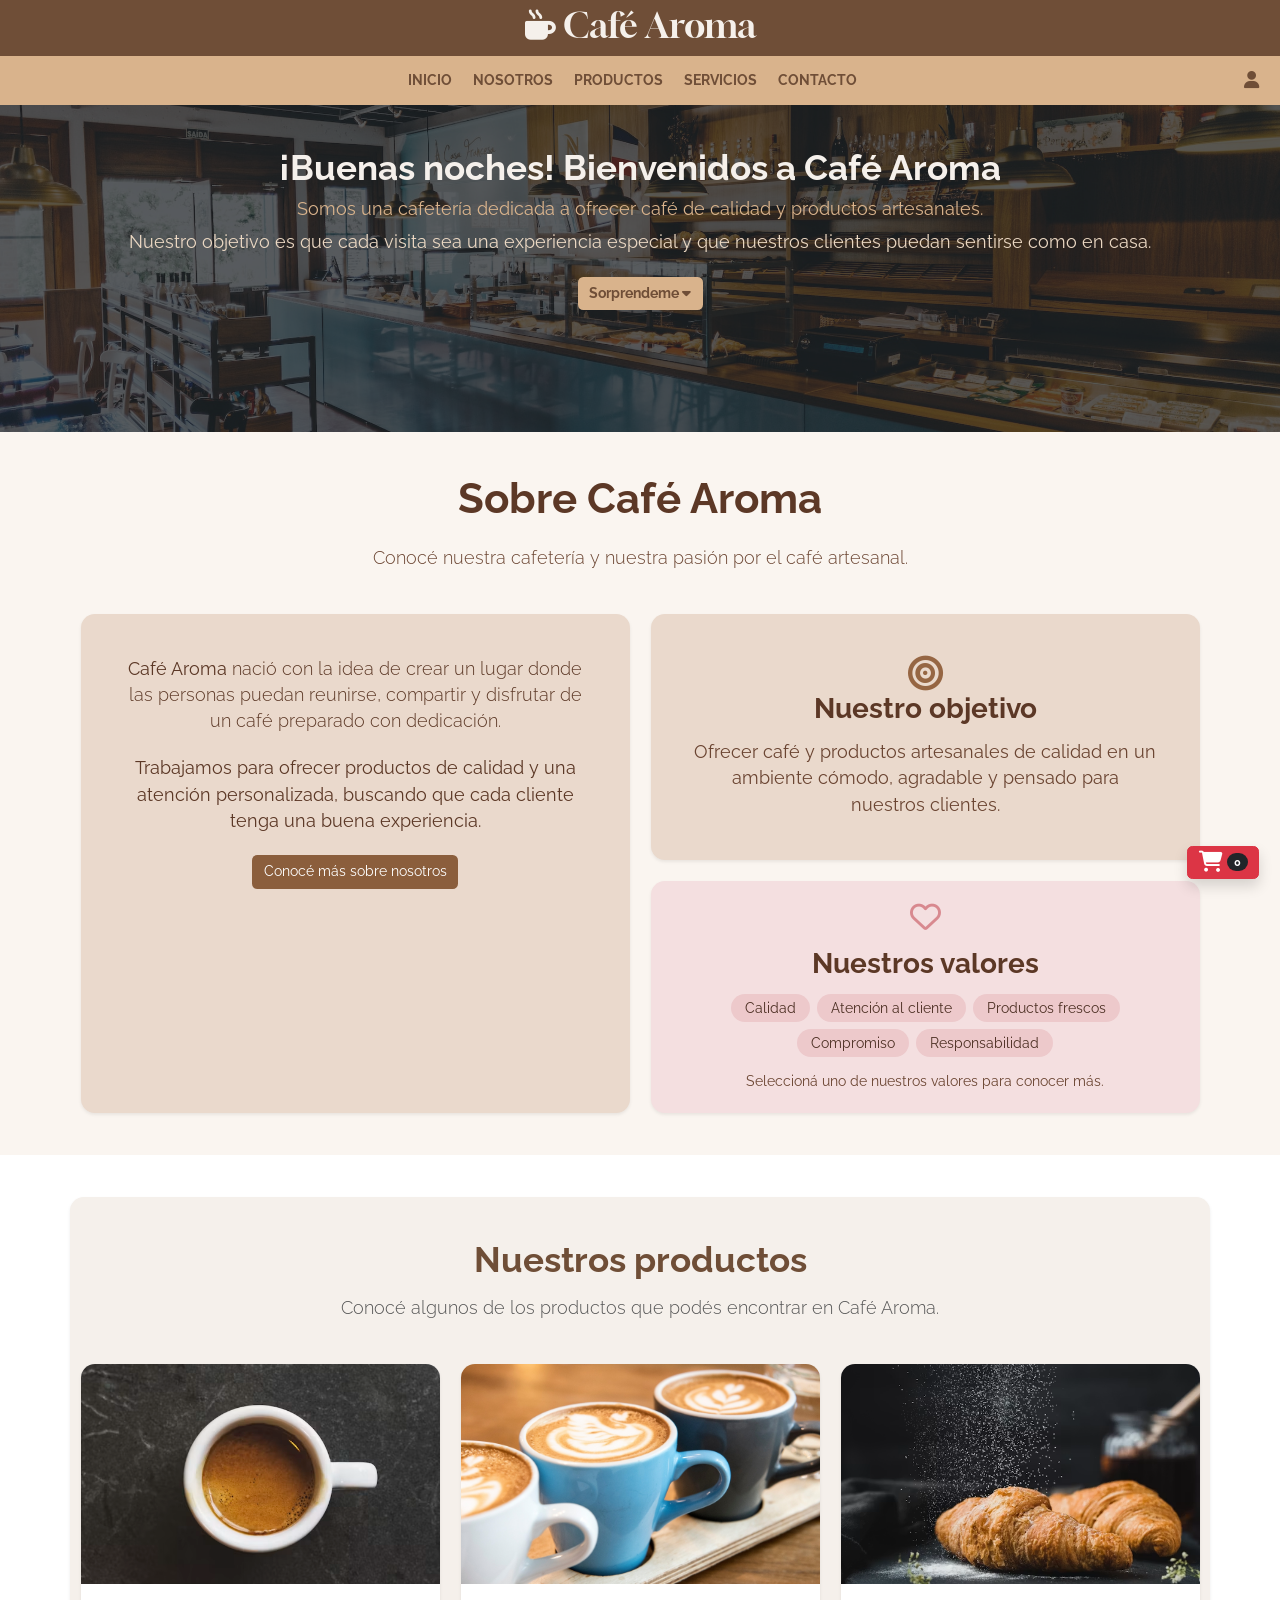
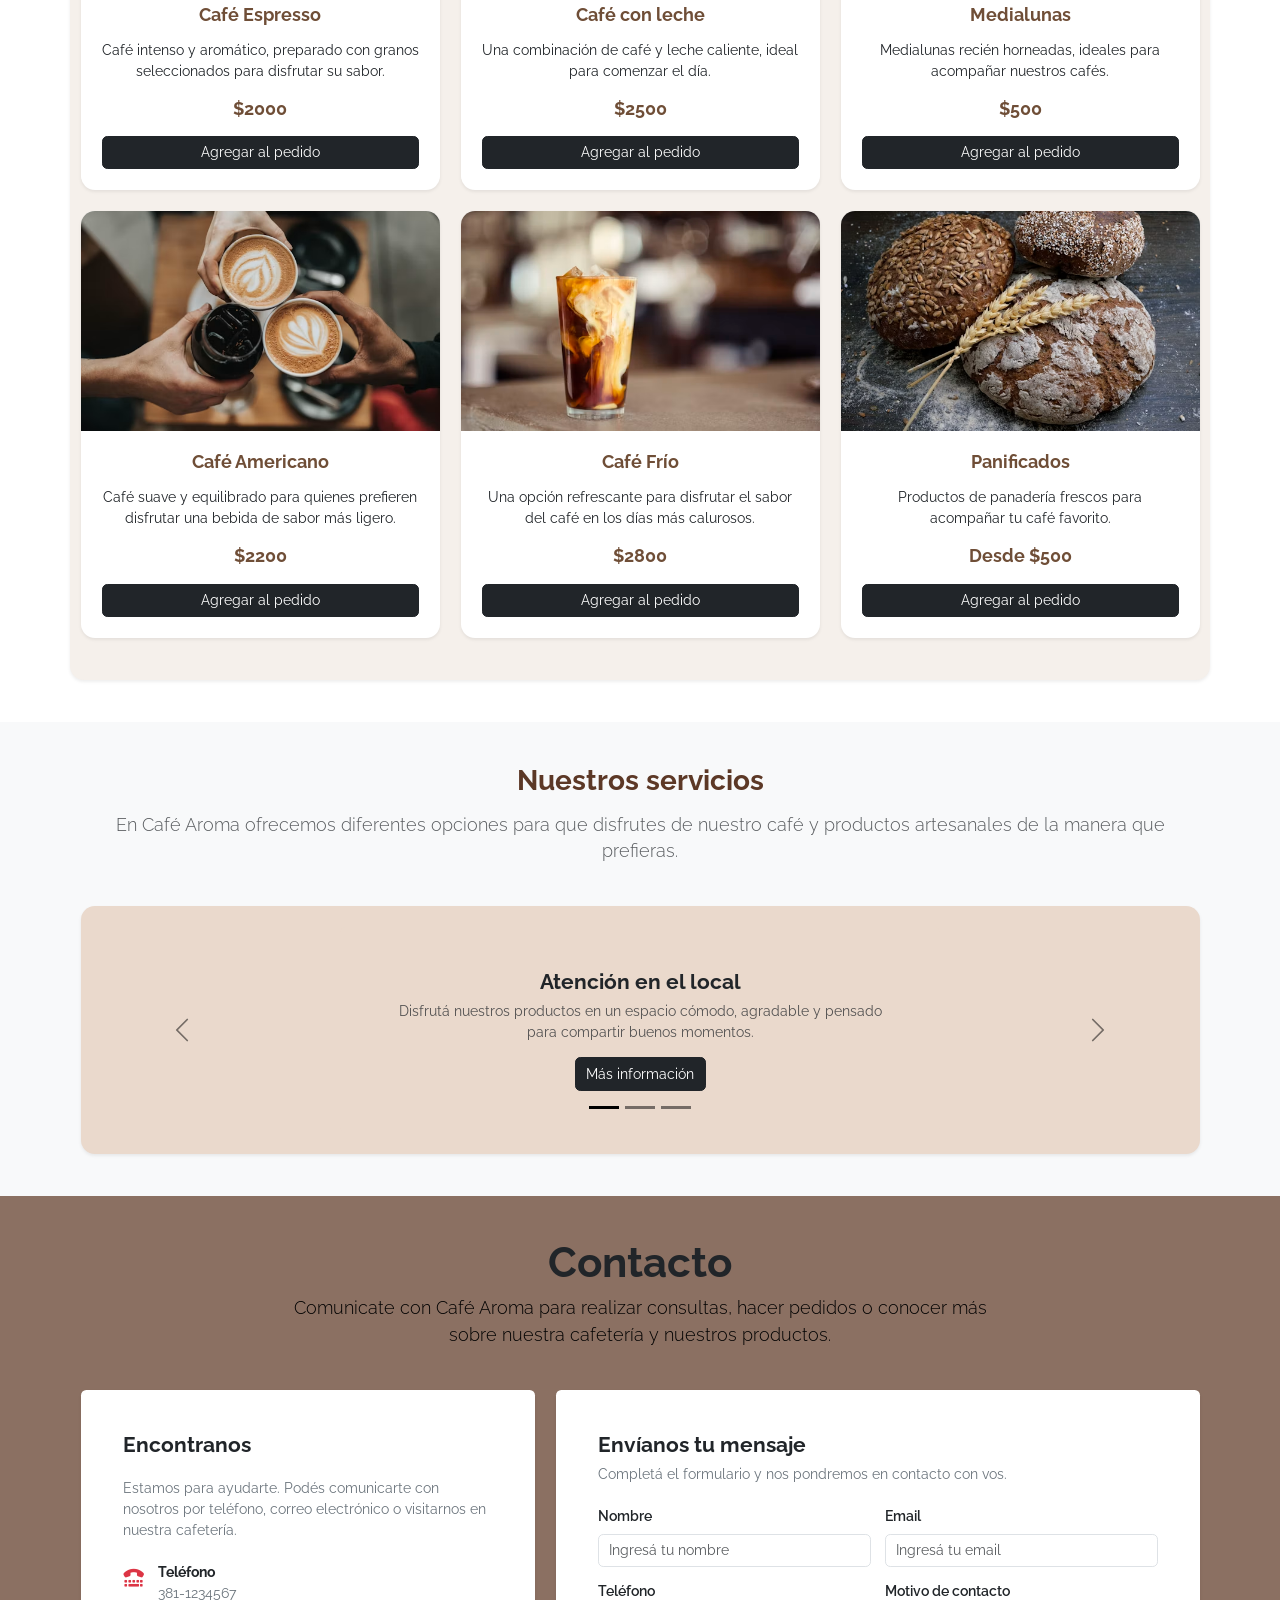
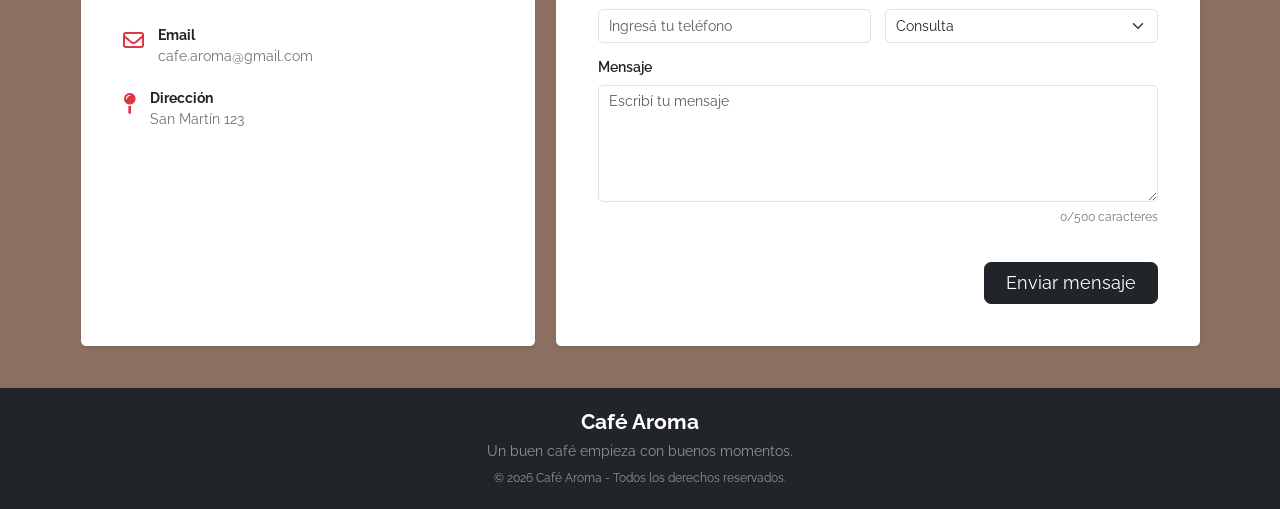
==== index.html @ c04cfd81 "agregue JS a seccion servicios, cambie colores de fondo y letra" ====
<!DOCTYPE html>
<html lang="es">

<head>
    <meta charset="UTF-8">
    <meta name="viewport" content="width=device-width, initial-scale=1.0">
    <title>Café Aroma | Cafetería y productos artesanales</title>
    <meta name="description"
        content="Café Aroma es una cafetería dedicada a ofrecer café de calidad, productos artesanales y un espacio agradable para disfrutar.">
    <meta name="keywords"
        content="Café Aroma, cafetería, café, café artesanal, espresso, café con leche, medialunas, cafetería Tucumán">
    <meta name="author" content="Café Aroma">
    <link href="https://fonts.googleapis.com/css2?family=Gloock&display=swap" rel="stylesheet">
    <link href="https://fonts.googleapis.com/css2?family=Raleway:ital,wght@0,100..900;1,100..900&display=swap"
        rel="stylesheet">
    <link rel="stylesheet" href="https://cdnjs.cloudflare.com/ajax/libs/font-awesome/6.4.2/css/all.min.css">
    <link href="https://cdn.jsdelivr.net/npm/bootstrap@5.3.8/dist/css/bootstrap.min.css" rel="stylesheet"
        integrity="sha384-sRIl4kxILFvY47J16cr9ZwB07vP4J8+LH7qKQnuqkuIAvNWLzeN8tE5YBujZqJLB" crossorigin="anonymous">
    <script src="funcionalidades.js"></script>
    <link rel="stylesheet" href="style.css">
</head>

<body style="font-family: 'Raleway', sans-serif;">
    <header class="p-1" style="background-color: #6f4e37;">
        <div class="container text-center">
            <h1 class="display-6" style="color: #f5f0eb; font-family: 'Gloock', cursive;"><i
                    class="fa-solid fa-mug-hot fa-sm"></i> Café Aroma </h1>
        </div>
    </header>

    <nav class="sticky-top d-flex py-3 px-4" style="background-color: #d9b38c;">

        <div class="d-flex justify-content-center flex-wrap flex-grow-1 gap-2 gap-md-4">
            <a href="#inicio" class="nav-link fw-bold text-uppercase" style="color: #6f4e37;">Inicio</a>
            <a href="#nosotros" class="nav-link fw-bold text-uppercase" style="color: #6f4e37;">Nosotros</a>
            <a href="#productos" class="nav-link fw-bold text-uppercase" style="color: #6f4e37;">Productos</a>
            <a href="#servicios" class="nav-link fw-bold text-uppercase" style="color: #6f4e37;">Servicios</a>
            <a href="#contacto" class="nav-link fw-bold text-uppercase" style="color: #6f4e37;">Contacto</a>
        </div>

        <button type="button" class="nav-link fw-bold" style="color: #6f4e37;" data-bs-toggle="modal"
            data-bs-target="#Login">
            <i class="fa-solid fa-user fa-lg"></i>
        </button>
    </nav>

    <div class="modal fade" id="Login" tabindex="-1" aria-hidden="true">
        <div class="modal-dialog">
            <div class="modal-content" style="background-color: #f5f0eb;">
                <div class="modal-header">
                    <h5 class="modal-title fw-bold" style="color: #6f4e37;">Iniciar Sesión</h5>
                    <button type="button" class="btn-close" data-bs-dismiss="modal" aria-label="Close"></button>
                </div>
                <div class="modal-body">
                    <form>
                        <input type="email" class="form-control mb-3" placeholder="Correo electrónico">
                        <input type="password" class="form-control mb-3" placeholder="Contraseña">
                        <button type="button" class="btn fw-bold text-white" style="background-color: #6f4e37;"
                            data-bs-dismiss="modal">Entrar</button>
                    </form>
                </div>
            </div>
        </div>
    </div>

    <main>
        <section id="inicio" class="text-center p-0"
            style="background-image: url('imagenes/blog-2.jpg'); background-size: cover; background-position: center; background-repeat: no-repeat;">
            <div class="bg-dark bg-opacity-75 w-100 px-3 py-5">
                <h2 id="mensaje-bienvenida" class="display-6 fw-bold mb-2" style="color: #f5f0eb;">Bienvenidos a Café
                    Aroma
                </h2>

                <p class="fs-5 mb-2" style="color: #d9b38c;"> Somos una cafetería dedicada a ofrecer café de
                    calidad y productos artesanales.</p>

                <div class="row justify-content-center">
                    <div class="col-md-10">
                        <p class="fs-5 mb-0" style="color: #ebd8c3;"> Nuestro objetivo es que cada visita sea una
                            experiencia especial y que nuestros clientes puedan sentirse como en casa.</p>
                    </div>
                </div>

                <div class="mt-4">
                    <button id="btn-recomendacion" class="btn fw-bold"
                        style="background-color: #d9b38c; color: #6f4e37;">
                        Sorprendeme <i class="fa-solid fa-caret-down"></i>
                    </button>
                    <div class="d-flex align-items-center justify-content-center mt-6" style="min-height: 80px;">
                        <p id="texto-recomendacion" class="fs-5 fw-bold mb-0" style="color: #d9b38c;"></p>
                    </div>
                </div>
            </div>
        </section>

        <section id="nosotros" class="py-5" style="background-color: #faf5f0;" aria-labelledby="titulo-nosotros">

            <div class="container">
                <div class="text-center mb-5">
                    <h2 id="titulo-nosotros" class="display-5 fw-bold mb-3" style="color: #5c3826;">
                        Sobre Café Aroma
                    </h2>
                    <p class="lead mt-4 mx-auto" style="max-width: 850px; color: #6b4532;">
                        Conocé nuestra cafetería y nuestra pasión por el café artesanal.
                    </p>
                </div>

                <div class="row g-4 align-items-stretch">

                    <div class="col-12 col-lg-6">
                        <article class="text-center rounded-4 shadow-sm p-4 p-md-5 h-100"
                            style="background-color: #ead9cc; color: #5c3826;">

                            <p class="lead mb-4">
                                <strong>Café Aroma</strong> nació con la idea de crear un lugar
                                donde las personas puedan reunirse, compartir y disfrutar de un
                                café preparado con dedicación.
                            </p>
                            <p class="mb-0 fs-5">
                                Trabajamos para ofrecer productos de calidad y una atención personalizada,
                                buscando que cada cliente tenga una buena experiencia.
                            </p>
                            <p id="texto-extra-nosotros" class="fs-5 mt-4 d-none">
                                En Café Aroma buscamos combinar la tradición del café artesanal
                                con un espacio moderno y cálido, donde cada visita sea una experiencia
                                especial para nuestros clientes.
                            </p>
                            <button id="btn-nosotros" type="button" class="btn mt-4"
                                style="background-color: #8b5e3c; color: white;">
                                Conocé más sobre nosotros
                            </button>
                        </article>
                    </div>

                    <div class="col-12 col-lg-6 d-flex flex-column gap-4">
                        <article class="card flex-fill border-0 shadow-sm rounded-4 text-center"
                            style="background-color: #ead9cc;">
                            <div class="card-body p-4 p-lg-5">
                                <i class="fa-solid fa-bullseye" style="color: #966643; font-size: 2.5rem;"></i>
                                <h3 class="h2 fw-bold mb-3" style="color: #5c3826;">
                                    Nuestro objetivo
                                </h3>
                                <p class="fs-5 mb-0" style="color: #6b4532;">
                                    Ofrecer café y productos artesanales de calidad
                                    en un ambiente cómodo, agradable y pensado
                                    para nuestros clientes.
                                </p>
                            </div>
                        </article>

                        <article class="card flex-fill border-0 shadow-sm rounded-4 text-center"
                            style="background-color: #f4dfe0;">

                            <div class="card-body p-3 p-lg-4">
                                <i class="fa-regular fa-heart mb-3" style="color: #d8898f; font-size: 2.2rem;"></i>
                                <h3 class="h2 fw-bold mb-2" style="color: #5c3826;">
                                    Nuestros valores
                                </h3>
                                <div class="d-flex flex-wrap justify-content-center gap-2 mt-3">
                                    <span class="badge rounded-pill px-3 py-2 fs-6 fw-normal valor-nosotros"
                                        data-descripcion="Seleccionamos productos de calidad para ofrecer una mejor experiencia."
                                        style="background-color: #edc9cb; color: #4d3024; cursor: pointer;">
                                        Calidad
                                    </span>
                                    <span class="badge rounded-pill px-3 py-2 fs-6 fw-normal valor-nosotros"
                                        data-descripcion="Buscamos brindar una atención amable y personalizada a cada cliente."
                                        style="background-color: #edc9cb; color: #4d3024; cursor: pointer;">
                                        Atención al cliente
                                    </span>
                                    <span class="badge rounded-pill px-3 py-2 fs-6 fw-normal valor-nosotros"
                                        data-descripcion="Trabajamos con productos frescos para mantener la calidad de nuestras preparaciones."
                                        style="background-color: #edc9cb; color: #4d3024; cursor: pointer;">
                                        Productos frescos
                                    </span>
                                    <span class="badge rounded-pill px-3 py-2 fs-6 fw-normal valor-nosotros"
                                        data-descripcion="Estamos comprometidos con ofrecer una buena experiencia en cada visita."
                                        style="background-color: #edc9cb; color: #4d3024; cursor: pointer;">
                                        Compromiso
                                    </span>
                                    <span class="badge rounded-pill px-3 py-2 fs-6 fw-normal valor-nosotros"
                                        data-descripcion="Trabajamos de manera responsable para mantener la confianza de nuestros clientes."
                                        style="background-color: #edc9cb; color: #4d3024; cursor: pointer;">
                                        Responsabilidad
                                    </span>
                                </div>
                                <p id="descripcion-valor" class="mt-3 mb-0 fs-6" style="color: #6b4532;">
                                    Seleccioná uno de nuestros valores para conocer más.
                                </p>
                            </div>
                        </article>
                    </div>
                </div>
            </div>
        </section>

        <section id="productos" class="container py-5 my-5 rounded-4 shadow-sm" style="background-color: #f5f0eb;">

            <div class="text-center mb-5">
                <h2 class="display-6 fw-bold mb-3" style="color: #6f4e37;">
                    Nuestros productos
                </h2>

                <p class="lead mx-auto mb-0" style="max-width: 650px; color: #555;">
                    Conocé algunos de los productos que podés encontrar
                    en Café Aroma.
                </p>
            </div>

            <div class="row g-4">
                <div class="col-12 col-md-6 col-lg-4">
                    <article class="card h-100 shadow-sm border-0 rounded-4 overflow-hidden">
                        <img src="imagenes/img1.jpg" class="card-img-top object-fit-cover"
                            alt="Café espresso artesanal servido en una taza" style="height: 220px;">
                        <div class="card-body d-flex flex-column text-center p-4">
                            <h3 class="card-title h5 fw-bold mb-3" style="color: #6f4e37;">
                                Café Espresso
                            </h3>
                            <p class="card-text flex-grow-1">
                                Café intenso y aromático, preparado con granos
                                seleccionados para disfrutar su sabor.
                            </p>
                            <p class="fw-bold fs-5 mb-0" style="color: #6f4e37;">
                                $2000
                            </p>
                        </div>
                    </article>
                </div>

                <div class="col-12 col-md-6 col-lg-4">
                    <article class="card h-100 shadow-sm border-0 rounded-4 overflow-hidden">
                        <img src="imagenes/img9.jpg" class="card-img-top object-fit-cover"
                            alt="Café con leche caliente servido en una taza" style="height: 220px;">

                        <div class="card-body d-flex flex-column text-center p-4">
                            <h3 class="card-title h5 fw-bold mb-3" style="color: #6f4e37;">
                                Café con leche
                            </h3>
                            <p class="card-text flex-grow-1">
                                Una combinación de café y leche caliente,
                                ideal para comenzar el día.
                            </p>
                            <p class="fw-bold fs-5 mb-0" style="color: #6f4e37;">
                                $2500
                            </p>
                        </div>
                    </article>
                </div>

                <div class="col-12 col-md-6 col-lg-4">
                    <article class="card h-100 shadow-sm border-0 rounded-4 overflow-hidden">
                        <img src="imagenes/img3.jpg" class="card-img-top object-fit-cover"
                            alt="Medialunas recién horneadas de Café Aroma" style="height: 220px;">

                        <div class="card-body d-flex flex-column text-center p-4">
                            <h3 class="card-title h5 fw-bold mb-3" style="color: #6f4e37;">
                                Medialunas
                            </h3>
                            <p class="card-text flex-grow-1">
                                Medialunas recién horneadas, ideales para
                                acompañar nuestros cafés.
                            </p>
                            <p class="fw-bold fs-5 mb-0" style="color: #6f4e37;">
                                $500
                            </p>
                        </div>
                    </article>
                </div>

                <div class="col-12 col-md-6 col-lg-4">
                    <article class="card h-100 shadow-sm border-0 rounded-4 overflow-hidden">
                        <img src="imagenes/img4.jpg" class="card-img-top object-fit-cover"
                            alt="Taza de café americano artesanal de Café Aroma" style="height: 220px;">

                        <div class="card-body d-flex flex-column text-center p-4">
                            <h3 class="card-title h5 fw-bold mb-3" style="color: #6f4e37;">
                                Café Americano
                            </h3>
                            <p class="card-text flex-grow-1">
                                Café suave y equilibrado para quienes prefieren
                                disfrutar una bebida de sabor más ligero.
                            </p>
                            <p class="fw-bold fs-5 mb-0" style="color: #6f4e37;">
                                $2200
                            </p>
                        </div>
                    </article>
                </div>

                <div class="col-12 col-md-6 col-lg-4">
                    <article class="card h-100 shadow-sm border-0 rounded-4 overflow-hidden">
                        <img src="imagenes/img5.jpg" class="card-img-top object-fit-cover"
                            alt="Café frío artesanal preparado por Café Aroma" style="height: 220px;">

                        <div class="card-body d-flex flex-column text-center p-4">
                            <h3 class="card-title h5 fw-bold mb-3" style="color: #6f4e37;">
                                Café Frío
                            </h3>
                            <p class="card-text flex-grow-1">
                                Una opción refrescante para disfrutar el sabor
                                del café en los días más calurosos.
                            </p>
                            <p class="fw-bold fs-5 mb-0" style="color: #6f4e37;">
                                $2800
                            </p>
                        </div>
                    </article>
                </div>
                <div class="col-12 col-md-6 col-lg-4">
                    <article class="card h-100 shadow-sm border-0 rounded-4 overflow-hidden">
                        <img src="imagenes/img6.jpg" class="card-img-top object-fit-cover"
                            alt="Productos de panadería artesanal frescos de Café Aroma" style="height: 220px;">

                        <div class="card-body d-flex flex-column text-center p-4">
                            <h3 class="card-title h5 fw-bold mb-3" style="color: #6f4e37;">
                                Panificados
                            </h3>
                            <p class="card-text flex-grow-1">
                                Productos de panadería frescos para acompañar
                                tu café favorito.
                            </p>
                            <p class="fw-bold fs-5 mb-0" style="color: #6f4e37;">
                                Desde $500
                            </p>
                        </div>
                    </article>
                </div>
            </div>
        </section>

        <button id="btn-abrir-carrito" type="button" class="btn btn-danger position-fixed bottom-0 end-0 m-4 shadow z-3"
            data-bs-toggle="modal" data-bs-target="#modalCarrito" aria-label="Abrir carrito de compras">
            <i class="fa-solid fa-cart-shopping fa-xl"></i>

            <span id="cantidad-carrito" class="badge rounded-pill bg-dark">
                0
            </span>
        </button>

        <div class="modal fade" id="modalCarrito" tabindex="-1" aria-labelledby="tituloModalCarrito" aria-hidden="true">
            <div class="modal-dialog modal-dialog-centered modal-lg">
                <div class="modal-content">
                    <div class="modal-header text-black" style="background-color: #d9b38c;">
                        <h2 class="modal-title fs-4" id="tituloModalCarrito">
                            Pedido para llevar
                        </h2>
                        <button type="button" class="btn-close btn-close-white" data-bs-dismiss="modal"
                            aria-label="Cerrar"></button>
                    </div>

                    <div class="modal-body">
                        <p id="carrito-vacio" class="text-secondary">
                            Todavía no agregaste productos.
                        </p>
                        <div id="lista-carrito" class="list-group mb-3" aria-live="polite"></div>
                        <div class="d-flex justify-content-between align-items-center border-top pt-3">
                            <strong class="fs-5">
                                Total
                            </strong>
                            <strong id="total-carrito" class="fs-4 text-dark">
                                $0
                            </strong>
                        </div>
                    </div>
                    <div class="modal-footer">
                        <button id="vaciar-carrito" type="button" class="btn btn-outline-danger">
                            Vaciar carrito
                        </button>
                        <button id="finalizar-carrito" type="button" class="btn btn-dark">
                            Continuar pedido
                        </button>
                    </div>
                </div>
            </div>
        </div>

        <section id="servicios" class="py-5 bg-light">
            <div class="container">
                <div class="text-center mb-5">
                    <h2 class="fw-bold mb-3" style="color: #5c3826;">
                        Nuestros servicios
                    </h2>
                    <p class="lead text-muted">
                        En Café Aroma ofrecemos diferentes opciones para que disfrutes
                        de nuestro café y productos artesanales de la manera que prefieras.
                    </p>
                </div>

                <div class="card border-0 shadow-sm rounded-4 p-4" style="background-color: #ead9cc;">
                    <div id="carouselServicios" class="carousel slide">
                        <div class="carousel-indicators">
                            <button type="button" data-bs-target="#carouselServicios" data-bs-slide-to="0"
                                class="active" aria-current="true" aria-label="Servicio 1"
                                style="background-color: #000000;">
                            </button>
                            <button type="button" data-bs-target="#carouselServicios" data-bs-slide-to="1"
                                aria-label="Servicio 2" style="background-color: #000000;">
                            </button>
                            <button type="button" data-bs-target="#carouselServicios" data-bs-slide-to="2"
                                aria-label="Servicio 3" style="background-color: #000000;">
                            </button>
                        </div>

                        <div class="carousel-inner">
                            <div class="carousel-item active">
                                <article class="card border-0 mx-auto"
                                    style="max-width: 600px; background-color: #ead9cc;">
                                    <div class="card-body text-center p-5">
                                        <h3 class="card-title h4 fw-bold">
                                            Atención en el local
                                        </h3>
                                        <p class="card-text text-muted">
                                            Disfrutá nuestros productos en un espacio cómodo,
                                            agradable y pensado para compartir buenos momentos.
                                        </p>
                                        <button type="button" class="btn btn-dark" onclick="mostrarInfo(1)">
                                            Más información
                                        </button>
                                        <div id="info1" style="display: none;" class="mt-3">
                                            <p class="mb-1"><strong>Horarios:</strong></p>
                                            <p class="mb-1">Lunes a viernes: 08:00 a 20:00 hs.</p>
                                            <p class="mb-0">Sábados y domingos: 09:00 a 21:00 hs.</p>
                                        </div>
                                    </div>
                                </article>
                            </div>

                            <div class="carousel-item">
                                <article class="card border-0 mx-auto"
                                    style="max-width: 600px; background-color: #ead9cc;">
                                    <div class="card-body text-center p-5">
                                        <h3 class="card-title h4 fw-bold">
                                            Pedidos para llevar
                                        </h3>
                                        <p class="card-text text-muted">
                                            Podés pedir tus productos favoritos para llevar
                                            y disfrutar del sabor de Café Aroma donde quieras.
                                        </p>
                                        <button type="button" class="btn btn-dark" onclick="mostrarInfo(2)">
                                            Más información
                                        </button>
                                        <div id="info2" style="display: none;" class="mt-3">
                                            <p class="mb-1"><strong>Pedidos:</strong></p>
                                            <p class="mb-1">Podés realizar tu pedido durante nuestro horario de
                                                atención.</p>
                                            <p class="mb-0">Tiempo estimado: 15 a 20 minutos.</p>
                                        </div>
                                    </div>
                                </article>
                            </div>

                            <div class="carousel-item">
                                <article class="card border-0 mx-auto"
                                    style="max-width: 600px; background-color: #ead9cc;">
                                    <div class="card-body text-center p-5">
                                        <h3 class="card-title h4 fw-bold">
                                            Pedidos para reuniones
                                        </h3>
                                        <p class="card-text text-muted">
                                            Preparamos opciones de café y productos artesanales
                                            para reuniones, eventos y ocasiones especiales.
                                        </p>
                                        <button type="button" class="btn btn-dark" onclick="mostrarInfo(3)">
                                            Más información
                                        </button>
                                        <div id="info3" style="display: none;" class="mt-3">
                                            <p class="mb-1"><strong>Reuniones y eventos:</strong></p>
                                            <p class="mb-1">Realizamos pedidos para grupos de 10 personas o más.</p>
                                            <p class="mb-0">Solicitar con al menos 48 horas de anticipación.</p>
                                        </div>
                                    </div>
                                </article>
                            </div>
                        </div>

                        <button class="carousel-control-prev" type="button" data-bs-target="#carouselServicios"
                            data-bs-slide="prev">
                            <span class="carousel-control-prev-icon" aria-hidden="true" style="filter: invert(1);">
                            </span>
                            <span class="visually-hidden">
                                Anterior
                            </span>
                        </button>
                        <button class="carousel-control-next" type="button" data-bs-target="#carouselServicios"
                            data-bs-slide="next">
                            <span class="carousel-control-next-icon" aria-hidden="true" style="filter: invert(1);">
                            </span>
                            <span class="visually-hidden">
                                Siguiente
                            </span>
                        </button>
                    </div>
                </div>
        </section>

        <section id="contacto" class="py-5" aria-labelledby="titulo-contacto" style="background-color: #8b7062;">

            <div class="container">

                <div class="text-center mb-5">
                    <h2 id="titulo-contacto" class="display-5 fw-bold text-dark">
                        Contacto
                    </h2>

                    <p class="lead text-black mx-auto" style="max-width: 700px;">
                        Comunicate con Café Aroma para realizar consultas, hacer pedidos
                        o conocer más sobre nuestra cafetería y nuestros productos.
                    </p>
                </div>
                <div class="row g-4">
                    <div class="col-12 col-lg-5">
                        <article class="card h-100 border-0 shadow-sm">
                            <div class="card-body p-4 p-md-5">
                                <h3 class="card-title h4 fw-bold mb-4">
                                    Encontranos
                                </h3>
                                <p class="text-secondary mb-4">
                                    Estamos para ayudarte. Podés comunicarte con nosotros
                                    por teléfono, correo electrónico o visitarnos en nuestra
                                    cafetería.
                                </p>
                                <address class="mb-0">
                                    <div class="d-flex align-items-start mb-4">
                                        <div class="me-3 fs-4 text-danger" aria-hidden="true">
                                            <i class="fa-solid fa-tty"></i>
                                        </div>

                                        <div>
                                            <strong class="d-block">Teléfono</strong>

                                            <a href="tel:+543811234567" class="text-decoration-none text-secondary">
                                                381-1234567
                                            </a>
                                        </div>
                                    </div>

                                    <div class="d-flex align-items-start mb-4">
                                        <div class="me-3 fs-4 text-danger" aria-hidden="true">
                                            <i class="fa-regular fa-envelope"></i>
                                        </div>

                                        <div>
                                            <strong class="d-block">Email</strong>

                                            <a href="mailto:cafe.aroma@gmail.com"
                                                class="text-decoration-none text-secondary">
                                                cafe.aroma@gmail.com
                                            </a>
                                        </div>
                                    </div>


                                    <div class="d-flex align-items-start">
                                        <div class="me-3 fs-4 text-danger" aria-hidden="true">
                                            <i class="fa-solid fa-map-pin"></i>
                                        </div>

                                        <div>
                                            <strong class="d-block">Dirección</strong>

                                            <span class="text-secondary">
                                                San Martín 123
                                            </span>
                                        </div>
                                    </div>
                                </address>

                            </div>
                        </article>
                    </div>
                    <div class="col-12 col-lg-7">
                        <article class="card border-0 shadow-sm">
                            <div class="card-body p-4 p-md-5">
                                <h3 class="h4 fw-bold mb-2">
                                    Envíanos tu mensaje
                                </h3>
                                <p class="text-secondary mb-4">
                                    Completá el formulario y nos pondremos en contacto
                                    con vos.
                                </p>

                                <form id="form-contacto" action="#" method="post" novalidate>

                                    <div class="row g-3">
                                        <div class="col-12 col-md-6">
                                            <label for="nombre" class="form-label fw-semibold">
                                                Nombre
                                            </label>
                                            <input type="text" class="form-control" id="nombre" name="nombre"
                                                placeholder="Ingresá tu nombre" autocomplete="name" required>
                                        </div>

                                        <div class="col-12 col-md-6">
                                            <label for="email" class="form-label fw-semibold">
                                                Email
                                            </label>
                                            <input type="email" class="form-control" id="email" name="email"
                                                placeholder="Ingresá tu email" autocomplete="email" required>
                                        </div>

                                        <div class="col-12 col-md-6">
                                            <label for="telefono" class="form-label fw-semibold">
                                                Teléfono
                                            </label>
                                            <input type="tel" class="form-control" id="telefono" name="telefono"
                                                placeholder="Ingresá tu teléfono" autocomplete="tel">
                                        </div>

                                        <div class="col-12 col-md-6">
                                            <label for="motivo" class="form-label fw-semibold">
                                                Motivo de contacto
                                            </label>

                                            <select class="form-select" id="motivo" name="motivo">
                                                <option value="consulta">
                                                    Consulta
                                                </option>
                                                <option value="pedido">
                                                    Pedido
                                                </option>
                                                <option value="evento">
                                                    Evento o reunión
                                                </option>
                                                <option value="otro">
                                                    Otro
                                                </option>
                                            </select>
                                        </div>
                                        <div class="col-12">
                                            <label for="mensaje" class="form-label fw-semibold">
                                                Mensaje
                                            </label>

                                            <textarea class="form-control" id="mensaje" name="mensaje" rows="5"
                                                maxlength="500" placeholder="Escribí tu mensaje" required></textarea>

                                            <div class="text-end mt-1">
                                                <small id="contador-mensaje" class="text-secondary">
                                                    0/500 caracteres
                                                </small>
                                            </div>
                                        </div>
                                        <div class="col-12">

                                            <div id="mensaje-formulario" class="mt-2" role="alert" aria-live="polite">
                                            </div>
                                        </div>
                                        <div class="col-12 text-md-end">

                                            <button type="submit" class="btn btn-dark btn-lg px-4">
                                                Enviar mensaje
                                            </button>
                                        </div>
                                    </div>
                                </form>
                            </div>
                        </article>
                    </div>
                </div>
            </div>
        </section>

        <footer class="bg-dark text-white py-4">

            <div class="container text-center">

                <h2 class="h4 fw-bold mb-2">
                    Café Aroma
                </h2>

                <p class="text-white-50 mb-2">
                    Un buen café empieza con buenos momentos.
                </p>

                <p class="small text-white-50 mb-0">
                    &copy; 2026 Café Aroma - Todos los derechos reservados.
                </p>
            </div>
        </footer>
        <script src="https://cdn.jsdelivr.net/npm/bootstrap@5.3.8/dist/js/bootstrap.bundle.min.js">
        </script>
---- style.css ----
/*
:root {
    --color-principal: #6f4e37;
    --color-secundario: #d9b38c;
    --color-fondo: #f5f0eb;
    --color-blanco: white;
    --color-texto: #333;
    --espacio: 20px;
}

#productos { 
    display: grid; 
    grid-template-columns: repeat(3, 1fr); 
    gap: 30px; 
    text-align: center; 
} 
 
#productos>h2 { 
    grid-column: 1 / -1; 
    color: var(--color-principal); 
    margin-bottom: 5px; 
} 
 
#productos p { 
    margin-bottom: 15px; 
    line-height: 1.6; 
} 
 
#productos > p { 
    grid-column: 1 / -1; 
    max-width: 650px; 
    margin: 0 auto 20px; 
    text-align: center; 
} 
 
#productos article { 
    padding: 20px; 
    border-radius: 8px; 
    background-color: white; 
} 
 
#productos img { 
    width: 100%; 
    max-width: 250px; 
    height: auto; 
    border-radius: 8px; 
} 
 
#productos h3 { 
    color: var(--color-principal); 
    margin-top: 10px; 
    margin-bottom: 10px; 
} 

#productos {
    text-align: center;
}

#productos h2 {
    color: var(--color-principal);
}

#productos > p {
    max-width: 650px;
    margin-left: auto;
    margin-right: auto;
    line-height: 1.6;
}

#productos .card {
    height: 100%;
    border-radius: 10px;
    overflow: hidden;
    transition: transform 0.3s ease, box-shadow 0.3s ease;
}

#productos .card:hover {
    transform: translateY(-5px);
    box-shadow: 0 8px 18px rgba(0, 0, 0, 0.15);
}

#productos .card-img-top {
    width: 100%;
    height: 220px;
    object-fit: cover;
}

#productos .card-body {
    display: flex;
    flex-direction: column;
    justify-content: center;
}

#productos .card-title {
    color: var(--color-principal);
    font-weight: bold;
}

#productos .card-text {
    line-height: 1.6;
}
 
#servicios { 
    text-align: center; 
} 
 
#servicios h2 { 
    color: var(--color-principal); 
    margin-bottom: var(--espacio); 
} 
 
#servicios>p { 
    margin-bottom: 20px; 
    line-height: 1.6; 
} 
 
#servicios article { 
    background-color: var(--color-secundario); 
    padding: 20px; 
    margin-bottom: 20px; 
    border-radius: 8px; 
} 
 
#servicios h3 { 
    color: var(--color-principal); 
    margin-bottom: 10px; 
} 
 
#servicios article p { 
    line-height: 1.6; 
} 
 
#contacto { 
    text-align: center; 
} 
 
#contacto h2 { 
    color: var(--color-principal); 
    margin-bottom: var(--espacio); 
} 
 
#contacto p { 
    margin-bottom: 15px; 
    line-height: 1.6; 
} 
 
#contacto address { 
    background-color: var(--color-secundario); 
    padding: 20px; 
    margin: 20px 0; 
    border-radius: 8px; 
    font-style: normal; 
} 
 
#contacto address strong { 
    color: var(--color-principal); 
} 
 
#contacto h3 { 
    color: var(--color-principal); 
    margin: 25px 0 15px; 
} 
 
#contacto form { 
    text-align: left; 
} 
 
#contacto label { 
    display: block; 
    color: var(--color-principal); 
    font-weight: bold; 
    margin-bottom: 5px; 
} 
 
#contacto input, 
#contacto select, 
#contacto textarea { 
    width: 100%; 
    padding: 10px; 
    border: 1px solid #ccc; 
    border-radius: 5px; 
    font-family: inherit; 
} 
 
#contacto textarea { 
    resize: vertical; 
} 
 
#contacto button { 
    background-color: var(--color-principal); 
    color: var(--color-blanco); 
    border: none; 
    padding: 12px 20px; 
    border-radius: 5px; 
    font-family: inherit; 
    font-weight: bold; 
    cursor: pointer; 
} 
 
#contacto button:hover { 
    background-color: var(--color-secundario); 
    color: var(--color-texto); 
} 
 
footer { 
    text-align: center; 
} 

@media (max-width: 500px) { 

    nav { 
        flex-direction: column; 
        align-items: center; 
    } 

    #productos { 
        grid-template-columns: 1fr; 
    } 
    

    section { 
        width: 95%; 
        padding: 20px; 
    } 

    header h1 { 
        font-size: 2em; 
    } 
}
*/
html {
    font-size: 14px;
}
#productos .card {
    transition: transform 0.3s ease, box-shadow 0.3s ease;
}

#productos .card:hover {
    transform: translateY(-6px);
    box-shadow: 0 12px 25px rgba(0, 0, 0, 0.22) !important;
}

#productos .card-img-top {
    transition: transform 0.35s ease;
    cursor: pointer;
}

#productos .card:hover .card-img-top {
    transform: scale(1.08);
}
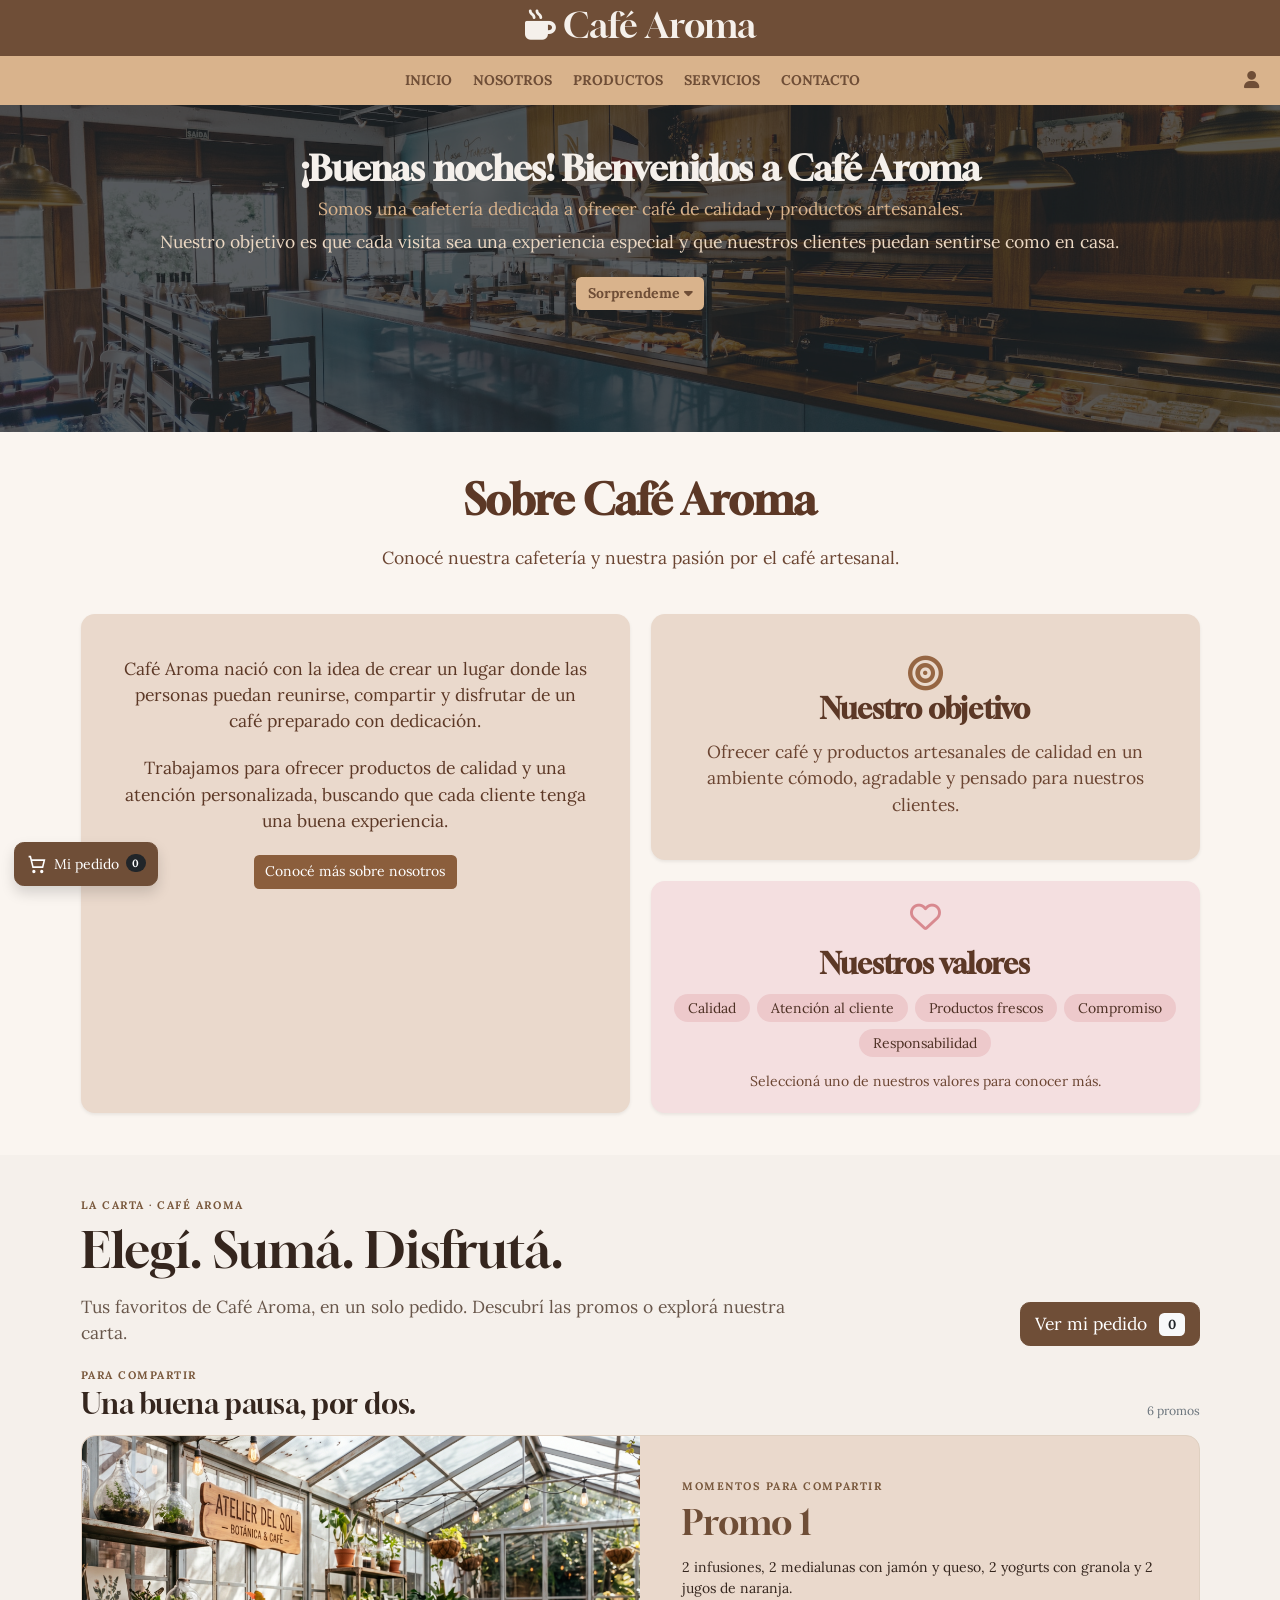
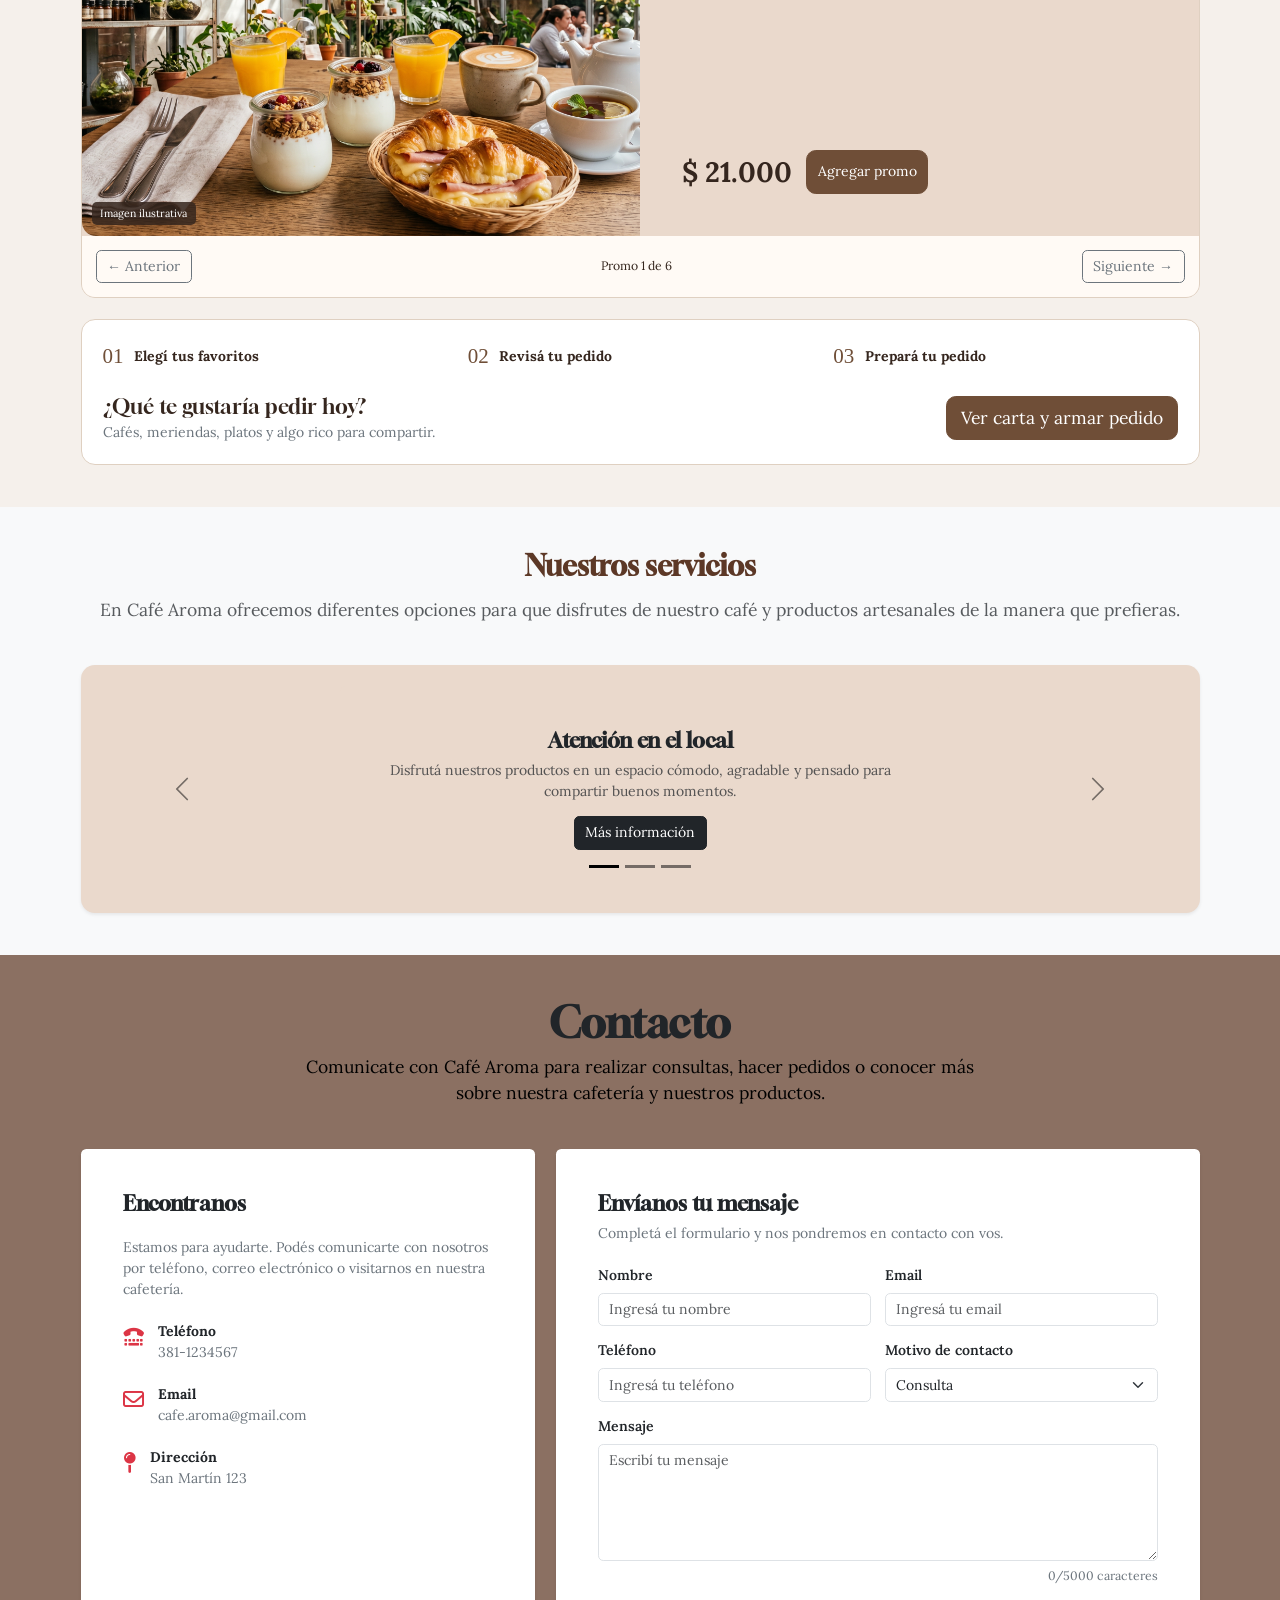
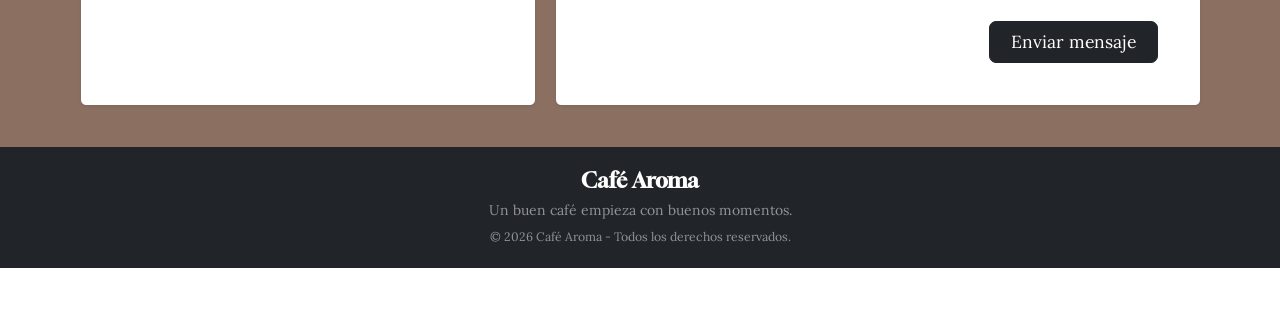
==== commit c82b4b55: "refactorice toda el area de productos, adregue una carta mas amplia, cambie imagenes, hice modificac" ====
--- a/index.html
+++ b/index.html
@@ -1,680 +1,3065 @@
 <!DOCTYPE html>
 <html lang="es">
-
-<head>
-    <meta charset="UTF-8">
-    <meta name="viewport" content="width=device-width, initial-scale=1.0">
-    <title>Café Aroma | Cafetería y productos artesanales</title>
-    <meta name="description"
-        content="Café Aroma es una cafetería dedicada a ofrecer café de calidad, productos artesanales y un espacio agradable para disfrutar.">
-    <meta name="keywords"
-        content="Café Aroma, cafetería, café, café artesanal, espresso, café con leche, medialunas, cafetería Tucumán">
-    <meta name="author" content="Café Aroma">
-    <link href="https://fonts.googleapis.com/css2?family=Gloock&display=swap" rel="stylesheet">
-    <link href="https://fonts.googleapis.com/css2?family=Raleway:ital,wght@0,100..900;1,100..900&display=swap"
-        rel="stylesheet">
-    <link rel="stylesheet" href="https://cdnjs.cloudflare.com/ajax/libs/font-awesome/6.4.2/css/all.min.css">
-    <link href="https://cdn.jsdelivr.net/npm/bootstrap@5.3.8/dist/css/bootstrap.min.css" rel="stylesheet"
-        integrity="sha384-sRIl4kxILFvY47J16cr9ZwB07vP4J8+LH7qKQnuqkuIAvNWLzeN8tE5YBujZqJLB" crossorigin="anonymous">
-    <script src="funcionalidades.js"></script>
-    <link rel="stylesheet" href="style.css">
-</head>
-
-<body style="font-family: 'Raleway', sans-serif;">
-    <header class="p-1" style="background-color: #6f4e37;">
-        <div class="container text-center">
-            <h1 class="display-6" style="color: #f5f0eb; font-family: 'Gloock', cursive;"><i
-                    class="fa-solid fa-mug-hot fa-sm"></i> Café Aroma </h1>
-        </div>
-    </header>
-
-    <nav class="sticky-top d-flex py-3 px-4" style="background-color: #d9b38c;">
-
-        <div class="d-flex justify-content-center flex-wrap flex-grow-1 gap-2 gap-md-4">
-            <a href="#inicio" class="nav-link fw-bold text-uppercase" style="color: #6f4e37;">Inicio</a>
-            <a href="#nosotros" class="nav-link fw-bold text-uppercase" style="color: #6f4e37;">Nosotros</a>
-            <a href="#productos" class="nav-link fw-bold text-uppercase" style="color: #6f4e37;">Productos</a>
-            <a href="#servicios" class="nav-link fw-bold text-uppercase" style="color: #6f4e37;">Servicios</a>
-            <a href="#contacto" class="nav-link fw-bold text-uppercase" style="color: #6f4e37;">Contacto</a>
-        </div>
-
-        <button type="button" class="nav-link fw-bold" style="color: #6f4e37;" data-bs-toggle="modal"
-            data-bs-target="#Login">
-            <i class="fa-solid fa-user fa-lg"></i>
-        </button>
-    </nav>
-
-    <div class="modal fade" id="Login" tabindex="-1" aria-hidden="true">
-        <div class="modal-dialog">
-            <div class="modal-content" style="background-color: #f5f0eb;">
-                <div class="modal-header">
-                    <h5 class="modal-title fw-bold" style="color: #6f4e37;">Iniciar Sesión</h5>
-                    <button type="button" class="btn-close" data-bs-dismiss="modal" aria-label="Close"></button>
-                </div>
-                <div class="modal-body">
-                    <form>
-                        <input type="email" class="form-control mb-3" placeholder="Correo electrónico">
-                        <input type="password" class="form-control mb-3" placeholder="Contraseña">
-                        <button type="button" class="btn fw-bold text-white" style="background-color: #6f4e37;"
-                            data-bs-dismiss="modal">Entrar</button>
-                    </form>
-                </div>
-            </div>
-        </div>
+ <head>
+  <meta charset="utf-8"/>
+  <meta content="width=device-width, initial-scale=1.0" name="viewport"/>
+  <title>
+   Café Aroma | Cafetería y productos artesanales
+  </title>
+  <meta content="Café Aroma es una cafetería dedicada a ofrecer café de calidad, productos artesanales y un espacio agradable para disfrutar." name="description"/>
+  <meta content="Café Aroma, cafetería, café, café artesanal, espresso, café con leche, medialunas, cafetería Tucumán" name="keywords"/>
+  <meta content="Café Aroma" name="author"/>
+  <link href="https://fonts.googleapis.com/css2?family=Gloock&amp;display=swap" rel="stylesheet"/>
+  <link href="https://fonts.googleapis.com/css2?family=Lora:wght@400;500;600;700&amp;display=swap" rel="stylesheet"/>
+  <link href="https://cdnjs.cloudflare.com/ajax/libs/font-awesome/6.4.2/css/all.min.css" rel="stylesheet"/>
+  <link href="https://cdn.jsdelivr.net/npm/bootstrap@5.3.8/dist/css/bootstrap.min.css" rel="stylesheet"/>
+  <script defer="" src="funcionalidades.js">
+  </script>
+  <link href="style.css" rel="stylesheet"/>
+  <script defer="" src="productos.js">
+  </script>
+ </head>
+ <body>
+  <header class="p-1" style="background-color: #6f4e37;">
+   <div class="container text-center">
+    <h1 class="display-6" style="color: #f5f0eb; ">
+     <i class="fa-solid fa-mug-hot fa-sm">
+     </i>
+     Café Aroma
+    </h1>
+   </div>
+  </header>
+  <nav class="sticky-top d-flex py-3 px-4" style="background-color: #d9b38c;">
+   <div class="d-flex justify-content-center flex-wrap flex-grow-1 gap-2 gap-md-4">
+    <a class="nav-link fw-bold text-uppercase" href="#inicio" style="color: #6f4e37;">
+     Inicio
+    </a>
+    <a class="nav-link fw-bold text-uppercase" href="#nosotros" style="color: #6f4e37;">
+     Nosotros
+    </a>
+    <a class="nav-link fw-bold text-uppercase" href="#productos" style="color: #6f4e37;">
+     Productos
+    </a>
+    <a class="nav-link fw-bold text-uppercase" href="#servicios" style="color: #6f4e37;">
+     Servicios
+    </a>
+    <a class="nav-link fw-bold text-uppercase" href="#contacto" style="color: #6f4e37;">
+     Contacto
+    </a>
+   </div>
+   <button class="nav-link fw-bold" data-bs-target="#Login" data-bs-toggle="modal" style="color: #6f4e37;" type="button">
+    <i class="fa-solid fa-user fa-lg">
+    </i>
+   </button>
+  </nav>
+  <div aria-hidden="true" class="modal fade" id="Login" tabindex="-1">
+   <div class="modal-dialog">
+    <div class="modal-content" style="background-color: #f5f0eb;">
+     <div class="modal-header">
+      <h5 class="modal-title fw-bold" style="color: #6f4e37;">
+       Iniciar Sesión
+      </h5>
+      <button aria-label="Close" class="btn-close" data-bs-dismiss="modal" type="button">
+      </button>
+     </div>
+     <div class="modal-body">
+      <form>
+       <input class="form-control mb-3" placeholder="Correo electrónico" type="email"/>
+       <input class="form-control mb-3" placeholder="Contraseña" type="password"/>
+       <button class="btn fw-bold text-white" data-bs-dismiss="modal" style="background-color: #6f4e37;" type="button">
+        Entrar
+       </button>
+      </form>
+     </div>
     </div>
-
-    <main>
-        <section id="inicio" class="text-center p-0"
-            style="background-image: url('imagenes/blog-2.jpg'); background-size: cover; background-position: center; background-repeat: no-repeat;">
-            <div class="bg-dark bg-opacity-75 w-100 px-3 py-5">
-                <h2 id="mensaje-bienvenida" class="display-6 fw-bold mb-2" style="color: #f5f0eb;">Bienvenidos a Café
+   </div>
+  </div>
+  <main>
+   <section class="text-center p-0" id="inicio" style="background-image: url('imagenes/blog-2.jpg'); background-size: cover; background-position: center; background-repeat: no-repeat;">
+    <div class="bg-dark bg-opacity-75 w-100 px-3 py-5">
+     <h2 class="display-6 fw-bold mb-2" id="mensaje-bienvenida" style="color: #f5f0eb;">
+      Bienvenidos a Café
                     Aroma
-                </h2>
-
-                <p class="fs-5 mb-2" style="color: #d9b38c;"> Somos una cafetería dedicada a ofrecer café de
-                    calidad y productos artesanales.</p>
-
-                <div class="row justify-content-center">
-                    <div class="col-md-10">
-                        <p class="fs-5 mb-0" style="color: #ebd8c3;"> Nuestro objetivo es que cada visita sea una
-                            experiencia especial y que nuestros clientes puedan sentirse como en casa.</p>
-                    </div>
-                </div>
-
-                <div class="mt-4">
-                    <button id="btn-recomendacion" class="btn fw-bold"
-                        style="background-color: #d9b38c; color: #6f4e37;">
-                        Sorprendeme <i class="fa-solid fa-caret-down"></i>
-                    </button>
-                    <div class="d-flex align-items-center justify-content-center mt-6" style="min-height: 80px;">
-                        <p id="texto-recomendacion" class="fs-5 fw-bold mb-0" style="color: #d9b38c;"></p>
-                    </div>
-                </div>
-            </div>
-        </section>
-
-        <section id="nosotros" class="py-5" style="background-color: #faf5f0;" aria-labelledby="titulo-nosotros">
-
-            <div class="container">
-                <div class="text-center mb-5">
-                    <h2 id="titulo-nosotros" class="display-5 fw-bold mb-3" style="color: #5c3826;">
-                        Sobre Café Aroma
-                    </h2>
-                    <p class="lead mt-4 mx-auto" style="max-width: 850px; color: #6b4532;">
-                        Conocé nuestra cafetería y nuestra pasión por el café artesanal.
-                    </p>
-                </div>
-
-                <div class="row g-4 align-items-stretch">
-
-                    <div class="col-12 col-lg-6">
-                        <article class="text-center rounded-4 shadow-sm p-4 p-md-5 h-100"
-                            style="background-color: #ead9cc; color: #5c3826;">
-
-                            <p class="lead mb-4">
-                                <strong>Café Aroma</strong> nació con la idea de crear un lugar
+     </h2>
+     <p class="fs-5 mb-2" style="color: #d9b38c;">
+      Somos una cafetería dedicada a ofrecer café de
+                    calidad y productos artesanales.
+     </p>
+     <div class="row justify-content-center">
+      <div class="col-md-10">
+       <p class="fs-5 mb-0" style="color: #ebd8c3;">
+        Nuestro objetivo es que cada visita sea una
+                            experiencia especial y que nuestros clientes puedan sentirse como en casa.
+       </p>
+      </div>
+     </div>
+     <div class="mt-4">
+      <button class="btn fw-bold" id="btn-recomendacion" style="background-color: #d9b38c; color: #6f4e37;">
+       Sorprendeme
+       <i class="fa-solid fa-caret-down">
+       </i>
+      </button>
+      <div class="d-flex align-items-center justify-content-center mt-6" style="min-height: 80px;">
+       <p class="fs-5 fw-bold mb-0" id="texto-recomendacion" style="color: #d9b38c;">
+       </p>
+      </div>
+     </div>
+    </div>
+   </section>
+   <section aria-labelledby="titulo-nosotros" class="py-5" id="nosotros" style="background-color: #faf5f0;">
+    <div class="container">
+     <div class="text-center mb-5">
+      <h2 class="display-5 fw-bold mb-3" id="titulo-nosotros" style="color: #5c3826;">
+       Sobre Café Aroma
+      </h2>
+      <p class="lead mt-4 mx-auto" style="max-width: 850px; color: #6b4532;">
+       Conocé nuestra cafetería y nuestra pasión por el café artesanal.
+      </p>
+     </div>
+     <div class="row g-4 align-items-stretch">
+      <div class="col-12 col-lg-6">
+       <article class="text-center rounded-4 shadow-sm p-4 p-md-5 h-100" style="background-color: #ead9cc; color: #5c3826;">
+        <p class="lead mb-4">
+         <strong>
+          Café Aroma
+         </strong>
+         nació con la idea de crear un lugar
                                 donde las personas puedan reunirse, compartir y disfrutar de un
                                 café preparado con dedicación.
-                            </p>
-                            <p class="mb-0 fs-5">
-                                Trabajamos para ofrecer productos de calidad y una atención personalizada,
+        </p>
+        <p class="mb-0 fs-5">
+         Trabajamos para ofrecer productos de calidad y una atención personalizada,
                                 buscando que cada cliente tenga una buena experiencia.
-                            </p>
-                            <p id="texto-extra-nosotros" class="fs-5 mt-4 d-none">
-                                En Café Aroma buscamos combinar la tradición del café artesanal
+        </p>
+        <p class="fs-5 mt-4 d-none" id="texto-extra-nosotros">
+         En Café Aroma buscamos combinar la tradición del café artesanal
                                 con un espacio moderno y cálido, donde cada visita sea una experiencia
                                 especial para nuestros clientes.
-                            </p>
-                            <button id="btn-nosotros" type="button" class="btn mt-4"
-                                style="background-color: #8b5e3c; color: white;">
-                                Conocé más sobre nosotros
-                            </button>
-                        </article>
-                    </div>
-
-                    <div class="col-12 col-lg-6 d-flex flex-column gap-4">
-                        <article class="card flex-fill border-0 shadow-sm rounded-4 text-center"
-                            style="background-color: #ead9cc;">
-                            <div class="card-body p-4 p-lg-5">
-                                <i class="fa-solid fa-bullseye" style="color: #966643; font-size: 2.5rem;"></i>
-                                <h3 class="h2 fw-bold mb-3" style="color: #5c3826;">
-                                    Nuestro objetivo
-                                </h3>
-                                <p class="fs-5 mb-0" style="color: #6b4532;">
-                                    Ofrecer café y productos artesanales de calidad
+        </p>
+        <button class="btn mt-4" id="btn-nosotros" style="background-color: #8b5e3c; color: white;" type="button">
+         Conocé más sobre nosotros
+        </button>
+       </article>
+      </div>
+      <div class="col-12 col-lg-6 d-flex flex-column gap-4">
+       <article class="card flex-fill border-0 shadow-sm rounded-4 text-center" style="background-color: #ead9cc;">
+        <div class="card-body p-4 p-lg-5">
+         <i class="fa-solid fa-bullseye" style="color: #966643; font-size: 2.5rem;">
+         </i>
+         <h3 class="h2 fw-bold mb-3" style="color: #5c3826;">
+          Nuestro objetivo
+         </h3>
+         <p class="fs-5 mb-0" style="color: #6b4532;">
+          Ofrecer café y productos artesanales de calidad
                                     en un ambiente cómodo, agradable y pensado
                                     para nuestros clientes.
-                                </p>
-                            </div>
-                        </article>
-
-                        <article class="card flex-fill border-0 shadow-sm rounded-4 text-center"
-                            style="background-color: #f4dfe0;">
-
-                            <div class="card-body p-3 p-lg-4">
-                                <i class="fa-regular fa-heart mb-3" style="color: #d8898f; font-size: 2.2rem;"></i>
-                                <h3 class="h2 fw-bold mb-2" style="color: #5c3826;">
-                                    Nuestros valores
-                                </h3>
-                                <div class="d-flex flex-wrap justify-content-center gap-2 mt-3">
-                                    <span class="badge rounded-pill px-3 py-2 fs-6 fw-normal valor-nosotros"
-                                        data-descripcion="Seleccionamos productos de calidad para ofrecer una mejor experiencia."
-                                        style="background-color: #edc9cb; color: #4d3024; cursor: pointer;">
-                                        Calidad
-                                    </span>
-                                    <span class="badge rounded-pill px-3 py-2 fs-6 fw-normal valor-nosotros"
-                                        data-descripcion="Buscamos brindar una atención amable y personalizada a cada cliente."
-                                        style="background-color: #edc9cb; color: #4d3024; cursor: pointer;">
-                                        Atención al cliente
-                                    </span>
-                                    <span class="badge rounded-pill px-3 py-2 fs-6 fw-normal valor-nosotros"
-                                        data-descripcion="Trabajamos con productos frescos para mantener la calidad de nuestras preparaciones."
-                                        style="background-color: #edc9cb; color: #4d3024; cursor: pointer;">
-                                        Productos frescos
-                                    </span>
-                                    <span class="badge rounded-pill px-3 py-2 fs-6 fw-normal valor-nosotros"
-                                        data-descripcion="Estamos comprometidos con ofrecer una buena experiencia en cada visita."
-                                        style="background-color: #edc9cb; color: #4d3024; cursor: pointer;">
-                                        Compromiso
-                                    </span>
-                                    <span class="badge rounded-pill px-3 py-2 fs-6 fw-normal valor-nosotros"
-                                        data-descripcion="Trabajamos de manera responsable para mantener la confianza de nuestros clientes."
-                                        style="background-color: #edc9cb; color: #4d3024; cursor: pointer;">
-                                        Responsabilidad
-                                    </span>
-                                </div>
-                                <p id="descripcion-valor" class="mt-3 mb-0 fs-6" style="color: #6b4532;">
-                                    Seleccioná uno de nuestros valores para conocer más.
-                                </p>
-                            </div>
-                        </article>
-                    </div>
-                </div>
+         </p>
+        </div>
+       </article>
+       <article class="card flex-fill border-0 shadow-sm rounded-4 text-center" style="background-color: #f4dfe0;">
+        <div class="card-body p-3 p-lg-4">
+         <i class="fa-regular fa-heart mb-3" style="color: #d8898f; font-size: 2.2rem;">
+         </i>
+         <h3 class="h2 fw-bold mb-2" style="color: #5c3826;">
+          Nuestros valores
+         </h3>
+         <div class="d-flex flex-wrap justify-content-center gap-2 mt-3">
+          <span class="badge rounded-pill px-3 py-2 fs-6 fw-normal valor-nosotros" data-descripcion="Seleccionamos productos de calidad para ofrecer una mejor experiencia." style="background-color: #edc9cb; color: #4d3024; cursor: pointer;">
+           Calidad
+          </span>
+          <span class="badge rounded-pill px-3 py-2 fs-6 fw-normal valor-nosotros" data-descripcion="Buscamos brindar una atención amable y personalizada a cada cliente." style="background-color: #edc9cb; color: #4d3024; cursor: pointer;">
+           Atención al cliente
+          </span>
+          <span class="badge rounded-pill px-3 py-2 fs-6 fw-normal valor-nosotros" data-descripcion="Trabajamos con productos frescos para mantener la calidad de nuestras preparaciones." style="background-color: #edc9cb; color: #4d3024; cursor: pointer;">
+           Productos frescos
+          </span>
+          <span class="badge rounded-pill px-3 py-2 fs-6 fw-normal valor-nosotros" data-descripcion="Estamos comprometidos con ofrecer una buena experiencia en cada visita." style="background-color: #edc9cb; color: #4d3024; cursor: pointer;">
+           Compromiso
+          </span>
+          <span class="badge rounded-pill px-3 py-2 fs-6 fw-normal valor-nosotros" data-descripcion="Trabajamos de manera responsable para mantener la confianza de nuestros clientes." style="background-color: #edc9cb; color: #4d3024; cursor: pointer;">
+           Responsabilidad
+          </span>
+         </div>
+         <p class="mt-3 mb-0 fs-6" id="descripcion-valor" style="color: #6b4532;">
+          Seleccioná uno de nuestros valores para conocer más.
+         </p>
+        </div>
+       </article>
+      </div>
+     </div>
+    </div>
+   </section>
+   <section aria-labelledby="titulo-productos" class="py-5" id="productos">
+    <div class="container">
+     <div class="row align-items-end g-4 mb-4">
+      <div class="col-lg-8">
+       <p class="aroma-eyebrow mb-2">
+        LA CARTA · CAFÉ AROMA
+       </p>
+       <h2 class="display-4 mb-3" id="titulo-productos">
+        Elegí. Sumá. Disfrutá.
+       </h2>
+       <p class="lead mb-0">
+        Tus favoritos de Café Aroma, en un solo pedido. Descubrí las promos o explorá nuestra carta.
+       </p>
+      </div>
+      <div class="col-lg-4 text-lg-end">
+       <button class="btn btn-aroma btn-lg" data-bs-target="#modalCarrito" data-bs-toggle="modal" type="button">
+        Ver mi pedido
+        <span class="badge bg-light text-dark ms-2" id="cantidad-productos">
+         0
+        </span>
+       </button>
+      </div>
+     </div>
+     <div class="d-none alert aroma-alerta-en-curso" id="aviso-pedido-en-curso">
+      <div class="d-flex flex-wrap justify-content-between align-items-center gap-3">
+       <span id="texto-pedido-en-curso">
+       </span>
+       <button class="btn btn-aroma" data-bs-target="#modalCarrito" data-bs-toggle="modal" type="button">
+        Ver estado del pedido
+       </button>
+      </div>
+     </div>
+     <div aria-labelledby="titulo-promos" class="mb-4">
+      <div class="d-flex justify-content-between align-items-end gap-3 mb-3">
+       <div>
+        <p class="aroma-eyebrow mb-1">
+         PARA COMPARTIR
+        </p>
+        <h3 class="h2 mb-0" id="titulo-promos">
+         Una buena pausa, por dos.
+        </h3>
+       </div>
+       <span class="small text-secondary">
+        6 promos
+       </span>
+      </div>
+      <div aria-label="Promociones de Café Aroma" aria-roledescription="carrusel" class="carousel slide aroma-promos" data-bs-interval="false" id="promos-productos" role="region">
+       <div class="carousel-inner rounded-4">
+        <div aria-label="1 de 6" aria-roledescription="diapositiva" class="carousel-item active" role="group">
+         <article class="row g-0">
+          <div class="col-md-6 aroma-promo-foto">
+           <img alt="Foto ilustrativa de cafetería para Promo 1" class="w-100 h-100 object-fit-cover" height="600" loading="eager" src="imagenes/promo-1.jpg" width="800"/>
+           <span class="aroma-foto-nota">
+            Imagen ilustrativa
+           </span>
+          </div>
+          <div class="col-md-6 p-4 p-lg-5 d-flex flex-column justify-content-center aroma-promo-cuerpo">
+           <p class="aroma-eyebrow mb-2">
+            MOMENTOS PARA COMPARTIR
+           </p>
+           <h4 class="display-6 mb-3">
+            Promo 1
+           </h4>
+           <p class="mb-4">
+            2 infusiones, 2 medialunas con jamón y queso, 2 yogurts con granola y 2 jugos de naranja.
+           </p>
+           <div class="d-flex flex-wrap align-items-center gap-3 mt-auto">
+            <strong class="fs-2" data-precio-promo="promo-1">
+             $21.000
+            </strong>
+            <button aria-label="Agregar Promo 1 al pedido" class="btn btn-aroma" data-agregar="promo-1" type="button">
+             Agregar promo
+            </button>
+           </div>
+          </div>
+         </article>
+        </div>
+        <div aria-label="2 de 6" aria-roledescription="diapositiva" class="carousel-item" role="group">
+         <article class="row g-0">
+          <div class="col-md-6 aroma-promo-foto">
+           <img alt="Foto ilustrativa de cafetería para Promo 2" class="w-100 h-100 object-fit-cover" height="600" loading="lazy" src="imagenes/promo-2.jpg" width="800"/>
+           <span class="aroma-foto-nota">
+            Imagen ilustrativa
+           </span>
+          </div>
+          <div class="col-md-6 p-4 p-lg-5 d-flex flex-column justify-content-center aroma-promo-cuerpo">
+           <p class="aroma-eyebrow mb-2">
+            MOMENTOS PARA COMPARTIR
+           </p>
+           <h4 class="display-6 mb-3">
+            Promo 2
+           </h4>
+           <p class="mb-4">
+            2 infusiones, 2 tostadas, huevos revueltos, jamón y queso y 2 jugos de naranja.
+           </p>
+           <div class="d-flex flex-wrap align-items-center gap-3 mt-auto">
+            <strong class="fs-2" data-precio-promo="promo-2">
+             $22.000
+            </strong>
+            <button aria-label="Agregar Promo 2 al pedido" class="btn btn-aroma" data-agregar="promo-2" type="button">
+             Agregar promo
+            </button>
+           </div>
+          </div>
+         </article>
+        </div>
+        <div aria-label="3 de 6" aria-roledescription="diapositiva" class="carousel-item" role="group">
+         <article class="row g-0">
+          <div class="col-md-6 aroma-promo-foto">
+           <img alt="Foto ilustrativa de cafetería para Promo 3" class="w-100 h-100 object-fit-cover" height="600" loading="lazy" src="imagenes/promo-3.jpg" width="800"/>
+           <span class="aroma-foto-nota">
+            Imagen ilustrativa
+           </span>
+          </div>
+          <div class="col-md-6 p-4 p-lg-5 d-flex flex-column justify-content-center aroma-promo-cuerpo">
+           <p class="aroma-eyebrow mb-2">
+            MOMENTOS PARA COMPARTIR
+           </p>
+           <h4 class="display-6 mb-3">
+            Promo 3
+           </h4>
+           <p class="mb-4">
+            2 infusiones, 2 cuadrados dulces, tostado de jamón y queso y 2 ensaladas de frutas.
+           </p>
+           <div class="d-flex flex-wrap align-items-center gap-3 mt-auto">
+            <strong class="fs-2" data-precio-promo="promo-3">
+             $23.000
+            </strong>
+            <button aria-label="Agregar Promo 3 al pedido" class="btn btn-aroma" data-agregar="promo-3" type="button">
+             Agregar promo
+            </button>
+           </div>
+          </div>
+         </article>
+        </div>
+        <div aria-label="4 de 6" aria-roledescription="diapositiva" class="carousel-item" role="group">
+         <article class="row g-0">
+          <div class="col-md-6 aroma-promo-foto">
+           <img alt="Foto ilustrativa de cafetería para Promo 4" class="w-100 h-100 object-fit-cover" height="600" loading="lazy" src="imagenes/promo-4.jpg" width="800"/>
+           <span class="aroma-foto-nota">
+            Imagen ilustrativa
+           </span>
+          </div>
+          <div class="col-md-6 p-4 p-lg-5 d-flex flex-column justify-content-center aroma-promo-cuerpo">
+           <p class="aroma-eyebrow mb-2">
+            MOMENTOS PARA COMPARTIR
+           </p>
+           <h4 class="display-6 mb-3">
+            Promo 4
+           </h4>
+           <p class="mb-4">
+            2 infusiones, 4 pancakes de avena, banana y miel y 2 yogurts con granola.
+           </p>
+           <div class="d-flex flex-wrap align-items-center gap-3 mt-auto">
+            <strong class="fs-2" data-precio-promo="promo-4">
+             $24.000
+            </strong>
+            <button aria-label="Agregar Promo 4 al pedido" class="btn btn-aroma" data-agregar="promo-4" type="button">
+             Agregar promo
+            </button>
+           </div>
+          </div>
+         </article>
+        </div>
+        <div aria-label="5 de 6" aria-roledescription="diapositiva" class="carousel-item" role="group">
+         <article class="row g-0">
+          <div class="col-md-6 aroma-promo-foto">
+           <img alt="Foto ilustrativa de cafetería para Promo 5" class="w-100 h-100 object-fit-cover" height="600" loading="lazy" src="imagenes/promo-5.jpg" width="800"/>
+           <span class="aroma-foto-nota">
+            Imagen ilustrativa
+           </span>
+          </div>
+          <div class="col-md-6 p-4 p-lg-5 d-flex flex-column justify-content-center aroma-promo-cuerpo">
+           <p class="aroma-eyebrow mb-2">
+            MOMENTOS PARA COMPARTIR
+           </p>
+           <h4 class="display-6 mb-3">
+            Promo 5
+           </h4>
+           <p class="mb-4">
+            2 licuados o smoothies y tostado de jamón y queso.
+           </p>
+           <div class="d-flex flex-wrap align-items-center gap-3 mt-auto">
+            <strong class="fs-2" data-precio-promo="promo-5">
+             $18.000
+            </strong>
+            <button aria-label="Agregar Promo 5 al pedido" class="btn btn-aroma" data-agregar="promo-5" type="button">
+             Agregar promo
+            </button>
+           </div>
+          </div>
+         </article>
+        </div>
+        <div aria-label="6 de 6" aria-roledescription="diapositiva" class="carousel-item" role="group">
+         <article class="row g-0">
+          <div class="col-md-6 aroma-promo-foto">
+           <img alt="Foto ilustrativa de cafetería para Promo Keto" class="w-100 h-100 object-fit-cover" height="600" loading="lazy" src="imagenes/promo-6.jpg" width="800"/>
+           <span class="aroma-foto-nota">
+            Imagen ilustrativa
+           </span>
+          </div>
+          <div class="col-md-6 p-4 p-lg-5 d-flex flex-column justify-content-center aroma-promo-cuerpo">
+           <p class="aroma-eyebrow mb-2">
+            MOMENTOS PARA COMPARTIR
+           </p>
+           <h4 class="display-6 mb-3">
+            Promo Keto
+           </h4>
+           <p class="mb-4">
+            2 infusiones, huevo revuelto, palta, panceta, cherries, queso en cubos y tostadas.
+           </p>
+           <div class="d-flex flex-wrap align-items-center gap-3 mt-auto">
+            <strong class="fs-2" data-precio-promo="promo-keto">
+             $26.000
+            </strong>
+            <button aria-label="Agregar Promo Keto al pedido" class="btn btn-aroma" data-agregar="promo-keto" type="button">
+             Agregar promo
+            </button>
+           </div>
+          </div>
+         </article>
+        </div>
+       </div>
+       <div class="d-flex justify-content-between align-items-center gap-3 p-3 aroma-carousel-controles">
+        <button aria-label="Promoción anterior" class="btn btn-outline-secondary" data-bs-slide="prev" data-bs-target="#promos-productos" type="button">
+         ← Anterior
+        </button>
+        <span class="small" id="estado-promos" role="status">
+         Promo 1 de 6
+        </span>
+        <button aria-label="Promoción siguiente" class="btn btn-outline-secondary" data-bs-slide="next" data-bs-target="#promos-productos" type="button">
+         Siguiente →
+        </button>
+       </div>
+      </div>
+     </div>
+     <div class="aroma-pedido-intro p-4 rounded-4">
+      <ol aria-label="Cómo preparar tu pedido" class="pedido-pasos list-unstyled mb-4">
+       <li>
+        <span>
+         01
+        </span>
+        <strong>
+         Elegí tus favoritos
+        </strong>
+       </li>
+       <li>
+        <span>
+         02
+        </span>
+        <strong>
+         Revisá tu pedido
+        </strong>
+       </li>
+       <li>
+        <span>
+         03
+        </span>
+        <strong>
+         Prepará tu pedido
+        </strong>
+       </li>
+      </ol>
+      <div class="d-flex flex-wrap justify-content-between align-items-center gap-3">
+       <div>
+        <h3 class="h4 mb-1">
+         ¿Qué te gustaría pedir hoy?
+        </h3>
+        <p class="mb-0 text-secondary">
+         Cafés, meriendas, platos y algo rico para compartir.
+        </p>
+       </div>
+       <button aria-controls="carta-productos" aria-expanded="false" class="btn btn-aroma btn-lg" data-bs-target="#carta-productos" data-bs-toggle="collapse" id="btn-ver-carta" type="button">
+        Ver carta y armar pedido
+       </button>
+      </div>
+     </div>
+     <div aria-labelledby="titulo-carta" class="collapse" id="carta-productos">
+      <div class="d-flex flex-wrap justify-content-between align-items-center gap-3 mb-4 pt-4">
+       <div>
+        <p class="aroma-eyebrow mb-1">
+         ARMÁ TU PEDIDO
+        </p>
+        <h3 class="h2 mb-0" id="titulo-carta">
+         Nuestra carta
+        </h3>
+       </div>
+       <button class="btn btn-aroma" data-bs-target="#modalCarrito" data-bs-toggle="modal" type="button">
+        Revisar pedido ·
+        <span id="total-resumen">
+         $0
+        </span>
+       </button>
+      </div>
+      <div class="aroma-toolbar p-3 p-md-4 mb-4">
+       <div class="row g-3 mb-3">
+        <div class="col-md-8">
+         <label class="form-label fw-semibold" for="buscar-producto">
+          ¿Qué te gustaría disfrutar?
+         </label>
+         <input aria-controls="catalogo-productos" class="form-control" id="buscar-producto" placeholder="Buscá café, Nutella, pizzas…" type="search"/>
+        </div>
+        <div class="col-md-4">
+         <label class="form-label fw-semibold" for="orden-productos">
+          Ordenar por
+         </label>
+         <select aria-controls="catalogo-productos" class="form-select" id="orden-productos">
+          <option value="original">
+           Orden de la carta
+          </option>
+          <option value="menor">
+           Menor precio
+          </option>
+          <option value="mayor">
+           Mayor precio
+          </option>
+          <option value="nombre">
+           Nombre: A–Z
+          </option>
+         </select>
+        </div>
+       </div>
+       <div aria-label="Filtrar por categoría" class="d-flex flex-wrap gap-2" id="filtros-productos" role="group">
+        <button aria-pressed="true" class="btn btn-filtro active" data-categoria="todos" type="button">
+         Todos
+        </button>
+        <button aria-pressed="false" class="btn btn-filtro" data-categoria="calientes" type="button">
+         Cafetería
+        </button>
+        <button aria-pressed="false" class="btn btn-filtro" data-categoria="frios" type="button">
+         Cafés fríos
+        </button>
+        <button aria-pressed="false" class="btn btn-filtro" data-categoria="panaderia" type="button">
+         Panadería
+        </button>
+        <button aria-pressed="false" class="btn btn-filtro" data-categoria="desayunos" type="button">
+         Desayunos y meriendas
+        </button>
+        <button aria-pressed="false" class="btn btn-filtro" data-categoria="promos" type="button">
+         Promos y cumpleaños
+        </button>
+        <button aria-pressed="false" class="btn btn-filtro" data-categoria="pasteleria" type="button">
+         Pastelería
+        </button>
+        <button aria-pressed="false" class="btn btn-filtro" data-categoria="refrescantes" type="button">
+         Refrescantes
+        </button>
+        <button aria-pressed="false" class="btn btn-filtro" data-categoria="smoothies" type="button">
+         Smoothies
+        </button>
+        <button aria-pressed="false" class="btn btn-filtro" data-categoria="principales" type="button">
+         Platos principales
+        </button>
+        <button aria-pressed="false" class="btn btn-filtro" data-categoria="pizzas" type="button">
+         Pizzas
+        </button>
+        <button aria-pressed="false" class="btn btn-filtro" data-categoria="sandwiches" type="button">
+         Sándwiches
+        </button>
+        <button aria-pressed="false" class="btn btn-filtro" data-categoria="guarniciones" type="button">
+         Ensaladas y guarniciones
+        </button>
+        <button aria-pressed="false" class="btn btn-filtro" data-categoria="bebidas" type="button">
+         Bebidas
+        </button>
+       </div>
+      </div>
+      <p class="small text-secondary" id="resultado-productos" role="status">
+       94 productos y opciones en la carta
+      </p>
+      <div class="row g-4" id="catalogo-productos">
+       <div class="col-12 col-lg-6" data-categoria="calientes" data-desde="false" data-nombre="Café Espresso" data-precio="3500" data-producto="espresso">
+        <article class="card h-100 border-0 aroma-card">
+         <div class="card-body d-flex flex-column p-4">
+          <p class="aroma-eyebrow small mb-2">
+           CAFÉ CALIENTE
+          </p>
+          <h3 class="card-title h5 mb-2">
+           Café Espresso
+          </h3>
+          <p class="card-text flex-grow-1">
+           Café intenso y aromático, preparado con granos
+                                seleccionados para disfrutar su sabor.
+          </p>
+          <p class="aroma-precio fs-4 fw-bold mb-3">
+           $3.500
+          </p>
+          <button aria-label="Agregar Café Espresso al pedido" class="btn btn-aroma w-100 mt-auto" data-agregar="espresso" type="button">
+           + Agregar al pedido
+          </button>
+         </div>
+        </article>
+       </div>
+       <div class="col-12 col-lg-6" data-categoria="calientes" data-desde="false" data-nombre="Café con leche" data-precio="4500" data-producto="con-leche">
+        <article class="card h-100 border-0 aroma-card">
+         <div class="card-body d-flex flex-column p-4">
+          <p class="aroma-eyebrow small mb-2">
+           CAFÉ CALIENTE
+          </p>
+          <h3 class="card-title h5 mb-2">
+           Café con leche
+          </h3>
+          <p class="card-text flex-grow-1">
+           Una combinación de café y leche caliente,
+                                ideal para comenzar el día.
+          </p>
+          <p class="aroma-precio fs-4 fw-bold mb-3">
+           $4.500
+          </p>
+          <button aria-label="Agregar Café con leche al pedido" class="btn btn-aroma w-100 mt-auto" data-agregar="con-leche" type="button">
+           + Agregar al pedido
+          </button>
+         </div>
+        </article>
+       </div>
+       <div class="col-12 col-lg-6" data-categoria="panaderia" data-desde="false" data-nombre="Medialunas" data-precio="1500" data-producto="medialunas">
+        <article class="card h-100 border-0 aroma-card">
+         <div class="card-body d-flex flex-column p-4">
+          <p class="aroma-eyebrow small mb-2">
+           PANADERÍA
+          </p>
+          <h3 class="card-title h5 mb-2">
+           Medialunas
+          </h3>
+          <p class="card-text flex-grow-1">
+           Medialunas recién horneadas, ideales para
+                                acompañar nuestros cafés.
+          </p>
+          <p class="aroma-precio fs-4 fw-bold mb-3">
+           $1.500
+          </p>
+          <button aria-label="Agregar Medialunas al pedido" class="btn btn-aroma w-100 mt-auto" data-agregar="medialunas" type="button">
+           + Agregar al pedido
+          </button>
+         </div>
+        </article>
+       </div>
+       <div class="col-12 col-lg-6" data-categoria="calientes" data-desde="false" data-nombre="Café Americano" data-precio="3800" data-producto="americano">
+        <article class="card h-100 border-0 aroma-card">
+         <div class="card-body d-flex flex-column p-4">
+          <p class="aroma-eyebrow small mb-2">
+           CAFÉ CALIENTE
+          </p>
+          <h3 class="card-title h5 mb-2">
+           Café Americano
+          </h3>
+          <p class="card-text flex-grow-1">
+           Café suave y equilibrado para quienes prefieren
+                                disfrutar una bebida de sabor más ligero.
+          </p>
+          <p class="aroma-precio fs-4 fw-bold mb-3">
+           $3.800
+          </p>
+          <button aria-label="Agregar Café Americano al pedido" class="btn btn-aroma w-100 mt-auto" data-agregar="americano" type="button">
+           + Agregar al pedido
+          </button>
+         </div>
+        </article>
+       </div>
+       <div class="col-12 col-lg-6" data-categoria="frios" data-desde="false" data-nombre="Café Frío" data-precio="5000" data-producto="frio">
+        <article class="card h-100 border-0 aroma-card">
+         <div class="card-body d-flex flex-column p-4">
+          <p class="aroma-eyebrow small mb-2">
+           CAFÉ FRÍO
+          </p>
+          <h3 class="card-title h5 mb-2">
+           Café Frío
+          </h3>
+          <p class="card-text flex-grow-1">
+           Una opción refrescante para disfrutar el sabor
+                                del café en los días más calurosos.
+          </p>
+          <p class="aroma-precio fs-4 fw-bold mb-3">
+           $5.000
+          </p>
+          <button aria-label="Agregar Café Frío al pedido" class="btn btn-aroma w-100 mt-auto" data-agregar="frio" type="button">
+           + Agregar al pedido
+          </button>
+         </div>
+        </article>
+       </div>
+       <div class="col-12 col-lg-6" data-categoria="panaderia" data-desde="false" data-nombre="Panificados" data-precio="1500" data-producto="panificados">
+        <article class="card h-100 border-0 aroma-card">
+         <div class="card-body d-flex flex-column p-4">
+          <p class="aroma-eyebrow small mb-2">
+           PANADERÍA
+          </p>
+          <h3 class="card-title h5 mb-2">
+           Panificados
+          </h3>
+          <p class="card-text flex-grow-1">
+           Unidad de panificado simple. Consultá las variedades disponibles.
+          </p>
+          <p class="aroma-precio fs-4 fw-bold mb-3">
+           $1.500
+          </p>
+          <button aria-label="Agregar Panificados al pedido" class="btn btn-aroma w-100 mt-auto" data-agregar="panificados" type="button">
+           + Agregar al pedido
+          </button>
+         </div>
+        </article>
+       </div>
+       <div class="col-12 col-lg-6" data-categoria="calientes" data-desde="false" data-nombre="Jarrita" data-precio="3800" data-producto="jarrita">
+        <article class="card h-100 border-0 aroma-card">
+         <div class="card-body d-flex flex-column p-4">
+          <p class="aroma-eyebrow small mb-2">
+           CAFETERÍA
+          </p>
+          <h3 class="card-title h5 mb-2">
+           Jarrita
+          </h3>
+          <p class="card-text flex-grow-1">
+           Consultá disponibilidad al preparar tu pedido.
+          </p>
+          <p class="aroma-precio fs-5 fw-bold mb-3">
+           $3.800
+          </p>
+          <button aria-label="Agregar Jarrita al pedido" class="btn btn-aroma w-100 mt-auto" data-agregar="jarrita" type="button">
+           + Agregar al pedido
+          </button>
+         </div>
+        </article>
+       </div>
+       <div class="col-12 col-lg-6" data-categoria="calientes" data-desde="false" data-nombre="Submarino" data-precio="4800" data-producto="submarino">
+        <article class="card h-100 border-0 aroma-card">
+         <div class="card-body d-flex flex-column p-4">
+          <p class="aroma-eyebrow small mb-2">
+           CAFETERÍA
+          </p>
+          <h3 class="card-title h5 mb-2">
+           Submarino
+          </h3>
+          <p class="card-text flex-grow-1">
+           Consultá disponibilidad al preparar tu pedido.
+          </p>
+          <p class="aroma-precio fs-5 fw-bold mb-3">
+           $4.800
+          </p>
+          <button aria-label="Agregar Submarino al pedido" class="btn btn-aroma w-100 mt-auto" data-agregar="submarino" type="button">
+           + Agregar al pedido
+          </button>
+         </div>
+        </article>
+       </div>
+       <div class="col-12 col-lg-6" data-categoria="calientes" data-desde="false" data-nombre="Capuccino" data-precio="5000" data-producto="capuccino">
+        <article class="card h-100 border-0 aroma-card">
+         <div class="card-body d-flex flex-column p-4">
+          <p class="aroma-eyebrow small mb-2">
+           CAFETERÍA
+          </p>
+          <h3 class="card-title h5 mb-2">
+           Capuccino
+          </h3>
+          <p class="card-text flex-grow-1">
+           Consultá disponibilidad al preparar tu pedido.
+          </p>
+          <p class="aroma-precio fs-5 fw-bold mb-3">
+           $5.000
+          </p>
+          <button aria-label="Agregar Capuccino al pedido" class="btn btn-aroma w-100 mt-auto" data-agregar="capuccino" type="button">
+           + Agregar al pedido
+          </button>
+         </div>
+        </article>
+       </div>
+       <div class="col-12 col-lg-6" data-categoria="calientes" data-desde="false" data-nombre="Café doble" data-precio="4200" data-producto="cafe-doble">
+        <article class="card h-100 border-0 aroma-card">
+         <div class="card-body d-flex flex-column p-4">
+          <p class="aroma-eyebrow small mb-2">
+           CAFETERÍA
+          </p>
+          <h3 class="card-title h5 mb-2">
+           Café doble
+          </h3>
+          <p class="card-text flex-grow-1">
+           Consultá disponibilidad al preparar tu pedido.
+          </p>
+          <p class="aroma-precio fs-5 fw-bold mb-3">
+           $4.200
+          </p>
+          <button aria-label="Agregar Café doble al pedido" class="btn btn-aroma w-100 mt-auto" data-agregar="cafe-doble" type="button">
+           + Agregar al pedido
+          </button>
+         </div>
+        </article>
+       </div>
+       <div class="col-12 col-lg-6" data-categoria="calientes" data-desde="false" data-nombre="Chocolatada" data-precio="4500" data-producto="chocolatada">
+        <article class="card h-100 border-0 aroma-card">
+         <div class="card-body d-flex flex-column p-4">
+          <p class="aroma-eyebrow small mb-2">
+           CAFETERÍA
+          </p>
+          <h3 class="card-title h5 mb-2">
+           Chocolatada
+          </h3>
+          <p class="card-text flex-grow-1">
+           Consultá disponibilidad al preparar tu pedido.
+          </p>
+          <p class="aroma-precio fs-5 fw-bold mb-3">
+           $4.500
+          </p>
+          <button aria-label="Agregar Chocolatada al pedido" class="btn btn-aroma w-100 mt-auto" data-agregar="chocolatada" type="button">
+           + Agregar al pedido
+          </button>
+         </div>
+        </article>
+       </div>
+       <div class="col-12 col-lg-6" data-categoria="calientes" data-desde="false" data-nombre="Té / mate" data-precio="3200" data-producto="te-mate">
+        <article class="card h-100 border-0 aroma-card">
+         <div class="card-body d-flex flex-column p-4">
+          <p class="aroma-eyebrow small mb-2">
+           CAFETERÍA
+          </p>
+          <h3 class="card-title h5 mb-2">
+           Té / mate
+          </h3>
+          <p class="card-text flex-grow-1">
+           Consultá disponibilidad al preparar tu pedido.
+          </p>
+          <p class="aroma-precio fs-5 fw-bold mb-3">
+           $3.200
+          </p>
+          <button aria-label="Agregar Té / mate al pedido" class="btn btn-aroma w-100 mt-auto" data-agregar="te-mate" type="button">
+           + Agregar al pedido
+          </button>
+         </div>
+        </article>
+       </div>
+       <div class="col-12 col-lg-6" data-categoria="calientes" data-desde="false" data-nombre="Latte vainilla" data-precio="5500" data-producto="latte-vainilla">
+        <article class="card h-100 border-0 aroma-card">
+         <div class="card-body d-flex flex-column p-4">
+          <p class="aroma-eyebrow small mb-2">
+           CAFETERÍA
+          </p>
+          <h3 class="card-title h5 mb-2">
+           Latte vainilla
+          </h3>
+          <p class="card-text flex-grow-1">
+           Consultá disponibilidad al preparar tu pedido.
+          </p>
+          <p class="aroma-precio fs-5 fw-bold mb-3">
+           $5.500
+          </p>
+          <button aria-label="Agregar Latte vainilla al pedido" class="btn btn-aroma w-100 mt-auto" data-agregar="latte-vainilla" type="button">
+           + Agregar al pedido
+          </button>
+         </div>
+        </article>
+       </div>
+       <div class="col-12 col-lg-6" data-categoria="calientes" data-desde="false" data-nombre="Latte caramel" data-precio="5500" data-producto="latte-caramel">
+        <article class="card h-100 border-0 aroma-card">
+         <div class="card-body d-flex flex-column p-4">
+          <p class="aroma-eyebrow small mb-2">
+           CAFETERÍA
+          </p>
+          <h3 class="card-title h5 mb-2">
+           Latte caramel
+          </h3>
+          <p class="card-text flex-grow-1">
+           Consultá disponibilidad al preparar tu pedido.
+          </p>
+          <p class="aroma-precio fs-5 fw-bold mb-3">
+           $5.500
+          </p>
+          <button aria-label="Agregar Latte caramel al pedido" class="btn btn-aroma w-100 mt-auto" data-agregar="latte-caramel" type="button">
+           + Agregar al pedido
+          </button>
+         </div>
+        </article>
+       </div>
+       <div class="col-12 col-lg-6" data-categoria="calientes" data-desde="false" data-nombre="Latte caramel macchiato" data-precio="6000" data-producto="latte-caramel-macchiato">
+        <article class="card h-100 border-0 aroma-card">
+         <div class="card-body d-flex flex-column p-4">
+          <p class="aroma-eyebrow small mb-2">
+           CAFETERÍA
+          </p>
+          <h3 class="card-title h5 mb-2">
+           Latte caramel macchiato
+          </h3>
+          <p class="card-text flex-grow-1">
+           Consultá disponibilidad al preparar tu pedido.
+          </p>
+          <p class="aroma-precio fs-5 fw-bold mb-3">
+           $6.000
+          </p>
+          <button aria-label="Agregar Latte caramel macchiato al pedido" class="btn btn-aroma w-100 mt-auto" data-agregar="latte-caramel-macchiato" type="button">
+           + Agregar al pedido
+          </button>
+         </div>
+        </article>
+       </div>
+       <div class="col-12 col-lg-6" data-categoria="calientes" data-desde="false" data-nombre="Latte Nutella" data-precio="6500" data-producto="latte-nutella">
+        <article class="card h-100 border-0 aroma-card">
+         <div class="card-body d-flex flex-column p-4">
+          <p class="aroma-eyebrow small mb-2">
+           CAFETERÍA
+          </p>
+          <h3 class="card-title h5 mb-2">
+           Latte Nutella
+          </h3>
+          <p class="card-text flex-grow-1">
+           Consultá disponibilidad al preparar tu pedido.
+          </p>
+          <p class="aroma-precio fs-5 fw-bold mb-3">
+           $6.500
+          </p>
+          <button aria-label="Agregar Latte Nutella al pedido" class="btn btn-aroma w-100 mt-auto" data-agregar="latte-nutella" type="button">
+           + Agregar al pedido
+          </button>
+         </div>
+        </article>
+       </div>
+       <div class="col-12 col-lg-6" data-categoria="frios" data-desde="false" data-nombre="Iced coffee" data-precio="4500" data-producto="iced-coffee">
+        <article class="card h-100 border-0 aroma-card">
+         <div class="card-body d-flex flex-column p-4">
+          <p class="aroma-eyebrow small mb-2">
+           CAFÉS FRÍOS
+          </p>
+          <h3 class="card-title h5 mb-2">
+           Iced coffee
+          </h3>
+          <p class="card-text flex-grow-1">
+           Consultá disponibilidad al preparar tu pedido.
+          </p>
+          <p class="aroma-precio fs-5 fw-bold mb-3">
+           $4.500
+          </p>
+          <button aria-label="Agregar Iced coffee al pedido" class="btn btn-aroma w-100 mt-auto" data-agregar="iced-coffee" type="button">
+           + Agregar al pedido
+          </button>
+         </div>
+        </article>
+       </div>
+       <div class="col-12 col-lg-6" data-categoria="frios" data-desde="false" data-nombre="Iced latte" data-precio="5500" data-producto="iced-latte">
+        <article class="card h-100 border-0 aroma-card">
+         <div class="card-body d-flex flex-column p-4">
+          <p class="aroma-eyebrow small mb-2">
+           CAFÉS FRÍOS
+          </p>
+          <h3 class="card-title h5 mb-2">
+           Iced latte
+          </h3>
+          <p class="card-text flex-grow-1">
+           Consultá disponibilidad al preparar tu pedido.
+          </p>
+          <p class="aroma-precio fs-5 fw-bold mb-3">
+           $5.500
+          </p>
+          <button aria-label="Agregar Iced latte al pedido" class="btn btn-aroma w-100 mt-auto" data-agregar="iced-latte" type="button">
+           + Agregar al pedido
+          </button>
+         </div>
+        </article>
+       </div>
+       <div class="col-12 col-lg-6" data-categoria="frios" data-desde="false" data-nombre="Frapuccino" data-precio="6500" data-producto="frapuccino">
+        <article class="card h-100 border-0 aroma-card">
+         <div class="card-body d-flex flex-column p-4">
+          <p class="aroma-eyebrow small mb-2">
+           CAFÉS FRÍOS
+          </p>
+          <h3 class="card-title h5 mb-2">
+           Frapuccino
+          </h3>
+          <p class="card-text flex-grow-1">
+           Consultá disponibilidad al preparar tu pedido.
+          </p>
+          <p class="aroma-precio fs-5 fw-bold mb-3">
+           $6.500
+          </p>
+          <button aria-label="Agregar Frapuccino al pedido" class="btn btn-aroma w-100 mt-auto" data-agregar="frapuccino" type="button">
+           + Agregar al pedido
+          </button>
+         </div>
+        </article>
+       </div>
+       <div class="col-12 col-lg-6" data-categoria="desayunos" data-desde="false" data-nombre="Avocado" data-precio="10500" data-producto="avocado">
+        <article class="card h-100 border-0 aroma-card">
+         <div class="card-body d-flex flex-column p-4">
+          <p class="aroma-eyebrow small mb-2">
+           DESAYUNOS Y MERIENDAS
+          </p>
+          <h3 class="card-title h5 mb-2">
+           Avocado
+          </h3>
+          <p class="card-text flex-grow-1">
+           Tostón, huevo revuelto, palta y queso crema. Incluye una infusión y jugo de naranja. Consultar leche vegetal (adicional) y opciones de pan.
+          </p>
+          <p class="aroma-precio fs-5 fw-bold mb-3">
+           $10.500
+          </p>
+          <button aria-label="Agregar Avocado al pedido" class="btn btn-aroma w-100 mt-auto" data-agregar="avocado" type="button">
+           + Agregar al pedido
+          </button>
+         </div>
+        </article>
+       </div>
+       <div class="col-12 col-lg-6" data-categoria="desayunos" data-desde="false" data-nombre="Tradicional" data-precio="6500" data-producto="tradicional">
+        <article class="card h-100 border-0 aroma-card">
+         <div class="card-body d-flex flex-column p-4">
+          <p class="aroma-eyebrow small mb-2">
+           DESAYUNOS Y MERIENDAS
+          </p>
+          <h3 class="card-title h5 mb-2">
+           Tradicional
+          </h3>
+          <p class="card-text flex-grow-1">
+           Medialunas o tortillas. Incluye una infusión y jugo de naranja. Consultar leche vegetal (adicional) y opciones de pan.
+          </p>
+          <p class="aroma-precio fs-5 fw-bold mb-3">
+           $6.500
+          </p>
+          <button aria-label="Agregar Tradicional al pedido" class="btn btn-aroma w-100 mt-auto" data-agregar="tradicional" type="button">
+           + Agregar al pedido
+          </button>
+         </div>
+        </article>
+       </div>
+       <div class="col-12 col-lg-6" data-categoria="desayunos" data-desde="false" data-nombre="Light" data-precio="7500" data-producto="light">
+        <article class="card h-100 border-0 aroma-card">
+         <div class="card-body d-flex flex-column p-4">
+          <p class="aroma-eyebrow small mb-2">
+           DESAYUNOS Y MERIENDAS
+          </p>
+          <h3 class="card-title h5 mb-2">
+           Light
+          </h3>
+          <p class="card-text flex-grow-1">
+           Pan tostado, queso crema y mermelada. Incluye una infusión y jugo de naranja. Consultar leche vegetal (adicional) y opciones de pan.
+          </p>
+          <p class="aroma-precio fs-5 fw-bold mb-3">
+           $7.500
+          </p>
+          <button aria-label="Agregar Light al pedido" class="btn btn-aroma w-100 mt-auto" data-agregar="light" type="button">
+           + Agregar al pedido
+          </button>
+         </div>
+        </article>
+       </div>
+       <div class="col-12 col-lg-6" data-categoria="desayunos" data-desde="false" data-nombre="Mafalda" data-precio="8500" data-producto="mafalda">
+        <article class="card h-100 border-0 aroma-card">
+         <div class="card-body d-flex flex-column p-4">
+          <p class="aroma-eyebrow small mb-2">
+           DESAYUNOS Y MERIENDAS
+          </p>
+          <h3 class="card-title h5 mb-2">
+           Mafalda
+          </h3>
+          <p class="card-text flex-grow-1">
+           Dos medialunas con jamón y queso. Incluye una infusión y jugo de naranja. Consultar leche vegetal (adicional) y opciones de pan.
+          </p>
+          <p class="aroma-precio fs-5 fw-bold mb-3">
+           $8.500
+          </p>
+          <button aria-label="Agregar Mafalda al pedido" class="btn btn-aroma w-100 mt-auto" data-agregar="mafalda" type="button">
+           + Agregar al pedido
+          </button>
+         </div>
+        </article>
+       </div>
+       <div class="col-12 col-lg-6" data-categoria="desayunos" data-desde="false" data-nombre="De campo" data-precio="7500" data-producto="de-campo">
+        <article class="card h-100 border-0 aroma-card">
+         <div class="card-body d-flex flex-column p-4">
+          <p class="aroma-eyebrow small mb-2">
+           DESAYUNOS Y MERIENDAS
+          </p>
+          <h3 class="card-title h5 mb-2">
+           De campo
+          </h3>
+          <p class="card-text flex-grow-1">
+           Tostón, dulce de leche y manteca. Incluye una infusión y jugo de naranja. Consultar leche vegetal (adicional) y opciones de pan.
+          </p>
+          <p class="aroma-precio fs-5 fw-bold mb-3">
+           $7.500
+          </p>
+          <button aria-label="Agregar De campo al pedido" class="btn btn-aroma w-100 mt-auto" data-agregar="de-campo" type="button">
+           + Agregar al pedido
+          </button>
+         </div>
+        </article>
+       </div>
+       <div class="col-12 col-lg-6" data-categoria="desayunos" data-desde="false" data-nombre="Desayuno americano" data-precio="11500" data-producto="desayuno-americano">
+        <article class="card h-100 border-0 aroma-card">
+         <div class="card-body d-flex flex-column p-4">
+          <p class="aroma-eyebrow small mb-2">
+           DESAYUNOS Y MERIENDAS
+          </p>
+          <h3 class="card-title h5 mb-2">
+           Desayuno americano
+          </h3>
+          <p class="card-text flex-grow-1">
+           Tostón, huevo revuelto, panceta ahumada y queso crema. Incluye una infusión y jugo de naranja. Consultar leche vegetal (adicional) y opciones de pan.
+          </p>
+          <p class="aroma-precio fs-5 fw-bold mb-3">
+           $11.500
+          </p>
+          <button aria-label="Agregar Desayuno americano al pedido" class="btn btn-aroma w-100 mt-auto" data-agregar="desayuno-americano" type="button">
+           + Agregar al pedido
+          </button>
+         </div>
+        </article>
+       </div>
+       <div class="col-12 col-lg-6" data-categoria="desayunos" data-desde="false" data-nombre="Proteico" data-precio="10500" data-producto="proteico">
+        <article class="card h-100 border-0 aroma-card">
+         <div class="card-body d-flex flex-column p-4">
+          <p class="aroma-eyebrow small mb-2">
+           DESAYUNOS Y MERIENDAS
+          </p>
+          <h3 class="card-title h5 mb-2">
+           Proteico
+          </h3>
+          <p class="card-text flex-grow-1">
+           Tostón, huevo revuelto, jamón y queso. Incluye una infusión y jugo de naranja. Consultar leche vegetal (adicional) y opciones de pan.
+          </p>
+          <p class="aroma-precio fs-5 fw-bold mb-3">
+           $10.500
+          </p>
+          <button aria-label="Agregar Proteico al pedido" class="btn btn-aroma w-100 mt-auto" data-agregar="proteico" type="button">
+           + Agregar al pedido
+          </button>
+         </div>
+        </article>
+       </div>
+       <div class="col-12 col-lg-6" data-categoria="desayunos" data-desde="false" data-nombre="Fit" data-precio="11000" data-producto="fit">
+        <article class="card h-100 border-0 aroma-card">
+         <div class="card-body d-flex flex-column p-4">
+          <p class="aroma-eyebrow small mb-2">
+           DESAYUNOS Y MERIENDAS
+          </p>
+          <h3 class="card-title h5 mb-2">
+           Fit
+          </h3>
+          <p class="card-text flex-grow-1">
+           Pancake de avena, banana, durazno y miel, con ensalada de frutas. Incluye una infusión y jugo de naranja. Consultar leche vegetal (adicional) y opciones de pan.
+          </p>
+          <p class="aroma-precio fs-5 fw-bold mb-3">
+           $11.000
+          </p>
+          <button aria-label="Agregar Fit al pedido" class="btn btn-aroma w-100 mt-auto" data-agregar="fit" type="button">
+           + Agregar al pedido
+          </button>
+         </div>
+        </article>
+       </div>
+       <div class="col-12 col-lg-6" data-categoria="desayunos" data-desde="false" data-nombre="Saludable" data-precio="9000" data-producto="saludable">
+        <article class="card h-100 border-0 aroma-card">
+         <div class="card-body d-flex flex-column p-4">
+          <p class="aroma-eyebrow small mb-2">
+           DESAYUNOS Y MERIENDAS
+          </p>
+          <h3 class="card-title h5 mb-2">
+           Saludable
+          </h3>
+          <p class="card-text flex-grow-1">
+           Yogurt con granola y miel. Incluye una infusión y jugo de naranja. Consultar leche vegetal (adicional) y opciones de pan.
+          </p>
+          <p class="aroma-precio fs-5 fw-bold mb-3">
+           $9.000
+          </p>
+          <button aria-label="Agregar Saludable al pedido" class="btn btn-aroma w-100 mt-auto" data-agregar="saludable" type="button">
+           + Agregar al pedido
+          </button>
+         </div>
+        </article>
+       </div>
+       <div class="col-12 col-lg-6" data-categoria="desayunos" data-desde="false" data-nombre="Keto Bowl" data-precio="12000" data-producto="keto-bowl">
+        <article class="card h-100 border-0 aroma-card">
+         <div class="card-body d-flex flex-column p-4">
+          <p class="aroma-eyebrow small mb-2">
+           DESAYUNOS Y MERIENDAS
+          </p>
+          <h3 class="card-title h5 mb-2">
+           Keto Bowl
+          </h3>
+          <p class="card-text flex-grow-1">
+           Huevo revuelto, palta, cherries salteados, queso y panceta en cubos. Pan opcional. Incluye una infusión y jugo de naranja. Consultar leche vegetal (adicional) y opciones de pan.
+          </p>
+          <p class="aroma-precio fs-5 fw-bold mb-3">
+           $12.000
+          </p>
+          <button aria-label="Agregar Keto Bowl al pedido" class="btn btn-aroma w-100 mt-auto" data-agregar="keto-bowl" type="button">
+           + Agregar al pedido
+          </button>
+         </div>
+        </article>
+       </div>
+       <div class="col-12 col-lg-6" data-categoria="desayunos" data-desde="false" data-nombre="Dolce" data-precio="8500" data-producto="dolce">
+        <article class="card h-100 border-0 aroma-card">
+         <div class="card-body d-flex flex-column p-4">
+          <p class="aroma-eyebrow small mb-2">
+           DESAYUNOS Y MERIENDAS
+          </p>
+          <h3 class="card-title h5 mb-2">
+           Dolce
+          </h3>
+          <p class="card-text flex-grow-1">
+           Cuadrado dulce: brownie, pastafrola, budín o crumble de manzana. Incluye una infusión y jugo de naranja. Consultar leche vegetal (adicional) y opciones de pan.
+          </p>
+          <p class="aroma-precio fs-5 fw-bold mb-3">
+           $8.500
+          </p>
+          <button aria-label="Agregar Dolce al pedido" class="btn btn-aroma w-100 mt-auto" data-agregar="dolce" type="button">
+           + Agregar al pedido
+          </button>
+         </div>
+        </article>
+       </div>
+       <div class="col-12 col-lg-6" data-categoria="desayunos" data-desde="false" data-nombre="French toast" data-precio="10500" data-producto="french-toast">
+        <article class="card h-100 border-0 aroma-card">
+         <div class="card-body d-flex flex-column p-4">
+          <p class="aroma-eyebrow small mb-2">
+           DESAYUNOS Y MERIENDAS
+          </p>
+          <h3 class="card-title h5 mb-2">
+           French toast
+          </h3>
+          <p class="card-text flex-grow-1">
+           Tostón cocinado en leche, huevo y miel, con frutas de estación. Incluye una infusión y jugo de naranja. Consultar leche vegetal (adicional) y opciones de pan.
+          </p>
+          <p class="aroma-precio fs-5 fw-bold mb-3">
+           $10.500
+          </p>
+          <button aria-label="Agregar French toast al pedido" class="btn btn-aroma w-100 mt-auto" data-agregar="french-toast" type="button">
+           + Agregar al pedido
+          </button>
+         </div>
+        </article>
+       </div>
+       <div class="col-12 col-lg-6" data-categoria="promos" data-desde="false" data-nombre="Promo 1" data-precio="21000" data-producto="promo-1">
+        <article class="card h-100 border-0 aroma-card">
+         <div class="card-body d-flex flex-column p-4">
+          <p class="aroma-eyebrow small mb-2">
+           PROMOS Y CUMPLEAÑOS
+          </p>
+          <h3 class="card-title h5 mb-2">
+           Promo 1
+          </h3>
+          <p class="card-text flex-grow-1">
+           2 infusiones, 2 medialunas con jamón y queso, 2 yogurts con granola y 2 jugos de naranja.
+          </p>
+          <p class="aroma-precio fs-5 fw-bold mb-3">
+           $21.000
+          </p>
+          <button aria-label="Agregar Promo 1 al pedido" class="btn btn-aroma w-100 mt-auto" data-agregar="promo-1" type="button">
+           + Agregar al pedido
+          </button>
+         </div>
+        </article>
+       </div>
+       <div class="col-12 col-lg-6" data-categoria="promos" data-desde="false" data-nombre="Promo 2" data-precio="22000" data-producto="promo-2">
+        <article class="card h-100 border-0 aroma-card">
+         <div class="card-body d-flex flex-column p-4">
+          <p class="aroma-eyebrow small mb-2">
+           PROMOS Y CUMPLEAÑOS
+          </p>
+          <h3 class="card-title h5 mb-2">
+           Promo 2
+          </h3>
+          <p class="card-text flex-grow-1">
+           2 infusiones, 2 tostadas, huevos revueltos, jamón y queso y 2 jugos de naranja.
+          </p>
+          <p class="aroma-precio fs-5 fw-bold mb-3">
+           $22.000
+          </p>
+          <button aria-label="Agregar Promo 2 al pedido" class="btn btn-aroma w-100 mt-auto" data-agregar="promo-2" type="button">
+           + Agregar al pedido
+          </button>
+         </div>
+        </article>
+       </div>
+       <div class="col-12 col-lg-6" data-categoria="promos" data-desde="false" data-nombre="Promo 3" data-precio="23000" data-producto="promo-3">
+        <article class="card h-100 border-0 aroma-card">
+         <div class="card-body d-flex flex-column p-4">
+          <p class="aroma-eyebrow small mb-2">
+           PROMOS Y CUMPLEAÑOS
+          </p>
+          <h3 class="card-title h5 mb-2">
+           Promo 3
+          </h3>
+          <p class="card-text flex-grow-1">
+           2 infusiones, 2 cuadrados dulces, tostado de jamón y queso y 2 ensaladas de frutas.
+          </p>
+          <p class="aroma-precio fs-5 fw-bold mb-3">
+           $23.000
+          </p>
+          <button aria-label="Agregar Promo 3 al pedido" class="btn btn-aroma w-100 mt-auto" data-agregar="promo-3" type="button">
+           + Agregar al pedido
+          </button>
+         </div>
+        </article>
+       </div>
+       <div class="col-12 col-lg-6" data-categoria="promos" data-desde="false" data-nombre="Promo 4" data-precio="24000" data-producto="promo-4">
+        <article class="card h-100 border-0 aroma-card">
+         <div class="card-body d-flex flex-column p-4">
+          <p class="aroma-eyebrow small mb-2">
+           PROMOS Y CUMPLEAÑOS
+          </p>
+          <h3 class="card-title h5 mb-2">
+           Promo 4
+          </h3>
+          <p class="card-text flex-grow-1">
+           2 infusiones, 4 pancakes de avena, banana y miel y 2 yogurts con granola.
+          </p>
+          <p class="aroma-precio fs-5 fw-bold mb-3">
+           $24.000
+          </p>
+          <button aria-label="Agregar Promo 4 al pedido" class="btn btn-aroma w-100 mt-auto" data-agregar="promo-4" type="button">
+           + Agregar al pedido
+          </button>
+         </div>
+        </article>
+       </div>
+       <div class="col-12 col-lg-6" data-categoria="promos" data-desde="false" data-nombre="Promo 5" data-precio="18000" data-producto="promo-5">
+        <article class="card h-100 border-0 aroma-card">
+         <div class="card-body d-flex flex-column p-4">
+          <p class="aroma-eyebrow small mb-2">
+           PROMOS Y CUMPLEAÑOS
+          </p>
+          <h3 class="card-title h5 mb-2">
+           Promo 5
+          </h3>
+          <p class="card-text flex-grow-1">
+           2 licuados o smoothies y tostado de jamón y queso.
+          </p>
+          <p class="aroma-precio fs-5 fw-bold mb-3">
+           $18.000
+          </p>
+          <button aria-label="Agregar Promo 5 al pedido" class="btn btn-aroma w-100 mt-auto" data-agregar="promo-5" type="button">
+           + Agregar al pedido
+          </button>
+         </div>
+        </article>
+       </div>
+       <div class="col-12 col-lg-6" data-categoria="promos" data-desde="false" data-nombre="Promo Keto" data-precio="26000" data-producto="promo-keto">
+        <article class="card h-100 border-0 aroma-card">
+         <div class="card-body d-flex flex-column p-4">
+          <p class="aroma-eyebrow small mb-2">
+           PROMOS Y CUMPLEAÑOS
+          </p>
+          <h3 class="card-title h5 mb-2">
+           Promo Keto
+          </h3>
+          <p class="card-text flex-grow-1">
+           2 infusiones, huevo revuelto, palta, panceta, cherries, queso en cubos y tostadas.
+          </p>
+          <p class="aroma-precio fs-5 fw-bold mb-3">
+           $26.000
+          </p>
+          <button aria-label="Agregar Promo Keto al pedido" class="btn btn-aroma w-100 mt-auto" data-agregar="promo-keto" type="button">
+           + Agregar al pedido
+          </button>
+         </div>
+        </article>
+       </div>
+       <div class="col-12 col-lg-6" data-categoria="promos" data-desde="false" data-nombre="Cumpleaños para 5" data-precio="55000" data-producto="cumpleanos-para-5">
+        <article class="card h-100 border-0 aroma-card">
+         <div class="card-body d-flex flex-column p-4">
+          <p class="aroma-eyebrow small mb-2">
+           PROMOS Y CUMPLEAÑOS
+          </p>
+          <h3 class="card-title h5 mb-2">
+           Cumpleaños para 5
+          </h3>
+          <p class="card-text flex-grow-1">
+           5 infusiones, 5 medialunas, 5 sándwiches de jamón y queso, 5 porciones de brownie y 5 vasitos de jugo.
+          </p>
+          <p class="aroma-precio fs-5 fw-bold mb-3">
+           $55.000
+          </p>
+          <button aria-label="Agregar Cumpleaños para 5 al pedido" class="btn btn-aroma w-100 mt-auto" data-agregar="cumpleanos-para-5" type="button">
+           + Agregar al pedido
+          </button>
+         </div>
+        </article>
+       </div>
+       <div class="col-12 col-lg-6" data-categoria="promos" data-desde="false" data-nombre="Cumpleaños para 10" data-precio="85000" data-producto="cumpleanos-para-10">
+        <article class="card h-100 border-0 aroma-card">
+         <div class="card-body d-flex flex-column p-4">
+          <p class="aroma-eyebrow small mb-2">
+           PROMOS Y CUMPLEAÑOS
+          </p>
+          <h3 class="card-title h5 mb-2">
+           Cumpleaños para 10
+          </h3>
+          <p class="card-text flex-grow-1">
+           10 medialunas o tortillas, 10 sándwiches de jamón y queso, 5 porciones de pastafrola, 5 de brownie y 1 jarra de limonada o jugo de naranja.
+          </p>
+          <p class="aroma-precio fs-5 fw-bold mb-3">
+           $85.000
+          </p>
+          <button aria-label="Agregar Cumpleaños para 10 al pedido" class="btn btn-aroma w-100 mt-auto" data-agregar="cumpleanos-para-10" type="button">
+           + Agregar al pedido
+          </button>
+         </div>
+        </article>
+       </div>
+       <div class="col-12 col-lg-6" data-categoria="pasteleria" data-desde="false" data-nombre="Croissant con Nutella" data-precio="6500" data-producto="croissant-con-nutella">
+        <article class="card h-100 border-0 aroma-card">
+         <div class="card-body d-flex flex-column p-4">
+          <p class="aroma-eyebrow small mb-2">
+           PASTELERÍA
+          </p>
+          <h3 class="card-title h5 mb-2">
+           Croissant con Nutella
+          </h3>
+          <p class="card-text flex-grow-1">
+           Precio por unidad o porción individual.
+          </p>
+          <p class="aroma-precio fs-5 fw-bold mb-3">
+           $6.500
+          </p>
+          <button aria-label="Agregar Croissant con Nutella al pedido" class="btn btn-aroma w-100 mt-auto" data-agregar="croissant-con-nutella" type="button">
+           + Agregar al pedido
+          </button>
+         </div>
+        </article>
+       </div>
+       <div class="col-12 col-lg-6" data-categoria="pasteleria" data-desde="false" data-nombre="Croissant con dulce de leche" data-precio="5500" data-producto="croissant-con-dulce-de-leche">
+        <article class="card h-100 border-0 aroma-card">
+         <div class="card-body d-flex flex-column p-4">
+          <p class="aroma-eyebrow small mb-2">
+           PASTELERÍA
+          </p>
+          <h3 class="card-title h5 mb-2">
+           Croissant con dulce de leche
+          </h3>
+          <p class="card-text flex-grow-1">
+           Precio por unidad o porción individual.
+          </p>
+          <p class="aroma-precio fs-5 fw-bold mb-3">
+           $5.500
+          </p>
+          <button aria-label="Agregar Croissant con dulce de leche al pedido" class="btn btn-aroma w-100 mt-auto" data-agregar="croissant-con-dulce-de-leche" type="button">
+           + Agregar al pedido
+          </button>
+         </div>
+        </article>
+       </div>
+       <div class="col-12 col-lg-6" data-categoria="pasteleria" data-desde="false" data-nombre="Croissant con crema pastelera" data-precio="5500" data-producto="croissant-con-crema-pastelera">
+        <article class="card h-100 border-0 aroma-card">
+         <div class="card-body d-flex flex-column p-4">
+          <p class="aroma-eyebrow small mb-2">
+           PASTELERÍA
+          </p>
+          <h3 class="card-title h5 mb-2">
+           Croissant con crema pastelera
+          </h3>
+          <p class="card-text flex-grow-1">
+           Precio por unidad o porción individual.
+          </p>
+          <p class="aroma-precio fs-5 fw-bold mb-3">
+           $5.500
+          </p>
+          <button aria-label="Agregar Croissant con crema pastelera al pedido" class="btn btn-aroma w-100 mt-auto" data-agregar="croissant-con-crema-pastelera" type="button">
+           + Agregar al pedido
+          </button>
+         </div>
+        </article>
+       </div>
+       <div class="col-12 col-lg-6" data-categoria="pasteleria" data-desde="false" data-nombre="Croissant con jamón y queso" data-precio="6500" data-producto="croissant-con-jamon-y-queso">
+        <article class="card h-100 border-0 aroma-card">
+         <div class="card-body d-flex flex-column p-4">
+          <p class="aroma-eyebrow small mb-2">
+           PASTELERÍA
+          </p>
+          <h3 class="card-title h5 mb-2">
+           Croissant con jamón y queso
+          </h3>
+          <p class="card-text flex-grow-1">
+           Precio por unidad o porción individual.
+          </p>
+          <p class="aroma-precio fs-5 fw-bold mb-3">
+           $6.500
+          </p>
+          <button aria-label="Agregar Croissant con jamón y queso al pedido" class="btn btn-aroma w-100 mt-auto" data-agregar="croissant-con-jamon-y-queso" type="button">
+           + Agregar al pedido
+          </button>
+         </div>
+        </article>
+       </div>
+       <div class="col-12 col-lg-6" data-categoria="pasteleria" data-desde="false" data-nombre="Budín de limón glaseado" data-precio="4000" data-producto="budin-de-limon-glaseado">
+        <article class="card h-100 border-0 aroma-card">
+         <div class="card-body d-flex flex-column p-4">
+          <p class="aroma-eyebrow small mb-2">
+           PASTELERÍA
+          </p>
+          <h3 class="card-title h5 mb-2">
+           Budín de limón glaseado
+          </h3>
+          <p class="card-text flex-grow-1">
+           Precio por unidad o porción individual.
+          </p>
+          <p class="aroma-precio fs-5 fw-bold mb-3">
+           $4.000
+          </p>
+          <button aria-label="Agregar Budín de limón glaseado al pedido" class="btn btn-aroma w-100 mt-auto" data-agregar="budin-de-limon-glaseado" type="button">
+           + Agregar al pedido
+          </button>
+         </div>
+        </article>
+       </div>
+       <div class="col-12 col-lg-6" data-categoria="pasteleria" data-desde="false" data-nombre="Brownie" data-precio="4500" data-producto="brownie">
+        <article class="card h-100 border-0 aroma-card">
+         <div class="card-body d-flex flex-column p-4">
+          <p class="aroma-eyebrow small mb-2">
+           PASTELERÍA
+          </p>
+          <h3 class="card-title h5 mb-2">
+           Brownie
+          </h3>
+          <p class="card-text flex-grow-1">
+           Precio por unidad o porción individual.
+          </p>
+          <p class="aroma-precio fs-5 fw-bold mb-3">
+           $4.500
+          </p>
+          <button aria-label="Agregar Brownie al pedido" class="btn btn-aroma w-100 mt-auto" data-agregar="brownie" type="button">
+           + Agregar al pedido
+          </button>
+         </div>
+        </article>
+       </div>
+       <div class="col-12 col-lg-6" data-categoria="pasteleria" data-desde="false" data-nombre="Brownie con Nutella" data-precio="6000" data-producto="brownie-con-nutella">
+        <article class="card h-100 border-0 aroma-card">
+         <div class="card-body d-flex flex-column p-4">
+          <p class="aroma-eyebrow small mb-2">
+           PASTELERÍA
+          </p>
+          <h3 class="card-title h5 mb-2">
+           Brownie con Nutella
+          </h3>
+          <p class="card-text flex-grow-1">
+           Precio por unidad o porción individual.
+          </p>
+          <p class="aroma-precio fs-5 fw-bold mb-3">
+           $6.000
+          </p>
+          <button aria-label="Agregar Brownie con Nutella al pedido" class="btn btn-aroma w-100 mt-auto" data-agregar="brownie-con-nutella" type="button">
+           + Agregar al pedido
+          </button>
+         </div>
+        </article>
+       </div>
+       <div class="col-12 col-lg-6" data-categoria="pasteleria" data-desde="false" data-nombre="Pastafrola" data-precio="4000" data-producto="pastafrola">
+        <article class="card h-100 border-0 aroma-card">
+         <div class="card-body d-flex flex-column p-4">
+          <p class="aroma-eyebrow small mb-2">
+           PASTELERÍA
+          </p>
+          <h3 class="card-title h5 mb-2">
+           Pastafrola
+          </h3>
+          <p class="card-text flex-grow-1">
+           Precio por unidad o porción individual.
+          </p>
+          <p class="aroma-precio fs-5 fw-bold mb-3">
+           $4.000
+          </p>
+          <button aria-label="Agregar Pastafrola al pedido" class="btn btn-aroma w-100 mt-auto" data-agregar="pastafrola" type="button">
+           + Agregar al pedido
+          </button>
+         </div>
+        </article>
+       </div>
+       <div class="col-12 col-lg-6" data-categoria="pasteleria" data-desde="false" data-nombre="Crumble de manzana" data-precio="5000" data-producto="crumble-de-manzana">
+        <article class="card h-100 border-0 aroma-card">
+         <div class="card-body d-flex flex-column p-4">
+          <p class="aroma-eyebrow small mb-2">
+           PASTELERÍA
+          </p>
+          <h3 class="card-title h5 mb-2">
+           Crumble de manzana
+          </h3>
+          <p class="card-text flex-grow-1">
+           Precio por unidad o porción individual.
+          </p>
+          <p class="aroma-precio fs-5 fw-bold mb-3">
+           $5.000
+          </p>
+          <button aria-label="Agregar Crumble de manzana al pedido" class="btn btn-aroma w-100 mt-auto" data-agregar="crumble-de-manzana" type="button">
+           + Agregar al pedido
+          </button>
+         </div>
+        </article>
+       </div>
+       <div class="col-12 col-lg-6" data-categoria="pasteleria" data-desde="false" data-nombre="Panqueque con Nutella" data-precio="6000" data-producto="panqueque-con-nutella">
+        <article class="card h-100 border-0 aroma-card">
+         <div class="card-body d-flex flex-column p-4">
+          <p class="aroma-eyebrow small mb-2">
+           PASTELERÍA
+          </p>
+          <h3 class="card-title h5 mb-2">
+           Panqueque con Nutella
+          </h3>
+          <p class="card-text flex-grow-1">
+           Precio por unidad o porción individual.
+          </p>
+          <p class="aroma-precio fs-5 fw-bold mb-3">
+           $6.000
+          </p>
+          <button aria-label="Agregar Panqueque con Nutella al pedido" class="btn btn-aroma w-100 mt-auto" data-agregar="panqueque-con-nutella" type="button">
+           + Agregar al pedido
+          </button>
+         </div>
+        </article>
+       </div>
+       <div class="col-12 col-lg-6" data-categoria="refrescantes" data-desde="false" data-nombre="Limonada clásica" data-precio="5000" data-producto="limonada-clasica">
+        <article class="card h-100 border-0 aroma-card">
+         <div class="card-body d-flex flex-column p-4">
+          <p class="aroma-eyebrow small mb-2">
+           REFRESCANTES
+          </p>
+          <h3 class="card-title h5 mb-2">
+           Limonada clásica
+          </h3>
+          <p class="card-text flex-grow-1">
+           Precio por vaso. Para jarra, indicar en observaciones.
+          </p>
+          <p class="aroma-precio fs-5 fw-bold mb-3">
+           $5.000
+          </p>
+          <button aria-label="Agregar Limonada clásica al pedido" class="btn btn-aroma w-100 mt-auto" data-agregar="limonada-clasica" type="button">
+           + Agregar al pedido
+          </button>
+         </div>
+        </article>
+       </div>
+       <div class="col-12 col-lg-6" data-categoria="refrescantes" data-desde="false" data-nombre="Limonada de menta y jengibre" data-precio="5500" data-producto="limonada-de-menta-y-jengibre">
+        <article class="card h-100 border-0 aroma-card">
+         <div class="card-body d-flex flex-column p-4">
+          <p class="aroma-eyebrow small mb-2">
+           REFRESCANTES
+          </p>
+          <h3 class="card-title h5 mb-2">
+           Limonada de menta y jengibre
+          </h3>
+          <p class="card-text flex-grow-1">
+           Precio por vaso. Para jarra, indicar en observaciones.
+          </p>
+          <p class="aroma-precio fs-5 fw-bold mb-3">
+           $5.500
+          </p>
+          <button aria-label="Agregar Limonada de menta y jengibre al pedido" class="btn btn-aroma w-100 mt-auto" data-agregar="limonada-de-menta-y-jengibre" type="button">
+           + Agregar al pedido
+          </button>
+         </div>
+        </article>
+       </div>
+       <div class="col-12 col-lg-6" data-categoria="refrescantes" data-desde="false" data-nombre="Limonada de frutos rojos" data-precio="6000" data-producto="limonada-de-frutos-rojos">
+        <article class="card h-100 border-0 aroma-card">
+         <div class="card-body d-flex flex-column p-4">
+          <p class="aroma-eyebrow small mb-2">
+           REFRESCANTES
+          </p>
+          <h3 class="card-title h5 mb-2">
+           Limonada de frutos rojos
+          </h3>
+          <p class="card-text flex-grow-1">
+           Precio por vaso. Para jarra, indicar en observaciones.
+          </p>
+          <p class="aroma-precio fs-5 fw-bold mb-3">
+           $6.000
+          </p>
+          <button aria-label="Agregar Limonada de frutos rojos al pedido" class="btn btn-aroma w-100 mt-auto" data-agregar="limonada-de-frutos-rojos" type="button">
+           + Agregar al pedido
+          </button>
+         </div>
+        </article>
+       </div>
+       <div class="col-12 col-lg-6" data-categoria="refrescantes" data-desde="false" data-nombre="Jugo de naranja" data-precio="5500" data-producto="jugo-de-naranja">
+        <article class="card h-100 border-0 aroma-card">
+         <div class="card-body d-flex flex-column p-4">
+          <p class="aroma-eyebrow small mb-2">
+           REFRESCANTES
+          </p>
+          <h3 class="card-title h5 mb-2">
+           Jugo de naranja
+          </h3>
+          <p class="card-text flex-grow-1">
+           Precio por vaso. Para jarra, indicar en observaciones.
+          </p>
+          <p class="aroma-precio fs-5 fw-bold mb-3">
+           $5.500
+          </p>
+          <button aria-label="Agregar Jugo de naranja al pedido" class="btn btn-aroma w-100 mt-auto" data-agregar="jugo-de-naranja" type="button">
+           + Agregar al pedido
+          </button>
+         </div>
+        </article>
+       </div>
+       <div class="col-12 col-lg-6" data-categoria="smoothies" data-desde="false" data-nombre="Smoothie Oreo" data-precio="6500" data-producto="smoothie-oreo">
+        <article class="card h-100 border-0 aroma-card">
+         <div class="card-body d-flex flex-column p-4">
+          <p class="aroma-eyebrow small mb-2">
+           SMOOTHIES
+          </p>
+          <h3 class="card-title h5 mb-2">
+           Smoothie Oreo
+          </h3>
+          <p class="card-text flex-grow-1">
+           Consultá disponibilidad al preparar tu pedido.
+          </p>
+          <p class="aroma-precio fs-5 fw-bold mb-3">
+           $6.500
+          </p>
+          <button aria-label="Agregar Smoothie Oreo al pedido" class="btn btn-aroma w-100 mt-auto" data-agregar="smoothie-oreo" type="button">
+           + Agregar al pedido
+          </button>
+         </div>
+        </article>
+       </div>
+       <div class="col-12 col-lg-6" data-categoria="smoothies" data-desde="false" data-nombre="Smoothie durazno" data-precio="6000" data-producto="smoothie-durazno">
+        <article class="card h-100 border-0 aroma-card">
+         <div class="card-body d-flex flex-column p-4">
+          <p class="aroma-eyebrow small mb-2">
+           SMOOTHIES
+          </p>
+          <h3 class="card-title h5 mb-2">
+           Smoothie durazno
+          </h3>
+          <p class="card-text flex-grow-1">
+           Consultá disponibilidad al preparar tu pedido.
+          </p>
+          <p class="aroma-precio fs-5 fw-bold mb-3">
+           $6.000
+          </p>
+          <button aria-label="Agregar Smoothie durazno al pedido" class="btn btn-aroma w-100 mt-auto" data-agregar="smoothie-durazno" type="button">
+           + Agregar al pedido
+          </button>
+         </div>
+        </article>
+       </div>
+       <div class="col-12 col-lg-6" data-categoria="smoothies" data-desde="false" data-nombre="Smoothie Nutella" data-precio="7000" data-producto="smoothie-nutella">
+        <article class="card h-100 border-0 aroma-card">
+         <div class="card-body d-flex flex-column p-4">
+          <p class="aroma-eyebrow small mb-2">
+           SMOOTHIES
+          </p>
+          <h3 class="card-title h5 mb-2">
+           Smoothie Nutella
+          </h3>
+          <p class="card-text flex-grow-1">
+           Consultá disponibilidad al preparar tu pedido.
+          </p>
+          <p class="aroma-precio fs-5 fw-bold mb-3">
+           $7.000
+          </p>
+          <button aria-label="Agregar Smoothie Nutella al pedido" class="btn btn-aroma w-100 mt-auto" data-agregar="smoothie-nutella" type="button">
+           + Agregar al pedido
+          </button>
+         </div>
+        </article>
+       </div>
+       <div class="col-12 col-lg-6" data-categoria="smoothies" data-desde="false" data-nombre="Smoothie banana split con galleta oblea" data-precio="6500" data-producto="smoothie-banana-split-con-galleta-oblea">
+        <article class="card h-100 border-0 aroma-card">
+         <div class="card-body d-flex flex-column p-4">
+          <p class="aroma-eyebrow small mb-2">
+           SMOOTHIES
+          </p>
+          <h3 class="card-title h5 mb-2">
+           Smoothie banana split con galleta oblea
+          </h3>
+          <p class="card-text flex-grow-1">
+           Consultá disponibilidad al preparar tu pedido.
+          </p>
+          <p class="aroma-precio fs-5 fw-bold mb-3">
+           $6.500
+          </p>
+          <button aria-label="Agregar Smoothie banana split con galleta oblea al pedido" class="btn btn-aroma w-100 mt-auto" data-agregar="smoothie-banana-split-con-galleta-oblea" type="button">
+           + Agregar al pedido
+          </button>
+         </div>
+        </article>
+       </div>
+       <div class="col-12 col-lg-6" data-categoria="smoothies" data-desde="false" data-nombre="Smoothie frutos rojos" data-precio="6500" data-producto="smoothie-frutos-rojos">
+        <article class="card h-100 border-0 aroma-card">
+         <div class="card-body d-flex flex-column p-4">
+          <p class="aroma-eyebrow small mb-2">
+           SMOOTHIES
+          </p>
+          <h3 class="card-title h5 mb-2">
+           Smoothie frutos rojos
+          </h3>
+          <p class="card-text flex-grow-1">
+           Consultá disponibilidad al preparar tu pedido.
+          </p>
+          <p class="aroma-precio fs-5 fw-bold mb-3">
+           $6.500
+          </p>
+          <button aria-label="Agregar Smoothie frutos rojos al pedido" class="btn btn-aroma w-100 mt-auto" data-agregar="smoothie-frutos-rojos" type="button">
+           + Agregar al pedido
+          </button>
+         </div>
+        </article>
+       </div>
+       <div class="col-12 col-lg-6" data-categoria="principales" data-desde="false" data-nombre="Milanesa clásica" data-precio="14500" data-producto="milanesa-clasica">
+        <article class="card h-100 border-0 aroma-card">
+         <div class="card-body d-flex flex-column p-4">
+          <p class="aroma-eyebrow small mb-2">
+           PLATOS PRINCIPALES
+          </p>
+          <h3 class="card-title h5 mb-2">
+           Milanesa clásica
+          </h3>
+          <p class="card-text flex-grow-1">
+           Consultá disponibilidad al preparar tu pedido.
+          Precio por unidad para empanadas y bombitas; por plato para las demás opciones. Guarnición aparte.
+          </p>
+          <p class="aroma-precio fs-5 fw-bold mb-3">
+           $14.500
+          </p>
+          <button aria-label="Agregar Milanesa clásica al pedido" class="btn btn-aroma w-100 mt-auto" data-agregar="milanesa-clasica" type="button">
+           + Agregar al pedido
+          </button>
+         </div>
+        </article>
+       </div>
+       <div class="col-12 col-lg-6" data-categoria="principales" data-desde="false" data-nombre="Milanesa napolitana" data-precio="17000" data-producto="milanesa-napolitana">
+        <article class="card h-100 border-0 aroma-card">
+         <div class="card-body d-flex flex-column p-4">
+          <p class="aroma-eyebrow small mb-2">
+           PLATOS PRINCIPALES
+          </p>
+          <h3 class="card-title h5 mb-2">
+           Milanesa napolitana
+          </h3>
+          <p class="card-text flex-grow-1">
+           Consultá disponibilidad al preparar tu pedido.
+          Precio por unidad para empanadas y bombitas; por plato para las demás opciones. Guarnición aparte.
+          </p>
+          <p class="aroma-precio fs-5 fw-bold mb-3">
+           $17.000
+          </p>
+          <button aria-label="Agregar Milanesa napolitana al pedido" class="btn btn-aroma w-100 mt-auto" data-agregar="milanesa-napolitana" type="button">
+           + Agregar al pedido
+          </button>
+         </div>
+        </article>
+       </div>
+       <div class="col-12 col-lg-6" data-categoria="principales" data-desde="false" data-nombre="Suprema clásica" data-precio="14000" data-producto="suprema-clasica">
+        <article class="card h-100 border-0 aroma-card">
+         <div class="card-body d-flex flex-column p-4">
+          <p class="aroma-eyebrow small mb-2">
+           PLATOS PRINCIPALES
+          </p>
+          <h3 class="card-title h5 mb-2">
+           Suprema clásica
+          </h3>
+          <p class="card-text flex-grow-1">
+           Consultá disponibilidad al preparar tu pedido.
+          Precio por unidad para empanadas y bombitas; por plato para las demás opciones. Guarnición aparte.
+          </p>
+          <p class="aroma-precio fs-5 fw-bold mb-3">
+           $14.000
+          </p>
+          <button aria-label="Agregar Suprema clásica al pedido" class="btn btn-aroma w-100 mt-auto" data-agregar="suprema-clasica" type="button">
+           + Agregar al pedido
+          </button>
+         </div>
+        </article>
+       </div>
+       <div class="col-12 col-lg-6" data-categoria="principales" data-desde="false" data-nombre="Suprema napolitana" data-precio="16500" data-producto="suprema-napolitana">
+        <article class="card h-100 border-0 aroma-card">
+         <div class="card-body d-flex flex-column p-4">
+          <p class="aroma-eyebrow small mb-2">
+           PLATOS PRINCIPALES
+          </p>
+          <h3 class="card-title h5 mb-2">
+           Suprema napolitana
+          </h3>
+          <p class="card-text flex-grow-1">
+           Consultá disponibilidad al preparar tu pedido.
+          Precio por unidad para empanadas y bombitas; por plato para las demás opciones. Guarnición aparte.
+          </p>
+          <p class="aroma-precio fs-5 fw-bold mb-3">
+           $16.500
+          </p>
+          <button aria-label="Agregar Suprema napolitana al pedido" class="btn btn-aroma w-100 mt-auto" data-agregar="suprema-napolitana" type="button">
+           + Agregar al pedido
+          </button>
+         </div>
+        </article>
+       </div>
+       <div class="col-12 col-lg-6" data-categoria="principales" data-desde="false" data-nombre="Mexicano" data-precio="14000" data-producto="mexicano">
+        <article class="card h-100 border-0 aroma-card">
+         <div class="card-body d-flex flex-column p-4">
+          <p class="aroma-eyebrow small mb-2">
+           PLATOS PRINCIPALES
+          </p>
+          <h3 class="card-title h5 mb-2">
+           Mexicano
+          </h3>
+          <p class="card-text flex-grow-1">
+           Consultar preparación.
+          Precio por unidad para empanadas y bombitas; por plato para las demás opciones. Guarnición aparte.
+          </p>
+          <p class="aroma-precio fs-5 fw-bold mb-3">
+           $14.000
+          </p>
+          <button aria-label="Agregar Mexicano al pedido" class="btn btn-aroma w-100 mt-auto" data-agregar="mexicano" type="button">
+           + Agregar al pedido
+          </button>
+         </div>
+        </article>
+       </div>
+       <div class="col-12 col-lg-6" data-categoria="principales" data-desde="false" data-nombre="Empanadas" data-precio="1800" data-producto="empanadas">
+        <article class="card h-100 border-0 aroma-card">
+         <div class="card-body d-flex flex-column p-4">
+          <p class="aroma-eyebrow small mb-2">
+           PLATOS PRINCIPALES
+          </p>
+          <h3 class="card-title h5 mb-2">
+           Empanadas
+          </h3>
+          <p class="card-text flex-grow-1">
+           De carne o pollo; variedad a confirmar.
+          Precio por unidad para empanadas y bombitas; por plato para las demás opciones. Guarnición aparte.
+          </p>
+          <p class="aroma-precio fs-5 fw-bold mb-3">
+           $1.800
+          </p>
+          <button aria-label="Agregar Empanadas al pedido" class="btn btn-aroma w-100 mt-auto" data-agregar="empanadas" type="button">
+           + Agregar al pedido
+          </button>
+         </div>
+        </article>
+       </div>
+       <div class="col-12 col-lg-6" data-categoria="principales" data-desde="false" data-nombre="Pollo con crema y mostaza" data-precio="16500" data-producto="pollo-con-crema-y-mostaza">
+        <article class="card h-100 border-0 aroma-card">
+         <div class="card-body d-flex flex-column p-4">
+          <p class="aroma-eyebrow small mb-2">
+           PLATOS PRINCIPALES
+          </p>
+          <h3 class="card-title h5 mb-2">
+           Pollo con crema y mostaza
+          </h3>
+          <p class="card-text flex-grow-1">
+           Consultá disponibilidad al preparar tu pedido.
+          Precio por unidad para empanadas y bombitas; por plato para las demás opciones. Guarnición aparte.
+          </p>
+          <p class="aroma-precio fs-5 fw-bold mb-3">
+           $16.500
+          </p>
+          <button aria-label="Agregar Pollo con crema y mostaza al pedido" class="btn btn-aroma w-100 mt-auto" data-agregar="pollo-con-crema-y-mostaza" type="button">
+           + Agregar al pedido
+          </button>
+         </div>
+        </article>
+       </div>
+       <div class="col-12 col-lg-6" data-categoria="principales" data-desde="false" data-nombre="Pollo al limón" data-precio="16000" data-producto="pollo-al-limon">
+        <article class="card h-100 border-0 aroma-card">
+         <div class="card-body d-flex flex-column p-4">
+          <p class="aroma-eyebrow small mb-2">
+           PLATOS PRINCIPALES
+          </p>
+          <h3 class="card-title h5 mb-2">
+           Pollo al limón
+          </h3>
+          <p class="card-text flex-grow-1">
+           Consultá disponibilidad al preparar tu pedido.
+          Precio por unidad para empanadas y bombitas; por plato para las demás opciones. Guarnición aparte.
+          </p>
+          <p class="aroma-precio fs-5 fw-bold mb-3">
+           $16.000
+          </p>
+          <button aria-label="Agregar Pollo al limón al pedido" class="btn btn-aroma w-100 mt-auto" data-agregar="pollo-al-limon" type="button">
+           + Agregar al pedido
+          </button>
+         </div>
+        </article>
+       </div>
+       <div class="col-12 col-lg-6" data-categoria="principales" data-desde="false" data-nombre="Lomitos rellenos" data-precio="19000" data-producto="lomitos-rellenos">
+        <article class="card h-100 border-0 aroma-card">
+         <div class="card-body d-flex flex-column p-4">
+          <p class="aroma-eyebrow small mb-2">
+           PLATOS PRINCIPALES
+          </p>
+          <h3 class="card-title h5 mb-2">
+           Lomitos rellenos
+          </h3>
+          <p class="card-text flex-grow-1">
+           Jamón, queso y morrones.
+          Precio por unidad para empanadas y bombitas; por plato para las demás opciones. Guarnición aparte.
+          </p>
+          <p class="aroma-precio fs-5 fw-bold mb-3">
+           $19.000
+          </p>
+          <button aria-label="Agregar Lomitos rellenos al pedido" class="btn btn-aroma w-100 mt-auto" data-agregar="lomitos-rellenos" type="button">
+           + Agregar al pedido
+          </button>
+         </div>
+        </article>
+       </div>
+       <div class="col-12 col-lg-6" data-categoria="principales" data-desde="false" data-nombre="Bombitas" data-precio="2500" data-producto="bombitas">
+        <article class="card h-100 border-0 aroma-card">
+         <div class="card-body d-flex flex-column p-4">
+          <p class="aroma-eyebrow small mb-2">
+           PLATOS PRINCIPALES
+          </p>
+          <h3 class="card-title h5 mb-2">
+           Bombitas
+          </h3>
+          <p class="card-text flex-grow-1">
+           De carne o queso; variedad a confirmar.
+          Precio por unidad para empanadas y bombitas; por plato para las demás opciones. Guarnición aparte.
+          </p>
+          <p class="aroma-precio fs-5 fw-bold mb-3">
+           $2.500
+          </p>
+          <button aria-label="Agregar Bombitas al pedido" class="btn btn-aroma w-100 mt-auto" data-agregar="bombitas" type="button">
+           + Agregar al pedido
+          </button>
+         </div>
+        </article>
+       </div>
+       <div class="col-12 col-lg-6" data-categoria="principales" data-desde="false" data-nombre="Sorrentinos" data-precio="14000" data-producto="sorrentinos">
+        <article class="card h-100 border-0 aroma-card">
+         <div class="card-body d-flex flex-column p-4">
+          <p class="aroma-eyebrow small mb-2">
+           PLATOS PRINCIPALES
+          </p>
+          <h3 class="card-title h5 mb-2">
+           Sorrentinos
+          </h3>
+          <p class="card-text flex-grow-1">
+           De jamón y queso, con salsa rosa.
+          Precio por unidad para empanadas y bombitas; por plato para las demás opciones. Guarnición aparte.
+          </p>
+          <p class="aroma-precio fs-5 fw-bold mb-3">
+           $14.000
+          </p>
+          <button aria-label="Agregar Sorrentinos al pedido" class="btn btn-aroma w-100 mt-auto" data-agregar="sorrentinos" type="button">
+           + Agregar al pedido
+          </button>
+         </div>
+        </article>
+       </div>
+       <div class="col-12 col-lg-6" data-categoria="principales" data-desde="false" data-nombre="Tallarines" data-precio="12000" data-producto="tallarines">
+        <article class="card h-100 border-0 aroma-card">
+         <div class="card-body d-flex flex-column p-4">
+          <p class="aroma-eyebrow small mb-2">
+           PLATOS PRINCIPALES
+          </p>
+          <h3 class="card-title h5 mb-2">
+           Tallarines
+          </h3>
+          <p class="card-text flex-grow-1">
+           Consultar salsa disponible.
+          Precio por unidad para empanadas y bombitas; por plato para las demás opciones. Guarnición aparte.
+          </p>
+          <p class="aroma-precio fs-5 fw-bold mb-3">
+           $12.000
+          </p>
+          <button aria-label="Agregar Tallarines al pedido" class="btn btn-aroma w-100 mt-auto" data-agregar="tallarines" type="button">
+           + Agregar al pedido
+          </button>
+         </div>
+        </article>
+       </div>
+       <div class="col-12 col-lg-6" data-categoria="pizzas" data-desde="false" data-nombre="Pizza muzzarella" data-precio="15000" data-producto="pizza-muzzarella">
+        <article class="card h-100 border-0 aroma-card">
+         <div class="card-body d-flex flex-column p-4">
+          <p class="aroma-eyebrow small mb-2">
+           PIZZAS
+          </p>
+          <h3 class="card-title h5 mb-2">
+           Pizza muzzarella
+          </h3>
+          <p class="card-text flex-grow-1">
+           Precio por pizza entera de 8 porciones, presentación propuesta para esta carta.
+          </p>
+          <p class="aroma-precio fs-5 fw-bold mb-3">
+           $15.000
+          </p>
+          <button aria-label="Agregar Pizza muzzarella al pedido" class="btn btn-aroma w-100 mt-auto" data-agregar="pizza-muzzarella" type="button">
+           + Agregar al pedido
+          </button>
+         </div>
+        </article>
+       </div>
+       <div class="col-12 col-lg-6" data-categoria="pizzas" data-desde="false" data-nombre="Pizza napolitana" data-precio="17000" data-producto="pizza-napolitana">
+        <article class="card h-100 border-0 aroma-card">
+         <div class="card-body d-flex flex-column p-4">
+          <p class="aroma-eyebrow small mb-2">
+           PIZZAS
+          </p>
+          <h3 class="card-title h5 mb-2">
+           Pizza napolitana
+          </h3>
+          <p class="card-text flex-grow-1">
+           Precio por pizza entera de 8 porciones, presentación propuesta para esta carta.
+          </p>
+          <p class="aroma-precio fs-5 fw-bold mb-3">
+           $17.000
+          </p>
+          <button aria-label="Agregar Pizza napolitana al pedido" class="btn btn-aroma w-100 mt-auto" data-agregar="pizza-napolitana" type="button">
+           + Agregar al pedido
+          </button>
+         </div>
+        </article>
+       </div>
+       <div class="col-12 col-lg-6" data-categoria="pizzas" data-desde="false" data-nombre="Pizza especial" data-precio="18000" data-producto="pizza-especial">
+        <article class="card h-100 border-0 aroma-card">
+         <div class="card-body d-flex flex-column p-4">
+          <p class="aroma-eyebrow small mb-2">
+           PIZZAS
+          </p>
+          <h3 class="card-title h5 mb-2">
+           Pizza especial
+          </h3>
+          <p class="card-text flex-grow-1">
+           Precio por pizza entera de 8 porciones, presentación propuesta para esta carta.
+          </p>
+          <p class="aroma-precio fs-5 fw-bold mb-3">
+           $18.000
+          </p>
+          <button aria-label="Agregar Pizza especial al pedido" class="btn btn-aroma w-100 mt-auto" data-agregar="pizza-especial" type="button">
+           + Agregar al pedido
+          </button>
+         </div>
+        </article>
+       </div>
+       <div class="col-12 col-lg-6" data-categoria="pizzas" data-desde="false" data-nombre="Pizza de ternera" data-precio="21000" data-producto="pizza-de-ternera">
+        <article class="card h-100 border-0 aroma-card">
+         <div class="card-body d-flex flex-column p-4">
+          <p class="aroma-eyebrow small mb-2">
+           PIZZAS
+          </p>
+          <h3 class="card-title h5 mb-2">
+           Pizza de ternera
+          </h3>
+          <p class="card-text flex-grow-1">
+           Precio por pizza entera de 8 porciones, presentación propuesta para esta carta.
+          </p>
+          <p class="aroma-precio fs-5 fw-bold mb-3">
+           $21.000
+          </p>
+          <button aria-label="Agregar Pizza de ternera al pedido" class="btn btn-aroma w-100 mt-auto" data-agregar="pizza-de-ternera" type="button">
+           + Agregar al pedido
+          </button>
+         </div>
+        </article>
+       </div>
+       <div class="col-12 col-lg-6" data-categoria="sandwiches" data-desde="false" data-nombre="Baguette americano" data-precio="12500" data-producto="baguette-americano">
+        <article class="card h-100 border-0 aroma-card">
+         <div class="card-body d-flex flex-column p-4">
+          <p class="aroma-eyebrow small mb-2">
+           SÁNDWICHES
+          </p>
+          <h3 class="card-title h5 mb-2">
+           Baguette americano
+          </h3>
+          <p class="card-text flex-grow-1">
+           Ternera, queso tybo, morrones, huevo y BBQ.
+          </p>
+          <p class="aroma-precio fs-5 fw-bold mb-3">
+           $12.500
+          </p>
+          <button aria-label="Agregar Baguette americano al pedido" class="btn btn-aroma w-100 mt-auto" data-agregar="baguette-americano" type="button">
+           + Agregar al pedido
+          </button>
+         </div>
+        </article>
+       </div>
+       <div class="col-12 col-lg-6" data-categoria="sandwiches" data-desde="false" data-nombre="Baguette especial de ternera" data-precio="12000" data-producto="baguette-especial-de-ternera">
+        <article class="card h-100 border-0 aroma-card">
+         <div class="card-body d-flex flex-column p-4">
+          <p class="aroma-eyebrow small mb-2">
+           SÁNDWICHES
+          </p>
+          <h3 class="card-title h5 mb-2">
+           Baguette especial de ternera
+          </h3>
+          <p class="card-text flex-grow-1">
+           Ternera, queso tybo, lechuga, tomate y mayonesa.
+          </p>
+          <p class="aroma-precio fs-5 fw-bold mb-3">
+           $12.000
+          </p>
+          <button aria-label="Agregar Baguette especial de ternera al pedido" class="btn btn-aroma w-100 mt-auto" data-agregar="baguette-especial-de-ternera" type="button">
+           + Agregar al pedido
+          </button>
+         </div>
+        </article>
+       </div>
+       <div class="col-12 col-lg-6" data-categoria="sandwiches" data-desde="false" data-nombre="Baguette Aroma" data-precio="11500" data-producto="baguette-aroma">
+        <article class="card h-100 border-0 aroma-card">
+         <div class="card-body d-flex flex-column p-4">
+          <p class="aroma-eyebrow small mb-2">
+           SÁNDWICHES
+          </p>
+          <h3 class="card-title h5 mb-2">
+           Baguette Aroma
+          </h3>
+          <p class="card-text flex-grow-1">
+           Queso blanco, jamón cocido, queso tybo y palta.
+          </p>
+          <p class="aroma-precio fs-5 fw-bold mb-3">
+           $11.500
+          </p>
+          <button aria-label="Agregar Baguette Aroma al pedido" class="btn btn-aroma w-100 mt-auto" data-agregar="baguette-aroma" type="button">
+           + Agregar al pedido
+          </button>
+         </div>
+        </article>
+       </div>
+       <div class="col-12 col-lg-6" data-categoria="sandwiches" data-desde="false" data-nombre="Miga de jamón y queso" data-precio="6500" data-producto="miga-de-jamon-y-queso">
+        <article class="card h-100 border-0 aroma-card">
+         <div class="card-body d-flex flex-column p-4">
+          <p class="aroma-eyebrow small mb-2">
+           SÁNDWICHES
+          </p>
+          <h3 class="card-title h5 mb-2">
+           Miga de jamón y queso
+          </h3>
+          <p class="card-text flex-grow-1">
+           Precio por porción de 3 triángulos, presentación propuesta para esta carta.
+          </p>
+          <p class="aroma-precio fs-5 fw-bold mb-3">
+           $6.500
+          </p>
+          <button aria-label="Agregar Miga de jamón y queso al pedido" class="btn btn-aroma w-100 mt-auto" data-agregar="miga-de-jamon-y-queso" type="button">
+           + Agregar al pedido
+          </button>
+         </div>
+        </article>
+       </div>
+       <div class="col-12 col-lg-6" data-categoria="sandwiches" data-desde="false" data-nombre="Miga de ternera y queso" data-precio="7500" data-producto="miga-de-ternera-y-queso">
+        <article class="card h-100 border-0 aroma-card">
+         <div class="card-body d-flex flex-column p-4">
+          <p class="aroma-eyebrow small mb-2">
+           SÁNDWICHES
+          </p>
+          <h3 class="card-title h5 mb-2">
+           Miga de ternera y queso
+          </h3>
+          <p class="card-text flex-grow-1">
+           Precio por porción de 3 triángulos, presentación propuesta para esta carta.
+          </p>
+          <p class="aroma-precio fs-5 fw-bold mb-3">
+           $7.500
+          </p>
+          <button aria-label="Agregar Miga de ternera y queso al pedido" class="btn btn-aroma w-100 mt-auto" data-agregar="miga-de-ternera-y-queso" type="button">
+           + Agregar al pedido
+          </button>
+         </div>
+        </article>
+       </div>
+       <div class="col-12 col-lg-6" data-categoria="sandwiches" data-desde="false" data-nombre="Miga de lechuga y tomate" data-precio="6000" data-producto="miga-de-lechuga-y-tomate">
+        <article class="card h-100 border-0 aroma-card">
+         <div class="card-body d-flex flex-column p-4">
+          <p class="aroma-eyebrow small mb-2">
+           SÁNDWICHES
+          </p>
+          <h3 class="card-title h5 mb-2">
+           Miga de lechuga y tomate
+          </h3>
+          <p class="card-text flex-grow-1">
+           Precio por porción de 3 triángulos, presentación propuesta para esta carta.
+          </p>
+          <p class="aroma-precio fs-5 fw-bold mb-3">
+           $6.000
+          </p>
+          <button aria-label="Agregar Miga de lechuga y tomate al pedido" class="btn btn-aroma w-100 mt-auto" data-agregar="miga-de-lechuga-y-tomate" type="button">
+           + Agregar al pedido
+          </button>
+         </div>
+        </article>
+       </div>
+       <div class="col-12 col-lg-6" data-categoria="guarniciones" data-desde="false" data-nombre="Ensalada Aroma" data-precio="10500" data-producto="ensalada-aroma">
+        <article class="card h-100 border-0 aroma-card">
+         <div class="card-body d-flex flex-column p-4">
+          <p class="aroma-eyebrow small mb-2">
+           ENSALADAS Y GUARNICIONES
+          </p>
+          <h3 class="card-title h5 mb-2">
+           Ensalada Aroma
+          </h3>
+          <p class="card-text flex-grow-1">
+           Mix de hojas verdes, palta, huevo, queso tybo y cherries.
+          </p>
+          <p class="aroma-precio fs-5 fw-bold mb-3">
+           $10.500
+          </p>
+          <button aria-label="Agregar Ensalada Aroma al pedido" class="btn btn-aroma w-100 mt-auto" data-agregar="ensalada-aroma" type="button">
+           + Agregar al pedido
+          </button>
+         </div>
+        </article>
+       </div>
+       <div class="col-12 col-lg-6" data-categoria="guarniciones" data-desde="false" data-nombre="Papas fritas" data-precio="6000" data-producto="papas-fritas">
+        <article class="card h-100 border-0 aroma-card">
+         <div class="card-body d-flex flex-column p-4">
+          <p class="aroma-eyebrow small mb-2">
+           ENSALADAS Y GUARNICIONES
+          </p>
+          <h3 class="card-title h5 mb-2">
+           Papas fritas
+          </h3>
+          <p class="card-text flex-grow-1">
+           Consultá disponibilidad al preparar tu pedido.
+          </p>
+          <p class="aroma-precio fs-5 fw-bold mb-3">
+           $6.000
+          </p>
+          <button aria-label="Agregar Papas fritas al pedido" class="btn btn-aroma w-100 mt-auto" data-agregar="papas-fritas" type="button">
+           + Agregar al pedido
+          </button>
+         </div>
+        </article>
+       </div>
+       <div class="col-12 col-lg-6" data-categoria="guarniciones" data-desde="false" data-nombre="Papas rústicas con provenzal" data-precio="6500" data-producto="papas-rusticas-con-provenzal">
+        <article class="card h-100 border-0 aroma-card">
+         <div class="card-body d-flex flex-column p-4">
+          <p class="aroma-eyebrow small mb-2">
+           ENSALADAS Y GUARNICIONES
+          </p>
+          <h3 class="card-title h5 mb-2">
+           Papas rústicas con provenzal
+          </h3>
+          <p class="card-text flex-grow-1">
+           Consultá disponibilidad al preparar tu pedido.
+          </p>
+          <p class="aroma-precio fs-5 fw-bold mb-3">
+           $6.500
+          </p>
+          <button aria-label="Agregar Papas rústicas con provenzal al pedido" class="btn btn-aroma w-100 mt-auto" data-agregar="papas-rusticas-con-provenzal" type="button">
+           + Agregar al pedido
+          </button>
+         </div>
+        </article>
+       </div>
+       <div class="col-12 col-lg-6" data-categoria="guarniciones" data-desde="false" data-nombre="Puré clásico o mixto" data-precio="5000" data-producto="pure-clasico-o-mixto">
+        <article class="card h-100 border-0 aroma-card">
+         <div class="card-body d-flex flex-column p-4">
+          <p class="aroma-eyebrow small mb-2">
+           ENSALADAS Y GUARNICIONES
+          </p>
+          <h3 class="card-title h5 mb-2">
+           Puré clásico o mixto
+          </h3>
+          <p class="card-text flex-grow-1">
+           Variedad a confirmar.
+          </p>
+          <p class="aroma-precio fs-5 fw-bold mb-3">
+           $5.000
+          </p>
+          <button aria-label="Agregar Puré clásico o mixto al pedido" class="btn btn-aroma w-100 mt-auto" data-agregar="pure-clasico-o-mixto" type="button">
+           + Agregar al pedido
+          </button>
+         </div>
+        </article>
+       </div>
+       <div class="col-12 col-lg-6" data-categoria="guarniciones" data-desde="false" data-nombre="Ensalada mixta" data-precio="5000" data-producto="ensalada-mixta">
+        <article class="card h-100 border-0 aroma-card">
+         <div class="card-body d-flex flex-column p-4">
+          <p class="aroma-eyebrow small mb-2">
+           ENSALADAS Y GUARNICIONES
+          </p>
+          <h3 class="card-title h5 mb-2">
+           Ensalada mixta
+          </h3>
+          <p class="card-text flex-grow-1">
+           Consultá disponibilidad al preparar tu pedido.
+          </p>
+          <p class="aroma-precio fs-5 fw-bold mb-3">
+           $5.000
+          </p>
+          <button aria-label="Agregar Ensalada mixta al pedido" class="btn btn-aroma w-100 mt-auto" data-agregar="ensalada-mixta" type="button">
+           + Agregar al pedido
+          </button>
+         </div>
+        </article>
+       </div>
+       <div class="col-12 col-lg-6" data-categoria="bebidas" data-desde="false" data-nombre="Agua" data-precio="2500" data-producto="agua">
+        <article class="card h-100 border-0 aroma-card">
+         <div class="card-body d-flex flex-column p-4">
+          <p class="aroma-eyebrow small mb-2">
+           BEBIDAS
+          </p>
+          <h3 class="card-title h5 mb-2">
+           Agua
+          </h3>
+          <p class="card-text flex-grow-1">
+           Consultá disponibilidad al preparar tu pedido.
+          </p>
+          <p class="aroma-precio fs-5 fw-bold mb-3">
+           $2.500
+          </p>
+          <button aria-label="Agregar Agua al pedido" class="btn btn-aroma w-100 mt-auto" data-agregar="agua" type="button">
+           + Agregar al pedido
+          </button>
+         </div>
+        </article>
+       </div>
+       <div class="col-12 col-lg-6" data-categoria="bebidas" data-desde="false" data-nombre="Agua con gas" data-precio="2500" data-producto="agua-con-gas">
+        <article class="card h-100 border-0 aroma-card">
+         <div class="card-body d-flex flex-column p-4">
+          <p class="aroma-eyebrow small mb-2">
+           BEBIDAS
+          </p>
+          <h3 class="card-title h5 mb-2">
+           Agua con gas
+          </h3>
+          <p class="card-text flex-grow-1">
+           Consultá disponibilidad al preparar tu pedido.
+          </p>
+          <p class="aroma-precio fs-5 fw-bold mb-3">
+           $2.500
+          </p>
+          <button aria-label="Agregar Agua con gas al pedido" class="btn btn-aroma w-100 mt-auto" data-agregar="agua-con-gas" type="button">
+           + Agregar al pedido
+          </button>
+         </div>
+        </article>
+       </div>
+       <div class="col-12 col-lg-6" data-categoria="bebidas" data-desde="false" data-nombre="Pepsi / Seven lata" data-precio="3000" data-producto="pepsi-seven-lata">
+        <article class="card h-100 border-0 aroma-card">
+         <div class="card-body d-flex flex-column p-4">
+          <p class="aroma-eyebrow small mb-2">
+           BEBIDAS
+          </p>
+          <h3 class="card-title h5 mb-2">
+           Pepsi / Seven lata
+          </h3>
+          <p class="card-text flex-grow-1">
+           Consultá disponibilidad al preparar tu pedido.
+          </p>
+          <p class="aroma-precio fs-5 fw-bold mb-3">
+           $3.000
+          </p>
+          <button aria-label="Agregar Pepsi / Seven lata al pedido" class="btn btn-aroma w-100 mt-auto" data-agregar="pepsi-seven-lata" type="button">
+           + Agregar al pedido
+          </button>
+         </div>
+        </article>
+       </div>
+       <div class="col-12 col-lg-6" data-categoria="bebidas" data-desde="false" data-nombre="Pepsi / Seven / Mirinda 1,5 L" data-precio="6000" data-producto="pepsi-seven-mirinda-1-5-l">
+        <article class="card h-100 border-0 aroma-card">
+         <div class="card-body d-flex flex-column p-4">
+          <p class="aroma-eyebrow small mb-2">
+           BEBIDAS
+          </p>
+          <h3 class="card-title h5 mb-2">
+           Pepsi / Seven / Mirinda 1,5 L
+          </h3>
+          <p class="card-text flex-grow-1">
+           Consultá disponibilidad al preparar tu pedido.
+          </p>
+          <p class="aroma-precio fs-5 fw-bold mb-3">
+           $6.000
+          </p>
+          <button aria-label="Agregar Pepsi / Seven / Mirinda 1,5 L al pedido" class="btn btn-aroma w-100 mt-auto" data-agregar="pepsi-seven-mirinda-1-5-l" type="button">
+           + Agregar al pedido
+          </button>
+         </div>
+        </article>
+       </div>
+       <div class="col-12 col-lg-6" data-categoria="bebidas" data-desde="false" data-nombre="Agua saborizada 330 ml" data-precio="2500" data-producto="agua-saborizada-330-ml">
+        <article class="card h-100 border-0 aroma-card">
+         <div class="card-body d-flex flex-column p-4">
+          <p class="aroma-eyebrow small mb-2">
+           BEBIDAS
+          </p>
+          <h3 class="card-title h5 mb-2">
+           Agua saborizada 330 ml
+          </h3>
+          <p class="card-text flex-grow-1">
+           Consultá disponibilidad al preparar tu pedido.
+          </p>
+          <p class="aroma-precio fs-5 fw-bold mb-3">
+           $2.500
+          </p>
+          <button aria-label="Agregar Agua saborizada 330 ml al pedido" class="btn btn-aroma w-100 mt-auto" data-agregar="agua-saborizada-330-ml" type="button">
+           + Agregar al pedido
+          </button>
+         </div>
+        </article>
+       </div>
+       <div class="col-12 col-lg-6" data-categoria="bebidas" data-desde="false" data-nombre="Quilmes lata" data-precio="4000" data-producto="quilmes-lata">
+        <article class="card h-100 border-0 aroma-card">
+         <div class="card-body d-flex flex-column p-4">
+          <p class="aroma-eyebrow small mb-2">
+           BEBIDAS
+          </p>
+          <h3 class="card-title h5 mb-2">
+           Quilmes lata
+          </h3>
+          <p class="card-text flex-grow-1">
+           Consultá disponibilidad al preparar tu pedido.
+          </p>
+          <p class="aroma-precio fs-5 fw-bold mb-3">
+           $4.000
+          </p>
+          <button aria-label="Agregar Quilmes lata al pedido" class="btn btn-aroma w-100 mt-auto" data-agregar="quilmes-lata" type="button">
+           + Agregar al pedido
+          </button>
+         </div>
+        </article>
+       </div>
+       <div class="col-12 col-lg-6" data-categoria="bebidas" data-desde="false" data-nombre="Quilmes botella" data-precio="6500" data-producto="quilmes-botella">
+        <article class="card h-100 border-0 aroma-card">
+         <div class="card-body d-flex flex-column p-4">
+          <p class="aroma-eyebrow small mb-2">
+           BEBIDAS
+          </p>
+          <h3 class="card-title h5 mb-2">
+           Quilmes botella
+          </h3>
+          <p class="card-text flex-grow-1">
+           Consultá disponibilidad al preparar tu pedido.
+          </p>
+          <p class="aroma-precio fs-5 fw-bold mb-3">
+           $6.500
+          </p>
+          <button aria-label="Agregar Quilmes botella al pedido" class="btn btn-aroma w-100 mt-auto" data-agregar="quilmes-botella" type="button">
+           + Agregar al pedido
+          </button>
+         </div>
+        </article>
+       </div>
+       <div class="col-12 col-lg-6" data-categoria="bebidas" data-desde="false" data-nombre="Stella Artois lata" data-precio="5000" data-producto="stella-artois-lata">
+        <article class="card h-100 border-0 aroma-card">
+         <div class="card-body d-flex flex-column p-4">
+          <p class="aroma-eyebrow small mb-2">
+           BEBIDAS
+          </p>
+          <h3 class="card-title h5 mb-2">
+           Stella Artois lata
+          </h3>
+          <p class="card-text flex-grow-1">
+           Consultá disponibilidad al preparar tu pedido.
+          </p>
+          <p class="aroma-precio fs-5 fw-bold mb-3">
+           $5.000
+          </p>
+          <button aria-label="Agregar Stella Artois lata al pedido" class="btn btn-aroma w-100 mt-auto" data-agregar="stella-artois-lata" type="button">
+           + Agregar al pedido
+          </button>
+         </div>
+        </article>
+       </div>
+       <div class="col-12 col-lg-6" data-categoria="bebidas" data-desde="false" data-nombre="Stella Artois 1 L" data-precio="8000" data-producto="stella-artois-1-l">
+        <article class="card h-100 border-0 aroma-card">
+         <div class="card-body d-flex flex-column p-4">
+          <p class="aroma-eyebrow small mb-2">
+           BEBIDAS
+          </p>
+          <h3 class="card-title h5 mb-2">
+           Stella Artois 1 L
+          </h3>
+          <p class="card-text flex-grow-1">
+           Consultá disponibilidad al preparar tu pedido.
+          </p>
+          <p class="aroma-precio fs-5 fw-bold mb-3">
+           $8.000
+          </p>
+          <button aria-label="Agregar Stella Artois 1 L al pedido" class="btn btn-aroma w-100 mt-auto" data-agregar="stella-artois-1-l" type="button">
+           + Agregar al pedido
+          </button>
+         </div>
+        </article>
+       </div>
+      </div>
+      <div aria-label="Páginas de productos" class="d-flex justify-content-center align-items-center flex-wrap gap-3 mt-4" id="paginacion-productos">
+       <button class="btn btn-outline-secondary" id="pagina-anterior" type="button">
+        Anterior
+       </button>
+       <span id="pagina-actual" role="status">
+       </span>
+       <button class="btn btn-outline-secondary" id="pagina-siguiente" type="button">
+        Siguiente
+       </button>
+      </div>
+      <div class="text-center p-5 border rounded-4 d-none" id="sin-productos">
+       <h3 class="h4">
+        No encontramos esa combinación
+       </h3>
+       <p>
+        Probá otra búsqueda o volvé a ver toda la carta.
+       </p>
+       <button class="btn btn-aroma" id="limpiar-filtros" type="button">
+        Ver todos los productos
+       </button>
+      </div>
+      <p class="small text-secondary mt-4 mb-0">
+       Precios en pesos argentinos. Panificados: precio desde $500; variedad y precio final a confirmar.
+      </p>
+     </div>
+     <p aria-live="polite" class="aroma-aviso" id="aviso-productos" role="status">
+     </p>
+     <noscript>
+      <style>
+       #carta-productos.collapse { display: block; } #btn-ver-carta { display: none; }
+      </style>
+      <p class="alert alert-info mt-3">
+       Podés consultar la carta. Activá JavaScript para usar las promos y preparar tu pedido.
+      </p>
+     </noscript>
+    </div>
+   </section>
+   <button aria-label="Abrir carrito de compras" class="btn btn-aroma position-fixed bottom-0 start-0 m-3 shadow z-3" data-bs-target="#modalCarrito" data-bs-toggle="modal" id="btn-abrir-carrito" type="button">
+    <svg aria-hidden="true" fill="none" height="21" stroke="currentColor" stroke-width="1.8" viewbox="0 0 24 24" width="21" xmlns="http://www.w3.org/2000/svg">
+     <path d="M3 3h2l3 12h11l2-8H6">
+     </path>
+     <circle cx="9" cy="20" r="1">
+     </circle>
+     <circle cx="18" cy="20" r="1">
+     </circle>
+    </svg>
+    <span id="texto-carrito">
+     Mi pedido
+    </span>
+    <span class="badge rounded-pill bg-dark" id="cantidad-carrito">
+     0
+    </span>
+   </button>
+   <div aria-hidden="true" aria-labelledby="tituloModalCarrito" class="modal fade" id="modalCarrito" tabindex="-1">
+    <div class="modal-dialog modal-dialog-centered modal-dialog-scrollable modal-lg">
+     <div class="modal-content">
+      <div class="modal-header text-black" style="background-color: #d9b38c;">
+       <h2 class="modal-title fs-4" id="tituloModalCarrito">
+        Tu pedido
+       </h2>
+       <button aria-label="Cerrar" class="btn-close" data-bs-dismiss="modal" type="button">
+       </button>
+      </div>
+      <div class="modal-body">
+       <div id="edicion-pedido">
+        <p class="text-secondary mb-3">
+         Revisá tus favoritos y elegí cómo querés disfrutar tu pedido.
+        </p>
+        <p class="text-secondary" id="carrito-vacio">
+         Todavía no agregaste productos.
+        </p>
+        <div class="list-group mb-3" id="lista-carrito">
+        </div>
+        <div class="d-flex justify-content-between align-items-center border-top pt-3 mb-4">
+         <strong>
+          Total estimado
+         </strong>
+         <strong class="fs-4" id="total-carrito">
+          $0
+         </strong>
+        </div>
+        <form id="datos-pedido" novalidate="">
+         <div class="aroma-datos-mesa rounded-3 p-3 p-sm-4">
+          <fieldset>
+           <legend class="form-label fw-bold fs-6">
+            ¿Dónde vas a disfrutar tu pedido?
+           </legend>
+           <div class="row g-2">
+            <div class="col-12 col-sm-6">
+             <input aria-controls="grupo-mesa" checked="" class="btn-check" id="modalidad-local" name="modalidad" required="" type="radio" value="local"/>
+             <label class="btn btn-modalidad w-100 py-3" for="modalidad-local">
+              Consumir en el local
+             </label>
             </div>
-        </section>
-
-        <section id="productos" class="container py-5 my-5 rounded-4 shadow-sm" style="background-color: #f5f0eb;">
-
-            <div class="text-center mb-5">
-                <h2 class="display-6 fw-bold mb-3" style="color: #6f4e37;">
-                    Nuestros productos
-                </h2>
-
-                <p class="lead mx-auto mb-0" style="max-width: 650px; color: #555;">
-                    Conocé algunos de los productos que podés encontrar
-                    en Café Aroma.
-                </p>
+            <div class="col-12 col-sm-6">
+             <input aria-controls="grupo-mesa" class="btn-check" id="modalidad-llevar" name="modalidad" required="" type="radio" value="llevar"/>
+             <label class="btn btn-modalidad w-100 py-3" for="modalidad-llevar">
+              Para llevar
+             </label>
             </div>
-
-            <div class="row g-4">
-                <div class="col-12 col-md-6 col-lg-4">
-                    <article class="card h-100 shadow-sm border-0 rounded-4 overflow-hidden">
-                        <img src="imagenes/img1.jpg" class="card-img-top object-fit-cover"
-                            alt="Café espresso artesanal servido en una taza" style="height: 220px;">
-                        <div class="card-body d-flex flex-column text-center p-4">
-                            <h3 class="card-title h5 fw-bold mb-3" style="color: #6f4e37;">
-                                Café Espresso
-                            </h3>
-                            <p class="card-text flex-grow-1">
-                                Café intenso y aromático, preparado con granos
-                                seleccionados para disfrutar su sabor.
-                            </p>
-                            <p class="fw-bold fs-5 mb-0" style="color: #6f4e37;">
-                                $2000
-                            </p>
-                        </div>
-                    </article>
-                </div>
-
-                <div class="col-12 col-md-6 col-lg-4">
-                    <article class="card h-100 shadow-sm border-0 rounded-4 overflow-hidden">
-                        <img src="imagenes/img9.jpg" class="card-img-top object-fit-cover"
-                            alt="Café con leche caliente servido en una taza" style="height: 220px;">
-
-                        <div class="card-body d-flex flex-column text-center p-4">
-                            <h3 class="card-title h5 fw-bold mb-3" style="color: #6f4e37;">
-                                Café con leche
-                            </h3>
-                            <p class="card-text flex-grow-1">
-                                Una combinación de café y leche caliente,
-                                ideal para comenzar el día.
-                            </p>
-                            <p class="fw-bold fs-5 mb-0" style="color: #6f4e37;">
-                                $2500
-                            </p>
-                        </div>
-                    </article>
-                </div>
-
-                <div class="col-12 col-md-6 col-lg-4">
-                    <article class="card h-100 shadow-sm border-0 rounded-4 overflow-hidden">
-                        <img src="imagenes/img3.jpg" class="card-img-top object-fit-cover"
-                            alt="Medialunas recién horneadas de Café Aroma" style="height: 220px;">
-
-                        <div class="card-body d-flex flex-column text-center p-4">
-                            <h3 class="card-title h5 fw-bold mb-3" style="color: #6f4e37;">
-                                Medialunas
-                            </h3>
-                            <p class="card-text flex-grow-1">
-                                Medialunas recién horneadas, ideales para
-                                acompañar nuestros cafés.
-                            </p>
-                            <p class="fw-bold fs-5 mb-0" style="color: #6f4e37;">
-                                $500
-                            </p>
-                        </div>
-                    </article>
-                </div>
-
-                <div class="col-12 col-md-6 col-lg-4">
-                    <article class="card h-100 shadow-sm border-0 rounded-4 overflow-hidden">
-                        <img src="imagenes/img4.jpg" class="card-img-top object-fit-cover"
-                            alt="Taza de café americano artesanal de Café Aroma" style="height: 220px;">
-
-                        <div class="card-body d-flex flex-column text-center p-4">
-                            <h3 class="card-title h5 fw-bold mb-3" style="color: #6f4e37;">
-                                Café Americano
-                            </h3>
-                            <p class="card-text flex-grow-1">
-                                Café suave y equilibrado para quienes prefieren
-                                disfrutar una bebida de sabor más ligero.
-                            </p>
-                            <p class="fw-bold fs-5 mb-0" style="color: #6f4e37;">
-                                $2200
-                            </p>
-                        </div>
-                    </article>
-                </div>
-
-                <div class="col-12 col-md-6 col-lg-4">
-                    <article class="card h-100 shadow-sm border-0 rounded-4 overflow-hidden">
-                        <img src="imagenes/img5.jpg" class="card-img-top object-fit-cover"
-                            alt="Café frío artesanal preparado por Café Aroma" style="height: 220px;">
-
-                        <div class="card-body d-flex flex-column text-center p-4">
-                            <h3 class="card-title h5 fw-bold mb-3" style="color: #6f4e37;">
-                                Café Frío
-                            </h3>
-                            <p class="card-text flex-grow-1">
-                                Una opción refrescante para disfrutar el sabor
-                                del café en los días más calurosos.
-                            </p>
-                            <p class="fw-bold fs-5 mb-0" style="color: #6f4e37;">
-                                $2800
-                            </p>
-                        </div>
-                    </article>
-                </div>
-                <div class="col-12 col-md-6 col-lg-4">
-                    <article class="card h-100 shadow-sm border-0 rounded-4 overflow-hidden">
-                        <img src="imagenes/img6.jpg" class="card-img-top object-fit-cover"
-                            alt="Productos de panadería artesanal frescos de Café Aroma" style="height: 220px;">
-
-                        <div class="card-body d-flex flex-column text-center p-4">
-                            <h3 class="card-title h5 fw-bold mb-3" style="color: #6f4e37;">
-                                Panificados
-                            </h3>
-                            <p class="card-text flex-grow-1">
-                                Productos de panadería frescos para acompañar
-                                tu café favorito.
-                            </p>
-                            <p class="fw-bold fs-5 mb-0" style="color: #6f4e37;">
-                                Desde $500
-                            </p>
-                        </div>
-                    </article>
-                </div>
-            </div>
-        </section>
-
-        <button id="btn-abrir-carrito" type="button" class="btn btn-danger position-fixed bottom-0 end-0 m-4 shadow z-3"
-            data-bs-toggle="modal" data-bs-target="#modalCarrito" aria-label="Abrir carrito de compras">
-            <i class="fa-solid fa-cart-shopping fa-xl"></i>
-
-            <span id="cantidad-carrito" class="badge rounded-pill bg-dark">
-                0
-            </span>
+           </div>
+          </fieldset>
+          <div class="mt-3" id="grupo-mesa">
+           <label class="form-label fw-bold" for="numero-mesa">
+            ¿En qué mesa estás?
+           </label>
+           <input aria-describedby="ayuda-mesa error-mesa" class="form-control" id="numero-mesa" inputmode="numeric" max="99" min="1" name="mesa" placeholder="Por ejemplo: 7" required="" step="1" type="number"/>
+           <div class="form-text" id="ayuda-mesa">
+            Ingresá un número de mesa del 1 al 99.
+           </div>
+           <div class="invalid-feedback" id="error-mesa">
+            Ingresá un número entero de mesa, entre 1 y 99.
+           </div>
+          </div>
+          <label class="form-label mt-3 fw-semibold" for="notas-pedido">
+           Observaciones
+           <span class="fw-normal">
+            (opcional)
+           </span>
+          </label>
+          <textarea aria-describedby="ayuda-notas" class="form-control" id="notas-pedido" maxlength="250" name="observaciones" placeholder="Por ejemplo: café sin azúcar." rows="2"></textarea>
+          <div class="form-text" id="ayuda-notas">
+           Hasta 250 caracteres. Los adicionales no se calculan automáticamente.
+          </div>
+         </div>
+        </form>
+        <p class="small text-secondary mt-3 mb-0">
+         Revisá los productos y la modalidad antes de preparar tu pedido.
+        </p>
+       </div>
+       <div class="d-none" id="pedido-preparacion">
+        <div class="alert aroma-alerta mb-4" id="alerta-pedido" role="alert">
+        </div>
+        <div class="text-center">
+         <div aria-hidden="true" class="aroma-taza">
+          <div class="aroma-vapor">
+           <span>
+           </span>
+           <span>
+           </span>
+           <span>
+           </span>
+          </div>
+          <svg fill="none" height="90" viewbox="0 0 110 90" width="110">
+           <path d="M20 25h58v26a23 23 0 0 1-23 23H43a23 23 0 0 1-23-23V25Z" fill="currentColor">
+           </path>
+           <path d="M80 31h8a12 12 0 0 1 0 24H78" stroke="currentColor" stroke-width="6">
+           </path>
+           <path d="M15 81h70" stroke="currentColor" stroke-linecap="round" stroke-width="5">
+           </path>
+          </svg>
+         </div>
+         <h3 class="h2 mb-2" id="titulo-preparacion" tabindex="-1">
+          Tu pedido se está preparando
+         </h3>
+         <p class="text-secondary">
+          Una buena pausa empieza con un buen café.
+         </p>
+         <p class="aroma-estado d-inline-flex align-items-center gap-2">
+          <span aria-hidden="true" class="spinner-border spinner-border-sm">
+          </span>
+          En preparación ·
+          <strong id="mesa-preparacion">
+          </strong>
+         </p>
+         <p class="small text-secondary mb-4" id="numero-pedido">
+         </p>
+        </div>
+        <div class="aroma-resumen rounded-3 p-3 p-sm-4">
+         <h4 class="h5 mb-3">
+          El resumen de tu pedido
+         </h4>
+         <p class="small mb-3">
+          Modalidad:
+          <strong id="destino-resumen">
+          </strong>
+         </p>
+         <ul class="list-unstyled mb-3" id="resumen-preparacion">
+         </ul>
+         <p class="small text-secondary text-break d-none" id="notas-preparacion">
+         </p>
+         <p class="d-flex justify-content-between border-top pt-3 mb-0">
+          <strong>
+           Total estimado
+          </strong>
+          <strong id="total-preparacion">
+          </strong>
+         </p>
+        </div>
+        <p class="small text-secondary mt-3 mb-0">
+         Podés cerrar esta ventana y volver a consultar el estado desde el carrito.
+        </p>
+       </div>
+       <p class="small mt-3 mb-0" id="aviso-carrito" role="status">
+       </p>
+      </div>
+      <div class="modal-footer">
+       <div class="d-flex flex-wrap gap-2 w-100 justify-content-end" id="acciones-carrito">
+        <button class="btn btn-outline-secondary" id="vaciar-carrito" type="button">
+         Vaciar carrito
         </button>
-
-        <div class="modal fade" id="modalCarrito" tabindex="-1" aria-labelledby="tituloModalCarrito" aria-hidden="true">
-            <div class="modal-dialog modal-dialog-centered modal-lg">
-                <div class="modal-content">
-                    <div class="modal-header text-black" style="background-color: #d9b38c;">
-                        <h2 class="modal-title fs-4" id="tituloModalCarrito">
-                            Pedido para llevar
-                        </h2>
-                        <button type="button" class="btn-close btn-close-white" data-bs-dismiss="modal"
-                            aria-label="Cerrar"></button>
-                    </div>
-
-                    <div class="modal-body">
-                        <p id="carrito-vacio" class="text-secondary">
-                            Todavía no agregaste productos.
-                        </p>
-                        <div id="lista-carrito" class="list-group mb-3" aria-live="polite"></div>
-                        <div class="d-flex justify-content-between align-items-center border-top pt-3">
-                            <strong class="fs-5">
-                                Total
-                            </strong>
-                            <strong id="total-carrito" class="fs-4 text-dark">
-                                $0
-                            </strong>
-                        </div>
-                    </div>
-                    <div class="modal-footer">
-                        <button id="vaciar-carrito" type="button" class="btn btn-outline-danger">
-                            Vaciar carrito
-                        </button>
-                        <button id="finalizar-carrito" type="button" class="btn btn-dark">
-                            Continuar pedido
-                        </button>
-                    </div>
-                </div>
-            </div>
+        <button class="btn btn-aroma" form="datos-pedido" id="finalizar-carrito" type="submit">
+         Preparar pedido
+        </button>
+       </div>
+       <div class="d-none d-flex flex-wrap gap-2 w-100 justify-content-end" id="acciones-preparacion">
+        <button class="btn btn-outline-secondary" data-bs-dismiss="modal" type="button">
+         Cerrar
+        </button>
+        <button class="btn btn-aroma" id="nuevo-pedido" type="button">
+         Iniciar otro pedido
+        </button>
+       </div>
+      </div>
+     </div>
+    </div>
+   </div>
+   <section class="py-5 bg-light" id="servicios">
+    <div class="container">
+     <div class="text-center mb-5">
+      <h2 class="fw-bold mb-3" style="color: #5c3826;">
+       Nuestros servicios
+      </h2>
+      <p class="lead text-muted">
+       En Café Aroma ofrecemos diferentes opciones para que disfrutes
+                        de nuestro café y productos artesanales de la manera que prefieras.
+      </p>
+     </div>
+     <div class="card border-0 shadow-sm rounded-4 p-4" style="background-color: #ead9cc;">
+      <div class="carousel slide" id="carouselServicios">
+       <div class="carousel-indicators">
+        <button aria-current="true" aria-label="Servicio 1" class="active" data-bs-slide-to="0" data-bs-target="#carouselServicios" style="background-color: #000000;" type="button">
+        </button>
+        <button aria-label="Servicio 2" data-bs-slide-to="1" data-bs-target="#carouselServicios" style="background-color: #000000;" type="button">
+        </button>
+        <button aria-label="Servicio 3" data-bs-slide-to="2" data-bs-target="#carouselServicios" style="background-color: #000000;" type="button">
+        </button>
+       </div>
+       <div class="carousel-inner">
+        <div class="carousel-item active">
+         <article class="card border-0 mx-auto" style="max-width: 600px; background-color: #ead9cc;">
+          <div class="card-body text-center p-5">
+           <h3 class="card-title h4 fw-bold">
+            Atención en el local
+           </h3>
+           <p class="card-text text-muted">
+            Disfrutá nuestros productos en un espacio cómodo,
+                                            agradable y pensado para compartir buenos momentos.
+           </p>
+           <button class="btn btn-dark" onclick="mostrarInfo(1)" type="button">
+            Más información
+           </button>
+           <div class="mt-3" id="info1" style="display: none;">
+            <p class="mb-1">
+             <strong>
+              Horarios:
+             </strong>
+            </p>
+            <p class="mb-1">
+             Lunes a viernes: 08:00 a 20:00 hs.
+            </p>
+            <p class="mb-0">
+             Sábados y domingos: 09:00 a 21:00 hs.
+            </p>
+           </div>
+          </div>
+         </article>
         </div>
-
-        <section id="servicios" class="py-5 bg-light">
-            <div class="container">
-                <div class="text-center mb-5">
-                    <h2 class="fw-bold mb-3" style="color: #5c3826;">
-                        Nuestros servicios
-                    </h2>
-                    <p class="lead text-muted">
-                        En Café Aroma ofrecemos diferentes opciones para que disfrutes
-                        de nuestro café y productos artesanales de la manera que prefieras.
-                    </p>
-                </div>
-
-                <div class="card border-0 shadow-sm rounded-4 p-4" style="background-color: #ead9cc;">
-                    <div id="carouselServicios" class="carousel slide">
-                        <div class="carousel-indicators">
-                            <button type="button" data-bs-target="#carouselServicios" data-bs-slide-to="0"
-                                class="active" aria-current="true" aria-label="Servicio 1"
-                                style="background-color: #000000;">
-                            </button>
-                            <button type="button" data-bs-target="#carouselServicios" data-bs-slide-to="1"
-                                aria-label="Servicio 2" style="background-color: #000000;">
-                            </button>
-                            <button type="button" data-bs-target="#carouselServicios" data-bs-slide-to="2"
-                                aria-label="Servicio 3" style="background-color: #000000;">
-                            </button>
-                        </div>
-
-                        <div class="carousel-inner">
-                            <div class="carousel-item active">
-                                <article class="card border-0 mx-auto"
-                                    style="max-width: 600px; background-color: #ead9cc;">
-                                    <div class="card-body text-center p-5">
-                                        <h3 class="card-title h4 fw-bold">
-                                            Atención en el local
-                                        </h3>
-                                        <p class="card-text text-muted">
-                                            Disfrutá nuestros productos en un espacio cómodo,
-                                            agradable y pensado para compartir buenos momentos.
-                                        </p>
-                                        <button type="button" class="btn btn-dark" onclick="mostrarInfo(1)">
-                                            Más información
-                                        </button>
-                                        <div id="info1" style="display: none;" class="mt-3">
-                                            <p class="mb-1"><strong>Horarios:</strong></p>
-                                            <p class="mb-1">Lunes a viernes: 08:00 a 20:00 hs.</p>
-                                            <p class="mb-0">Sábados y domingos: 09:00 a 21:00 hs.</p>
-                                        </div>
-                                    </div>
-                                </article>
-                            </div>
-
-                            <div class="carousel-item">
-                                <article class="card border-0 mx-auto"
-                                    style="max-width: 600px; background-color: #ead9cc;">
-                                    <div class="card-body text-center p-5">
-                                        <h3 class="card-title h4 fw-bold">
-                                            Pedidos para llevar
-                                        </h3>
-                                        <p class="card-text text-muted">
-                                            Podés pedir tus productos favoritos para llevar
+        <div class="carousel-item">
+         <article class="card border-0 mx-auto" style="max-width: 600px; background-color: #ead9cc;">
+          <div class="card-body text-center p-5">
+           <h3 class="card-title h4 fw-bold">
+            Pedidos para llevar
+           </h3>
+           <p class="card-text text-muted">
+            Podés pedir tus productos favoritos para llevar
                                             y disfrutar del sabor de Café Aroma donde quieras.
-                                        </p>
-                                        <button type="button" class="btn btn-dark" onclick="mostrarInfo(2)">
-                                            Más información
-                                        </button>
-                                        <div id="info2" style="display: none;" class="mt-3">
-                                            <p class="mb-1"><strong>Pedidos:</strong></p>
-                                            <p class="mb-1">Podés realizar tu pedido durante nuestro horario de
-                                                atención.</p>
-                                            <p class="mb-0">Tiempo estimado: 15 a 20 minutos.</p>
-                                        </div>
-                                    </div>
-                                </article>
-                            </div>
-
-                            <div class="carousel-item">
-                                <article class="card border-0 mx-auto"
-                                    style="max-width: 600px; background-color: #ead9cc;">
-                                    <div class="card-body text-center p-5">
-                                        <h3 class="card-title h4 fw-bold">
-                                            Pedidos para reuniones
-                                        </h3>
-                                        <p class="card-text text-muted">
-                                            Preparamos opciones de café y productos artesanales
+           </p>
+           <button class="btn btn-dark" onclick="mostrarInfo(2)" type="button">
+            Más información
+           </button>
+           <div class="mt-3" id="info2" style="display: none;">
+            <p class="mb-1">
+             <strong>
+              Pedidos:
+             </strong>
+            </p>
+            <p class="mb-1">
+             Podés realizar tu pedido durante nuestro horario de
+                                                atención.
+            </p>
+            <p class="mb-0">
+             Tiempo estimado: 15 a 20 minutos.
+            </p>
+           </div>
+          </div>
+         </article>
+        </div>
+        <div class="carousel-item">
+         <article class="card border-0 mx-auto" style="max-width: 600px; background-color: #ead9cc;">
+          <div class="card-body text-center p-5">
+           <h3 class="card-title h4 fw-bold">
+            Pedidos para reuniones
+           </h3>
+           <p class="card-text text-muted">
+            Preparamos opciones de café y productos artesanales
                                             para reuniones, eventos y ocasiones especiales.
-                                        </p>
-                                        <button type="button" class="btn btn-dark" onclick="mostrarInfo(3)">
-                                            Más información
-                                        </button>
-                                        <div id="info3" style="display: none;" class="mt-3">
-                                            <p class="mb-1"><strong>Reuniones y eventos:</strong></p>
-                                            <p class="mb-1">Realizamos pedidos para grupos de 10 personas o más.</p>
-                                            <p class="mb-0">Solicitar con al menos 48 horas de anticipación.</p>
-                                        </div>
-                                    </div>
-                                </article>
-                            </div>
-                        </div>
-
-                        <button class="carousel-control-prev" type="button" data-bs-target="#carouselServicios"
-                            data-bs-slide="prev">
-                            <span class="carousel-control-prev-icon" aria-hidden="true" style="filter: invert(1);">
-                            </span>
-                            <span class="visually-hidden">
-                                Anterior
-                            </span>
-                        </button>
-                        <button class="carousel-control-next" type="button" data-bs-target="#carouselServicios"
-                            data-bs-slide="next">
-                            <span class="carousel-control-next-icon" aria-hidden="true" style="filter: invert(1);">
-                            </span>
-                            <span class="visually-hidden">
-                                Siguiente
-                            </span>
-                        </button>
-                    </div>
-                </div>
-        </section>
-
-        <section id="contacto" class="py-5" aria-labelledby="titulo-contacto" style="background-color: #8b7062;">
-
-            <div class="container">
-
-                <div class="text-center mb-5">
-                    <h2 id="titulo-contacto" class="display-5 fw-bold text-dark">
-                        Contacto
-                    </h2>
-
-                    <p class="lead text-black mx-auto" style="max-width: 700px;">
-                        Comunicate con Café Aroma para realizar consultas, hacer pedidos
+           </p>
+           <button class="btn btn-dark" onclick="mostrarInfo(3)" type="button">
+            Más información
+           </button>
+           <div class="mt-3" id="info3" style="display: none;">
+            <p class="mb-1">
+             <strong>
+              Reuniones y eventos:
+             </strong>
+            </p>
+            <p class="mb-1">
+             Realizamos pedidos para grupos de 10 personas o más.
+            </p>
+            <p class="mb-0">
+             Solicitar con al menos 48 horas de anticipación.
+            </p>
+           </div>
+          </div>
+         </article>
+        </div>
+       </div>
+       <button class="carousel-control-prev" data-bs-slide="prev" data-bs-target="#carouselServicios" type="button">
+        <span aria-hidden="true" class="carousel-control-prev-icon" style="filter: invert(1);">
+        </span>
+        <span class="visually-hidden">
+         Anterior
+        </span>
+       </button>
+       <button class="carousel-control-next" data-bs-slide="next" data-bs-target="#carouselServicios" type="button">
+        <span aria-hidden="true" class="carousel-control-next-icon" style="filter: invert(1);">
+        </span>
+        <span class="visually-hidden">
+         Siguiente
+        </span>
+       </button>
+      </div>
+     </div>
+    </div>
+   </section>
+   <section aria-labelledby="titulo-contacto" class="py-5" id="contacto" style="background-color: #8b7062;">
+    <div class="container">
+     <div class="text-center mb-5">
+      <h2 class="display-5 fw-bold text-dark" id="titulo-contacto">
+       Contacto
+      </h2>
+      <p class="lead text-black mx-auto" style="max-width: 700px;">
+       Comunicate con Café Aroma para realizar consultas, hacer pedidos
                         o conocer más sobre nuestra cafetería y nuestros productos.
-                    </p>
-                </div>
-                <div class="row g-4">
-                    <div class="col-12 col-lg-5">
-                        <article class="card h-100 border-0 shadow-sm">
-                            <div class="card-body p-4 p-md-5">
-                                <h3 class="card-title h4 fw-bold mb-4">
-                                    Encontranos
-                                </h3>
-                                <p class="text-secondary mb-4">
-                                    Estamos para ayudarte. Podés comunicarte con nosotros
+      </p>
+     </div>
+     <div class="row g-4">
+      <div class="col-12 col-lg-5">
+       <article class="card h-100 border-0 shadow-sm">
+        <div class="card-body p-4 p-md-5">
+         <h3 class="card-title h4 fw-bold mb-4">
+          Encontranos
+         </h3>
+         <p class="text-secondary mb-4">
+          Estamos para ayudarte. Podés comunicarte con nosotros
                                     por teléfono, correo electrónico o visitarnos en nuestra
                                     cafetería.
-                                </p>
-                                <address class="mb-0">
-                                    <div class="d-flex align-items-start mb-4">
-                                        <div class="me-3 fs-4 text-danger" aria-hidden="true">
-                                            <i class="fa-solid fa-tty"></i>
-                                        </div>
-
-                                        <div>
-                                            <strong class="d-block">Teléfono</strong>
-
-                                            <a href="tel:+543811234567" class="text-decoration-none text-secondary">
-                                                381-1234567
-                                            </a>
-                                        </div>
-                                    </div>
-
-                                    <div class="d-flex align-items-start mb-4">
-                                        <div class="me-3 fs-4 text-danger" aria-hidden="true">
-                                            <i class="fa-regular fa-envelope"></i>
-                                        </div>
-
-                                        <div>
-                                            <strong class="d-block">Email</strong>
-
-                                            <a href="mailto:cafe.aroma@gmail.com"
-                                                class="text-decoration-none text-secondary">
-                                                cafe.aroma@gmail.com
-                                            </a>
-                                        </div>
-                                    </div>
-
-
-                                    <div class="d-flex align-items-start">
-                                        <div class="me-3 fs-4 text-danger" aria-hidden="true">
-                                            <i class="fa-solid fa-map-pin"></i>
-                                        </div>
-
-                                        <div>
-                                            <strong class="d-block">Dirección</strong>
-
-                                            <span class="text-secondary">
-                                                San Martín 123
-                                            </span>
-                                        </div>
-                                    </div>
-                                </address>
-
-                            </div>
-                        </article>
-                    </div>
-                    <div class="col-12 col-lg-7">
-                        <article class="card border-0 shadow-sm">
-                            <div class="card-body p-4 p-md-5">
-                                <h3 class="h4 fw-bold mb-2">
-                                    Envíanos tu mensaje
-                                </h3>
-                                <p class="text-secondary mb-4">
-                                    Completá el formulario y nos pondremos en contacto
+         </p>
+         <address class="mb-0">
+          <div class="d-flex align-items-start mb-4">
+           <div aria-hidden="true" class="me-3 fs-4 text-danger">
+            <i class="fa-solid fa-tty">
+            </i>
+           </div>
+           <div>
+            <strong class="d-block">
+             Teléfono
+            </strong>
+            <a class="text-decoration-none text-secondary" href="tel:+543811234567">
+             381-1234567
+            </a>
+           </div>
+          </div>
+          <div class="d-flex align-items-start mb-4">
+           <div aria-hidden="true" class="me-3 fs-4 text-danger">
+            <i class="fa-regular fa-envelope">
+            </i>
+           </div>
+           <div>
+            <strong class="d-block">
+             Email
+            </strong>
+            <a class="text-decoration-none text-secondary" href="mailto:cafe.aroma@gmail.com">
+             cafe.aroma@gmail.com
+            </a>
+           </div>
+          </div>
+          <div class="d-flex align-items-start">
+           <div aria-hidden="true" class="me-3 fs-4 text-danger">
+            <i class="fa-solid fa-map-pin">
+            </i>
+           </div>
+           <div>
+            <strong class="d-block">
+             Dirección
+            </strong>
+            <span class="text-secondary">
+             San Martín 123
+            </span>
+           </div>
+          </div>
+         </address>
+        </div>
+       </article>
+      </div>
+      <div class="col-12 col-lg-7">
+       <article class="card border-0 shadow-sm">
+        <div class="card-body p-4 p-md-5">
+         <h3 class="h4 fw-bold mb-2">
+          Envíanos tu mensaje
+         </h3>
+         <p class="text-secondary mb-4">
+          Completá el formulario y nos pondremos en contacto
                                     con vos.
-                                </p>
-
-                                <form id="form-contacto" action="#" method="post" novalidate>
-
-                                    <div class="row g-3">
-                                        <div class="col-12 col-md-6">
-                                            <label for="nombre" class="form-label fw-semibold">
-                                                Nombre
-                                            </label>
-                                            <input type="text" class="form-control" id="nombre" name="nombre"
-                                                placeholder="Ingresá tu nombre" autocomplete="name" required>
-                                        </div>
-
-                                        <div class="col-12 col-md-6">
-                                            <label for="email" class="form-label fw-semibold">
-                                                Email
-                                            </label>
-                                            <input type="email" class="form-control" id="email" name="email"
-                                                placeholder="Ingresá tu email" autocomplete="email" required>
-                                        </div>
-
-                                        <div class="col-12 col-md-6">
-                                            <label for="telefono" class="form-label fw-semibold">
-                                                Teléfono
-                                            </label>
-                                            <input type="tel" class="form-control" id="telefono" name="telefono"
-                                                placeholder="Ingresá tu teléfono" autocomplete="tel">
-                                        </div>
-
-                                        <div class="col-12 col-md-6">
-                                            <label for="motivo" class="form-label fw-semibold">
-                                                Motivo de contacto
-                                            </label>
-
-                                            <select class="form-select" id="motivo" name="motivo">
-                                                <option value="consulta">
-                                                    Consulta
-                                                </option>
-                                                <option value="pedido">
-                                                    Pedido
-                                                </option>
-                                                <option value="evento">
-                                                    Evento o reunión
-                                                </option>
-                                                <option value="otro">
-                                                    Otro
-                                                </option>
-                                            </select>
-                                        </div>
-                                        <div class="col-12">
-                                            <label for="mensaje" class="form-label fw-semibold">
-                                                Mensaje
-                                            </label>
-
-                                            <textarea class="form-control" id="mensaje" name="mensaje" rows="5"
-                                                maxlength="500" placeholder="Escribí tu mensaje" required></textarea>
-
-                                            <div class="text-end mt-1">
-                                                <small id="contador-mensaje" class="text-secondary">
-                                                    0/500 caracteres
-                                                </small>
-                                            </div>
-                                        </div>
-                                        <div class="col-12">
-
-                                            <div id="mensaje-formulario" class="mt-2" role="alert" aria-live="polite">
-                                            </div>
-                                        </div>
-                                        <div class="col-12 text-md-end">
-
-                                            <button type="submit" class="btn btn-dark btn-lg px-4">
-                                                Enviar mensaje
-                                            </button>
-                                        </div>
-                                    </div>
-                                </form>
-                            </div>
-                        </article>
-                    </div>
-                </div>
+         </p>
+         <form action="#" id="form-contacto" method="post" novalidate="">
+          <div class="row g-3">
+           <div class="col-12 col-md-6">
+            <label class="form-label fw-semibold" for="nombre">
+             Nombre
+            </label>
+            <input autocomplete="name" class="form-control" id="nombre" name="nombre" placeholder="Ingresá tu nombre" required="" type="text"/>
+           </div>
+           <div class="col-12 col-md-6">
+            <label class="form-label fw-semibold" for="email">
+             Email
+            </label>
+            <input autocomplete="email" class="form-control" id="email" name="email" placeholder="Ingresá tu email" required="" type="email"/>
+           </div>
+           <div class="col-12 col-md-6">
+            <label class="form-label fw-semibold" for="telefono">
+             Teléfono
+            </label>
+            <input autocomplete="tel" class="form-control" id="telefono" name="telefono" placeholder="Ingresá tu teléfono" type="tel"/>
+           </div>
+           <div class="col-12 col-md-6">
+            <label class="form-label fw-semibold" for="motivo">
+             Motivo de contacto
+            </label>
+            <select class="form-select" id="motivo" name="motivo">
+             <option value="consulta">
+              Consulta
+             </option>
+             <option value="pedido">
+              Pedido
+             </option>
+             <option value="evento">
+              Evento o reunión
+             </option>
+             <option value="otro">
+              Otro
+             </option>
+            </select>
+           </div>
+           <div class="col-12">
+            <label class="form-label fw-semibold" for="mensaje">
+             Mensaje
+            </label>
+            <textarea class="form-control" id="mensaje" maxlength="5000" name="mensaje" placeholder="Escribí tu mensaje" required="" rows="5"></textarea>
+            <div class="text-end mt-1">
+             <small class="text-secondary" id="contador-mensaje">
+              0/5000 caracteres
+             </small>
             </div>
-        </section>
-
-        <footer class="bg-dark text-white py-4">
-
-            <div class="container text-center">
-
-                <h2 class="h4 fw-bold mb-2">
-                    Café Aroma
-                </h2>
-
-                <p class="text-white-50 mb-2">
-                    Un buen café empieza con buenos momentos.
-                </p>
-
-                <p class="small text-white-50 mb-0">
-                    &copy; 2026 Café Aroma - Todos los derechos reservados.
-                </p>
+           </div>
+           <div class="col-12">
+            <div aria-live="polite" class="mt-2" id="mensaje-formulario" role="alert">
             </div>
-        </footer>
-        <script src="https://cdn.jsdelivr.net/npm/bootstrap@5.3.8/dist/js/bootstrap.bundle.min.js">
-        </script>+           </div>
+           <div class="col-12 text-md-end">
+            <button class="btn btn-dark btn-lg px-4" type="submit">
+             Enviar mensaje
+            </button>
+           </div>
+          </div>
+         </form>
+        </div>
+       </article>
+      </div>
+     </div>
+    </div>
+   </section>
+   <script src="https://cdn.jsdelivr.net/npm/bootstrap@5.3.8/dist/js/bootstrap.bundle.min.js">
+   </script>
+  </main>
+  <footer class="bg-dark text-white py-4">
+   <div class="container text-center">
+    <h2 class="h4 fw-bold mb-2">
+     Café Aroma
+    </h2>
+    <p class="text-white-50 mb-2">
+     Un buen café empieza con buenos momentos.
+    </p>
+    <p class="small text-white-50 mb-0">
+     © 2026 Café Aroma - Todos los derechos reservados.
+    </p>
+   </div>
+  </footer>
+ </body>
+</html>
--- a/style.css
+++ b/style.css
@@ -1,3 +1,4 @@
+/* TP2 ORIGINAL — CONSERVADO COMENTADO PARA LA REFACTORIZACIÓN TP3. */
 /*
 :root {
     --color-principal: #6f4e37;
@@ -8,243 +9,409 @@
     --espacio: 20px;
 }
 
-#productos { 
-    display: grid; 
-    grid-template-columns: repeat(3, 1fr); 
-    gap: 30px; 
-    text-align: center; 
-} 
- 
-#productos>h2 { 
-    grid-column: 1 / -1; 
-    color: var(--color-principal); 
-    margin-bottom: 5px; 
-} 
- 
-#productos p { 
-    margin-bottom: 15px; 
-    line-height: 1.6; 
-} 
- 
-#productos > p { 
-    grid-column: 1 / -1; 
-    max-width: 650px; 
-    margin: 0 auto 20px; 
-    text-align: center; 
-} 
- 
-#productos article { 
-    padding: 20px; 
-    border-radius: 8px; 
-    background-color: white; 
-} 
- 
-#productos img { 
-    width: 100%; 
-    max-width: 250px; 
-    height: auto; 
-    border-radius: 8px; 
-} 
- 
-#productos h3 { 
-    color: var(--color-principal); 
-    margin-top: 10px; 
-    margin-bottom: 10px; 
-} 
+* {
+    box-sizing: border-box;
+    margin: 0;
+    padding: 0;
+}
+
+body {
+    font-family: Merriweather, serif;
+    background-color: var(--color-fondo);
+    color: var(--color-texto);
+}
+
+header {
+    background-color: var(--color-principal);
+    color: var(--color-blanco);
+    text-align: center;
+    padding: 40px 20px;
+}
+
+nav {
+    background-color: var(--color-secundario);
+    display: flex;
+    justify-content: center;
+    padding: 15px;
+    gap: 20px;
+}
+
+nav a {
+    color: var(--color-texto);
+    text-decoration: none;
+    font-weight: bold;
+}
+
+section {
+    width: 90%;
+    max-width: 1000px;
+    margin: 30px auto;
+    padding: 30px;
+    background-color: var(--color-blanco);
+    border: 1px solid #ddd;
+    border-radius: 10px;
+}
+
+#nosotros {
+    text-align: center;
+    background-color: var(--color-secundario);
+}
+
+#nosotros h2 {
+    color: var(--color-principal);
+    margin-bottom: var(--espacio);
+}
+
+#nosotros h3 {
+    color: var(--color-principal);
+    margin-top: 25px;
+    margin-bottom: 10px;
+}
+
+#nosotros p {
+    margin-bottom: 15px;
+    line-height: 1;
+}
+
+#nosotros ul {
+    list-style: none;
+    margin-top: 15px;
+}
+
+#nosotros li {
+    margin-bottom: 8px;
+}
+
+
+*/
+/* SECCIÓN PRODUCTOS *//*
 
 #productos {
-    text-align: center;
-}
-
-#productos h2 {
-    color: var(--color-principal);
+    display: grid;
+    grid-template-columns: repeat(3, 1fr);
+    gap: 30px;
+    text-align: center;
+}
+
+#productos>h2 {
+    grid-column: 1 / -1;
+    color: var(--color-principal);
+    margin-bottom: 5px;
+}
+
+#productos p {
+    margin-bottom: 15px;
+    line-height: 1;
 }
 
 #productos > p {
+    grid-column: 1 / -1;
     max-width: 650px;
-    margin-left: auto;
-    margin-right: auto;
+    margin: 0 auto 10px;
+    text-align: center;
+}
+
+#productos article {
+    padding: 20px;
+    border-radius: 8px;
+    background-color: white;
+}
+
+
+*/
+/* Aqui se muestran las Imágenes *//*
+
+#productos img {
+    width: 100%;
+    max-width: 250px;
+    height: auto;
+    border-radius: 8px;
+}
+
+
+*/
+/* En esta parte se muestra el texto debajo de las imagenes con sus margenes y color *//*
+
+#productos h3 {
+    color: var(--color-principal);
+    margin-top: 10px;
+    margin-bottom: 10px;
+}
+
+
+*/
+/* SECCIÓN SERVICIOS *//*
+
+#servicios {
+    text-align: center;
+}
+
+#servicios h2 {
+    color: var(--color-principal);
+    margin-bottom: var(--espacio);
+}
+
+#servicios>p {
+    margin-bottom: 20px;
     line-height: 1.6;
 }
 
-#productos .card {
-    height: 100%;
-    border-radius: 10px;
-    overflow: hidden;
-    transition: transform 0.3s ease, box-shadow 0.3s ease;
-}
-
-#productos .card:hover {
-    transform: translateY(-5px);
-    box-shadow: 0 8px 18px rgba(0, 0, 0, 0.15);
-}
-
-#productos .card-img-top {
+#servicios article {
+    background-color: var(--color-secundario);
+    padding: 20px;
+    margin-bottom: 20px;
+    border-radius: 8px;
+}
+
+#servicios h3 {
+    color: var(--color-principal);
+    margin-bottom: 10px;
+}
+
+#servicios article p {
+    line-height: 1.6;
+}
+
+
+*/
+/* SECCIÓN CONTACTO *//*
+
+#contacto {
+    text-align: center;
+}
+
+#contacto h2 {
+    color: var(--color-principal);
+    margin-bottom: var(--espacio);
+}
+
+#contacto p {
+    margin-bottom: 15px;
+    line-height: 1.6;
+}
+
+#contacto address {
+    background-color: var(--color-secundario);
+    padding: 20px;
+    margin: 20px 0;
+    border-radius: 8px;
+    font-style: normal;
+}
+
+#contacto address strong {
+    color: var(--color-principal);
+}
+
+#contacto h3 {
+    color: var(--color-principal);
+    margin: 25px 0 15px;
+}
+
+#contacto form {
+    text-align: left;
+}
+
+#contacto label {
+    display: block;
+    color: var(--color-principal);
+    font-weight: bold;
+    margin-bottom: 5px;
+}
+
+#contacto input,
+#contacto select,
+#contacto textarea {
     width: 100%;
-    height: 220px;
-    object-fit: cover;
-}
-
-#productos .card-body {
-    display: flex;
-    flex-direction: column;
-    justify-content: center;
-}
-
-#productos .card-title {
-    color: var(--color-principal);
+    padding: 10px;
+    border: 1px solid #ccc;
+    border-radius: 5px;
+    font-family: inherit;
+}
+
+#contacto textarea {
+    resize: vertical;
+}
+
+#contacto button {
+    background-color: var(--color-principal);
+    color: var(--color-blanco);
+    border: none;
+    padding: 12px 20px;
+    border-radius: 5px;
+    font-family: inherit;
     font-weight: bold;
-}
-
-#productos .card-text {
-    line-height: 1.6;
-}
- 
-#servicios { 
-    text-align: center; 
-} 
- 
-#servicios h2 { 
-    color: var(--color-principal); 
-    margin-bottom: var(--espacio); 
-} 
- 
-#servicios>p { 
-    margin-bottom: 20px; 
-    line-height: 1.6; 
-} 
- 
-#servicios article { 
-    background-color: var(--color-secundario); 
-    padding: 20px; 
-    margin-bottom: 20px; 
-    border-radius: 8px; 
-} 
- 
-#servicios h3 { 
-    color: var(--color-principal); 
-    margin-bottom: 10px; 
-} 
- 
-#servicios article p { 
-    line-height: 1.6; 
-} 
- 
-#contacto { 
-    text-align: center; 
-} 
- 
-#contacto h2 { 
-    color: var(--color-principal); 
-    margin-bottom: var(--espacio); 
-} 
- 
-#contacto p { 
-    margin-bottom: 15px; 
-    line-height: 1.6; 
-} 
- 
-#contacto address { 
-    background-color: var(--color-secundario); 
-    padding: 20px; 
-    margin: 20px 0; 
-    border-radius: 8px; 
-    font-style: normal; 
-} 
- 
-#contacto address strong { 
-    color: var(--color-principal); 
-} 
- 
-#contacto h3 { 
-    color: var(--color-principal); 
-    margin: 25px 0 15px; 
-} 
- 
-#contacto form { 
-    text-align: left; 
-} 
- 
-#contacto label { 
-    display: block; 
-    color: var(--color-principal); 
-    font-weight: bold; 
-    margin-bottom: 5px; 
-} 
- 
-#contacto input, 
-#contacto select, 
-#contacto textarea { 
-    width: 100%; 
-    padding: 10px; 
-    border: 1px solid #ccc; 
-    border-radius: 5px; 
-    font-family: inherit; 
-} 
- 
-#contacto textarea { 
-    resize: vertical; 
-} 
- 
-#contacto button { 
-    background-color: var(--color-principal); 
-    color: var(--color-blanco); 
-    border: none; 
-    padding: 12px 20px; 
-    border-radius: 5px; 
-    font-family: inherit; 
-    font-weight: bold; 
-    cursor: pointer; 
-} 
- 
-#contacto button:hover { 
-    background-color: var(--color-secundario); 
-    color: var(--color-texto); 
-} 
- 
-footer { 
-    text-align: center; 
-} 
-
-@media (max-width: 500px) { 
-
-    nav { 
-        flex-direction: column; 
-        align-items: center; 
-    } 
-
-    #productos { 
-        grid-template-columns: 1fr; 
-    } 
-    
-
-    section { 
-        width: 95%; 
-        padding: 20px; 
-    } 
-
-    header h1 { 
-        font-size: 2em; 
-    } 
-}
-*/
-html {
-    font-size: 14px;
-}
-#productos .card {
-    transition: transform 0.3s ease, box-shadow 0.3s ease;
-}
-
-#productos .card:hover {
-    transform: translateY(-6px);
-    box-shadow: 0 12px 25px rgba(0, 0, 0, 0.22) !important;
-}
-
-#productos .card-img-top {
-    transition: transform 0.35s ease;
     cursor: pointer;
 }
 
-#productos .card:hover .card-img-top {
-    transform: scale(1.08);
-}+#contacto button:hover {
+    background-color: var(--color-secundario);
+    color: var(--color-texto);
+}
+
+footer {
+    text-align: center;
+}
+
+@media (max-width: 500px) {
+    nav {
+        flex-direction: column;
+        align-items: center;
+    }
+    #productos {
+        grid-template-columns: 1fr;
+    }
+    section {
+        width: 95%;
+        padding: 20px;
+    }
+    header h1 {
+        font-size: 2em;
+    }
+}
+
+*/
+
+/* EFECTOS PREVIOS COMPARTIDOS — CONSERVADOS, INACTIVOS.
+html { font-size: 14px; }
+#productos .card { transition: transform 0.3s ease, box-shadow 0.3s ease; }
+#productos .card:hover { transform: translateY(-6px); box-shadow: 0 12px 25px rgba(0, 0, 0, 0.22) !important; }
+#productos .card-img-top { transition: transform 0.35s ease; cursor: pointer; }
+#productos .card:hover .card-img-top { transform: scale(1.08); }
+*/
+
+/* ESTILOS ACTIVOS — BOOTSTRAP + PERSONALIZACIÓN TP3/TP4 */
+:root {
+    --color-principal: #6f4e37;
+    --color-secundario: #d9b38c;
+    --color-fondo: #f5f0eb;
+    --color-blanco: #fff;
+    --color-texto: #35261e;
+    --espacio: 1.5rem;
+}
+html { font-size: 14px; }
+body { padding-bottom: 4.5rem; }
+* { box-sizing: border-box; }
+/* Bootstrap resuelve grilla, formularios y modal. Este archivo aporta identidad. */
+#productos {
+    --aroma-cafe: var(--color-principal);
+    --aroma-tinta: var(--color-texto);
+    color: var(--aroma-tinta);
+    background: var(--color-fondo);
+    scroll-margin-top: 100px;
+}
+#productos h2, #productos h3 { font-family: 'Gloock', Georgia, serif; }
+#productos .lead { color: #68564a; }
+#productos .aroma-eyebrow { color: #79583c; font-weight: 700; letter-spacing: .14em; font-size: .78rem; }
+#productos .aroma-toolbar { background: #fffaf5; border: 1px solid #dfd0c1; border-radius: 1rem; }
+#productos .form-control, #productos .form-select { min-height: 46px; border-color: #c2ad9a; }
+#productos .btn-filtro { border: 1px solid #ad8c70; color: #62442e; border-radius: 2rem; padding: .55rem 1.1rem; }
+#productos .btn-filtro.active, #productos .btn-filtro:hover { background: #6f4e37; color: white; }
+.btn-aroma {
+    --bs-btn-color: #fff;
+    --bs-btn-bg: #6f4e37;
+    --bs-btn-border-color: #6f4e37;
+    --bs-btn-hover-color: #fff;
+    --bs-btn-hover-bg: #503521;
+    --bs-btn-hover-border-color: #503521;
+    --bs-btn-active-color: #fff;
+    --bs-btn-active-bg: #503521;
+    --bs-btn-active-border-color: #503521;
+    --bs-btn-disabled-bg: #6f4e37;
+    --bs-btn-disabled-border-color: #6f4e37;
+    --bs-btn-disabled-color: #fff;
+    border-radius: .7rem;
+    min-height: 44px;
+}
+#productos .aroma-card { box-shadow: 0 4px 20px #35261e0a; transition: transform .25s ease, box-shadow .25s ease; }
+#productos .aroma-foto { height: 220px; overflow: hidden; background: #ead9cc; }
+#productos .card-img-top { width: 100%; height: 100%; object-fit: cover; transition: transform .35s ease; }
+#productos .card-text { color: #68564a; line-height: 1.7; }
+#productos .aroma-precio { color: #6f4e37; }
+#productos :focus-visible, #modalCarrito :focus-visible { outline: 3px solid #98600f; outline-offset: 3px; }
+#productos .aroma-aviso { position: fixed; bottom: 85px; left: 1rem; z-index: 1040; max-width: min(350px, calc(100vw - 2rem)); background: #35261e; color: #fff; padding: 1rem 1.3rem; border-radius: .8rem; opacity: 0; pointer-events: none; transition: opacity .2s; }
+#productos .aroma-aviso.visible { opacity: 1; }
+#modalCarrito .modal-content { border: 0; border-radius: 1rem; overflow: hidden; }
+#modalCarrito .modal-header { background: #d9b38c; }
+#modalCarrito .btn-sm { min-width: 36px; min-height: 36px; }
+@media (hover: hover) {
+    #productos .aroma-card:hover { transform: translateY(-5px); box-shadow: 0 12px 28px #35261e18; }
+    #productos .aroma-card:hover .card-img-top { transform: scale(1.04); }
+}
+@media (prefers-reduced-motion: reduce) {
+    #productos .aroma-card, #productos .card-img-top, #productos .aroma-aviso { transition: none; transform: none !important; }
+}
+
+/* Productos como flujo de pedido: Grid en pasos; Flexbox en Navbar y controles. */
+#productos .pedido-pasos {
+    display: grid;
+    grid-template-columns: repeat(3, minmax(0, 1fr));
+    gap: var(--espacio);
+}
+#productos .pedido-pasos li { display: flex; align-items: center; gap: .75rem; }
+#productos .pedido-pasos span { color: var(--color-principal); font-size: 1.5rem; font-family: Georgia, serif; }
+#productos .aroma-pedido-intro { background: var(--color-blanco); border: 1px solid #dfd0c1; }
+#productos .aroma-promos { background: #ead9cc; border: 1px solid #dfd0c1; border-radius: 1rem; overflow: hidden; }
+#productos .aroma-promo-foto { position: relative; min-height: min(48vh, 400px); }
+#productos .aroma-promo-foto img { position: absolute; inset: 0; }
+#productos .aroma-promo-cuerpo { min-height: 360px; }
+#productos .aroma-promo-cuerpo h4 { font-family: 'Gloock', Georgia, serif; color: var(--color-principal); }
+#productos .aroma-foto-nota { position: absolute; bottom: .75rem; left: .75rem; padding: .25rem .6rem; border-radius: .35rem; background: #35261ed9; color: white; font-size: .75rem; }
+#productos .aroma-carousel-controles { background: #fffaf5; }
+#productos .aroma-card { border-radius: .8rem; }
+#productos .aroma-card:hover { transform: none; box-shadow: 0 4px 20px #35261e0a; }
+#productos .aroma-card .card-text { font-size: .95rem; }
+#productos .aroma-card .aroma-precio { font-size: 1.35rem !important; }
+#productos .aroma-card [data-agregar] { width: auto !important; align-self: flex-start; }
+#btn-abrir-carrito { display: inline-flex; align-items: center; gap: .5rem; }
+#carta-productos { scroll-margin-top: 100px; }
+@media (max-width: 767.98px) {
+    #productos .pedido-pasos { grid-template-columns: 1fr; gap: .65rem; }
+    #productos .aroma-promo-foto { min-height: 220px; }
+    #productos .aroma-promo-cuerpo { min-height: 300px; }
+    #productos .display-4 { font-size: clamp(2.2rem, 8vw, 3.2rem); }
+    #productos #btn-ver-carta { width: 100%; }
+}
+
+/* Tipografía de cafetería y estado del pedido (solo HTML + CSS). */
+:root {
+    --fuente-titulos: 'Gloock', Georgia, serif;
+    --fuente-texto: 'Lora', Georgia, serif;
+    --bs-body-font-family: var(--fuente-texto);
+}
+body, button, input, select, textarea, .btn, .form-control, .form-select {
+    font-family: var(--fuente-texto);
+}
+h1, h2, h3, h4, #productos h2, #productos h3,
+#productos .aroma-promo-cuerpo h4, #modalCarrito .modal-title {
+    font-family: var(--fuente-titulos);
+}
+#modalCarrito { color: var(--color-texto); }
+#modalCarrito .modal-body { background: #fffdf9; }
+#modalCarrito .aroma-datos-mesa, #modalCarrito .aroma-resumen { background: var(--color-fondo); }
+#modalCarrito #numero-mesa { max-width: 190px; font-size: 1.2rem; }
+#modalCarrito .aroma-alerta { color: #274633; background: #e8efe5; border: 1px solid #a8bda5; }
+#modalCarrito .aroma-estado { padding: .65rem 1rem; border-radius: 2rem; color: var(--color-principal); background: #ead9cc; }
+#modalCarrito .aroma-taza { position: relative; width: 120px; padding-top: 40px; margin: .5rem auto 1rem; color: var(--color-principal); }
+#modalCarrito .aroma-vapor { position: absolute; top: 3px; left: 30px; display: flex; gap: 10px; }
+#modalCarrito .aroma-vapor span { display: block; width: 7px; height: 37px; border-radius: 50%; background: #aa8060; animation: aroma-vapor 2.2s ease-in-out infinite; }
+#modalCarrito .aroma-vapor span:nth-child(2) { animation-delay: .35s; }
+#modalCarrito .aroma-vapor span:nth-child(3) { animation-delay: .7s; }
+#modalCarrito #resumen-preparacion li { display: flex; justify-content: space-between; gap: 1rem; margin-bottom: .65rem; }
+#modalCarrito #resumen-preparacion li span { min-width: 0; overflow-wrap: anywhere; }
+#modalCarrito #resumen-preparacion li strong { white-space: nowrap; }
+@keyframes aroma-vapor {
+    0% { transform: translateY(10px) scaleX(.7); opacity: 0; }
+    40% { opacity: .6; }
+    100% { transform: translateY(-16px) scaleX(1.15); opacity: 0; }
+}
+@media (prefers-reduced-motion: reduce) {
+    #modalCarrito .aroma-vapor span, #modalCarrito .spinner-border { animation: none; }
+    #modalCarrito .aroma-vapor span { opacity: .45; }
+}
+#productos .aroma-alerta-en-curso { color: var(--color-texto); background: #ead9cc; border: 1px solid #cbb198; }
+
+/* Modalidad del pedido: radios nativos con estilo Bootstrap. */
+#modalCarrito .btn-modalidad { color: var(--color-principal); border: 1px solid #ad8c70; background: #fffdf9; }
+#modalCarrito .btn-check:checked + .btn-modalidad { color: #fff; background: var(--color-principal); border-color: var(--color-principal); }
+#modalCarrito .btn-check:focus-visible + .btn-modalidad { outline: 3px solid #98600f; outline-offset: 3px; }
+#modalCarrito .aroma-estado { flex-wrap: wrap; justify-content: center; }
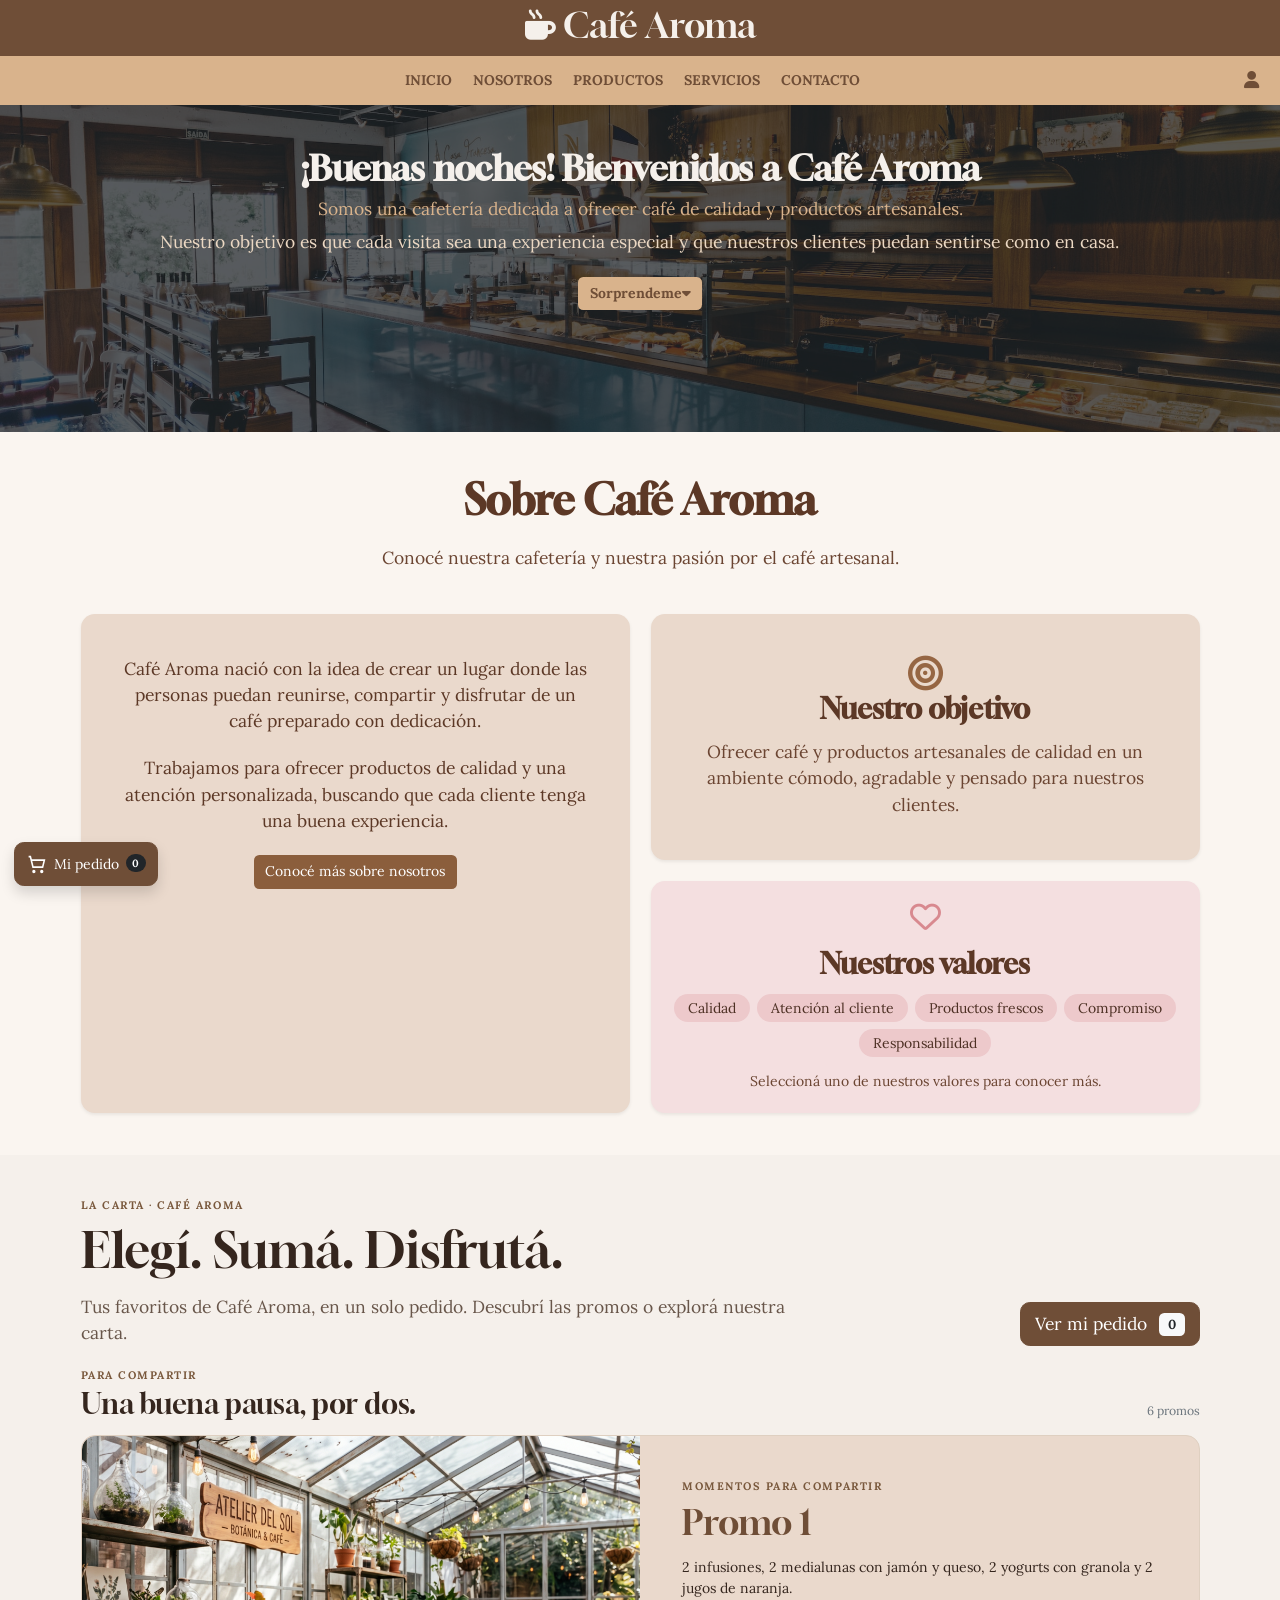
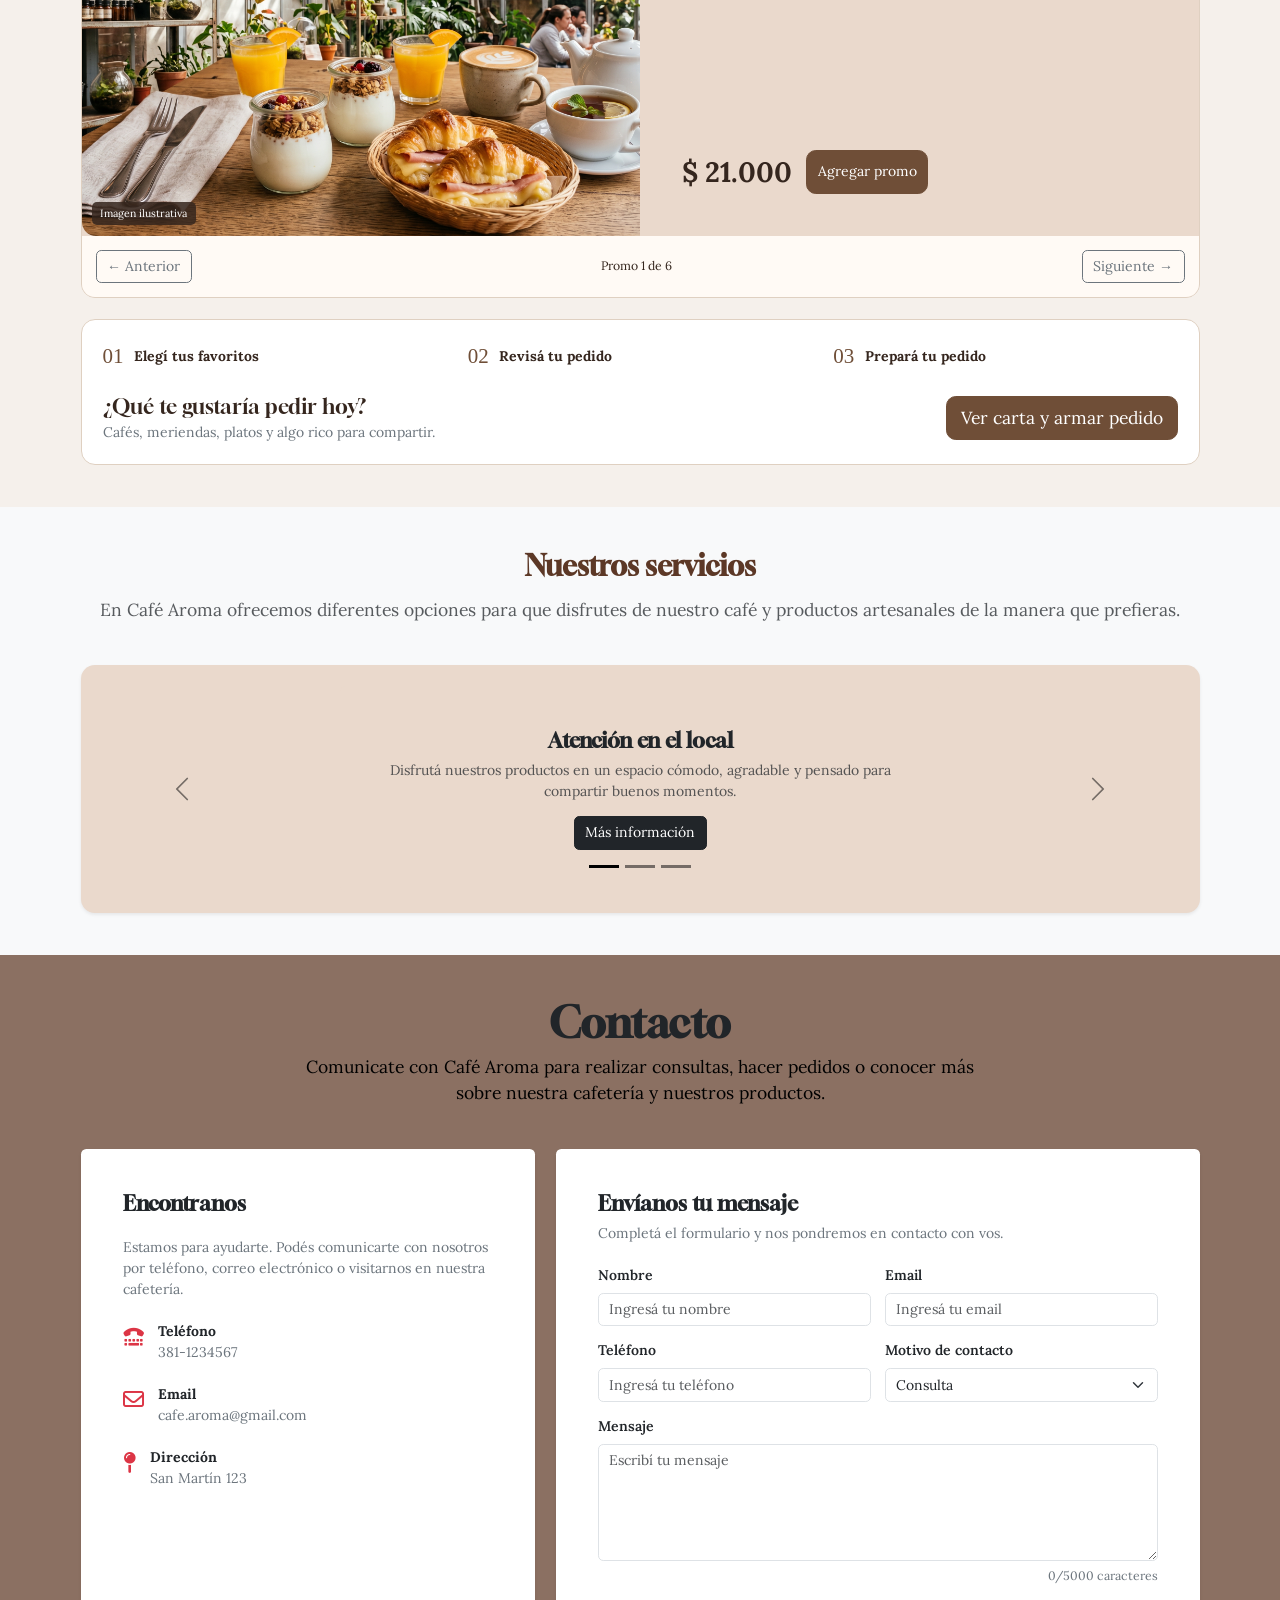
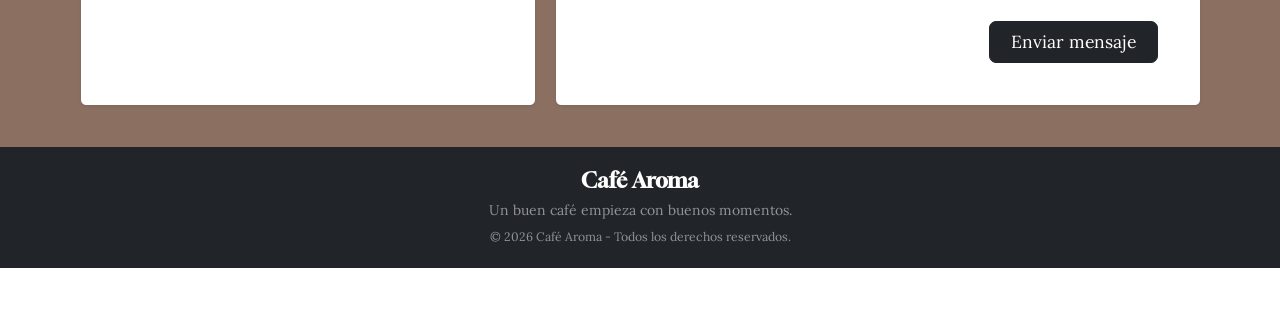
==== commit 5753cda7: "Ordene el codigo" ====
--- a/index.html
+++ b/index.html
@@ -3,9 +3,7 @@
  <head>
   <meta charset="utf-8"/>
   <meta content="width=device-width, initial-scale=1.0" name="viewport"/>
-  <title>
-   Café Aroma | Cafetería y productos artesanales
-  </title>
+  <title> Café Aroma | Cafetería y productos artesanales </title>
   <meta content="Café Aroma es una cafetería dedicada a ofrecer café de calidad, productos artesanales y un espacio agradable para disfrutar." name="description"/>
   <meta content="Café Aroma, cafetería, café, café artesanal, espresso, café con leche, medialunas, cafetería Tucumán" name="keywords"/>
   <meta content="Café Aroma" name="author"/>
@@ -13,99 +11,76 @@
   <link href="https://fonts.googleapis.com/css2?family=Lora:wght@400;500;600;700&amp;display=swap" rel="stylesheet"/>
   <link href="https://cdnjs.cloudflare.com/ajax/libs/font-awesome/6.4.2/css/all.min.css" rel="stylesheet"/>
   <link href="https://cdn.jsdelivr.net/npm/bootstrap@5.3.8/dist/css/bootstrap.min.css" rel="stylesheet"/>
-  <script defer="" src="funcionalidades.js">
-  </script>
+  <script defer="" src="funcionalidades.js"></script>
   <link href="style.css" rel="stylesheet"/>
-  <script defer="" src="productos.js">
-  </script>
+  <script defer="" src="productos.js"></script>
  </head>
+ 
  <body>
   <header class="p-1" style="background-color: #6f4e37;">
    <div class="container text-center">
     <h1 class="display-6" style="color: #f5f0eb; ">
-     <i class="fa-solid fa-mug-hot fa-sm">
-     </i>
-     Café Aroma
-    </h1>
+     <i class="fa-solid fa-mug-hot fa-sm"></i> Café Aroma </h1>
    </div>
   </header>
+  
   <nav class="sticky-top d-flex py-3 px-4" style="background-color: #d9b38c;">
    <div class="d-flex justify-content-center flex-wrap flex-grow-1 gap-2 gap-md-4">
-    <a class="nav-link fw-bold text-uppercase" href="#inicio" style="color: #6f4e37;">
-     Inicio
-    </a>
-    <a class="nav-link fw-bold text-uppercase" href="#nosotros" style="color: #6f4e37;">
-     Nosotros
-    </a>
-    <a class="nav-link fw-bold text-uppercase" href="#productos" style="color: #6f4e37;">
-     Productos
-    </a>
-    <a class="nav-link fw-bold text-uppercase" href="#servicios" style="color: #6f4e37;">
-     Servicios
-    </a>
-    <a class="nav-link fw-bold text-uppercase" href="#contacto" style="color: #6f4e37;">
-     Contacto
-    </a>
+    <a class="nav-link fw-bold text-uppercase" href="#inicio" style="color: #6f4e37;">Inicio</a>
+    <a class="nav-link fw-bold text-uppercase" href="#nosotros" style="color: #6f4e37;">Nosotros</a>
+    <a class="nav-link fw-bold text-uppercase" href="#productos" style="color: #6f4e37;">Productos</a>
+    <a class="nav-link fw-bold text-uppercase" href="#servicios" style="color: #6f4e37;">Servicios</a>
+    <a class="nav-link fw-bold text-uppercase" href="#contacto" style="color: #6f4e37;">Contacto</a>
    </div>
+   
    <button class="nav-link fw-bold" data-bs-target="#Login" data-bs-toggle="modal" style="color: #6f4e37;" type="button">
-    <i class="fa-solid fa-user fa-lg">
-    </i>
+    <i class="fa-solid fa-user fa-lg"></i>
    </button>
   </nav>
+  
   <div aria-hidden="true" class="modal fade" id="Login" tabindex="-1">
    <div class="modal-dialog">
     <div class="modal-content" style="background-color: #f5f0eb;">
      <div class="modal-header">
-      <h5 class="modal-title fw-bold" style="color: #6f4e37;">
-       Iniciar Sesión
-      </h5>
-      <button aria-label="Close" class="btn-close" data-bs-dismiss="modal" type="button">
-      </button>
+      <h5 class="modal-title fw-bold" style="color: #6f4e37;">Iniciar Sesión</h5>
+      <button aria-label="Close" class="btn-close" data-bs-dismiss="modal" type="button"></button>
      </div>
      <div class="modal-body">
       <form>
        <input class="form-control mb-3" placeholder="Correo electrónico" type="email"/>
        <input class="form-control mb-3" placeholder="Contraseña" type="password"/>
-       <button class="btn fw-bold text-white" data-bs-dismiss="modal" style="background-color: #6f4e37;" type="button">
-        Entrar
-       </button>
+       <button class="btn fw-bold text-white" data-bs-dismiss="modal" style="background-color: #6f4e37;" type="button">Entrar</button>
       </form>
      </div>
     </div>
    </div>
   </div>
   <main>
+   
    <section class="text-center p-0" id="inicio" style="background-image: url('imagenes/blog-2.jpg'); background-size: cover; background-position: center; background-repeat: no-repeat;">
     <div class="bg-dark bg-opacity-75 w-100 px-3 py-5">
-     <h2 class="display-6 fw-bold mb-2" id="mensaje-bienvenida" style="color: #f5f0eb;">
-      Bienvenidos a Café
-                    Aroma
-     </h2>
-     <p class="fs-5 mb-2" style="color: #d9b38c;">
-      Somos una cafetería dedicada a ofrecer café de
-                    calidad y productos artesanales.
-     </p>
+     <h2 class="display-6 fw-bold mb-2" id="mensaje-bienvenida" style="color: #f5f0eb;">Bienvenidos a Café Aroma</h2>
+     
+     <p class="fs-5 mb-2" style="color: #d9b38c;">Somos una cafetería dedicada a ofrecer café de
+     calidad y productos artesanales.</p>
      <div class="row justify-content-center">
       <div class="col-md-10">
-       <p class="fs-5 mb-0" style="color: #ebd8c3;">
-        Nuestro objetivo es que cada visita sea una
-                            experiencia especial y que nuestros clientes puedan sentirse como en casa.
+       <p class="fs-5 mb-0" style="color: #ebd8c3;">Nuestro objetivo es que cada visita sea una
+        experiencia especial y que nuestros clientes puedan sentirse como en casa.
        </p>
       </div>
      </div>
      <div class="mt-4">
       <button class="btn fw-bold" id="btn-recomendacion" style="background-color: #d9b38c; color: #6f4e37;">
-       Sorprendeme
-       <i class="fa-solid fa-caret-down">
-       </i>
+       Sorprendeme<i class="fa-solid fa-caret-down"></i>
       </button>
       <div class="d-flex align-items-center justify-content-center mt-6" style="min-height: 80px;">
-       <p class="fs-5 fw-bold mb-0" id="texto-recomendacion" style="color: #d9b38c;">
-       </p>
+       <p class="fs-5 fw-bold mb-0" id="texto-recomendacion" style="color: #d9b38c;"></p>
       </div>
      </div>
     </div>
    </section>
+   
    <section aria-labelledby="titulo-nosotros" class="py-5" id="nosotros" style="background-color: #faf5f0;">
     <div class="container">
      <div class="text-center mb-5">
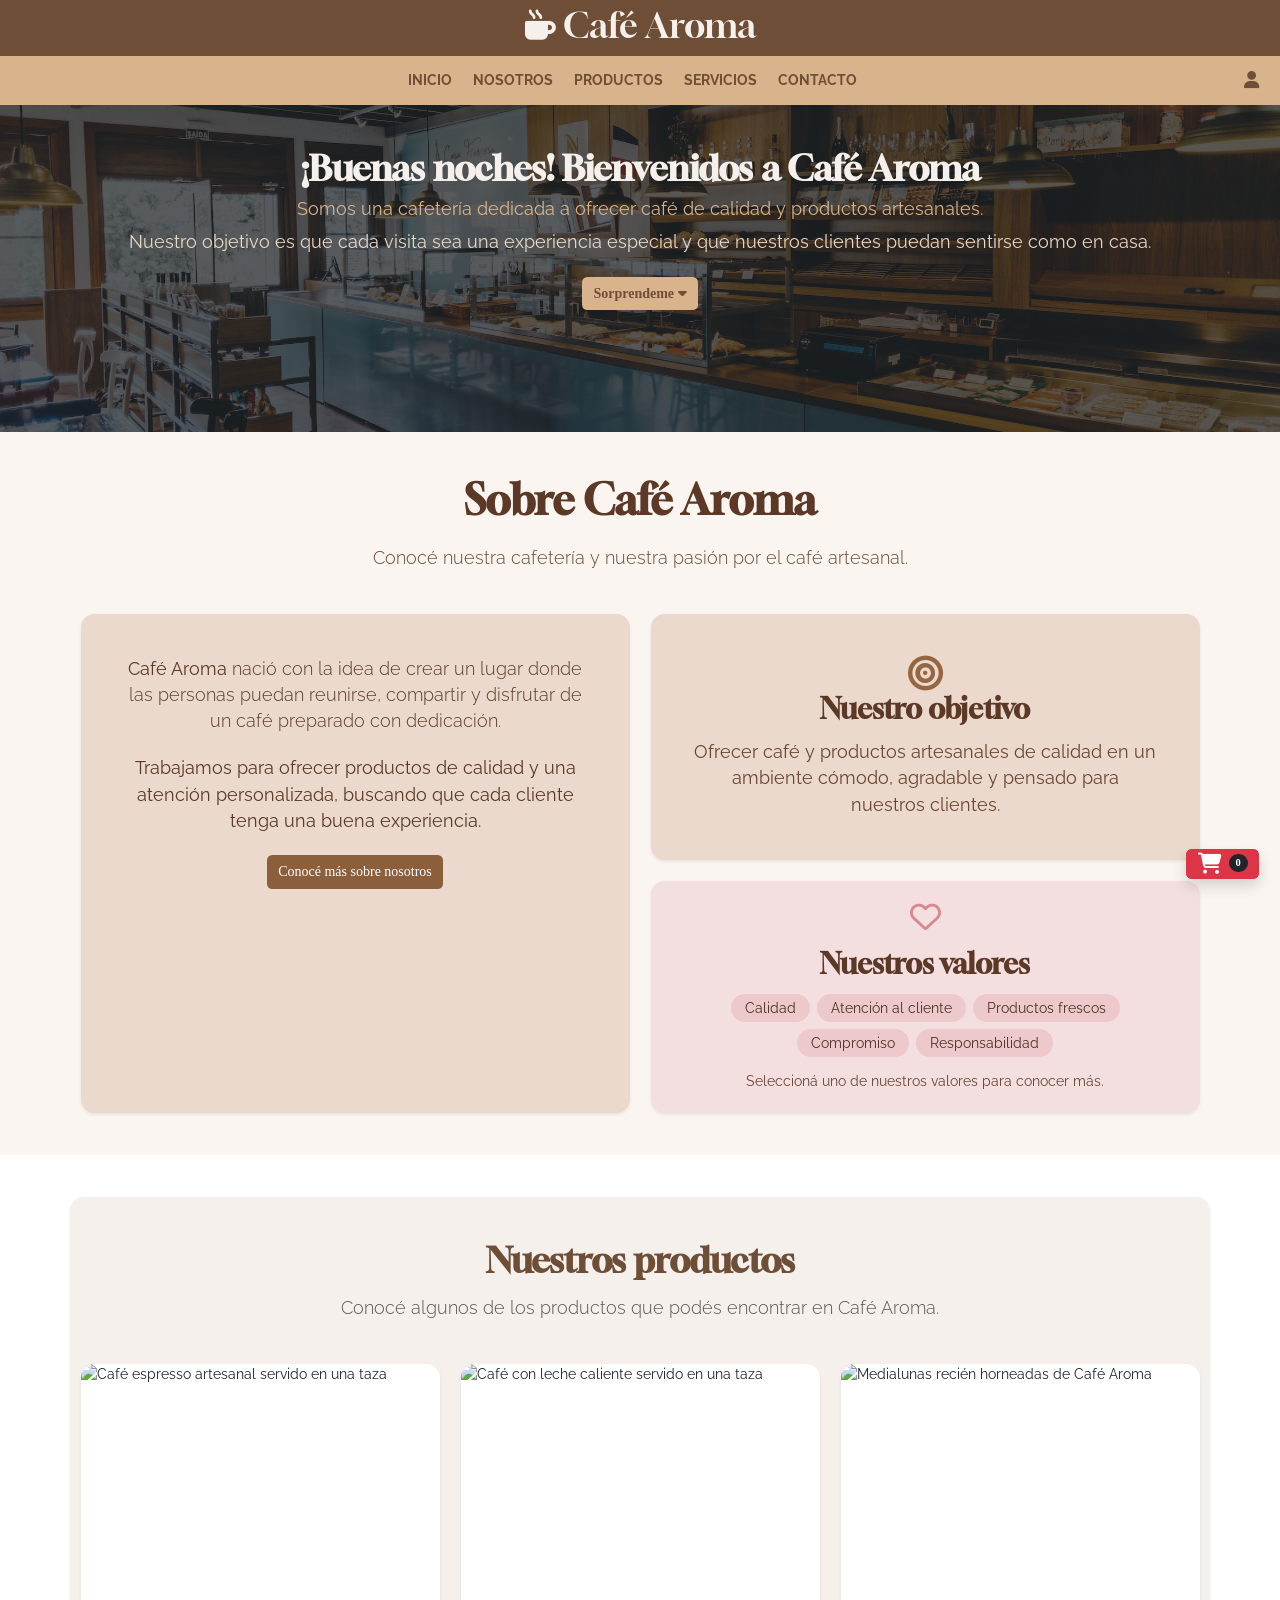
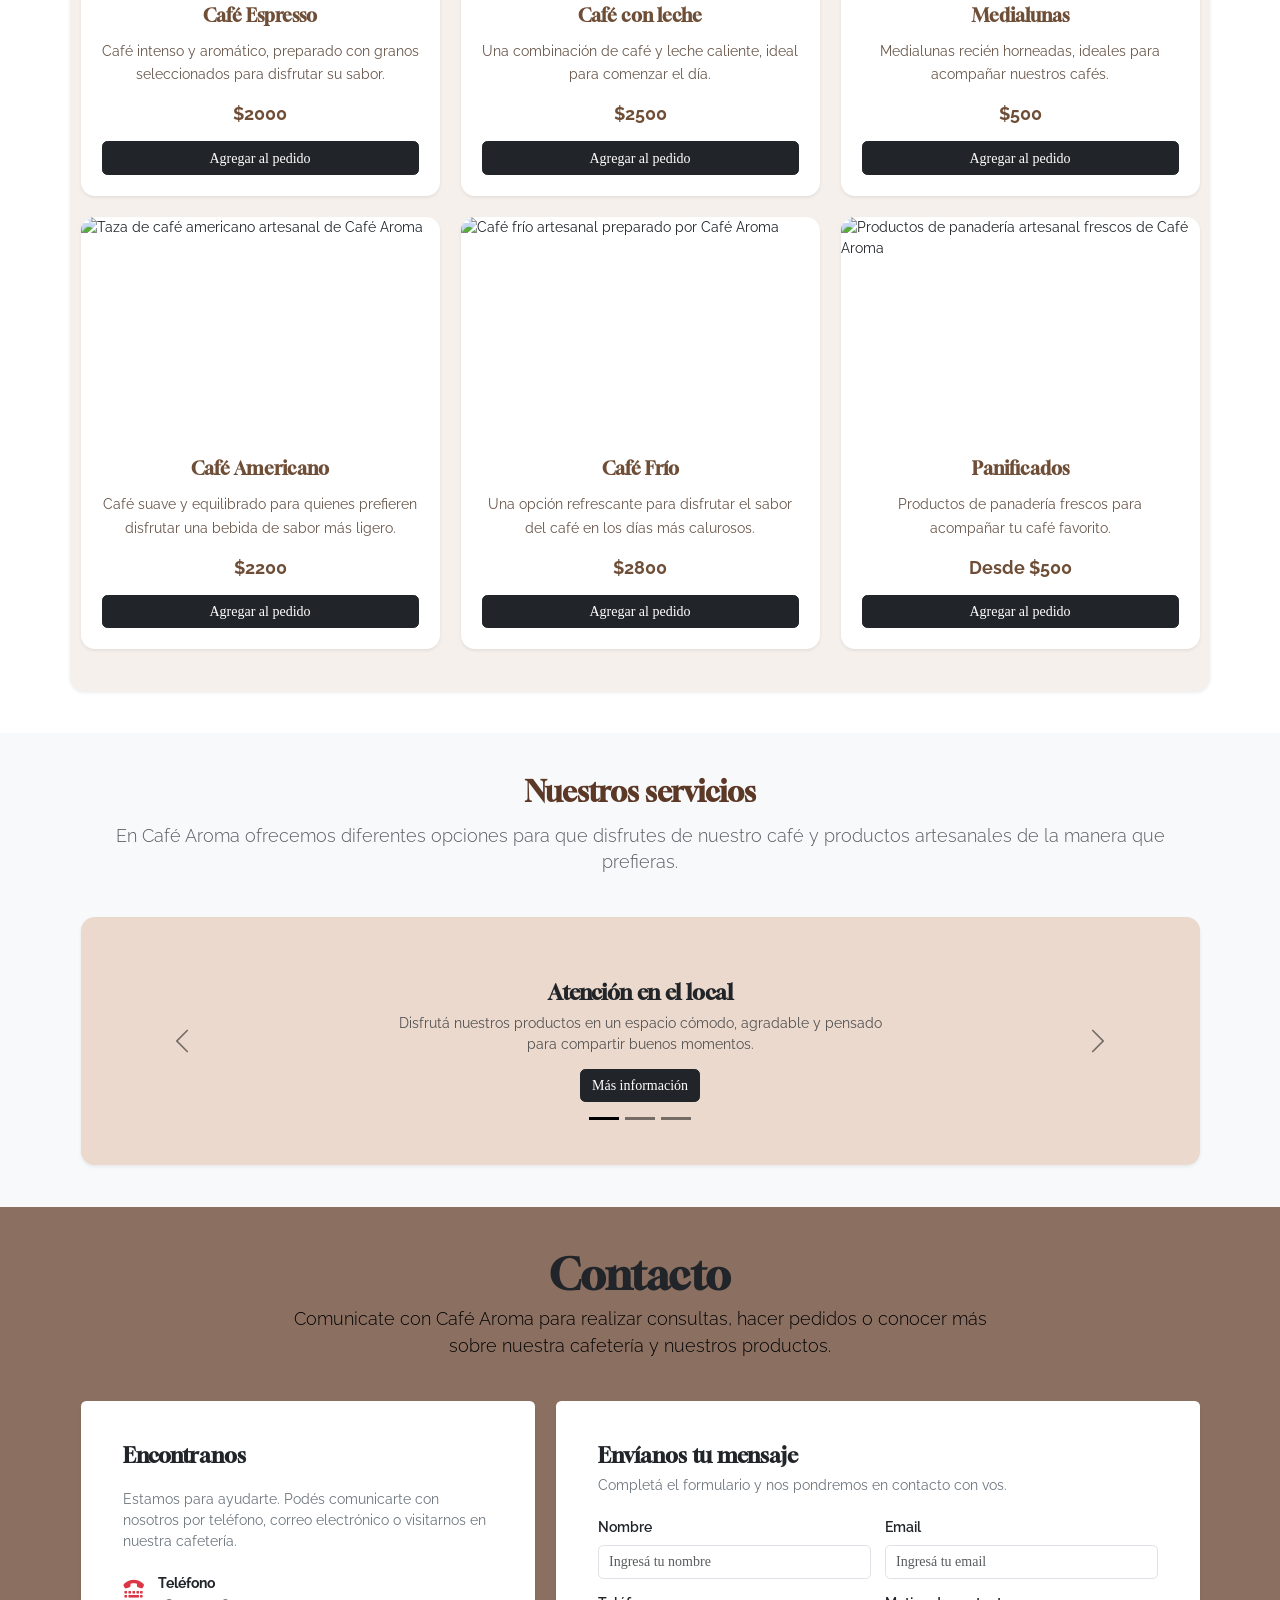
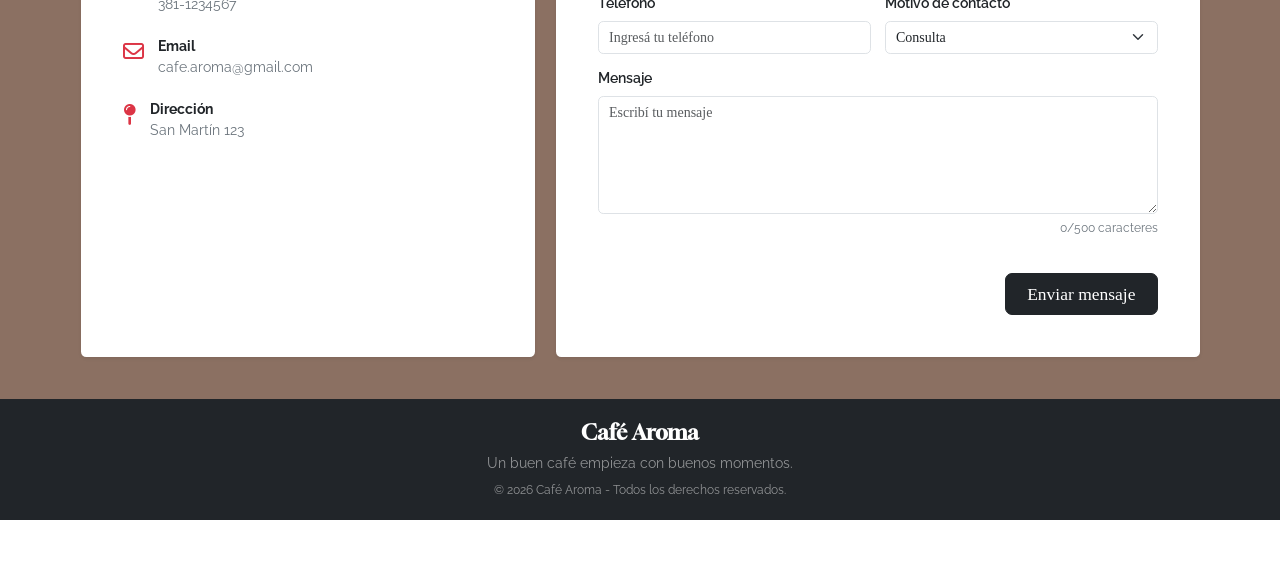
==== commit df88a54c: "Cambie funcionalidades.js a script.js en index.html" ====
--- a/index.html
+++ b/index.html
@@ -1,3040 +1,680 @@
 <!DOCTYPE html>
 <html lang="es">
- <head>
-  <meta charset="utf-8"/>
-  <meta content="width=device-width, initial-scale=1.0" name="viewport"/>
-  <title> Café Aroma | Cafetería y productos artesanales </title>
-  <meta content="Café Aroma es una cafetería dedicada a ofrecer café de calidad, productos artesanales y un espacio agradable para disfrutar." name="description"/>
-  <meta content="Café Aroma, cafetería, café, café artesanal, espresso, café con leche, medialunas, cafetería Tucumán" name="keywords"/>
-  <meta content="Café Aroma" name="author"/>
-  <link href="https://fonts.googleapis.com/css2?family=Gloock&amp;display=swap" rel="stylesheet"/>
-  <link href="https://fonts.googleapis.com/css2?family=Lora:wght@400;500;600;700&amp;display=swap" rel="stylesheet"/>
-  <link href="https://cdnjs.cloudflare.com/ajax/libs/font-awesome/6.4.2/css/all.min.css" rel="stylesheet"/>
-  <link href="https://cdn.jsdelivr.net/npm/bootstrap@5.3.8/dist/css/bootstrap.min.css" rel="stylesheet"/>
-  <script defer="" src="funcionalidades.js"></script>
-  <link href="style.css" rel="stylesheet"/>
-  <script defer="" src="productos.js"></script>
- </head>
- 
- <body>
-  <header class="p-1" style="background-color: #6f4e37;">
-   <div class="container text-center">
-    <h1 class="display-6" style="color: #f5f0eb; ">
-     <i class="fa-solid fa-mug-hot fa-sm"></i> Café Aroma </h1>
-   </div>
-  </header>
-  
-  <nav class="sticky-top d-flex py-3 px-4" style="background-color: #d9b38c;">
-   <div class="d-flex justify-content-center flex-wrap flex-grow-1 gap-2 gap-md-4">
-    <a class="nav-link fw-bold text-uppercase" href="#inicio" style="color: #6f4e37;">Inicio</a>
-    <a class="nav-link fw-bold text-uppercase" href="#nosotros" style="color: #6f4e37;">Nosotros</a>
-    <a class="nav-link fw-bold text-uppercase" href="#productos" style="color: #6f4e37;">Productos</a>
-    <a class="nav-link fw-bold text-uppercase" href="#servicios" style="color: #6f4e37;">Servicios</a>
-    <a class="nav-link fw-bold text-uppercase" href="#contacto" style="color: #6f4e37;">Contacto</a>
-   </div>
-   
-   <button class="nav-link fw-bold" data-bs-target="#Login" data-bs-toggle="modal" style="color: #6f4e37;" type="button">
-    <i class="fa-solid fa-user fa-lg"></i>
-   </button>
-  </nav>
-  
-  <div aria-hidden="true" class="modal fade" id="Login" tabindex="-1">
-   <div class="modal-dialog">
-    <div class="modal-content" style="background-color: #f5f0eb;">
-     <div class="modal-header">
-      <h5 class="modal-title fw-bold" style="color: #6f4e37;">Iniciar Sesión</h5>
-      <button aria-label="Close" class="btn-close" data-bs-dismiss="modal" type="button"></button>
-     </div>
-     <div class="modal-body">
-      <form>
-       <input class="form-control mb-3" placeholder="Correo electrónico" type="email"/>
-       <input class="form-control mb-3" placeholder="Contraseña" type="password"/>
-       <button class="btn fw-bold text-white" data-bs-dismiss="modal" style="background-color: #6f4e37;" type="button">Entrar</button>
-      </form>
-     </div>
+
+<head>
+    <meta charset="UTF-8">
+    <meta name="viewport" content="width=device-width, initial-scale=1.0">
+    <title>Café Aroma | Cafetería y productos artesanales</title>
+    <meta name="description"
+        content="Café Aroma es una cafetería dedicada a ofrecer café de calidad, productos artesanales y un espacio agradable para disfrutar.">
+    <meta name="keywords"
+        content="Café Aroma, cafetería, café, café artesanal, espresso, café con leche, medialunas, cafetería Tucumán">
+    <meta name="author" content="Café Aroma">
+    <link href="https://fonts.googleapis.com/css2?family=Gloock&display=swap" rel="stylesheet">
+    <link href="https://fonts.googleapis.com/css2?family=Raleway:ital,wght@0,100..900;1,100..900&display=swap"
+        rel="stylesheet">
+    <link rel="stylesheet" href="https://cdnjs.cloudflare.com/ajax/libs/font-awesome/6.4.2/css/all.min.css">
+    <link href="https://cdn.jsdelivr.net/npm/bootstrap@5.3.8/dist/css/bootstrap.min.css" rel="stylesheet"
+        integrity="sha384-sRIl4kxILFvY47J16cr9ZwB07vP4J8+LH7qKQnuqkuIAvNWLzeN8tE5YBujZqJLB" crossorigin="anonymous">
+    <script src="script.js"></script>
+    <link rel="stylesheet" href="style.css">
+</head>
+
+<body style="font-family: 'Raleway', sans-serif;">
+    <header class="p-1" style="background-color: #6f4e37;">
+        <div class="container text-center">
+            <h1 class="display-6" style="color: #f5f0eb; font-family: 'Gloock', cursive;"><i
+                    class="fa-solid fa-mug-hot fa-sm"></i> Café Aroma </h1>
+        </div>
+    </header>
+
+    <nav class="sticky-top d-flex py-3 px-4" style="background-color: #d9b38c;">
+
+        <div class="d-flex justify-content-center flex-wrap flex-grow-1 gap-2 gap-md-4">
+            <a href="#inicio" class="nav-link fw-bold text-uppercase" style="color: #6f4e37;">Inicio</a>
+            <a href="#nosotros" class="nav-link fw-bold text-uppercase" style="color: #6f4e37;">Nosotros</a>
+            <a href="#productos" class="nav-link fw-bold text-uppercase" style="color: #6f4e37;">Productos</a>
+            <a href="#servicios" class="nav-link fw-bold text-uppercase" style="color: #6f4e37;">Servicios</a>
+            <a href="#contacto" class="nav-link fw-bold text-uppercase" style="color: #6f4e37;">Contacto</a>
+        </div>
+
+        <button type="button" class="nav-link fw-bold" style="color: #6f4e37;" data-bs-toggle="modal"
+            data-bs-target="#Login">
+            <i class="fa-solid fa-user fa-lg"></i>
+        </button>
+    </nav>
+
+    <div class="modal fade" id="Login" tabindex="-1" aria-hidden="true">
+        <div class="modal-dialog">
+            <div class="modal-content" style="background-color: #f5f0eb;">
+                <div class="modal-header">
+                    <h5 class="modal-title fw-bold" style="color: #6f4e37;">Iniciar Sesión</h5>
+                    <button type="button" class="btn-close" data-bs-dismiss="modal" aria-label="Close"></button>
+                </div>
+                <div class="modal-body">
+                    <form>
+                        <input type="email" class="form-control mb-3" placeholder="Correo electrónico">
+                        <input type="password" class="form-control mb-3" placeholder="Contraseña">
+                        <button type="button" class="btn fw-bold text-white" style="background-color: #6f4e37;"
+                            data-bs-dismiss="modal">Entrar</button>
+                    </form>
+                </div>
+            </div>
+        </div>
     </div>
-   </div>
-  </div>
-  <main>
-   
-   <section class="text-center p-0" id="inicio" style="background-image: url('imagenes/blog-2.jpg'); background-size: cover; background-position: center; background-repeat: no-repeat;">
-    <div class="bg-dark bg-opacity-75 w-100 px-3 py-5">
-     <h2 class="display-6 fw-bold mb-2" id="mensaje-bienvenida" style="color: #f5f0eb;">Bienvenidos a Café Aroma</h2>
-     
-     <p class="fs-5 mb-2" style="color: #d9b38c;">Somos una cafetería dedicada a ofrecer café de
-     calidad y productos artesanales.</p>
-     <div class="row justify-content-center">
-      <div class="col-md-10">
-       <p class="fs-5 mb-0" style="color: #ebd8c3;">Nuestro objetivo es que cada visita sea una
-        experiencia especial y que nuestros clientes puedan sentirse como en casa.
-       </p>
-      </div>
-     </div>
-     <div class="mt-4">
-      <button class="btn fw-bold" id="btn-recomendacion" style="background-color: #d9b38c; color: #6f4e37;">
-       Sorprendeme<i class="fa-solid fa-caret-down"></i>
-      </button>
-      <div class="d-flex align-items-center justify-content-center mt-6" style="min-height: 80px;">
-       <p class="fs-5 fw-bold mb-0" id="texto-recomendacion" style="color: #d9b38c;"></p>
-      </div>
-     </div>
-    </div>
-   </section>
-   
-   <section aria-labelledby="titulo-nosotros" class="py-5" id="nosotros" style="background-color: #faf5f0;">
-    <div class="container">
-     <div class="text-center mb-5">
-      <h2 class="display-5 fw-bold mb-3" id="titulo-nosotros" style="color: #5c3826;">
-       Sobre Café Aroma
-      </h2>
-      <p class="lead mt-4 mx-auto" style="max-width: 850px; color: #6b4532;">
-       Conocé nuestra cafetería y nuestra pasión por el café artesanal.
-      </p>
-     </div>
-     <div class="row g-4 align-items-stretch">
-      <div class="col-12 col-lg-6">
-       <article class="text-center rounded-4 shadow-sm p-4 p-md-5 h-100" style="background-color: #ead9cc; color: #5c3826;">
-        <p class="lead mb-4">
-         <strong>
-          Café Aroma
-         </strong>
-         nació con la idea de crear un lugar
+
+    <main>
+        <section id="inicio" class="text-center p-0"
+            style="background-image: url('imagenes/blog-2.jpg'); background-size: cover; background-position: center; background-repeat: no-repeat;">
+            <div class="bg-dark bg-opacity-75 w-100 px-3 py-5">
+                <h2 id="mensaje-bienvenida" class="display-6 fw-bold mb-2" style="color: #f5f0eb;">Bienvenidos a Café
+                    Aroma
+                </h2>
+
+                <p class="fs-5 mb-2" style="color: #d9b38c;"> Somos una cafetería dedicada a ofrecer café de
+                    calidad y productos artesanales.</p>
+
+                <div class="row justify-content-center">
+                    <div class="col-md-10">
+                        <p class="fs-5 mb-0" style="color: #ebd8c3;"> Nuestro objetivo es que cada visita sea una
+                            experiencia especial y que nuestros clientes puedan sentirse como en casa.</p>
+                    </div>
+                </div>
+
+                <div class="mt-4">
+                    <button id="btn-recomendacion" class="btn fw-bold"
+                        style="background-color: #d9b38c; color: #6f4e37;">
+                        Sorprendeme <i class="fa-solid fa-caret-down"></i>
+                    </button>
+                    <div class="d-flex align-items-center justify-content-center mt-6" style="min-height: 80px;">
+                        <p id="texto-recomendacion" class="fs-5 fw-bold mb-0" style="color: #d9b38c;"></p>
+                    </div>
+                </div>
+            </div>
+        </section>
+
+        <section id="nosotros" class="py-5" style="background-color: #faf5f0;" aria-labelledby="titulo-nosotros">
+
+            <div class="container">
+                <div class="text-center mb-5">
+                    <h2 id="titulo-nosotros" class="display-5 fw-bold mb-3" style="color: #5c3826;">
+                        Sobre Café Aroma
+                    </h2>
+                    <p class="lead mt-4 mx-auto" style="max-width: 850px; color: #6b4532;">
+                        Conocé nuestra cafetería y nuestra pasión por el café artesanal.
+                    </p>
+                </div>
+
+                <div class="row g-4 align-items-stretch">
+
+                    <div class="col-12 col-lg-6">
+                        <article class="text-center rounded-4 shadow-sm p-4 p-md-5 h-100"
+                            style="background-color: #ead9cc; color: #5c3826;">
+
+                            <p class="lead mb-4">
+                                <strong>Café Aroma</strong> nació con la idea de crear un lugar
                                 donde las personas puedan reunirse, compartir y disfrutar de un
                                 café preparado con dedicación.
-        </p>
-        <p class="mb-0 fs-5">
-         Trabajamos para ofrecer productos de calidad y una atención personalizada,
+                            </p>
+                            <p class="mb-0 fs-5">
+                                Trabajamos para ofrecer productos de calidad y una atención personalizada,
                                 buscando que cada cliente tenga una buena experiencia.
-        </p>
-        <p class="fs-5 mt-4 d-none" id="texto-extra-nosotros">
-         En Café Aroma buscamos combinar la tradición del café artesanal
+                            </p>
+                            <p id="texto-extra-nosotros" class="fs-5 mt-4 d-none">
+                                En Café Aroma buscamos combinar la tradición del café artesanal
                                 con un espacio moderno y cálido, donde cada visita sea una experiencia
                                 especial para nuestros clientes.
-        </p>
-        <button class="btn mt-4" id="btn-nosotros" style="background-color: #8b5e3c; color: white;" type="button">
-         Conocé más sobre nosotros
-        </button>
-       </article>
-      </div>
-      <div class="col-12 col-lg-6 d-flex flex-column gap-4">
-       <article class="card flex-fill border-0 shadow-sm rounded-4 text-center" style="background-color: #ead9cc;">
-        <div class="card-body p-4 p-lg-5">
-         <i class="fa-solid fa-bullseye" style="color: #966643; font-size: 2.5rem;">
-         </i>
-         <h3 class="h2 fw-bold mb-3" style="color: #5c3826;">
-          Nuestro objetivo
-         </h3>
-         <p class="fs-5 mb-0" style="color: #6b4532;">
-          Ofrecer café y productos artesanales de calidad
+                            </p>
+                            <button id="btn-nosotros" type="button" class="btn mt-4"
+                                style="background-color: #8b5e3c; color: white;">
+                                Conocé más sobre nosotros
+                            </button>
+                        </article>
+                    </div>
+
+                    <div class="col-12 col-lg-6 d-flex flex-column gap-4">
+                        <article class="card flex-fill border-0 shadow-sm rounded-4 text-center"
+                            style="background-color: #ead9cc;">
+                            <div class="card-body p-4 p-lg-5">
+                                <i class="fa-solid fa-bullseye" style="color: #966643; font-size: 2.5rem;"></i>
+                                <h3 class="h2 fw-bold mb-3" style="color: #5c3826;">
+                                    Nuestro objetivo
+                                </h3>
+                                <p class="fs-5 mb-0" style="color: #6b4532;">
+                                    Ofrecer café y productos artesanales de calidad
                                     en un ambiente cómodo, agradable y pensado
                                     para nuestros clientes.
-         </p>
+                                </p>
+                            </div>
+                        </article>
+
+                        <article class="card flex-fill border-0 shadow-sm rounded-4 text-center"
+                            style="background-color: #f4dfe0;">
+
+                            <div class="card-body p-3 p-lg-4">
+                                <i class="fa-regular fa-heart mb-3" style="color: #d8898f; font-size: 2.2rem;"></i>
+                                <h3 class="h2 fw-bold mb-2" style="color: #5c3826;">
+                                    Nuestros valores
+                                </h3>
+                                <div class="d-flex flex-wrap justify-content-center gap-2 mt-3">
+                                    <span class="badge rounded-pill px-3 py-2 fs-6 fw-normal valor-nosotros"
+                                        data-descripcion="Seleccionamos productos de calidad para ofrecer una mejor experiencia."
+                                        style="background-color: #edc9cb; color: #4d3024; cursor: pointer;">
+                                        Calidad
+                                    </span>
+                                    <span class="badge rounded-pill px-3 py-2 fs-6 fw-normal valor-nosotros"
+                                        data-descripcion="Buscamos brindar una atención amable y personalizada a cada cliente."
+                                        style="background-color: #edc9cb; color: #4d3024; cursor: pointer;">
+                                        Atención al cliente
+                                    </span>
+                                    <span class="badge rounded-pill px-3 py-2 fs-6 fw-normal valor-nosotros"
+                                        data-descripcion="Trabajamos con productos frescos para mantener la calidad de nuestras preparaciones."
+                                        style="background-color: #edc9cb; color: #4d3024; cursor: pointer;">
+                                        Productos frescos
+                                    </span>
+                                    <span class="badge rounded-pill px-3 py-2 fs-6 fw-normal valor-nosotros"
+                                        data-descripcion="Estamos comprometidos con ofrecer una buena experiencia en cada visita."
+                                        style="background-color: #edc9cb; color: #4d3024; cursor: pointer;">
+                                        Compromiso
+                                    </span>
+                                    <span class="badge rounded-pill px-3 py-2 fs-6 fw-normal valor-nosotros"
+                                        data-descripcion="Trabajamos de manera responsable para mantener la confianza de nuestros clientes."
+                                        style="background-color: #edc9cb; color: #4d3024; cursor: pointer;">
+                                        Responsabilidad
+                                    </span>
+                                </div>
+                                <p id="descripcion-valor" class="mt-3 mb-0 fs-6" style="color: #6b4532;">
+                                    Seleccioná uno de nuestros valores para conocer más.
+                                </p>
+                            </div>
+                        </article>
+                    </div>
+                </div>
+            </div>
+        </section>
+
+        <section id="productos" class="container py-5 my-5 rounded-4 shadow-sm" style="background-color: #f5f0eb;">
+
+            <div class="text-center mb-5">
+                <h2 class="display-6 fw-bold mb-3" style="color: #6f4e37;">
+                    Nuestros productos
+                </h2>
+
+                <p class="lead mx-auto mb-0" style="max-width: 650px; color: #555;">
+                    Conocé algunos de los productos que podés encontrar
+                    en Café Aroma.
+                </p>
+            </div>
+
+            <div class="row g-4">
+                <div class="col-12 col-md-6 col-lg-4">
+                    <article class="card h-100 shadow-sm border-0 rounded-4 overflow-hidden">
+                        <img src="imagenes/img1.jpg" class="card-img-top object-fit-cover"
+                            alt="Café espresso artesanal servido en una taza" style="height: 220px;">
+                        <div class="card-body d-flex flex-column text-center p-4">
+                            <h3 class="card-title h5 fw-bold mb-3" style="color: #6f4e37;">
+                                Café Espresso
+                            </h3>
+                            <p class="card-text flex-grow-1">
+                                Café intenso y aromático, preparado con granos
+                                seleccionados para disfrutar su sabor.
+                            </p>
+                            <p class="fw-bold fs-5 mb-0" style="color: #6f4e37;">
+                                $2000
+                            </p>
+                        </div>
+                    </article>
+                </div>
+
+                <div class="col-12 col-md-6 col-lg-4">
+                    <article class="card h-100 shadow-sm border-0 rounded-4 overflow-hidden">
+                        <img src="imagenes/img9.jpg" class="card-img-top object-fit-cover"
+                            alt="Café con leche caliente servido en una taza" style="height: 220px;">
+
+                        <div class="card-body d-flex flex-column text-center p-4">
+                            <h3 class="card-title h5 fw-bold mb-3" style="color: #6f4e37;">
+                                Café con leche
+                            </h3>
+                            <p class="card-text flex-grow-1">
+                                Una combinación de café y leche caliente,
+                                ideal para comenzar el día.
+                            </p>
+                            <p class="fw-bold fs-5 mb-0" style="color: #6f4e37;">
+                                $2500
+                            </p>
+                        </div>
+                    </article>
+                </div>
+
+                <div class="col-12 col-md-6 col-lg-4">
+                    <article class="card h-100 shadow-sm border-0 rounded-4 overflow-hidden">
+                        <img src="imagenes/img3.jpg" class="card-img-top object-fit-cover"
+                            alt="Medialunas recién horneadas de Café Aroma" style="height: 220px;">
+
+                        <div class="card-body d-flex flex-column text-center p-4">
+                            <h3 class="card-title h5 fw-bold mb-3" style="color: #6f4e37;">
+                                Medialunas
+                            </h3>
+                            <p class="card-text flex-grow-1">
+                                Medialunas recién horneadas, ideales para
+                                acompañar nuestros cafés.
+                            </p>
+                            <p class="fw-bold fs-5 mb-0" style="color: #6f4e37;">
+                                $500
+                            </p>
+                        </div>
+                    </article>
+                </div>
+
+                <div class="col-12 col-md-6 col-lg-4">
+                    <article class="card h-100 shadow-sm border-0 rounded-4 overflow-hidden">
+                        <img src="imagenes/img4.jpg" class="card-img-top object-fit-cover"
+                            alt="Taza de café americano artesanal de Café Aroma" style="height: 220px;">
+
+                        <div class="card-body d-flex flex-column text-center p-4">
+                            <h3 class="card-title h5 fw-bold mb-3" style="color: #6f4e37;">
+                                Café Americano
+                            </h3>
+                            <p class="card-text flex-grow-1">
+                                Café suave y equilibrado para quienes prefieren
+                                disfrutar una bebida de sabor más ligero.
+                            </p>
+                            <p class="fw-bold fs-5 mb-0" style="color: #6f4e37;">
+                                $2200
+                            </p>
+                        </div>
+                    </article>
+                </div>
+
+                <div class="col-12 col-md-6 col-lg-4">
+                    <article class="card h-100 shadow-sm border-0 rounded-4 overflow-hidden">
+                        <img src="imagenes/img5.jpg" class="card-img-top object-fit-cover"
+                            alt="Café frío artesanal preparado por Café Aroma" style="height: 220px;">
+
+                        <div class="card-body d-flex flex-column text-center p-4">
+                            <h3 class="card-title h5 fw-bold mb-3" style="color: #6f4e37;">
+                                Café Frío
+                            </h3>
+                            <p class="card-text flex-grow-1">
+                                Una opción refrescante para disfrutar el sabor
+                                del café en los días más calurosos.
+                            </p>
+                            <p class="fw-bold fs-5 mb-0" style="color: #6f4e37;">
+                                $2800
+                            </p>
+                        </div>
+                    </article>
+                </div>
+                <div class="col-12 col-md-6 col-lg-4">
+                    <article class="card h-100 shadow-sm border-0 rounded-4 overflow-hidden">
+                        <img src="imagenes/img6.jpg" class="card-img-top object-fit-cover"
+                            alt="Productos de panadería artesanal frescos de Café Aroma" style="height: 220px;">
+
+                        <div class="card-body d-flex flex-column text-center p-4">
+                            <h3 class="card-title h5 fw-bold mb-3" style="color: #6f4e37;">
+                                Panificados
+                            </h3>
+                            <p class="card-text flex-grow-1">
+                                Productos de panadería frescos para acompañar
+                                tu café favorito.
+                            </p>
+                            <p class="fw-bold fs-5 mb-0" style="color: #6f4e37;">
+                                Desde $500
+                            </p>
+                        </div>
+                    </article>
+                </div>
+            </div>
+        </section>
+
+        <button id="btn-abrir-carrito" type="button" class="btn btn-danger position-fixed bottom-0 end-0 m-4 shadow z-3"
+            data-bs-toggle="modal" data-bs-target="#modalCarrito" aria-label="Abrir carrito de compras">
+            <i class="fa-solid fa-cart-shopping fa-xl"></i>
+
+            <span id="cantidad-carrito" class="badge rounded-pill bg-dark">
+                0
+            </span>
+        </button>
+
+        <div class="modal fade" id="modalCarrito" tabindex="-1" aria-labelledby="tituloModalCarrito" aria-hidden="true">
+            <div class="modal-dialog modal-dialog-centered modal-lg">
+                <div class="modal-content">
+                    <div class="modal-header text-black" style="background-color: #d9b38c;">
+                        <h2 class="modal-title fs-4" id="tituloModalCarrito">
+                            Pedido para llevar
+                        </h2>
+                        <button type="button" class="btn-close btn-close-white" data-bs-dismiss="modal"
+                            aria-label="Cerrar"></button>
+                    </div>
+
+                    <div class="modal-body">
+                        <p id="carrito-vacio" class="text-secondary">
+                            Todavía no agregaste productos.
+                        </p>
+                        <div id="lista-carrito" class="list-group mb-3" aria-live="polite"></div>
+                        <div class="d-flex justify-content-between align-items-center border-top pt-3">
+                            <strong class="fs-5">
+                                Total
+                            </strong>
+                            <strong id="total-carrito" class="fs-4 text-dark">
+                                $0
+                            </strong>
+                        </div>
+                    </div>
+                    <div class="modal-footer">
+                        <button id="vaciar-carrito" type="button" class="btn btn-outline-danger">
+                            Vaciar carrito
+                        </button>
+                        <button id="finalizar-carrito" type="button" class="btn btn-dark">
+                            Continuar pedido
+                        </button>
+                    </div>
+                </div>
+            </div>
         </div>
-       </article>
-       <article class="card flex-fill border-0 shadow-sm rounded-4 text-center" style="background-color: #f4dfe0;">
-        <div class="card-body p-3 p-lg-4">
-         <i class="fa-regular fa-heart mb-3" style="color: #d8898f; font-size: 2.2rem;">
-         </i>
-         <h3 class="h2 fw-bold mb-2" style="color: #5c3826;">
-          Nuestros valores
-         </h3>
-         <div class="d-flex flex-wrap justify-content-center gap-2 mt-3">
-          <span class="badge rounded-pill px-3 py-2 fs-6 fw-normal valor-nosotros" data-descripcion="Seleccionamos productos de calidad para ofrecer una mejor experiencia." style="background-color: #edc9cb; color: #4d3024; cursor: pointer;">
-           Calidad
-          </span>
-          <span class="badge rounded-pill px-3 py-2 fs-6 fw-normal valor-nosotros" data-descripcion="Buscamos brindar una atención amable y personalizada a cada cliente." style="background-color: #edc9cb; color: #4d3024; cursor: pointer;">
-           Atención al cliente
-          </span>
-          <span class="badge rounded-pill px-3 py-2 fs-6 fw-normal valor-nosotros" data-descripcion="Trabajamos con productos frescos para mantener la calidad de nuestras preparaciones." style="background-color: #edc9cb; color: #4d3024; cursor: pointer;">
-           Productos frescos
-          </span>
-          <span class="badge rounded-pill px-3 py-2 fs-6 fw-normal valor-nosotros" data-descripcion="Estamos comprometidos con ofrecer una buena experiencia en cada visita." style="background-color: #edc9cb; color: #4d3024; cursor: pointer;">
-           Compromiso
-          </span>
-          <span class="badge rounded-pill px-3 py-2 fs-6 fw-normal valor-nosotros" data-descripcion="Trabajamos de manera responsable para mantener la confianza de nuestros clientes." style="background-color: #edc9cb; color: #4d3024; cursor: pointer;">
-           Responsabilidad
-          </span>
-         </div>
-         <p class="mt-3 mb-0 fs-6" id="descripcion-valor" style="color: #6b4532;">
-          Seleccioná uno de nuestros valores para conocer más.
-         </p>
-        </div>
-       </article>
-      </div>
-     </div>
-    </div>
-   </section>
-   <section aria-labelledby="titulo-productos" class="py-5" id="productos">
-    <div class="container">
-     <div class="row align-items-end g-4 mb-4">
-      <div class="col-lg-8">
-       <p class="aroma-eyebrow mb-2">
-        LA CARTA · CAFÉ AROMA
-       </p>
-       <h2 class="display-4 mb-3" id="titulo-productos">
-        Elegí. Sumá. Disfrutá.
-       </h2>
-       <p class="lead mb-0">
-        Tus favoritos de Café Aroma, en un solo pedido. Descubrí las promos o explorá nuestra carta.
-       </p>
-      </div>
-      <div class="col-lg-4 text-lg-end">
-       <button class="btn btn-aroma btn-lg" data-bs-target="#modalCarrito" data-bs-toggle="modal" type="button">
-        Ver mi pedido
-        <span class="badge bg-light text-dark ms-2" id="cantidad-productos">
-         0
-        </span>
-       </button>
-      </div>
-     </div>
-     <div class="d-none alert aroma-alerta-en-curso" id="aviso-pedido-en-curso">
-      <div class="d-flex flex-wrap justify-content-between align-items-center gap-3">
-       <span id="texto-pedido-en-curso">
-       </span>
-       <button class="btn btn-aroma" data-bs-target="#modalCarrito" data-bs-toggle="modal" type="button">
-        Ver estado del pedido
-       </button>
-      </div>
-     </div>
-     <div aria-labelledby="titulo-promos" class="mb-4">
-      <div class="d-flex justify-content-between align-items-end gap-3 mb-3">
-       <div>
-        <p class="aroma-eyebrow mb-1">
-         PARA COMPARTIR
-        </p>
-        <h3 class="h2 mb-0" id="titulo-promos">
-         Una buena pausa, por dos.
-        </h3>
-       </div>
-       <span class="small text-secondary">
-        6 promos
-       </span>
-      </div>
-      <div aria-label="Promociones de Café Aroma" aria-roledescription="carrusel" class="carousel slide aroma-promos" data-bs-interval="false" id="promos-productos" role="region">
-       <div class="carousel-inner rounded-4">
-        <div aria-label="1 de 6" aria-roledescription="diapositiva" class="carousel-item active" role="group">
-         <article class="row g-0">
-          <div class="col-md-6 aroma-promo-foto">
-           <img alt="Foto ilustrativa de cafetería para Promo 1" class="w-100 h-100 object-fit-cover" height="600" loading="eager" src="imagenes/promo-1.jpg" width="800"/>
-           <span class="aroma-foto-nota">
-            Imagen ilustrativa
-           </span>
-          </div>
-          <div class="col-md-6 p-4 p-lg-5 d-flex flex-column justify-content-center aroma-promo-cuerpo">
-           <p class="aroma-eyebrow mb-2">
-            MOMENTOS PARA COMPARTIR
-           </p>
-           <h4 class="display-6 mb-3">
-            Promo 1
-           </h4>
-           <p class="mb-4">
-            2 infusiones, 2 medialunas con jamón y queso, 2 yogurts con granola y 2 jugos de naranja.
-           </p>
-           <div class="d-flex flex-wrap align-items-center gap-3 mt-auto">
-            <strong class="fs-2" data-precio-promo="promo-1">
-             $21.000
-            </strong>
-            <button aria-label="Agregar Promo 1 al pedido" class="btn btn-aroma" data-agregar="promo-1" type="button">
-             Agregar promo
-            </button>
-           </div>
-          </div>
-         </article>
-        </div>
-        <div aria-label="2 de 6" aria-roledescription="diapositiva" class="carousel-item" role="group">
-         <article class="row g-0">
-          <div class="col-md-6 aroma-promo-foto">
-           <img alt="Foto ilustrativa de cafetería para Promo 2" class="w-100 h-100 object-fit-cover" height="600" loading="lazy" src="imagenes/promo-2.jpg" width="800"/>
-           <span class="aroma-foto-nota">
-            Imagen ilustrativa
-           </span>
-          </div>
-          <div class="col-md-6 p-4 p-lg-5 d-flex flex-column justify-content-center aroma-promo-cuerpo">
-           <p class="aroma-eyebrow mb-2">
-            MOMENTOS PARA COMPARTIR
-           </p>
-           <h4 class="display-6 mb-3">
-            Promo 2
-           </h4>
-           <p class="mb-4">
-            2 infusiones, 2 tostadas, huevos revueltos, jamón y queso y 2 jugos de naranja.
-           </p>
-           <div class="d-flex flex-wrap align-items-center gap-3 mt-auto">
-            <strong class="fs-2" data-precio-promo="promo-2">
-             $22.000
-            </strong>
-            <button aria-label="Agregar Promo 2 al pedido" class="btn btn-aroma" data-agregar="promo-2" type="button">
-             Agregar promo
-            </button>
-           </div>
-          </div>
-         </article>
-        </div>
-        <div aria-label="3 de 6" aria-roledescription="diapositiva" class="carousel-item" role="group">
-         <article class="row g-0">
-          <div class="col-md-6 aroma-promo-foto">
-           <img alt="Foto ilustrativa de cafetería para Promo 3" class="w-100 h-100 object-fit-cover" height="600" loading="lazy" src="imagenes/promo-3.jpg" width="800"/>
-           <span class="aroma-foto-nota">
-            Imagen ilustrativa
-           </span>
-          </div>
-          <div class="col-md-6 p-4 p-lg-5 d-flex flex-column justify-content-center aroma-promo-cuerpo">
-           <p class="aroma-eyebrow mb-2">
-            MOMENTOS PARA COMPARTIR
-           </p>
-           <h4 class="display-6 mb-3">
-            Promo 3
-           </h4>
-           <p class="mb-4">
-            2 infusiones, 2 cuadrados dulces, tostado de jamón y queso y 2 ensaladas de frutas.
-           </p>
-           <div class="d-flex flex-wrap align-items-center gap-3 mt-auto">
-            <strong class="fs-2" data-precio-promo="promo-3">
-             $23.000
-            </strong>
-            <button aria-label="Agregar Promo 3 al pedido" class="btn btn-aroma" data-agregar="promo-3" type="button">
-             Agregar promo
-            </button>
-           </div>
-          </div>
-         </article>
-        </div>
-        <div aria-label="4 de 6" aria-roledescription="diapositiva" class="carousel-item" role="group">
-         <article class="row g-0">
-          <div class="col-md-6 aroma-promo-foto">
-           <img alt="Foto ilustrativa de cafetería para Promo 4" class="w-100 h-100 object-fit-cover" height="600" loading="lazy" src="imagenes/promo-4.jpg" width="800"/>
-           <span class="aroma-foto-nota">
-            Imagen ilustrativa
-           </span>
-          </div>
-          <div class="col-md-6 p-4 p-lg-5 d-flex flex-column justify-content-center aroma-promo-cuerpo">
-           <p class="aroma-eyebrow mb-2">
-            MOMENTOS PARA COMPARTIR
-           </p>
-           <h4 class="display-6 mb-3">
-            Promo 4
-           </h4>
-           <p class="mb-4">
-            2 infusiones, 4 pancakes de avena, banana y miel y 2 yogurts con granola.
-           </p>
-           <div class="d-flex flex-wrap align-items-center gap-3 mt-auto">
-            <strong class="fs-2" data-precio-promo="promo-4">
-             $24.000
-            </strong>
-            <button aria-label="Agregar Promo 4 al pedido" class="btn btn-aroma" data-agregar="promo-4" type="button">
-             Agregar promo
-            </button>
-           </div>
-          </div>
-         </article>
-        </div>
-        <div aria-label="5 de 6" aria-roledescription="diapositiva" class="carousel-item" role="group">
-         <article class="row g-0">
-          <div class="col-md-6 aroma-promo-foto">
-           <img alt="Foto ilustrativa de cafetería para Promo 5" class="w-100 h-100 object-fit-cover" height="600" loading="lazy" src="imagenes/promo-5.jpg" width="800"/>
-           <span class="aroma-foto-nota">
-            Imagen ilustrativa
-           </span>
-          </div>
-          <div class="col-md-6 p-4 p-lg-5 d-flex flex-column justify-content-center aroma-promo-cuerpo">
-           <p class="aroma-eyebrow mb-2">
-            MOMENTOS PARA COMPARTIR
-           </p>
-           <h4 class="display-6 mb-3">
-            Promo 5
-           </h4>
-           <p class="mb-4">
-            2 licuados o smoothies y tostado de jamón y queso.
-           </p>
-           <div class="d-flex flex-wrap align-items-center gap-3 mt-auto">
-            <strong class="fs-2" data-precio-promo="promo-5">
-             $18.000
-            </strong>
-            <button aria-label="Agregar Promo 5 al pedido" class="btn btn-aroma" data-agregar="promo-5" type="button">
-             Agregar promo
-            </button>
-           </div>
-          </div>
-         </article>
-        </div>
-        <div aria-label="6 de 6" aria-roledescription="diapositiva" class="carousel-item" role="group">
-         <article class="row g-0">
-          <div class="col-md-6 aroma-promo-foto">
-           <img alt="Foto ilustrativa de cafetería para Promo Keto" class="w-100 h-100 object-fit-cover" height="600" loading="lazy" src="imagenes/promo-6.jpg" width="800"/>
-           <span class="aroma-foto-nota">
-            Imagen ilustrativa
-           </span>
-          </div>
-          <div class="col-md-6 p-4 p-lg-5 d-flex flex-column justify-content-center aroma-promo-cuerpo">
-           <p class="aroma-eyebrow mb-2">
-            MOMENTOS PARA COMPARTIR
-           </p>
-           <h4 class="display-6 mb-3">
-            Promo Keto
-           </h4>
-           <p class="mb-4">
-            2 infusiones, huevo revuelto, palta, panceta, cherries, queso en cubos y tostadas.
-           </p>
-           <div class="d-flex flex-wrap align-items-center gap-3 mt-auto">
-            <strong class="fs-2" data-precio-promo="promo-keto">
-             $26.000
-            </strong>
-            <button aria-label="Agregar Promo Keto al pedido" class="btn btn-aroma" data-agregar="promo-keto" type="button">
-             Agregar promo
-            </button>
-           </div>
-          </div>
-         </article>
-        </div>
-       </div>
-       <div class="d-flex justify-content-between align-items-center gap-3 p-3 aroma-carousel-controles">
-        <button aria-label="Promoción anterior" class="btn btn-outline-secondary" data-bs-slide="prev" data-bs-target="#promos-productos" type="button">
-         ← Anterior
-        </button>
-        <span class="small" id="estado-promos" role="status">
-         Promo 1 de 6
-        </span>
-        <button aria-label="Promoción siguiente" class="btn btn-outline-secondary" data-bs-slide="next" data-bs-target="#promos-productos" type="button">
-         Siguiente →
-        </button>
-       </div>
-      </div>
-     </div>
-     <div class="aroma-pedido-intro p-4 rounded-4">
-      <ol aria-label="Cómo preparar tu pedido" class="pedido-pasos list-unstyled mb-4">
-       <li>
-        <span>
-         01
-        </span>
-        <strong>
-         Elegí tus favoritos
-        </strong>
-       </li>
-       <li>
-        <span>
-         02
-        </span>
-        <strong>
-         Revisá tu pedido
-        </strong>
-       </li>
-       <li>
-        <span>
-         03
-        </span>
-        <strong>
-         Prepará tu pedido
-        </strong>
-       </li>
-      </ol>
-      <div class="d-flex flex-wrap justify-content-between align-items-center gap-3">
-       <div>
-        <h3 class="h4 mb-1">
-         ¿Qué te gustaría pedir hoy?
-        </h3>
-        <p class="mb-0 text-secondary">
-         Cafés, meriendas, platos y algo rico para compartir.
-        </p>
-       </div>
-       <button aria-controls="carta-productos" aria-expanded="false" class="btn btn-aroma btn-lg" data-bs-target="#carta-productos" data-bs-toggle="collapse" id="btn-ver-carta" type="button">
-        Ver carta y armar pedido
-       </button>
-      </div>
-     </div>
-     <div aria-labelledby="titulo-carta" class="collapse" id="carta-productos">
-      <div class="d-flex flex-wrap justify-content-between align-items-center gap-3 mb-4 pt-4">
-       <div>
-        <p class="aroma-eyebrow mb-1">
-         ARMÁ TU PEDIDO
-        </p>
-        <h3 class="h2 mb-0" id="titulo-carta">
-         Nuestra carta
-        </h3>
-       </div>
-       <button class="btn btn-aroma" data-bs-target="#modalCarrito" data-bs-toggle="modal" type="button">
-        Revisar pedido ·
-        <span id="total-resumen">
-         $0
-        </span>
-       </button>
-      </div>
-      <div class="aroma-toolbar p-3 p-md-4 mb-4">
-       <div class="row g-3 mb-3">
-        <div class="col-md-8">
-         <label class="form-label fw-semibold" for="buscar-producto">
-          ¿Qué te gustaría disfrutar?
-         </label>
-         <input aria-controls="catalogo-productos" class="form-control" id="buscar-producto" placeholder="Buscá café, Nutella, pizzas…" type="search"/>
-        </div>
-        <div class="col-md-4">
-         <label class="form-label fw-semibold" for="orden-productos">
-          Ordenar por
-         </label>
-         <select aria-controls="catalogo-productos" class="form-select" id="orden-productos">
-          <option value="original">
-           Orden de la carta
-          </option>
-          <option value="menor">
-           Menor precio
-          </option>
-          <option value="mayor">
-           Mayor precio
-          </option>
-          <option value="nombre">
-           Nombre: A–Z
-          </option>
-         </select>
-        </div>
-       </div>
-       <div aria-label="Filtrar por categoría" class="d-flex flex-wrap gap-2" id="filtros-productos" role="group">
-        <button aria-pressed="true" class="btn btn-filtro active" data-categoria="todos" type="button">
-         Todos
-        </button>
-        <button aria-pressed="false" class="btn btn-filtro" data-categoria="calientes" type="button">
-         Cafetería
-        </button>
-        <button aria-pressed="false" class="btn btn-filtro" data-categoria="frios" type="button">
-         Cafés fríos
-        </button>
-        <button aria-pressed="false" class="btn btn-filtro" data-categoria="panaderia" type="button">
-         Panadería
-        </button>
-        <button aria-pressed="false" class="btn btn-filtro" data-categoria="desayunos" type="button">
-         Desayunos y meriendas
-        </button>
-        <button aria-pressed="false" class="btn btn-filtro" data-categoria="promos" type="button">
-         Promos y cumpleaños
-        </button>
-        <button aria-pressed="false" class="btn btn-filtro" data-categoria="pasteleria" type="button">
-         Pastelería
-        </button>
-        <button aria-pressed="false" class="btn btn-filtro" data-categoria="refrescantes" type="button">
-         Refrescantes
-        </button>
-        <button aria-pressed="false" class="btn btn-filtro" data-categoria="smoothies" type="button">
-         Smoothies
-        </button>
-        <button aria-pressed="false" class="btn btn-filtro" data-categoria="principales" type="button">
-         Platos principales
-        </button>
-        <button aria-pressed="false" class="btn btn-filtro" data-categoria="pizzas" type="button">
-         Pizzas
-        </button>
-        <button aria-pressed="false" class="btn btn-filtro" data-categoria="sandwiches" type="button">
-         Sándwiches
-        </button>
-        <button aria-pressed="false" class="btn btn-filtro" data-categoria="guarniciones" type="button">
-         Ensaladas y guarniciones
-        </button>
-        <button aria-pressed="false" class="btn btn-filtro" data-categoria="bebidas" type="button">
-         Bebidas
-        </button>
-       </div>
-      </div>
-      <p class="small text-secondary" id="resultado-productos" role="status">
-       94 productos y opciones en la carta
-      </p>
-      <div class="row g-4" id="catalogo-productos">
-       <div class="col-12 col-lg-6" data-categoria="calientes" data-desde="false" data-nombre="Café Espresso" data-precio="3500" data-producto="espresso">
-        <article class="card h-100 border-0 aroma-card">
-         <div class="card-body d-flex flex-column p-4">
-          <p class="aroma-eyebrow small mb-2">
-           CAFÉ CALIENTE
-          </p>
-          <h3 class="card-title h5 mb-2">
-           Café Espresso
-          </h3>
-          <p class="card-text flex-grow-1">
-           Café intenso y aromático, preparado con granos
-                                seleccionados para disfrutar su sabor.
-          </p>
-          <p class="aroma-precio fs-4 fw-bold mb-3">
-           $3.500
-          </p>
-          <button aria-label="Agregar Café Espresso al pedido" class="btn btn-aroma w-100 mt-auto" data-agregar="espresso" type="button">
-           + Agregar al pedido
-          </button>
-         </div>
-        </article>
-       </div>
-       <div class="col-12 col-lg-6" data-categoria="calientes" data-desde="false" data-nombre="Café con leche" data-precio="4500" data-producto="con-leche">
-        <article class="card h-100 border-0 aroma-card">
-         <div class="card-body d-flex flex-column p-4">
-          <p class="aroma-eyebrow small mb-2">
-           CAFÉ CALIENTE
-          </p>
-          <h3 class="card-title h5 mb-2">
-           Café con leche
-          </h3>
-          <p class="card-text flex-grow-1">
-           Una combinación de café y leche caliente,
-                                ideal para comenzar el día.
-          </p>
-          <p class="aroma-precio fs-4 fw-bold mb-3">
-           $4.500
-          </p>
-          <button aria-label="Agregar Café con leche al pedido" class="btn btn-aroma w-100 mt-auto" data-agregar="con-leche" type="button">
-           + Agregar al pedido
-          </button>
-         </div>
-        </article>
-       </div>
-       <div class="col-12 col-lg-6" data-categoria="panaderia" data-desde="false" data-nombre="Medialunas" data-precio="1500" data-producto="medialunas">
-        <article class="card h-100 border-0 aroma-card">
-         <div class="card-body d-flex flex-column p-4">
-          <p class="aroma-eyebrow small mb-2">
-           PANADERÍA
-          </p>
-          <h3 class="card-title h5 mb-2">
-           Medialunas
-          </h3>
-          <p class="card-text flex-grow-1">
-           Medialunas recién horneadas, ideales para
-                                acompañar nuestros cafés.
-          </p>
-          <p class="aroma-precio fs-4 fw-bold mb-3">
-           $1.500
-          </p>
-          <button aria-label="Agregar Medialunas al pedido" class="btn btn-aroma w-100 mt-auto" data-agregar="medialunas" type="button">
-           + Agregar al pedido
-          </button>
-         </div>
-        </article>
-       </div>
-       <div class="col-12 col-lg-6" data-categoria="calientes" data-desde="false" data-nombre="Café Americano" data-precio="3800" data-producto="americano">
-        <article class="card h-100 border-0 aroma-card">
-         <div class="card-body d-flex flex-column p-4">
-          <p class="aroma-eyebrow small mb-2">
-           CAFÉ CALIENTE
-          </p>
-          <h3 class="card-title h5 mb-2">
-           Café Americano
-          </h3>
-          <p class="card-text flex-grow-1">
-           Café suave y equilibrado para quienes prefieren
-                                disfrutar una bebida de sabor más ligero.
-          </p>
-          <p class="aroma-precio fs-4 fw-bold mb-3">
-           $3.800
-          </p>
-          <button aria-label="Agregar Café Americano al pedido" class="btn btn-aroma w-100 mt-auto" data-agregar="americano" type="button">
-           + Agregar al pedido
-          </button>
-         </div>
-        </article>
-       </div>
-       <div class="col-12 col-lg-6" data-categoria="frios" data-desde="false" data-nombre="Café Frío" data-precio="5000" data-producto="frio">
-        <article class="card h-100 border-0 aroma-card">
-         <div class="card-body d-flex flex-column p-4">
-          <p class="aroma-eyebrow small mb-2">
-           CAFÉ FRÍO
-          </p>
-          <h3 class="card-title h5 mb-2">
-           Café Frío
-          </h3>
-          <p class="card-text flex-grow-1">
-           Una opción refrescante para disfrutar el sabor
-                                del café en los días más calurosos.
-          </p>
-          <p class="aroma-precio fs-4 fw-bold mb-3">
-           $5.000
-          </p>
-          <button aria-label="Agregar Café Frío al pedido" class="btn btn-aroma w-100 mt-auto" data-agregar="frio" type="button">
-           + Agregar al pedido
-          </button>
-         </div>
-        </article>
-       </div>
-       <div class="col-12 col-lg-6" data-categoria="panaderia" data-desde="false" data-nombre="Panificados" data-precio="1500" data-producto="panificados">
-        <article class="card h-100 border-0 aroma-card">
-         <div class="card-body d-flex flex-column p-4">
-          <p class="aroma-eyebrow small mb-2">
-           PANADERÍA
-          </p>
-          <h3 class="card-title h5 mb-2">
-           Panificados
-          </h3>
-          <p class="card-text flex-grow-1">
-           Unidad de panificado simple. Consultá las variedades disponibles.
-          </p>
-          <p class="aroma-precio fs-4 fw-bold mb-3">
-           $1.500
-          </p>
-          <button aria-label="Agregar Panificados al pedido" class="btn btn-aroma w-100 mt-auto" data-agregar="panificados" type="button">
-           + Agregar al pedido
-          </button>
-         </div>
-        </article>
-       </div>
-       <div class="col-12 col-lg-6" data-categoria="calientes" data-desde="false" data-nombre="Jarrita" data-precio="3800" data-producto="jarrita">
-        <article class="card h-100 border-0 aroma-card">
-         <div class="card-body d-flex flex-column p-4">
-          <p class="aroma-eyebrow small mb-2">
-           CAFETERÍA
-          </p>
-          <h3 class="card-title h5 mb-2">
-           Jarrita
-          </h3>
-          <p class="card-text flex-grow-1">
-           Consultá disponibilidad al preparar tu pedido.
-          </p>
-          <p class="aroma-precio fs-5 fw-bold mb-3">
-           $3.800
-          </p>
-          <button aria-label="Agregar Jarrita al pedido" class="btn btn-aroma w-100 mt-auto" data-agregar="jarrita" type="button">
-           + Agregar al pedido
-          </button>
-         </div>
-        </article>
-       </div>
-       <div class="col-12 col-lg-6" data-categoria="calientes" data-desde="false" data-nombre="Submarino" data-precio="4800" data-producto="submarino">
-        <article class="card h-100 border-0 aroma-card">
-         <div class="card-body d-flex flex-column p-4">
-          <p class="aroma-eyebrow small mb-2">
-           CAFETERÍA
-          </p>
-          <h3 class="card-title h5 mb-2">
-           Submarino
-          </h3>
-          <p class="card-text flex-grow-1">
-           Consultá disponibilidad al preparar tu pedido.
-          </p>
-          <p class="aroma-precio fs-5 fw-bold mb-3">
-           $4.800
-          </p>
-          <button aria-label="Agregar Submarino al pedido" class="btn btn-aroma w-100 mt-auto" data-agregar="submarino" type="button">
-           + Agregar al pedido
-          </button>
-         </div>
-        </article>
-       </div>
-       <div class="col-12 col-lg-6" data-categoria="calientes" data-desde="false" data-nombre="Capuccino" data-precio="5000" data-producto="capuccino">
-        <article class="card h-100 border-0 aroma-card">
-         <div class="card-body d-flex flex-column p-4">
-          <p class="aroma-eyebrow small mb-2">
-           CAFETERÍA
-          </p>
-          <h3 class="card-title h5 mb-2">
-           Capuccino
-          </h3>
-          <p class="card-text flex-grow-1">
-           Consultá disponibilidad al preparar tu pedido.
-          </p>
-          <p class="aroma-precio fs-5 fw-bold mb-3">
-           $5.000
-          </p>
-          <button aria-label="Agregar Capuccino al pedido" class="btn btn-aroma w-100 mt-auto" data-agregar="capuccino" type="button">
-           + Agregar al pedido
-          </button>
-         </div>
-        </article>
-       </div>
-       <div class="col-12 col-lg-6" data-categoria="calientes" data-desde="false" data-nombre="Café doble" data-precio="4200" data-producto="cafe-doble">
-        <article class="card h-100 border-0 aroma-card">
-         <div class="card-body d-flex flex-column p-4">
-          <p class="aroma-eyebrow small mb-2">
-           CAFETERÍA
-          </p>
-          <h3 class="card-title h5 mb-2">
-           Café doble
-          </h3>
-          <p class="card-text flex-grow-1">
-           Consultá disponibilidad al preparar tu pedido.
-          </p>
-          <p class="aroma-precio fs-5 fw-bold mb-3">
-           $4.200
-          </p>
-          <button aria-label="Agregar Café doble al pedido" class="btn btn-aroma w-100 mt-auto" data-agregar="cafe-doble" type="button">
-           + Agregar al pedido
-          </button>
-         </div>
-        </article>
-       </div>
-       <div class="col-12 col-lg-6" data-categoria="calientes" data-desde="false" data-nombre="Chocolatada" data-precio="4500" data-producto="chocolatada">
-        <article class="card h-100 border-0 aroma-card">
-         <div class="card-body d-flex flex-column p-4">
-          <p class="aroma-eyebrow small mb-2">
-           CAFETERÍA
-          </p>
-          <h3 class="card-title h5 mb-2">
-           Chocolatada
-          </h3>
-          <p class="card-text flex-grow-1">
-           Consultá disponibilidad al preparar tu pedido.
-          </p>
-          <p class="aroma-precio fs-5 fw-bold mb-3">
-           $4.500
-          </p>
-          <button aria-label="Agregar Chocolatada al pedido" class="btn btn-aroma w-100 mt-auto" data-agregar="chocolatada" type="button">
-           + Agregar al pedido
-          </button>
-         </div>
-        </article>
-       </div>
-       <div class="col-12 col-lg-6" data-categoria="calientes" data-desde="false" data-nombre="Té / mate" data-precio="3200" data-producto="te-mate">
-        <article class="card h-100 border-0 aroma-card">
-         <div class="card-body d-flex flex-column p-4">
-          <p class="aroma-eyebrow small mb-2">
-           CAFETERÍA
-          </p>
-          <h3 class="card-title h5 mb-2">
-           Té / mate
-          </h3>
-          <p class="card-text flex-grow-1">
-           Consultá disponibilidad al preparar tu pedido.
-          </p>
-          <p class="aroma-precio fs-5 fw-bold mb-3">
-           $3.200
-          </p>
-          <button aria-label="Agregar Té / mate al pedido" class="btn btn-aroma w-100 mt-auto" data-agregar="te-mate" type="button">
-           + Agregar al pedido
-          </button>
-         </div>
-        </article>
-       </div>
-       <div class="col-12 col-lg-6" data-categoria="calientes" data-desde="false" data-nombre="Latte vainilla" data-precio="5500" data-producto="latte-vainilla">
-        <article class="card h-100 border-0 aroma-card">
-         <div class="card-body d-flex flex-column p-4">
-          <p class="aroma-eyebrow small mb-2">
-           CAFETERÍA
-          </p>
-          <h3 class="card-title h5 mb-2">
-           Latte vainilla
-          </h3>
-          <p class="card-text flex-grow-1">
-           Consultá disponibilidad al preparar tu pedido.
-          </p>
-          <p class="aroma-precio fs-5 fw-bold mb-3">
-           $5.500
-          </p>
-          <button aria-label="Agregar Latte vainilla al pedido" class="btn btn-aroma w-100 mt-auto" data-agregar="latte-vainilla" type="button">
-           + Agregar al pedido
-          </button>
-         </div>
-        </article>
-       </div>
-       <div class="col-12 col-lg-6" data-categoria="calientes" data-desde="false" data-nombre="Latte caramel" data-precio="5500" data-producto="latte-caramel">
-        <article class="card h-100 border-0 aroma-card">
-         <div class="card-body d-flex flex-column p-4">
-          <p class="aroma-eyebrow small mb-2">
-           CAFETERÍA
-          </p>
-          <h3 class="card-title h5 mb-2">
-           Latte caramel
-          </h3>
-          <p class="card-text flex-grow-1">
-           Consultá disponibilidad al preparar tu pedido.
-          </p>
-          <p class="aroma-precio fs-5 fw-bold mb-3">
-           $5.500
-          </p>
-          <button aria-label="Agregar Latte caramel al pedido" class="btn btn-aroma w-100 mt-auto" data-agregar="latte-caramel" type="button">
-           + Agregar al pedido
-          </button>
-         </div>
-        </article>
-       </div>
-       <div class="col-12 col-lg-6" data-categoria="calientes" data-desde="false" data-nombre="Latte caramel macchiato" data-precio="6000" data-producto="latte-caramel-macchiato">
-        <article class="card h-100 border-0 aroma-card">
-         <div class="card-body d-flex flex-column p-4">
-          <p class="aroma-eyebrow small mb-2">
-           CAFETERÍA
-          </p>
-          <h3 class="card-title h5 mb-2">
-           Latte caramel macchiato
-          </h3>
-          <p class="card-text flex-grow-1">
-           Consultá disponibilidad al preparar tu pedido.
-          </p>
-          <p class="aroma-precio fs-5 fw-bold mb-3">
-           $6.000
-          </p>
-          <button aria-label="Agregar Latte caramel macchiato al pedido" class="btn btn-aroma w-100 mt-auto" data-agregar="latte-caramel-macchiato" type="button">
-           + Agregar al pedido
-          </button>
-         </div>
-        </article>
-       </div>
-       <div class="col-12 col-lg-6" data-categoria="calientes" data-desde="false" data-nombre="Latte Nutella" data-precio="6500" data-producto="latte-nutella">
-        <article class="card h-100 border-0 aroma-card">
-         <div class="card-body d-flex flex-column p-4">
-          <p class="aroma-eyebrow small mb-2">
-           CAFETERÍA
-          </p>
-          <h3 class="card-title h5 mb-2">
-           Latte Nutella
-          </h3>
-          <p class="card-text flex-grow-1">
-           Consultá disponibilidad al preparar tu pedido.
-          </p>
-          <p class="aroma-precio fs-5 fw-bold mb-3">
-           $6.500
-          </p>
-          <button aria-label="Agregar Latte Nutella al pedido" class="btn btn-aroma w-100 mt-auto" data-agregar="latte-nutella" type="button">
-           + Agregar al pedido
-          </button>
-         </div>
-        </article>
-       </div>
-       <div class="col-12 col-lg-6" data-categoria="frios" data-desde="false" data-nombre="Iced coffee" data-precio="4500" data-producto="iced-coffee">
-        <article class="card h-100 border-0 aroma-card">
-         <div class="card-body d-flex flex-column p-4">
-          <p class="aroma-eyebrow small mb-2">
-           CAFÉS FRÍOS
-          </p>
-          <h3 class="card-title h5 mb-2">
-           Iced coffee
-          </h3>
-          <p class="card-text flex-grow-1">
-           Consultá disponibilidad al preparar tu pedido.
-          </p>
-          <p class="aroma-precio fs-5 fw-bold mb-3">
-           $4.500
-          </p>
-          <button aria-label="Agregar Iced coffee al pedido" class="btn btn-aroma w-100 mt-auto" data-agregar="iced-coffee" type="button">
-           + Agregar al pedido
-          </button>
-         </div>
-        </article>
-       </div>
-       <div class="col-12 col-lg-6" data-categoria="frios" data-desde="false" data-nombre="Iced latte" data-precio="5500" data-producto="iced-latte">
-        <article class="card h-100 border-0 aroma-card">
-         <div class="card-body d-flex flex-column p-4">
-          <p class="aroma-eyebrow small mb-2">
-           CAFÉS FRÍOS
-          </p>
-          <h3 class="card-title h5 mb-2">
-           Iced latte
-          </h3>
-          <p class="card-text flex-grow-1">
-           Consultá disponibilidad al preparar tu pedido.
-          </p>
-          <p class="aroma-precio fs-5 fw-bold mb-3">
-           $5.500
-          </p>
-          <button aria-label="Agregar Iced latte al pedido" class="btn btn-aroma w-100 mt-auto" data-agregar="iced-latte" type="button">
-           + Agregar al pedido
-          </button>
-         </div>
-        </article>
-       </div>
-       <div class="col-12 col-lg-6" data-categoria="frios" data-desde="false" data-nombre="Frapuccino" data-precio="6500" data-producto="frapuccino">
-        <article class="card h-100 border-0 aroma-card">
-         <div class="card-body d-flex flex-column p-4">
-          <p class="aroma-eyebrow small mb-2">
-           CAFÉS FRÍOS
-          </p>
-          <h3 class="card-title h5 mb-2">
-           Frapuccino
-          </h3>
-          <p class="card-text flex-grow-1">
-           Consultá disponibilidad al preparar tu pedido.
-          </p>
-          <p class="aroma-precio fs-5 fw-bold mb-3">
-           $6.500
-          </p>
-          <button aria-label="Agregar Frapuccino al pedido" class="btn btn-aroma w-100 mt-auto" data-agregar="frapuccino" type="button">
-           + Agregar al pedido
-          </button>
-         </div>
-        </article>
-       </div>
-       <div class="col-12 col-lg-6" data-categoria="desayunos" data-desde="false" data-nombre="Avocado" data-precio="10500" data-producto="avocado">
-        <article class="card h-100 border-0 aroma-card">
-         <div class="card-body d-flex flex-column p-4">
-          <p class="aroma-eyebrow small mb-2">
-           DESAYUNOS Y MERIENDAS
-          </p>
-          <h3 class="card-title h5 mb-2">
-           Avocado
-          </h3>
-          <p class="card-text flex-grow-1">
-           Tostón, huevo revuelto, palta y queso crema. Incluye una infusión y jugo de naranja. Consultar leche vegetal (adicional) y opciones de pan.
-          </p>
-          <p class="aroma-precio fs-5 fw-bold mb-3">
-           $10.500
-          </p>
-          <button aria-label="Agregar Avocado al pedido" class="btn btn-aroma w-100 mt-auto" data-agregar="avocado" type="button">
-           + Agregar al pedido
-          </button>
-         </div>
-        </article>
-       </div>
-       <div class="col-12 col-lg-6" data-categoria="desayunos" data-desde="false" data-nombre="Tradicional" data-precio="6500" data-producto="tradicional">
-        <article class="card h-100 border-0 aroma-card">
-         <div class="card-body d-flex flex-column p-4">
-          <p class="aroma-eyebrow small mb-2">
-           DESAYUNOS Y MERIENDAS
-          </p>
-          <h3 class="card-title h5 mb-2">
-           Tradicional
-          </h3>
-          <p class="card-text flex-grow-1">
-           Medialunas o tortillas. Incluye una infusión y jugo de naranja. Consultar leche vegetal (adicional) y opciones de pan.
-          </p>
-          <p class="aroma-precio fs-5 fw-bold mb-3">
-           $6.500
-          </p>
-          <button aria-label="Agregar Tradicional al pedido" class="btn btn-aroma w-100 mt-auto" data-agregar="tradicional" type="button">
-           + Agregar al pedido
-          </button>
-         </div>
-        </article>
-       </div>
-       <div class="col-12 col-lg-6" data-categoria="desayunos" data-desde="false" data-nombre="Light" data-precio="7500" data-producto="light">
-        <article class="card h-100 border-0 aroma-card">
-         <div class="card-body d-flex flex-column p-4">
-          <p class="aroma-eyebrow small mb-2">
-           DESAYUNOS Y MERIENDAS
-          </p>
-          <h3 class="card-title h5 mb-2">
-           Light
-          </h3>
-          <p class="card-text flex-grow-1">
-           Pan tostado, queso crema y mermelada. Incluye una infusión y jugo de naranja. Consultar leche vegetal (adicional) y opciones de pan.
-          </p>
-          <p class="aroma-precio fs-5 fw-bold mb-3">
-           $7.500
-          </p>
-          <button aria-label="Agregar Light al pedido" class="btn btn-aroma w-100 mt-auto" data-agregar="light" type="button">
-           + Agregar al pedido
-          </button>
-         </div>
-        </article>
-       </div>
-       <div class="col-12 col-lg-6" data-categoria="desayunos" data-desde="false" data-nombre="Mafalda" data-precio="8500" data-producto="mafalda">
-        <article class="card h-100 border-0 aroma-card">
-         <div class="card-body d-flex flex-column p-4">
-          <p class="aroma-eyebrow small mb-2">
-           DESAYUNOS Y MERIENDAS
-          </p>
-          <h3 class="card-title h5 mb-2">
-           Mafalda
-          </h3>
-          <p class="card-text flex-grow-1">
-           Dos medialunas con jamón y queso. Incluye una infusión y jugo de naranja. Consultar leche vegetal (adicional) y opciones de pan.
-          </p>
-          <p class="aroma-precio fs-5 fw-bold mb-3">
-           $8.500
-          </p>
-          <button aria-label="Agregar Mafalda al pedido" class="btn btn-aroma w-100 mt-auto" data-agregar="mafalda" type="button">
-           + Agregar al pedido
-          </button>
-         </div>
-        </article>
-       </div>
-       <div class="col-12 col-lg-6" data-categoria="desayunos" data-desde="false" data-nombre="De campo" data-precio="7500" data-producto="de-campo">
-        <article class="card h-100 border-0 aroma-card">
-         <div class="card-body d-flex flex-column p-4">
-          <p class="aroma-eyebrow small mb-2">
-           DESAYUNOS Y MERIENDAS
-          </p>
-          <h3 class="card-title h5 mb-2">
-           De campo
-          </h3>
-          <p class="card-text flex-grow-1">
-           Tostón, dulce de leche y manteca. Incluye una infusión y jugo de naranja. Consultar leche vegetal (adicional) y opciones de pan.
-          </p>
-          <p class="aroma-precio fs-5 fw-bold mb-3">
-           $7.500
-          </p>
-          <button aria-label="Agregar De campo al pedido" class="btn btn-aroma w-100 mt-auto" data-agregar="de-campo" type="button">
-           + Agregar al pedido
-          </button>
-         </div>
-        </article>
-       </div>
-       <div class="col-12 col-lg-6" data-categoria="desayunos" data-desde="false" data-nombre="Desayuno americano" data-precio="11500" data-producto="desayuno-americano">
-        <article class="card h-100 border-0 aroma-card">
-         <div class="card-body d-flex flex-column p-4">
-          <p class="aroma-eyebrow small mb-2">
-           DESAYUNOS Y MERIENDAS
-          </p>
-          <h3 class="card-title h5 mb-2">
-           Desayuno americano
-          </h3>
-          <p class="card-text flex-grow-1">
-           Tostón, huevo revuelto, panceta ahumada y queso crema. Incluye una infusión y jugo de naranja. Consultar leche vegetal (adicional) y opciones de pan.
-          </p>
-          <p class="aroma-precio fs-5 fw-bold mb-3">
-           $11.500
-          </p>
-          <button aria-label="Agregar Desayuno americano al pedido" class="btn btn-aroma w-100 mt-auto" data-agregar="desayuno-americano" type="button">
-           + Agregar al pedido
-          </button>
-         </div>
-        </article>
-       </div>
-       <div class="col-12 col-lg-6" data-categoria="desayunos" data-desde="false" data-nombre="Proteico" data-precio="10500" data-producto="proteico">
-        <article class="card h-100 border-0 aroma-card">
-         <div class="card-body d-flex flex-column p-4">
-          <p class="aroma-eyebrow small mb-2">
-           DESAYUNOS Y MERIENDAS
-          </p>
-          <h3 class="card-title h5 mb-2">
-           Proteico
-          </h3>
-          <p class="card-text flex-grow-1">
-           Tostón, huevo revuelto, jamón y queso. Incluye una infusión y jugo de naranja. Consultar leche vegetal (adicional) y opciones de pan.
-          </p>
-          <p class="aroma-precio fs-5 fw-bold mb-3">
-           $10.500
-          </p>
-          <button aria-label="Agregar Proteico al pedido" class="btn btn-aroma w-100 mt-auto" data-agregar="proteico" type="button">
-           + Agregar al pedido
-          </button>
-         </div>
-        </article>
-       </div>
-       <div class="col-12 col-lg-6" data-categoria="desayunos" data-desde="false" data-nombre="Fit" data-precio="11000" data-producto="fit">
-        <article class="card h-100 border-0 aroma-card">
-         <div class="card-body d-flex flex-column p-4">
-          <p class="aroma-eyebrow small mb-2">
-           DESAYUNOS Y MERIENDAS
-          </p>
-          <h3 class="card-title h5 mb-2">
-           Fit
-          </h3>
-          <p class="card-text flex-grow-1">
-           Pancake de avena, banana, durazno y miel, con ensalada de frutas. Incluye una infusión y jugo de naranja. Consultar leche vegetal (adicional) y opciones de pan.
-          </p>
-          <p class="aroma-precio fs-5 fw-bold mb-3">
-           $11.000
-          </p>
-          <button aria-label="Agregar Fit al pedido" class="btn btn-aroma w-100 mt-auto" data-agregar="fit" type="button">
-           + Agregar al pedido
-          </button>
-         </div>
-        </article>
-       </div>
-       <div class="col-12 col-lg-6" data-categoria="desayunos" data-desde="false" data-nombre="Saludable" data-precio="9000" data-producto="saludable">
-        <article class="card h-100 border-0 aroma-card">
-         <div class="card-body d-flex flex-column p-4">
-          <p class="aroma-eyebrow small mb-2">
-           DESAYUNOS Y MERIENDAS
-          </p>
-          <h3 class="card-title h5 mb-2">
-           Saludable
-          </h3>
-          <p class="card-text flex-grow-1">
-           Yogurt con granola y miel. Incluye una infusión y jugo de naranja. Consultar leche vegetal (adicional) y opciones de pan.
-          </p>
-          <p class="aroma-precio fs-5 fw-bold mb-3">
-           $9.000
-          </p>
-          <button aria-label="Agregar Saludable al pedido" class="btn btn-aroma w-100 mt-auto" data-agregar="saludable" type="button">
-           + Agregar al pedido
-          </button>
-         </div>
-        </article>
-       </div>
-       <div class="col-12 col-lg-6" data-categoria="desayunos" data-desde="false" data-nombre="Keto Bowl" data-precio="12000" data-producto="keto-bowl">
-        <article class="card h-100 border-0 aroma-card">
-         <div class="card-body d-flex flex-column p-4">
-          <p class="aroma-eyebrow small mb-2">
-           DESAYUNOS Y MERIENDAS
-          </p>
-          <h3 class="card-title h5 mb-2">
-           Keto Bowl
-          </h3>
-          <p class="card-text flex-grow-1">
-           Huevo revuelto, palta, cherries salteados, queso y panceta en cubos. Pan opcional. Incluye una infusión y jugo de naranja. Consultar leche vegetal (adicional) y opciones de pan.
-          </p>
-          <p class="aroma-precio fs-5 fw-bold mb-3">
-           $12.000
-          </p>
-          <button aria-label="Agregar Keto Bowl al pedido" class="btn btn-aroma w-100 mt-auto" data-agregar="keto-bowl" type="button">
-           + Agregar al pedido
-          </button>
-         </div>
-        </article>
-       </div>
-       <div class="col-12 col-lg-6" data-categoria="desayunos" data-desde="false" data-nombre="Dolce" data-precio="8500" data-producto="dolce">
-        <article class="card h-100 border-0 aroma-card">
-         <div class="card-body d-flex flex-column p-4">
-          <p class="aroma-eyebrow small mb-2">
-           DESAYUNOS Y MERIENDAS
-          </p>
-          <h3 class="card-title h5 mb-2">
-           Dolce
-          </h3>
-          <p class="card-text flex-grow-1">
-           Cuadrado dulce: brownie, pastafrola, budín o crumble de manzana. Incluye una infusión y jugo de naranja. Consultar leche vegetal (adicional) y opciones de pan.
-          </p>
-          <p class="aroma-precio fs-5 fw-bold mb-3">
-           $8.500
-          </p>
-          <button aria-label="Agregar Dolce al pedido" class="btn btn-aroma w-100 mt-auto" data-agregar="dolce" type="button">
-           + Agregar al pedido
-          </button>
-         </div>
-        </article>
-       </div>
-       <div class="col-12 col-lg-6" data-categoria="desayunos" data-desde="false" data-nombre="French toast" data-precio="10500" data-producto="french-toast">
-        <article class="card h-100 border-0 aroma-card">
-         <div class="card-body d-flex flex-column p-4">
-          <p class="aroma-eyebrow small mb-2">
-           DESAYUNOS Y MERIENDAS
-          </p>
-          <h3 class="card-title h5 mb-2">
-           French toast
-          </h3>
-          <p class="card-text flex-grow-1">
-           Tostón cocinado en leche, huevo y miel, con frutas de estación. Incluye una infusión y jugo de naranja. Consultar leche vegetal (adicional) y opciones de pan.
-          </p>
-          <p class="aroma-precio fs-5 fw-bold mb-3">
-           $10.500
-          </p>
-          <button aria-label="Agregar French toast al pedido" class="btn btn-aroma w-100 mt-auto" data-agregar="french-toast" type="button">
-           + Agregar al pedido
-          </button>
-         </div>
-        </article>
-       </div>
-       <div class="col-12 col-lg-6" data-categoria="promos" data-desde="false" data-nombre="Promo 1" data-precio="21000" data-producto="promo-1">
-        <article class="card h-100 border-0 aroma-card">
-         <div class="card-body d-flex flex-column p-4">
-          <p class="aroma-eyebrow small mb-2">
-           PROMOS Y CUMPLEAÑOS
-          </p>
-          <h3 class="card-title h5 mb-2">
-           Promo 1
-          </h3>
-          <p class="card-text flex-grow-1">
-           2 infusiones, 2 medialunas con jamón y queso, 2 yogurts con granola y 2 jugos de naranja.
-          </p>
-          <p class="aroma-precio fs-5 fw-bold mb-3">
-           $21.000
-          </p>
-          <button aria-label="Agregar Promo 1 al pedido" class="btn btn-aroma w-100 mt-auto" data-agregar="promo-1" type="button">
-           + Agregar al pedido
-          </button>
-         </div>
-        </article>
-       </div>
-       <div class="col-12 col-lg-6" data-categoria="promos" data-desde="false" data-nombre="Promo 2" data-precio="22000" data-producto="promo-2">
-        <article class="card h-100 border-0 aroma-card">
-         <div class="card-body d-flex flex-column p-4">
-          <p class="aroma-eyebrow small mb-2">
-           PROMOS Y CUMPLEAÑOS
-          </p>
-          <h3 class="card-title h5 mb-2">
-           Promo 2
-          </h3>
-          <p class="card-text flex-grow-1">
-           2 infusiones, 2 tostadas, huevos revueltos, jamón y queso y 2 jugos de naranja.
-          </p>
-          <p class="aroma-precio fs-5 fw-bold mb-3">
-           $22.000
-          </p>
-          <button aria-label="Agregar Promo 2 al pedido" class="btn btn-aroma w-100 mt-auto" data-agregar="promo-2" type="button">
-           + Agregar al pedido
-          </button>
-         </div>
-        </article>
-       </div>
-       <div class="col-12 col-lg-6" data-categoria="promos" data-desde="false" data-nombre="Promo 3" data-precio="23000" data-producto="promo-3">
-        <article class="card h-100 border-0 aroma-card">
-         <div class="card-body d-flex flex-column p-4">
-          <p class="aroma-eyebrow small mb-2">
-           PROMOS Y CUMPLEAÑOS
-          </p>
-          <h3 class="card-title h5 mb-2">
-           Promo 3
-          </h3>
-          <p class="card-text flex-grow-1">
-           2 infusiones, 2 cuadrados dulces, tostado de jamón y queso y 2 ensaladas de frutas.
-          </p>
-          <p class="aroma-precio fs-5 fw-bold mb-3">
-           $23.000
-          </p>
-          <button aria-label="Agregar Promo 3 al pedido" class="btn btn-aroma w-100 mt-auto" data-agregar="promo-3" type="button">
-           + Agregar al pedido
-          </button>
-         </div>
-        </article>
-       </div>
-       <div class="col-12 col-lg-6" data-categoria="promos" data-desde="false" data-nombre="Promo 4" data-precio="24000" data-producto="promo-4">
-        <article class="card h-100 border-0 aroma-card">
-         <div class="card-body d-flex flex-column p-4">
-          <p class="aroma-eyebrow small mb-2">
-           PROMOS Y CUMPLEAÑOS
-          </p>
-          <h3 class="card-title h5 mb-2">
-           Promo 4
-          </h3>
-          <p class="card-text flex-grow-1">
-           2 infusiones, 4 pancakes de avena, banana y miel y 2 yogurts con granola.
-          </p>
-          <p class="aroma-precio fs-5 fw-bold mb-3">
-           $24.000
-          </p>
-          <button aria-label="Agregar Promo 4 al pedido" class="btn btn-aroma w-100 mt-auto" data-agregar="promo-4" type="button">
-           + Agregar al pedido
-          </button>
-         </div>
-        </article>
-       </div>
-       <div class="col-12 col-lg-6" data-categoria="promos" data-desde="false" data-nombre="Promo 5" data-precio="18000" data-producto="promo-5">
-        <article class="card h-100 border-0 aroma-card">
-         <div class="card-body d-flex flex-column p-4">
-          <p class="aroma-eyebrow small mb-2">
-           PROMOS Y CUMPLEAÑOS
-          </p>
-          <h3 class="card-title h5 mb-2">
-           Promo 5
-          </h3>
-          <p class="card-text flex-grow-1">
-           2 licuados o smoothies y tostado de jamón y queso.
-          </p>
-          <p class="aroma-precio fs-5 fw-bold mb-3">
-           $18.000
-          </p>
-          <button aria-label="Agregar Promo 5 al pedido" class="btn btn-aroma w-100 mt-auto" data-agregar="promo-5" type="button">
-           + Agregar al pedido
-          </button>
-         </div>
-        </article>
-       </div>
-       <div class="col-12 col-lg-6" data-categoria="promos" data-desde="false" data-nombre="Promo Keto" data-precio="26000" data-producto="promo-keto">
-        <article class="card h-100 border-0 aroma-card">
-         <div class="card-body d-flex flex-column p-4">
-          <p class="aroma-eyebrow small mb-2">
-           PROMOS Y CUMPLEAÑOS
-          </p>
-          <h3 class="card-title h5 mb-2">
-           Promo Keto
-          </h3>
-          <p class="card-text flex-grow-1">
-           2 infusiones, huevo revuelto, palta, panceta, cherries, queso en cubos y tostadas.
-          </p>
-          <p class="aroma-precio fs-5 fw-bold mb-3">
-           $26.000
-          </p>
-          <button aria-label="Agregar Promo Keto al pedido" class="btn btn-aroma w-100 mt-auto" data-agregar="promo-keto" type="button">
-           + Agregar al pedido
-          </button>
-         </div>
-        </article>
-       </div>
-       <div class="col-12 col-lg-6" data-categoria="promos" data-desde="false" data-nombre="Cumpleaños para 5" data-precio="55000" data-producto="cumpleanos-para-5">
-        <article class="card h-100 border-0 aroma-card">
-         <div class="card-body d-flex flex-column p-4">
-          <p class="aroma-eyebrow small mb-2">
-           PROMOS Y CUMPLEAÑOS
-          </p>
-          <h3 class="card-title h5 mb-2">
-           Cumpleaños para 5
-          </h3>
-          <p class="card-text flex-grow-1">
-           5 infusiones, 5 medialunas, 5 sándwiches de jamón y queso, 5 porciones de brownie y 5 vasitos de jugo.
-          </p>
-          <p class="aroma-precio fs-5 fw-bold mb-3">
-           $55.000
-          </p>
-          <button aria-label="Agregar Cumpleaños para 5 al pedido" class="btn btn-aroma w-100 mt-auto" data-agregar="cumpleanos-para-5" type="button">
-           + Agregar al pedido
-          </button>
-         </div>
-        </article>
-       </div>
-       <div class="col-12 col-lg-6" data-categoria="promos" data-desde="false" data-nombre="Cumpleaños para 10" data-precio="85000" data-producto="cumpleanos-para-10">
-        <article class="card h-100 border-0 aroma-card">
-         <div class="card-body d-flex flex-column p-4">
-          <p class="aroma-eyebrow small mb-2">
-           PROMOS Y CUMPLEAÑOS
-          </p>
-          <h3 class="card-title h5 mb-2">
-           Cumpleaños para 10
-          </h3>
-          <p class="card-text flex-grow-1">
-           10 medialunas o tortillas, 10 sándwiches de jamón y queso, 5 porciones de pastafrola, 5 de brownie y 1 jarra de limonada o jugo de naranja.
-          </p>
-          <p class="aroma-precio fs-5 fw-bold mb-3">
-           $85.000
-          </p>
-          <button aria-label="Agregar Cumpleaños para 10 al pedido" class="btn btn-aroma w-100 mt-auto" data-agregar="cumpleanos-para-10" type="button">
-           + Agregar al pedido
-          </button>
-         </div>
-        </article>
-       </div>
-       <div class="col-12 col-lg-6" data-categoria="pasteleria" data-desde="false" data-nombre="Croissant con Nutella" data-precio="6500" data-producto="croissant-con-nutella">
-        <article class="card h-100 border-0 aroma-card">
-         <div class="card-body d-flex flex-column p-4">
-          <p class="aroma-eyebrow small mb-2">
-           PASTELERÍA
-          </p>
-          <h3 class="card-title h5 mb-2">
-           Croissant con Nutella
-          </h3>
-          <p class="card-text flex-grow-1">
-           Precio por unidad o porción individual.
-          </p>
-          <p class="aroma-precio fs-5 fw-bold mb-3">
-           $6.500
-          </p>
-          <button aria-label="Agregar Croissant con Nutella al pedido" class="btn btn-aroma w-100 mt-auto" data-agregar="croissant-con-nutella" type="button">
-           + Agregar al pedido
-          </button>
-         </div>
-        </article>
-       </div>
-       <div class="col-12 col-lg-6" data-categoria="pasteleria" data-desde="false" data-nombre="Croissant con dulce de leche" data-precio="5500" data-producto="croissant-con-dulce-de-leche">
-        <article class="card h-100 border-0 aroma-card">
-         <div class="card-body d-flex flex-column p-4">
-          <p class="aroma-eyebrow small mb-2">
-           PASTELERÍA
-          </p>
-          <h3 class="card-title h5 mb-2">
-           Croissant con dulce de leche
-          </h3>
-          <p class="card-text flex-grow-1">
-           Precio por unidad o porción individual.
-          </p>
-          <p class="aroma-precio fs-5 fw-bold mb-3">
-           $5.500
-          </p>
-          <button aria-label="Agregar Croissant con dulce de leche al pedido" class="btn btn-aroma w-100 mt-auto" data-agregar="croissant-con-dulce-de-leche" type="button">
-           + Agregar al pedido
-          </button>
-         </div>
-        </article>
-       </div>
-       <div class="col-12 col-lg-6" data-categoria="pasteleria" data-desde="false" data-nombre="Croissant con crema pastelera" data-precio="5500" data-producto="croissant-con-crema-pastelera">
-        <article class="card h-100 border-0 aroma-card">
-         <div class="card-body d-flex flex-column p-4">
-          <p class="aroma-eyebrow small mb-2">
-           PASTELERÍA
-          </p>
-          <h3 class="card-title h5 mb-2">
-           Croissant con crema pastelera
-          </h3>
-          <p class="card-text flex-grow-1">
-           Precio por unidad o porción individual.
-          </p>
-          <p class="aroma-precio fs-5 fw-bold mb-3">
-           $5.500
-          </p>
-          <button aria-label="Agregar Croissant con crema pastelera al pedido" class="btn btn-aroma w-100 mt-auto" data-agregar="croissant-con-crema-pastelera" type="button">
-           + Agregar al pedido
-          </button>
-         </div>
-        </article>
-       </div>
-       <div class="col-12 col-lg-6" data-categoria="pasteleria" data-desde="false" data-nombre="Croissant con jamón y queso" data-precio="6500" data-producto="croissant-con-jamon-y-queso">
-        <article class="card h-100 border-0 aroma-card">
-         <div class="card-body d-flex flex-column p-4">
-          <p class="aroma-eyebrow small mb-2">
-           PASTELERÍA
-          </p>
-          <h3 class="card-title h5 mb-2">
-           Croissant con jamón y queso
-          </h3>
-          <p class="card-text flex-grow-1">
-           Precio por unidad o porción individual.
-          </p>
-          <p class="aroma-precio fs-5 fw-bold mb-3">
-           $6.500
-          </p>
-          <button aria-label="Agregar Croissant con jamón y queso al pedido" class="btn btn-aroma w-100 mt-auto" data-agregar="croissant-con-jamon-y-queso" type="button">
-           + Agregar al pedido
-          </button>
-         </div>
-        </article>
-       </div>
-       <div class="col-12 col-lg-6" data-categoria="pasteleria" data-desde="false" data-nombre="Budín de limón glaseado" data-precio="4000" data-producto="budin-de-limon-glaseado">
-        <article class="card h-100 border-0 aroma-card">
-         <div class="card-body d-flex flex-column p-4">
-          <p class="aroma-eyebrow small mb-2">
-           PASTELERÍA
-          </p>
-          <h3 class="card-title h5 mb-2">
-           Budín de limón glaseado
-          </h3>
-          <p class="card-text flex-grow-1">
-           Precio por unidad o porción individual.
-          </p>
-          <p class="aroma-precio fs-5 fw-bold mb-3">
-           $4.000
-          </p>
-          <button aria-label="Agregar Budín de limón glaseado al pedido" class="btn btn-aroma w-100 mt-auto" data-agregar="budin-de-limon-glaseado" type="button">
-           + Agregar al pedido
-          </button>
-         </div>
-        </article>
-       </div>
-       <div class="col-12 col-lg-6" data-categoria="pasteleria" data-desde="false" data-nombre="Brownie" data-precio="4500" data-producto="brownie">
-        <article class="card h-100 border-0 aroma-card">
-         <div class="card-body d-flex flex-column p-4">
-          <p class="aroma-eyebrow small mb-2">
-           PASTELERÍA
-          </p>
-          <h3 class="card-title h5 mb-2">
-           Brownie
-          </h3>
-          <p class="card-text flex-grow-1">
-           Precio por unidad o porción individual.
-          </p>
-          <p class="aroma-precio fs-5 fw-bold mb-3">
-           $4.500
-          </p>
-          <button aria-label="Agregar Brownie al pedido" class="btn btn-aroma w-100 mt-auto" data-agregar="brownie" type="button">
-           + Agregar al pedido
-          </button>
-         </div>
-        </article>
-       </div>
-       <div class="col-12 col-lg-6" data-categoria="pasteleria" data-desde="false" data-nombre="Brownie con Nutella" data-precio="6000" data-producto="brownie-con-nutella">
-        <article class="card h-100 border-0 aroma-card">
-         <div class="card-body d-flex flex-column p-4">
-          <p class="aroma-eyebrow small mb-2">
-           PASTELERÍA
-          </p>
-          <h3 class="card-title h5 mb-2">
-           Brownie con Nutella
-          </h3>
-          <p class="card-text flex-grow-1">
-           Precio por unidad o porción individual.
-          </p>
-          <p class="aroma-precio fs-5 fw-bold mb-3">
-           $6.000
-          </p>
-          <button aria-label="Agregar Brownie con Nutella al pedido" class="btn btn-aroma w-100 mt-auto" data-agregar="brownie-con-nutella" type="button">
-           + Agregar al pedido
-          </button>
-         </div>
-        </article>
-       </div>
-       <div class="col-12 col-lg-6" data-categoria="pasteleria" data-desde="false" data-nombre="Pastafrola" data-precio="4000" data-producto="pastafrola">
-        <article class="card h-100 border-0 aroma-card">
-         <div class="card-body d-flex flex-column p-4">
-          <p class="aroma-eyebrow small mb-2">
-           PASTELERÍA
-          </p>
-          <h3 class="card-title h5 mb-2">
-           Pastafrola
-          </h3>
-          <p class="card-text flex-grow-1">
-           Precio por unidad o porción individual.
-          </p>
-          <p class="aroma-precio fs-5 fw-bold mb-3">
-           $4.000
-          </p>
-          <button aria-label="Agregar Pastafrola al pedido" class="btn btn-aroma w-100 mt-auto" data-agregar="pastafrola" type="button">
-           + Agregar al pedido
-          </button>
-         </div>
-        </article>
-       </div>
-       <div class="col-12 col-lg-6" data-categoria="pasteleria" data-desde="false" data-nombre="Crumble de manzana" data-precio="5000" data-producto="crumble-de-manzana">
-        <article class="card h-100 border-0 aroma-card">
-         <div class="card-body d-flex flex-column p-4">
-          <p class="aroma-eyebrow small mb-2">
-           PASTELERÍA
-          </p>
-          <h3 class="card-title h5 mb-2">
-           Crumble de manzana
-          </h3>
-          <p class="card-text flex-grow-1">
-           Precio por unidad o porción individual.
-          </p>
-          <p class="aroma-precio fs-5 fw-bold mb-3">
-           $5.000
-          </p>
-          <button aria-label="Agregar Crumble de manzana al pedido" class="btn btn-aroma w-100 mt-auto" data-agregar="crumble-de-manzana" type="button">
-           + Agregar al pedido
-          </button>
-         </div>
-        </article>
-       </div>
-       <div class="col-12 col-lg-6" data-categoria="pasteleria" data-desde="false" data-nombre="Panqueque con Nutella" data-precio="6000" data-producto="panqueque-con-nutella">
-        <article class="card h-100 border-0 aroma-card">
-         <div class="card-body d-flex flex-column p-4">
-          <p class="aroma-eyebrow small mb-2">
-           PASTELERÍA
-          </p>
-          <h3 class="card-title h5 mb-2">
-           Panqueque con Nutella
-          </h3>
-          <p class="card-text flex-grow-1">
-           Precio por unidad o porción individual.
-          </p>
-          <p class="aroma-precio fs-5 fw-bold mb-3">
-           $6.000
-          </p>
-          <button aria-label="Agregar Panqueque con Nutella al pedido" class="btn btn-aroma w-100 mt-auto" data-agregar="panqueque-con-nutella" type="button">
-           + Agregar al pedido
-          </button>
-         </div>
-        </article>
-       </div>
-       <div class="col-12 col-lg-6" data-categoria="refrescantes" data-desde="false" data-nombre="Limonada clásica" data-precio="5000" data-producto="limonada-clasica">
-        <article class="card h-100 border-0 aroma-card">
-         <div class="card-body d-flex flex-column p-4">
-          <p class="aroma-eyebrow small mb-2">
-           REFRESCANTES
-          </p>
-          <h3 class="card-title h5 mb-2">
-           Limonada clásica
-          </h3>
-          <p class="card-text flex-grow-1">
-           Precio por vaso. Para jarra, indicar en observaciones.
-          </p>
-          <p class="aroma-precio fs-5 fw-bold mb-3">
-           $5.000
-          </p>
-          <button aria-label="Agregar Limonada clásica al pedido" class="btn btn-aroma w-100 mt-auto" data-agregar="limonada-clasica" type="button">
-           + Agregar al pedido
-          </button>
-         </div>
-        </article>
-       </div>
-       <div class="col-12 col-lg-6" data-categoria="refrescantes" data-desde="false" data-nombre="Limonada de menta y jengibre" data-precio="5500" data-producto="limonada-de-menta-y-jengibre">
-        <article class="card h-100 border-0 aroma-card">
-         <div class="card-body d-flex flex-column p-4">
-          <p class="aroma-eyebrow small mb-2">
-           REFRESCANTES
-          </p>
-          <h3 class="card-title h5 mb-2">
-           Limonada de menta y jengibre
-          </h3>
-          <p class="card-text flex-grow-1">
-           Precio por vaso. Para jarra, indicar en observaciones.
-          </p>
-          <p class="aroma-precio fs-5 fw-bold mb-3">
-           $5.500
-          </p>
-          <button aria-label="Agregar Limonada de menta y jengibre al pedido" class="btn btn-aroma w-100 mt-auto" data-agregar="limonada-de-menta-y-jengibre" type="button">
-           + Agregar al pedido
-          </button>
-         </div>
-        </article>
-       </div>
-       <div class="col-12 col-lg-6" data-categoria="refrescantes" data-desde="false" data-nombre="Limonada de frutos rojos" data-precio="6000" data-producto="limonada-de-frutos-rojos">
-        <article class="card h-100 border-0 aroma-card">
-         <div class="card-body d-flex flex-column p-4">
-          <p class="aroma-eyebrow small mb-2">
-           REFRESCANTES
-          </p>
-          <h3 class="card-title h5 mb-2">
-           Limonada de frutos rojos
-          </h3>
-          <p class="card-text flex-grow-1">
-           Precio por vaso. Para jarra, indicar en observaciones.
-          </p>
-          <p class="aroma-precio fs-5 fw-bold mb-3">
-           $6.000
-          </p>
-          <button aria-label="Agregar Limonada de frutos rojos al pedido" class="btn btn-aroma w-100 mt-auto" data-agregar="limonada-de-frutos-rojos" type="button">
-           + Agregar al pedido
-          </button>
-         </div>
-        </article>
-       </div>
-       <div class="col-12 col-lg-6" data-categoria="refrescantes" data-desde="false" data-nombre="Jugo de naranja" data-precio="5500" data-producto="jugo-de-naranja">
-        <article class="card h-100 border-0 aroma-card">
-         <div class="card-body d-flex flex-column p-4">
-          <p class="aroma-eyebrow small mb-2">
-           REFRESCANTES
-          </p>
-          <h3 class="card-title h5 mb-2">
-           Jugo de naranja
-          </h3>
-          <p class="card-text flex-grow-1">
-           Precio por vaso. Para jarra, indicar en observaciones.
-          </p>
-          <p class="aroma-precio fs-5 fw-bold mb-3">
-           $5.500
-          </p>
-          <button aria-label="Agregar Jugo de naranja al pedido" class="btn btn-aroma w-100 mt-auto" data-agregar="jugo-de-naranja" type="button">
-           + Agregar al pedido
-          </button>
-         </div>
-        </article>
-       </div>
-       <div class="col-12 col-lg-6" data-categoria="smoothies" data-desde="false" data-nombre="Smoothie Oreo" data-precio="6500" data-producto="smoothie-oreo">
-        <article class="card h-100 border-0 aroma-card">
-         <div class="card-body d-flex flex-column p-4">
-          <p class="aroma-eyebrow small mb-2">
-           SMOOTHIES
-          </p>
-          <h3 class="card-title h5 mb-2">
-           Smoothie Oreo
-          </h3>
-          <p class="card-text flex-grow-1">
-           Consultá disponibilidad al preparar tu pedido.
-          </p>
-          <p class="aroma-precio fs-5 fw-bold mb-3">
-           $6.500
-          </p>
-          <button aria-label="Agregar Smoothie Oreo al pedido" class="btn btn-aroma w-100 mt-auto" data-agregar="smoothie-oreo" type="button">
-           + Agregar al pedido
-          </button>
-         </div>
-        </article>
-       </div>
-       <div class="col-12 col-lg-6" data-categoria="smoothies" data-desde="false" data-nombre="Smoothie durazno" data-precio="6000" data-producto="smoothie-durazno">
-        <article class="card h-100 border-0 aroma-card">
-         <div class="card-body d-flex flex-column p-4">
-          <p class="aroma-eyebrow small mb-2">
-           SMOOTHIES
-          </p>
-          <h3 class="card-title h5 mb-2">
-           Smoothie durazno
-          </h3>
-          <p class="card-text flex-grow-1">
-           Consultá disponibilidad al preparar tu pedido.
-          </p>
-          <p class="aroma-precio fs-5 fw-bold mb-3">
-           $6.000
-          </p>
-          <button aria-label="Agregar Smoothie durazno al pedido" class="btn btn-aroma w-100 mt-auto" data-agregar="smoothie-durazno" type="button">
-           + Agregar al pedido
-          </button>
-         </div>
-        </article>
-       </div>
-       <div class="col-12 col-lg-6" data-categoria="smoothies" data-desde="false" data-nombre="Smoothie Nutella" data-precio="7000" data-producto="smoothie-nutella">
-        <article class="card h-100 border-0 aroma-card">
-         <div class="card-body d-flex flex-column p-4">
-          <p class="aroma-eyebrow small mb-2">
-           SMOOTHIES
-          </p>
-          <h3 class="card-title h5 mb-2">
-           Smoothie Nutella
-          </h3>
-          <p class="card-text flex-grow-1">
-           Consultá disponibilidad al preparar tu pedido.
-          </p>
-          <p class="aroma-precio fs-5 fw-bold mb-3">
-           $7.000
-          </p>
-          <button aria-label="Agregar Smoothie Nutella al pedido" class="btn btn-aroma w-100 mt-auto" data-agregar="smoothie-nutella" type="button">
-           + Agregar al pedido
-          </button>
-         </div>
-        </article>
-       </div>
-       <div class="col-12 col-lg-6" data-categoria="smoothies" data-desde="false" data-nombre="Smoothie banana split con galleta oblea" data-precio="6500" data-producto="smoothie-banana-split-con-galleta-oblea">
-        <article class="card h-100 border-0 aroma-card">
-         <div class="card-body d-flex flex-column p-4">
-          <p class="aroma-eyebrow small mb-2">
-           SMOOTHIES
-          </p>
-          <h3 class="card-title h5 mb-2">
-           Smoothie banana split con galleta oblea
-          </h3>
-          <p class="card-text flex-grow-1">
-           Consultá disponibilidad al preparar tu pedido.
-          </p>
-          <p class="aroma-precio fs-5 fw-bold mb-3">
-           $6.500
-          </p>
-          <button aria-label="Agregar Smoothie banana split con galleta oblea al pedido" class="btn btn-aroma w-100 mt-auto" data-agregar="smoothie-banana-split-con-galleta-oblea" type="button">
-           + Agregar al pedido
-          </button>
-         </div>
-        </article>
-       </div>
-       <div class="col-12 col-lg-6" data-categoria="smoothies" data-desde="false" data-nombre="Smoothie frutos rojos" data-precio="6500" data-producto="smoothie-frutos-rojos">
-        <article class="card h-100 border-0 aroma-card">
-         <div class="card-body d-flex flex-column p-4">
-          <p class="aroma-eyebrow small mb-2">
-           SMOOTHIES
-          </p>
-          <h3 class="card-title h5 mb-2">
-           Smoothie frutos rojos
-          </h3>
-          <p class="card-text flex-grow-1">
-           Consultá disponibilidad al preparar tu pedido.
-          </p>
-          <p class="aroma-precio fs-5 fw-bold mb-3">
-           $6.500
-          </p>
-          <button aria-label="Agregar Smoothie frutos rojos al pedido" class="btn btn-aroma w-100 mt-auto" data-agregar="smoothie-frutos-rojos" type="button">
-           + Agregar al pedido
-          </button>
-         </div>
-        </article>
-       </div>
-       <div class="col-12 col-lg-6" data-categoria="principales" data-desde="false" data-nombre="Milanesa clásica" data-precio="14500" data-producto="milanesa-clasica">
-        <article class="card h-100 border-0 aroma-card">
-         <div class="card-body d-flex flex-column p-4">
-          <p class="aroma-eyebrow small mb-2">
-           PLATOS PRINCIPALES
-          </p>
-          <h3 class="card-title h5 mb-2">
-           Milanesa clásica
-          </h3>
-          <p class="card-text flex-grow-1">
-           Consultá disponibilidad al preparar tu pedido.
-          Precio por unidad para empanadas y bombitas; por plato para las demás opciones. Guarnición aparte.
-          </p>
-          <p class="aroma-precio fs-5 fw-bold mb-3">
-           $14.500
-          </p>
-          <button aria-label="Agregar Milanesa clásica al pedido" class="btn btn-aroma w-100 mt-auto" data-agregar="milanesa-clasica" type="button">
-           + Agregar al pedido
-          </button>
-         </div>
-        </article>
-       </div>
-       <div class="col-12 col-lg-6" data-categoria="principales" data-desde="false" data-nombre="Milanesa napolitana" data-precio="17000" data-producto="milanesa-napolitana">
-        <article class="card h-100 border-0 aroma-card">
-         <div class="card-body d-flex flex-column p-4">
-          <p class="aroma-eyebrow small mb-2">
-           PLATOS PRINCIPALES
-          </p>
-          <h3 class="card-title h5 mb-2">
-           Milanesa napolitana
-          </h3>
-          <p class="card-text flex-grow-1">
-           Consultá disponibilidad al preparar tu pedido.
-          Precio por unidad para empanadas y bombitas; por plato para las demás opciones. Guarnición aparte.
-          </p>
-          <p class="aroma-precio fs-5 fw-bold mb-3">
-           $17.000
-          </p>
-          <button aria-label="Agregar Milanesa napolitana al pedido" class="btn btn-aroma w-100 mt-auto" data-agregar="milanesa-napolitana" type="button">
-           + Agregar al pedido
-          </button>
-         </div>
-        </article>
-       </div>
-       <div class="col-12 col-lg-6" data-categoria="principales" data-desde="false" data-nombre="Suprema clásica" data-precio="14000" data-producto="suprema-clasica">
-        <article class="card h-100 border-0 aroma-card">
-         <div class="card-body d-flex flex-column p-4">
-          <p class="aroma-eyebrow small mb-2">
-           PLATOS PRINCIPALES
-          </p>
-          <h3 class="card-title h5 mb-2">
-           Suprema clásica
-          </h3>
-          <p class="card-text flex-grow-1">
-           Consultá disponibilidad al preparar tu pedido.
-          Precio por unidad para empanadas y bombitas; por plato para las demás opciones. Guarnición aparte.
-          </p>
-          <p class="aroma-precio fs-5 fw-bold mb-3">
-           $14.000
-          </p>
-          <button aria-label="Agregar Suprema clásica al pedido" class="btn btn-aroma w-100 mt-auto" data-agregar="suprema-clasica" type="button">
-           + Agregar al pedido
-          </button>
-         </div>
-        </article>
-       </div>
-       <div class="col-12 col-lg-6" data-categoria="principales" data-desde="false" data-nombre="Suprema napolitana" data-precio="16500" data-producto="suprema-napolitana">
-        <article class="card h-100 border-0 aroma-card">
-         <div class="card-body d-flex flex-column p-4">
-          <p class="aroma-eyebrow small mb-2">
-           PLATOS PRINCIPALES
-          </p>
-          <h3 class="card-title h5 mb-2">
-           Suprema napolitana
-          </h3>
-          <p class="card-text flex-grow-1">
-           Consultá disponibilidad al preparar tu pedido.
-          Precio por unidad para empanadas y bombitas; por plato para las demás opciones. Guarnición aparte.
-          </p>
-          <p class="aroma-precio fs-5 fw-bold mb-3">
-           $16.500
-          </p>
-          <button aria-label="Agregar Suprema napolitana al pedido" class="btn btn-aroma w-100 mt-auto" data-agregar="suprema-napolitana" type="button">
-           + Agregar al pedido
-          </button>
-         </div>
-        </article>
-       </div>
-       <div class="col-12 col-lg-6" data-categoria="principales" data-desde="false" data-nombre="Mexicano" data-precio="14000" data-producto="mexicano">
-        <article class="card h-100 border-0 aroma-card">
-         <div class="card-body d-flex flex-column p-4">
-          <p class="aroma-eyebrow small mb-2">
-           PLATOS PRINCIPALES
-          </p>
-          <h3 class="card-title h5 mb-2">
-           Mexicano
-          </h3>
-          <p class="card-text flex-grow-1">
-           Consultar preparación.
-          Precio por unidad para empanadas y bombitas; por plato para las demás opciones. Guarnición aparte.
-          </p>
-          <p class="aroma-precio fs-5 fw-bold mb-3">
-           $14.000
-          </p>
-          <button aria-label="Agregar Mexicano al pedido" class="btn btn-aroma w-100 mt-auto" data-agregar="mexicano" type="button">
-           + Agregar al pedido
-          </button>
-         </div>
-        </article>
-       </div>
-       <div class="col-12 col-lg-6" data-categoria="principales" data-desde="false" data-nombre="Empanadas" data-precio="1800" data-producto="empanadas">
-        <article class="card h-100 border-0 aroma-card">
-         <div class="card-body d-flex flex-column p-4">
-          <p class="aroma-eyebrow small mb-2">
-           PLATOS PRINCIPALES
-          </p>
-          <h3 class="card-title h5 mb-2">
-           Empanadas
-          </h3>
-          <p class="card-text flex-grow-1">
-           De carne o pollo; variedad a confirmar.
-          Precio por unidad para empanadas y bombitas; por plato para las demás opciones. Guarnición aparte.
-          </p>
-          <p class="aroma-precio fs-5 fw-bold mb-3">
-           $1.800
-          </p>
-          <button aria-label="Agregar Empanadas al pedido" class="btn btn-aroma w-100 mt-auto" data-agregar="empanadas" type="button">
-           + Agregar al pedido
-          </button>
-         </div>
-        </article>
-       </div>
-       <div class="col-12 col-lg-6" data-categoria="principales" data-desde="false" data-nombre="Pollo con crema y mostaza" data-precio="16500" data-producto="pollo-con-crema-y-mostaza">
-        <article class="card h-100 border-0 aroma-card">
-         <div class="card-body d-flex flex-column p-4">
-          <p class="aroma-eyebrow small mb-2">
-           PLATOS PRINCIPALES
-          </p>
-          <h3 class="card-title h5 mb-2">
-           Pollo con crema y mostaza
-          </h3>
-          <p class="card-text flex-grow-1">
-           Consultá disponibilidad al preparar tu pedido.
-          Precio por unidad para empanadas y bombitas; por plato para las demás opciones. Guarnición aparte.
-          </p>
-          <p class="aroma-precio fs-5 fw-bold mb-3">
-           $16.500
-          </p>
-          <button aria-label="Agregar Pollo con crema y mostaza al pedido" class="btn btn-aroma w-100 mt-auto" data-agregar="pollo-con-crema-y-mostaza" type="button">
-           + Agregar al pedido
-          </button>
-         </div>
-        </article>
-       </div>
-       <div class="col-12 col-lg-6" data-categoria="principales" data-desde="false" data-nombre="Pollo al limón" data-precio="16000" data-producto="pollo-al-limon">
-        <article class="card h-100 border-0 aroma-card">
-         <div class="card-body d-flex flex-column p-4">
-          <p class="aroma-eyebrow small mb-2">
-           PLATOS PRINCIPALES
-          </p>
-          <h3 class="card-title h5 mb-2">
-           Pollo al limón
-          </h3>
-          <p class="card-text flex-grow-1">
-           Consultá disponibilidad al preparar tu pedido.
-          Precio por unidad para empanadas y bombitas; por plato para las demás opciones. Guarnición aparte.
-          </p>
-          <p class="aroma-precio fs-5 fw-bold mb-3">
-           $16.000
-          </p>
-          <button aria-label="Agregar Pollo al limón al pedido" class="btn btn-aroma w-100 mt-auto" data-agregar="pollo-al-limon" type="button">
-           + Agregar al pedido
-          </button>
-         </div>
-        </article>
-       </div>
-       <div class="col-12 col-lg-6" data-categoria="principales" data-desde="false" data-nombre="Lomitos rellenos" data-precio="19000" data-producto="lomitos-rellenos">
-        <article class="card h-100 border-0 aroma-card">
-         <div class="card-body d-flex flex-column p-4">
-          <p class="aroma-eyebrow small mb-2">
-           PLATOS PRINCIPALES
-          </p>
-          <h3 class="card-title h5 mb-2">
-           Lomitos rellenos
-          </h3>
-          <p class="card-text flex-grow-1">
-           Jamón, queso y morrones.
-          Precio por unidad para empanadas y bombitas; por plato para las demás opciones. Guarnición aparte.
-          </p>
-          <p class="aroma-precio fs-5 fw-bold mb-3">
-           $19.000
-          </p>
-          <button aria-label="Agregar Lomitos rellenos al pedido" class="btn btn-aroma w-100 mt-auto" data-agregar="lomitos-rellenos" type="button">
-           + Agregar al pedido
-          </button>
-         </div>
-        </article>
-       </div>
-       <div class="col-12 col-lg-6" data-categoria="principales" data-desde="false" data-nombre="Bombitas" data-precio="2500" data-producto="bombitas">
-        <article class="card h-100 border-0 aroma-card">
-         <div class="card-body d-flex flex-column p-4">
-          <p class="aroma-eyebrow small mb-2">
-           PLATOS PRINCIPALES
-          </p>
-          <h3 class="card-title h5 mb-2">
-           Bombitas
-          </h3>
-          <p class="card-text flex-grow-1">
-           De carne o queso; variedad a confirmar.
-          Precio por unidad para empanadas y bombitas; por plato para las demás opciones. Guarnición aparte.
-          </p>
-          <p class="aroma-precio fs-5 fw-bold mb-3">
-           $2.500
-          </p>
-          <button aria-label="Agregar Bombitas al pedido" class="btn btn-aroma w-100 mt-auto" data-agregar="bombitas" type="button">
-           + Agregar al pedido
-          </button>
-         </div>
-        </article>
-       </div>
-       <div class="col-12 col-lg-6" data-categoria="principales" data-desde="false" data-nombre="Sorrentinos" data-precio="14000" data-producto="sorrentinos">
-        <article class="card h-100 border-0 aroma-card">
-         <div class="card-body d-flex flex-column p-4">
-          <p class="aroma-eyebrow small mb-2">
-           PLATOS PRINCIPALES
-          </p>
-          <h3 class="card-title h5 mb-2">
-           Sorrentinos
-          </h3>
-          <p class="card-text flex-grow-1">
-           De jamón y queso, con salsa rosa.
-          Precio por unidad para empanadas y bombitas; por plato para las demás opciones. Guarnición aparte.
-          </p>
-          <p class="aroma-precio fs-5 fw-bold mb-3">
-           $14.000
-          </p>
-          <button aria-label="Agregar Sorrentinos al pedido" class="btn btn-aroma w-100 mt-auto" data-agregar="sorrentinos" type="button">
-           + Agregar al pedido
-          </button>
-         </div>
-        </article>
-       </div>
-       <div class="col-12 col-lg-6" data-categoria="principales" data-desde="false" data-nombre="Tallarines" data-precio="12000" data-producto="tallarines">
-        <article class="card h-100 border-0 aroma-card">
-         <div class="card-body d-flex flex-column p-4">
-          <p class="aroma-eyebrow small mb-2">
-           PLATOS PRINCIPALES
-          </p>
-          <h3 class="card-title h5 mb-2">
-           Tallarines
-          </h3>
-          <p class="card-text flex-grow-1">
-           Consultar salsa disponible.
-          Precio por unidad para empanadas y bombitas; por plato para las demás opciones. Guarnición aparte.
-          </p>
-          <p class="aroma-precio fs-5 fw-bold mb-3">
-           $12.000
-          </p>
-          <button aria-label="Agregar Tallarines al pedido" class="btn btn-aroma w-100 mt-auto" data-agregar="tallarines" type="button">
-           + Agregar al pedido
-          </button>
-         </div>
-        </article>
-       </div>
-       <div class="col-12 col-lg-6" data-categoria="pizzas" data-desde="false" data-nombre="Pizza muzzarella" data-precio="15000" data-producto="pizza-muzzarella">
-        <article class="card h-100 border-0 aroma-card">
-         <div class="card-body d-flex flex-column p-4">
-          <p class="aroma-eyebrow small mb-2">
-           PIZZAS
-          </p>
-          <h3 class="card-title h5 mb-2">
-           Pizza muzzarella
-          </h3>
-          <p class="card-text flex-grow-1">
-           Precio por pizza entera de 8 porciones, presentación propuesta para esta carta.
-          </p>
-          <p class="aroma-precio fs-5 fw-bold mb-3">
-           $15.000
-          </p>
-          <button aria-label="Agregar Pizza muzzarella al pedido" class="btn btn-aroma w-100 mt-auto" data-agregar="pizza-muzzarella" type="button">
-           + Agregar al pedido
-          </button>
-         </div>
-        </article>
-       </div>
-       <div class="col-12 col-lg-6" data-categoria="pizzas" data-desde="false" data-nombre="Pizza napolitana" data-precio="17000" data-producto="pizza-napolitana">
-        <article class="card h-100 border-0 aroma-card">
-         <div class="card-body d-flex flex-column p-4">
-          <p class="aroma-eyebrow small mb-2">
-           PIZZAS
-          </p>
-          <h3 class="card-title h5 mb-2">
-           Pizza napolitana
-          </h3>
-          <p class="card-text flex-grow-1">
-           Precio por pizza entera de 8 porciones, presentación propuesta para esta carta.
-          </p>
-          <p class="aroma-precio fs-5 fw-bold mb-3">
-           $17.000
-          </p>
-          <button aria-label="Agregar Pizza napolitana al pedido" class="btn btn-aroma w-100 mt-auto" data-agregar="pizza-napolitana" type="button">
-           + Agregar al pedido
-          </button>
-         </div>
-        </article>
-       </div>
-       <div class="col-12 col-lg-6" data-categoria="pizzas" data-desde="false" data-nombre="Pizza especial" data-precio="18000" data-producto="pizza-especial">
-        <article class="card h-100 border-0 aroma-card">
-         <div class="card-body d-flex flex-column p-4">
-          <p class="aroma-eyebrow small mb-2">
-           PIZZAS
-          </p>
-          <h3 class="card-title h5 mb-2">
-           Pizza especial
-          </h3>
-          <p class="card-text flex-grow-1">
-           Precio por pizza entera de 8 porciones, presentación propuesta para esta carta.
-          </p>
-          <p class="aroma-precio fs-5 fw-bold mb-3">
-           $18.000
-          </p>
-          <button aria-label="Agregar Pizza especial al pedido" class="btn btn-aroma w-100 mt-auto" data-agregar="pizza-especial" type="button">
-           + Agregar al pedido
-          </button>
-         </div>
-        </article>
-       </div>
-       <div class="col-12 col-lg-6" data-categoria="pizzas" data-desde="false" data-nombre="Pizza de ternera" data-precio="21000" data-producto="pizza-de-ternera">
-        <article class="card h-100 border-0 aroma-card">
-         <div class="card-body d-flex flex-column p-4">
-          <p class="aroma-eyebrow small mb-2">
-           PIZZAS
-          </p>
-          <h3 class="card-title h5 mb-2">
-           Pizza de ternera
-          </h3>
-          <p class="card-text flex-grow-1">
-           Precio por pizza entera de 8 porciones, presentación propuesta para esta carta.
-          </p>
-          <p class="aroma-precio fs-5 fw-bold mb-3">
-           $21.000
-          </p>
-          <button aria-label="Agregar Pizza de ternera al pedido" class="btn btn-aroma w-100 mt-auto" data-agregar="pizza-de-ternera" type="button">
-           + Agregar al pedido
-          </button>
-         </div>
-        </article>
-       </div>
-       <div class="col-12 col-lg-6" data-categoria="sandwiches" data-desde="false" data-nombre="Baguette americano" data-precio="12500" data-producto="baguette-americano">
-        <article class="card h-100 border-0 aroma-card">
-         <div class="card-body d-flex flex-column p-4">
-          <p class="aroma-eyebrow small mb-2">
-           SÁNDWICHES
-          </p>
-          <h3 class="card-title h5 mb-2">
-           Baguette americano
-          </h3>
-          <p class="card-text flex-grow-1">
-           Ternera, queso tybo, morrones, huevo y BBQ.
-          </p>
-          <p class="aroma-precio fs-5 fw-bold mb-3">
-           $12.500
-          </p>
-          <button aria-label="Agregar Baguette americano al pedido" class="btn btn-aroma w-100 mt-auto" data-agregar="baguette-americano" type="button">
-           + Agregar al pedido
-          </button>
-         </div>
-        </article>
-       </div>
-       <div class="col-12 col-lg-6" data-categoria="sandwiches" data-desde="false" data-nombre="Baguette especial de ternera" data-precio="12000" data-producto="baguette-especial-de-ternera">
-        <article class="card h-100 border-0 aroma-card">
-         <div class="card-body d-flex flex-column p-4">
-          <p class="aroma-eyebrow small mb-2">
-           SÁNDWICHES
-          </p>
-          <h3 class="card-title h5 mb-2">
-           Baguette especial de ternera
-          </h3>
-          <p class="card-text flex-grow-1">
-           Ternera, queso tybo, lechuga, tomate y mayonesa.
-          </p>
-          <p class="aroma-precio fs-5 fw-bold mb-3">
-           $12.000
-          </p>
-          <button aria-label="Agregar Baguette especial de ternera al pedido" class="btn btn-aroma w-100 mt-auto" data-agregar="baguette-especial-de-ternera" type="button">
-           + Agregar al pedido
-          </button>
-         </div>
-        </article>
-       </div>
-       <div class="col-12 col-lg-6" data-categoria="sandwiches" data-desde="false" data-nombre="Baguette Aroma" data-precio="11500" data-producto="baguette-aroma">
-        <article class="card h-100 border-0 aroma-card">
-         <div class="card-body d-flex flex-column p-4">
-          <p class="aroma-eyebrow small mb-2">
-           SÁNDWICHES
-          </p>
-          <h3 class="card-title h5 mb-2">
-           Baguette Aroma
-          </h3>
-          <p class="card-text flex-grow-1">
-           Queso blanco, jamón cocido, queso tybo y palta.
-          </p>
-          <p class="aroma-precio fs-5 fw-bold mb-3">
-           $11.500
-          </p>
-          <button aria-label="Agregar Baguette Aroma al pedido" class="btn btn-aroma w-100 mt-auto" data-agregar="baguette-aroma" type="button">
-           + Agregar al pedido
-          </button>
-         </div>
-        </article>
-       </div>
-       <div class="col-12 col-lg-6" data-categoria="sandwiches" data-desde="false" data-nombre="Miga de jamón y queso" data-precio="6500" data-producto="miga-de-jamon-y-queso">
-        <article class="card h-100 border-0 aroma-card">
-         <div class="card-body d-flex flex-column p-4">
-          <p class="aroma-eyebrow small mb-2">
-           SÁNDWICHES
-          </p>
-          <h3 class="card-title h5 mb-2">
-           Miga de jamón y queso
-          </h3>
-          <p class="card-text flex-grow-1">
-           Precio por porción de 3 triángulos, presentación propuesta para esta carta.
-          </p>
-          <p class="aroma-precio fs-5 fw-bold mb-3">
-           $6.500
-          </p>
-          <button aria-label="Agregar Miga de jamón y queso al pedido" class="btn btn-aroma w-100 mt-auto" data-agregar="miga-de-jamon-y-queso" type="button">
-           + Agregar al pedido
-          </button>
-         </div>
-        </article>
-       </div>
-       <div class="col-12 col-lg-6" data-categoria="sandwiches" data-desde="false" data-nombre="Miga de ternera y queso" data-precio="7500" data-producto="miga-de-ternera-y-queso">
-        <article class="card h-100 border-0 aroma-card">
-         <div class="card-body d-flex flex-column p-4">
-          <p class="aroma-eyebrow small mb-2">
-           SÁNDWICHES
-          </p>
-          <h3 class="card-title h5 mb-2">
-           Miga de ternera y queso
-          </h3>
-          <p class="card-text flex-grow-1">
-           Precio por porción de 3 triángulos, presentación propuesta para esta carta.
-          </p>
-          <p class="aroma-precio fs-5 fw-bold mb-3">
-           $7.500
-          </p>
-          <button aria-label="Agregar Miga de ternera y queso al pedido" class="btn btn-aroma w-100 mt-auto" data-agregar="miga-de-ternera-y-queso" type="button">
-           + Agregar al pedido
-          </button>
-         </div>
-        </article>
-       </div>
-       <div class="col-12 col-lg-6" data-categoria="sandwiches" data-desde="false" data-nombre="Miga de lechuga y tomate" data-precio="6000" data-producto="miga-de-lechuga-y-tomate">
-        <article class="card h-100 border-0 aroma-card">
-         <div class="card-body d-flex flex-column p-4">
-          <p class="aroma-eyebrow small mb-2">
-           SÁNDWICHES
-          </p>
-          <h3 class="card-title h5 mb-2">
-           Miga de lechuga y tomate
-          </h3>
-          <p class="card-text flex-grow-1">
-           Precio por porción de 3 triángulos, presentación propuesta para esta carta.
-          </p>
-          <p class="aroma-precio fs-5 fw-bold mb-3">
-           $6.000
-          </p>
-          <button aria-label="Agregar Miga de lechuga y tomate al pedido" class="btn btn-aroma w-100 mt-auto" data-agregar="miga-de-lechuga-y-tomate" type="button">
-           + Agregar al pedido
-          </button>
-         </div>
-        </article>
-       </div>
-       <div class="col-12 col-lg-6" data-categoria="guarniciones" data-desde="false" data-nombre="Ensalada Aroma" data-precio="10500" data-producto="ensalada-aroma">
-        <article class="card h-100 border-0 aroma-card">
-         <div class="card-body d-flex flex-column p-4">
-          <p class="aroma-eyebrow small mb-2">
-           ENSALADAS Y GUARNICIONES
-          </p>
-          <h3 class="card-title h5 mb-2">
-           Ensalada Aroma
-          </h3>
-          <p class="card-text flex-grow-1">
-           Mix de hojas verdes, palta, huevo, queso tybo y cherries.
-          </p>
-          <p class="aroma-precio fs-5 fw-bold mb-3">
-           $10.500
-          </p>
-          <button aria-label="Agregar Ensalada Aroma al pedido" class="btn btn-aroma w-100 mt-auto" data-agregar="ensalada-aroma" type="button">
-           + Agregar al pedido
-          </button>
-         </div>
-        </article>
-       </div>
-       <div class="col-12 col-lg-6" data-categoria="guarniciones" data-desde="false" data-nombre="Papas fritas" data-precio="6000" data-producto="papas-fritas">
-        <article class="card h-100 border-0 aroma-card">
-         <div class="card-body d-flex flex-column p-4">
-          <p class="aroma-eyebrow small mb-2">
-           ENSALADAS Y GUARNICIONES
-          </p>
-          <h3 class="card-title h5 mb-2">
-           Papas fritas
-          </h3>
-          <p class="card-text flex-grow-1">
-           Consultá disponibilidad al preparar tu pedido.
-          </p>
-          <p class="aroma-precio fs-5 fw-bold mb-3">
-           $6.000
-          </p>
-          <button aria-label="Agregar Papas fritas al pedido" class="btn btn-aroma w-100 mt-auto" data-agregar="papas-fritas" type="button">
-           + Agregar al pedido
-          </button>
-         </div>
-        </article>
-       </div>
-       <div class="col-12 col-lg-6" data-categoria="guarniciones" data-desde="false" data-nombre="Papas rústicas con provenzal" data-precio="6500" data-producto="papas-rusticas-con-provenzal">
-        <article class="card h-100 border-0 aroma-card">
-         <div class="card-body d-flex flex-column p-4">
-          <p class="aroma-eyebrow small mb-2">
-           ENSALADAS Y GUARNICIONES
-          </p>
-          <h3 class="card-title h5 mb-2">
-           Papas rústicas con provenzal
-          </h3>
-          <p class="card-text flex-grow-1">
-           Consultá disponibilidad al preparar tu pedido.
-          </p>
-          <p class="aroma-precio fs-5 fw-bold mb-3">
-           $6.500
-          </p>
-          <button aria-label="Agregar Papas rústicas con provenzal al pedido" class="btn btn-aroma w-100 mt-auto" data-agregar="papas-rusticas-con-provenzal" type="button">
-           + Agregar al pedido
-          </button>
-         </div>
-        </article>
-       </div>
-       <div class="col-12 col-lg-6" data-categoria="guarniciones" data-desde="false" data-nombre="Puré clásico o mixto" data-precio="5000" data-producto="pure-clasico-o-mixto">
-        <article class="card h-100 border-0 aroma-card">
-         <div class="card-body d-flex flex-column p-4">
-          <p class="aroma-eyebrow small mb-2">
-           ENSALADAS Y GUARNICIONES
-          </p>
-          <h3 class="card-title h5 mb-2">
-           Puré clásico o mixto
-          </h3>
-          <p class="card-text flex-grow-1">
-           Variedad a confirmar.
-          </p>
-          <p class="aroma-precio fs-5 fw-bold mb-3">
-           $5.000
-          </p>
-          <button aria-label="Agregar Puré clásico o mixto al pedido" class="btn btn-aroma w-100 mt-auto" data-agregar="pure-clasico-o-mixto" type="button">
-           + Agregar al pedido
-          </button>
-         </div>
-        </article>
-       </div>
-       <div class="col-12 col-lg-6" data-categoria="guarniciones" data-desde="false" data-nombre="Ensalada mixta" data-precio="5000" data-producto="ensalada-mixta">
-        <article class="card h-100 border-0 aroma-card">
-         <div class="card-body d-flex flex-column p-4">
-          <p class="aroma-eyebrow small mb-2">
-           ENSALADAS Y GUARNICIONES
-          </p>
-          <h3 class="card-title h5 mb-2">
-           Ensalada mixta
-          </h3>
-          <p class="card-text flex-grow-1">
-           Consultá disponibilidad al preparar tu pedido.
-          </p>
-          <p class="aroma-precio fs-5 fw-bold mb-3">
-           $5.000
-          </p>
-          <button aria-label="Agregar Ensalada mixta al pedido" class="btn btn-aroma w-100 mt-auto" data-agregar="ensalada-mixta" type="button">
-           + Agregar al pedido
-          </button>
-         </div>
-        </article>
-       </div>
-       <div class="col-12 col-lg-6" data-categoria="bebidas" data-desde="false" data-nombre="Agua" data-precio="2500" data-producto="agua">
-        <article class="card h-100 border-0 aroma-card">
-         <div class="card-body d-flex flex-column p-4">
-          <p class="aroma-eyebrow small mb-2">
-           BEBIDAS
-          </p>
-          <h3 class="card-title h5 mb-2">
-           Agua
-          </h3>
-          <p class="card-text flex-grow-1">
-           Consultá disponibilidad al preparar tu pedido.
-          </p>
-          <p class="aroma-precio fs-5 fw-bold mb-3">
-           $2.500
-          </p>
-          <button aria-label="Agregar Agua al pedido" class="btn btn-aroma w-100 mt-auto" data-agregar="agua" type="button">
-           + Agregar al pedido
-          </button>
-         </div>
-        </article>
-       </div>
-       <div class="col-12 col-lg-6" data-categoria="bebidas" data-desde="false" data-nombre="Agua con gas" data-precio="2500" data-producto="agua-con-gas">
-        <article class="card h-100 border-0 aroma-card">
-         <div class="card-body d-flex flex-column p-4">
-          <p class="aroma-eyebrow small mb-2">
-           BEBIDAS
-          </p>
-          <h3 class="card-title h5 mb-2">
-           Agua con gas
-          </h3>
-          <p class="card-text flex-grow-1">
-           Consultá disponibilidad al preparar tu pedido.
-          </p>
-          <p class="aroma-precio fs-5 fw-bold mb-3">
-           $2.500
-          </p>
-          <button aria-label="Agregar Agua con gas al pedido" class="btn btn-aroma w-100 mt-auto" data-agregar="agua-con-gas" type="button">
-           + Agregar al pedido
-          </button>
-         </div>
-        </article>
-       </div>
-       <div class="col-12 col-lg-6" data-categoria="bebidas" data-desde="false" data-nombre="Pepsi / Seven lata" data-precio="3000" data-producto="pepsi-seven-lata">
-        <article class="card h-100 border-0 aroma-card">
-         <div class="card-body d-flex flex-column p-4">
-          <p class="aroma-eyebrow small mb-2">
-           BEBIDAS
-          </p>
-          <h3 class="card-title h5 mb-2">
-           Pepsi / Seven lata
-          </h3>
-          <p class="card-text flex-grow-1">
-           Consultá disponibilidad al preparar tu pedido.
-          </p>
-          <p class="aroma-precio fs-5 fw-bold mb-3">
-           $3.000
-          </p>
-          <button aria-label="Agregar Pepsi / Seven lata al pedido" class="btn btn-aroma w-100 mt-auto" data-agregar="pepsi-seven-lata" type="button">
-           + Agregar al pedido
-          </button>
-         </div>
-        </article>
-       </div>
-       <div class="col-12 col-lg-6" data-categoria="bebidas" data-desde="false" data-nombre="Pepsi / Seven / Mirinda 1,5 L" data-precio="6000" data-producto="pepsi-seven-mirinda-1-5-l">
-        <article class="card h-100 border-0 aroma-card">
-         <div class="card-body d-flex flex-column p-4">
-          <p class="aroma-eyebrow small mb-2">
-           BEBIDAS
-          </p>
-          <h3 class="card-title h5 mb-2">
-           Pepsi / Seven / Mirinda 1,5 L
-          </h3>
-          <p class="card-text flex-grow-1">
-           Consultá disponibilidad al preparar tu pedido.
-          </p>
-          <p class="aroma-precio fs-5 fw-bold mb-3">
-           $6.000
-          </p>
-          <button aria-label="Agregar Pepsi / Seven / Mirinda 1,5 L al pedido" class="btn btn-aroma w-100 mt-auto" data-agregar="pepsi-seven-mirinda-1-5-l" type="button">
-           + Agregar al pedido
-          </button>
-         </div>
-        </article>
-       </div>
-       <div class="col-12 col-lg-6" data-categoria="bebidas" data-desde="false" data-nombre="Agua saborizada 330 ml" data-precio="2500" data-producto="agua-saborizada-330-ml">
-        <article class="card h-100 border-0 aroma-card">
-         <div class="card-body d-flex flex-column p-4">
-          <p class="aroma-eyebrow small mb-2">
-           BEBIDAS
-          </p>
-          <h3 class="card-title h5 mb-2">
-           Agua saborizada 330 ml
-          </h3>
-          <p class="card-text flex-grow-1">
-           Consultá disponibilidad al preparar tu pedido.
-          </p>
-          <p class="aroma-precio fs-5 fw-bold mb-3">
-           $2.500
-          </p>
-          <button aria-label="Agregar Agua saborizada 330 ml al pedido" class="btn btn-aroma w-100 mt-auto" data-agregar="agua-saborizada-330-ml" type="button">
-           + Agregar al pedido
-          </button>
-         </div>
-        </article>
-       </div>
-       <div class="col-12 col-lg-6" data-categoria="bebidas" data-desde="false" data-nombre="Quilmes lata" data-precio="4000" data-producto="quilmes-lata">
-        <article class="card h-100 border-0 aroma-card">
-         <div class="card-body d-flex flex-column p-4">
-          <p class="aroma-eyebrow small mb-2">
-           BEBIDAS
-          </p>
-          <h3 class="card-title h5 mb-2">
-           Quilmes lata
-          </h3>
-          <p class="card-text flex-grow-1">
-           Consultá disponibilidad al preparar tu pedido.
-          </p>
-          <p class="aroma-precio fs-5 fw-bold mb-3">
-           $4.000
-          </p>
-          <button aria-label="Agregar Quilmes lata al pedido" class="btn btn-aroma w-100 mt-auto" data-agregar="quilmes-lata" type="button">
-           + Agregar al pedido
-          </button>
-         </div>
-        </article>
-       </div>
-       <div class="col-12 col-lg-6" data-categoria="bebidas" data-desde="false" data-nombre="Quilmes botella" data-precio="6500" data-producto="quilmes-botella">
-        <article class="card h-100 border-0 aroma-card">
-         <div class="card-body d-flex flex-column p-4">
-          <p class="aroma-eyebrow small mb-2">
-           BEBIDAS
-          </p>
-          <h3 class="card-title h5 mb-2">
-           Quilmes botella
-          </h3>
-          <p class="card-text flex-grow-1">
-           Consultá disponibilidad al preparar tu pedido.
-          </p>
-          <p class="aroma-precio fs-5 fw-bold mb-3">
-           $6.500
-          </p>
-          <button aria-label="Agregar Quilmes botella al pedido" class="btn btn-aroma w-100 mt-auto" data-agregar="quilmes-botella" type="button">
-           + Agregar al pedido
-          </button>
-         </div>
-        </article>
-       </div>
-       <div class="col-12 col-lg-6" data-categoria="bebidas" data-desde="false" data-nombre="Stella Artois lata" data-precio="5000" data-producto="stella-artois-lata">
-        <article class="card h-100 border-0 aroma-card">
-         <div class="card-body d-flex flex-column p-4">
-          <p class="aroma-eyebrow small mb-2">
-           BEBIDAS
-          </p>
-          <h3 class="card-title h5 mb-2">
-           Stella Artois lata
-          </h3>
-          <p class="card-text flex-grow-1">
-           Consultá disponibilidad al preparar tu pedido.
-          </p>
-          <p class="aroma-precio fs-5 fw-bold mb-3">
-           $5.000
-          </p>
-          <button aria-label="Agregar Stella Artois lata al pedido" class="btn btn-aroma w-100 mt-auto" data-agregar="stella-artois-lata" type="button">
-           + Agregar al pedido
-          </button>
-         </div>
-        </article>
-       </div>
-       <div class="col-12 col-lg-6" data-categoria="bebidas" data-desde="false" data-nombre="Stella Artois 1 L" data-precio="8000" data-producto="stella-artois-1-l">
-        <article class="card h-100 border-0 aroma-card">
-         <div class="card-body d-flex flex-column p-4">
-          <p class="aroma-eyebrow small mb-2">
-           BEBIDAS
-          </p>
-          <h3 class="card-title h5 mb-2">
-           Stella Artois 1 L
-          </h3>
-          <p class="card-text flex-grow-1">
-           Consultá disponibilidad al preparar tu pedido.
-          </p>
-          <p class="aroma-precio fs-5 fw-bold mb-3">
-           $8.000
-          </p>
-          <button aria-label="Agregar Stella Artois 1 L al pedido" class="btn btn-aroma w-100 mt-auto" data-agregar="stella-artois-1-l" type="button">
-           + Agregar al pedido
-          </button>
-         </div>
-        </article>
-       </div>
-      </div>
-      <div aria-label="Páginas de productos" class="d-flex justify-content-center align-items-center flex-wrap gap-3 mt-4" id="paginacion-productos">
-       <button class="btn btn-outline-secondary" id="pagina-anterior" type="button">
-        Anterior
-       </button>
-       <span id="pagina-actual" role="status">
-       </span>
-       <button class="btn btn-outline-secondary" id="pagina-siguiente" type="button">
-        Siguiente
-       </button>
-      </div>
-      <div class="text-center p-5 border rounded-4 d-none" id="sin-productos">
-       <h3 class="h4">
-        No encontramos esa combinación
-       </h3>
-       <p>
-        Probá otra búsqueda o volvé a ver toda la carta.
-       </p>
-       <button class="btn btn-aroma" id="limpiar-filtros" type="button">
-        Ver todos los productos
-       </button>
-      </div>
-      <p class="small text-secondary mt-4 mb-0">
-       Precios en pesos argentinos. Panificados: precio desde $500; variedad y precio final a confirmar.
-      </p>
-     </div>
-     <p aria-live="polite" class="aroma-aviso" id="aviso-productos" role="status">
-     </p>
-     <noscript>
-      <style>
-       #carta-productos.collapse { display: block; } #btn-ver-carta { display: none; }
-      </style>
-      <p class="alert alert-info mt-3">
-       Podés consultar la carta. Activá JavaScript para usar las promos y preparar tu pedido.
-      </p>
-     </noscript>
-    </div>
-   </section>
-   <button aria-label="Abrir carrito de compras" class="btn btn-aroma position-fixed bottom-0 start-0 m-3 shadow z-3" data-bs-target="#modalCarrito" data-bs-toggle="modal" id="btn-abrir-carrito" type="button">
-    <svg aria-hidden="true" fill="none" height="21" stroke="currentColor" stroke-width="1.8" viewbox="0 0 24 24" width="21" xmlns="http://www.w3.org/2000/svg">
-     <path d="M3 3h2l3 12h11l2-8H6">
-     </path>
-     <circle cx="9" cy="20" r="1">
-     </circle>
-     <circle cx="18" cy="20" r="1">
-     </circle>
-    </svg>
-    <span id="texto-carrito">
-     Mi pedido
-    </span>
-    <span class="badge rounded-pill bg-dark" id="cantidad-carrito">
-     0
-    </span>
-   </button>
-   <div aria-hidden="true" aria-labelledby="tituloModalCarrito" class="modal fade" id="modalCarrito" tabindex="-1">
-    <div class="modal-dialog modal-dialog-centered modal-dialog-scrollable modal-lg">
-     <div class="modal-content">
-      <div class="modal-header text-black" style="background-color: #d9b38c;">
-       <h2 class="modal-title fs-4" id="tituloModalCarrito">
-        Tu pedido
-       </h2>
-       <button aria-label="Cerrar" class="btn-close" data-bs-dismiss="modal" type="button">
-       </button>
-      </div>
-      <div class="modal-body">
-       <div id="edicion-pedido">
-        <p class="text-secondary mb-3">
-         Revisá tus favoritos y elegí cómo querés disfrutar tu pedido.
-        </p>
-        <p class="text-secondary" id="carrito-vacio">
-         Todavía no agregaste productos.
-        </p>
-        <div class="list-group mb-3" id="lista-carrito">
-        </div>
-        <div class="d-flex justify-content-between align-items-center border-top pt-3 mb-4">
-         <strong>
-          Total estimado
-         </strong>
-         <strong class="fs-4" id="total-carrito">
-          $0
-         </strong>
-        </div>
-        <form id="datos-pedido" novalidate="">
-         <div class="aroma-datos-mesa rounded-3 p-3 p-sm-4">
-          <fieldset>
-           <legend class="form-label fw-bold fs-6">
-            ¿Dónde vas a disfrutar tu pedido?
-           </legend>
-           <div class="row g-2">
-            <div class="col-12 col-sm-6">
-             <input aria-controls="grupo-mesa" checked="" class="btn-check" id="modalidad-local" name="modalidad" required="" type="radio" value="local"/>
-             <label class="btn btn-modalidad w-100 py-3" for="modalidad-local">
-              Consumir en el local
-             </label>
-            </div>
-            <div class="col-12 col-sm-6">
-             <input aria-controls="grupo-mesa" class="btn-check" id="modalidad-llevar" name="modalidad" required="" type="radio" value="llevar"/>
-             <label class="btn btn-modalidad w-100 py-3" for="modalidad-llevar">
-              Para llevar
-             </label>
-            </div>
-           </div>
-          </fieldset>
-          <div class="mt-3" id="grupo-mesa">
-           <label class="form-label fw-bold" for="numero-mesa">
-            ¿En qué mesa estás?
-           </label>
-           <input aria-describedby="ayuda-mesa error-mesa" class="form-control" id="numero-mesa" inputmode="numeric" max="99" min="1" name="mesa" placeholder="Por ejemplo: 7" required="" step="1" type="number"/>
-           <div class="form-text" id="ayuda-mesa">
-            Ingresá un número de mesa del 1 al 99.
-           </div>
-           <div class="invalid-feedback" id="error-mesa">
-            Ingresá un número entero de mesa, entre 1 y 99.
-           </div>
-          </div>
-          <label class="form-label mt-3 fw-semibold" for="notas-pedido">
-           Observaciones
-           <span class="fw-normal">
-            (opcional)
-           </span>
-          </label>
-          <textarea aria-describedby="ayuda-notas" class="form-control" id="notas-pedido" maxlength="250" name="observaciones" placeholder="Por ejemplo: café sin azúcar." rows="2"></textarea>
-          <div class="form-text" id="ayuda-notas">
-           Hasta 250 caracteres. Los adicionales no se calculan automáticamente.
-          </div>
-         </div>
-        </form>
-        <p class="small text-secondary mt-3 mb-0">
-         Revisá los productos y la modalidad antes de preparar tu pedido.
-        </p>
-       </div>
-       <div class="d-none" id="pedido-preparacion">
-        <div class="alert aroma-alerta mb-4" id="alerta-pedido" role="alert">
-        </div>
-        <div class="text-center">
-         <div aria-hidden="true" class="aroma-taza">
-          <div class="aroma-vapor">
-           <span>
-           </span>
-           <span>
-           </span>
-           <span>
-           </span>
-          </div>
-          <svg fill="none" height="90" viewbox="0 0 110 90" width="110">
-           <path d="M20 25h58v26a23 23 0 0 1-23 23H43a23 23 0 0 1-23-23V25Z" fill="currentColor">
-           </path>
-           <path d="M80 31h8a12 12 0 0 1 0 24H78" stroke="currentColor" stroke-width="6">
-           </path>
-           <path d="M15 81h70" stroke="currentColor" stroke-linecap="round" stroke-width="5">
-           </path>
-          </svg>
-         </div>
-         <h3 class="h2 mb-2" id="titulo-preparacion" tabindex="-1">
-          Tu pedido se está preparando
-         </h3>
-         <p class="text-secondary">
-          Una buena pausa empieza con un buen café.
-         </p>
-         <p class="aroma-estado d-inline-flex align-items-center gap-2">
-          <span aria-hidden="true" class="spinner-border spinner-border-sm">
-          </span>
-          En preparación ·
-          <strong id="mesa-preparacion">
-          </strong>
-         </p>
-         <p class="small text-secondary mb-4" id="numero-pedido">
-         </p>
-        </div>
-        <div class="aroma-resumen rounded-3 p-3 p-sm-4">
-         <h4 class="h5 mb-3">
-          El resumen de tu pedido
-         </h4>
-         <p class="small mb-3">
-          Modalidad:
-          <strong id="destino-resumen">
-          </strong>
-         </p>
-         <ul class="list-unstyled mb-3" id="resumen-preparacion">
-         </ul>
-         <p class="small text-secondary text-break d-none" id="notas-preparacion">
-         </p>
-         <p class="d-flex justify-content-between border-top pt-3 mb-0">
-          <strong>
-           Total estimado
-          </strong>
-          <strong id="total-preparacion">
-          </strong>
-         </p>
-        </div>
-        <p class="small text-secondary mt-3 mb-0">
-         Podés cerrar esta ventana y volver a consultar el estado desde el carrito.
-        </p>
-       </div>
-       <p class="small mt-3 mb-0" id="aviso-carrito" role="status">
-       </p>
-      </div>
-      <div class="modal-footer">
-       <div class="d-flex flex-wrap gap-2 w-100 justify-content-end" id="acciones-carrito">
-        <button class="btn btn-outline-secondary" id="vaciar-carrito" type="button">
-         Vaciar carrito
-        </button>
-        <button class="btn btn-aroma" form="datos-pedido" id="finalizar-carrito" type="submit">
-         Preparar pedido
-        </button>
-       </div>
-       <div class="d-none d-flex flex-wrap gap-2 w-100 justify-content-end" id="acciones-preparacion">
-        <button class="btn btn-outline-secondary" data-bs-dismiss="modal" type="button">
-         Cerrar
-        </button>
-        <button class="btn btn-aroma" id="nuevo-pedido" type="button">
-         Iniciar otro pedido
-        </button>
-       </div>
-      </div>
-     </div>
-    </div>
-   </div>
-   <section class="py-5 bg-light" id="servicios">
-    <div class="container">
-     <div class="text-center mb-5">
-      <h2 class="fw-bold mb-3" style="color: #5c3826;">
-       Nuestros servicios
-      </h2>
-      <p class="lead text-muted">
-       En Café Aroma ofrecemos diferentes opciones para que disfrutes
+
+        <section id="servicios" class="py-5 bg-light">
+            <div class="container">
+                <div class="text-center mb-5">
+                    <h2 class="fw-bold mb-3" style="color: #5c3826;">
+                        Nuestros servicios
+                    </h2>
+                    <p class="lead text-muted">
+                        En Café Aroma ofrecemos diferentes opciones para que disfrutes
                         de nuestro café y productos artesanales de la manera que prefieras.
-      </p>
-     </div>
-     <div class="card border-0 shadow-sm rounded-4 p-4" style="background-color: #ead9cc;">
-      <div class="carousel slide" id="carouselServicios">
-       <div class="carousel-indicators">
-        <button aria-current="true" aria-label="Servicio 1" class="active" data-bs-slide-to="0" data-bs-target="#carouselServicios" style="background-color: #000000;" type="button">
-        </button>
-        <button aria-label="Servicio 2" data-bs-slide-to="1" data-bs-target="#carouselServicios" style="background-color: #000000;" type="button">
-        </button>
-        <button aria-label="Servicio 3" data-bs-slide-to="2" data-bs-target="#carouselServicios" style="background-color: #000000;" type="button">
-        </button>
-       </div>
-       <div class="carousel-inner">
-        <div class="carousel-item active">
-         <article class="card border-0 mx-auto" style="max-width: 600px; background-color: #ead9cc;">
-          <div class="card-body text-center p-5">
-           <h3 class="card-title h4 fw-bold">
-            Atención en el local
-           </h3>
-           <p class="card-text text-muted">
-            Disfrutá nuestros productos en un espacio cómodo,
+                    </p>
+                </div>
+
+                <div class="card border-0 shadow-sm rounded-4 p-4" style="background-color: #ead9cc;">
+                    <div id="carouselServicios" class="carousel slide">
+                        <div class="carousel-indicators">
+                            <button type="button" data-bs-target="#carouselServicios" data-bs-slide-to="0"
+                                class="active" aria-current="true" aria-label="Servicio 1"
+                                style="background-color: #000000;">
+                            </button>
+                            <button type="button" data-bs-target="#carouselServicios" data-bs-slide-to="1"
+                                aria-label="Servicio 2" style="background-color: #000000;">
+                            </button>
+                            <button type="button" data-bs-target="#carouselServicios" data-bs-slide-to="2"
+                                aria-label="Servicio 3" style="background-color: #000000;">
+                            </button>
+                        </div>
+
+                        <div class="carousel-inner">
+                            <div class="carousel-item active">
+                                <article class="card border-0 mx-auto"
+                                    style="max-width: 600px; background-color: #ead9cc;">
+                                    <div class="card-body text-center p-5">
+                                        <h3 class="card-title h4 fw-bold">
+                                            Atención en el local
+                                        </h3>
+                                        <p class="card-text text-muted">
+                                            Disfrutá nuestros productos en un espacio cómodo,
                                             agradable y pensado para compartir buenos momentos.
-           </p>
-           <button class="btn btn-dark" onclick="mostrarInfo(1)" type="button">
-            Más información
-           </button>
-           <div class="mt-3" id="info1" style="display: none;">
-            <p class="mb-1">
-             <strong>
-              Horarios:
-             </strong>
-            </p>
-            <p class="mb-1">
-             Lunes a viernes: 08:00 a 20:00 hs.
-            </p>
-            <p class="mb-0">
-             Sábados y domingos: 09:00 a 21:00 hs.
-            </p>
-           </div>
-          </div>
-         </article>
-        </div>
-        <div class="carousel-item">
-         <article class="card border-0 mx-auto" style="max-width: 600px; background-color: #ead9cc;">
-          <div class="card-body text-center p-5">
-           <h3 class="card-title h4 fw-bold">
-            Pedidos para llevar
-           </h3>
-           <p class="card-text text-muted">
-            Podés pedir tus productos favoritos para llevar
+                                        </p>
+                                        <button type="button" class="btn btn-dark" onclick="mostrarInfo(1)">
+                                            Más información
+                                        </button>
+                                        <div id="info1" style="display: none;" class="mt-3">
+                                            <p class="mb-1"><strong>Horarios:</strong></p>
+                                            <p class="mb-1">Lunes a viernes: 08:00 a 20:00 hs.</p>
+                                            <p class="mb-0">Sábados y domingos: 09:00 a 21:00 hs.</p>
+                                        </div>
+                                    </div>
+                                </article>
+                            </div>
+
+                            <div class="carousel-item">
+                                <article class="card border-0 mx-auto"
+                                    style="max-width: 600px; background-color: #ead9cc;">
+                                    <div class="card-body text-center p-5">
+                                        <h3 class="card-title h4 fw-bold">
+                                            Pedidos para llevar
+                                        </h3>
+                                        <p class="card-text text-muted">
+                                            Podés pedir tus productos favoritos para llevar
                                             y disfrutar del sabor de Café Aroma donde quieras.
-           </p>
-           <button class="btn btn-dark" onclick="mostrarInfo(2)" type="button">
-            Más información
-           </button>
-           <div class="mt-3" id="info2" style="display: none;">
-            <p class="mb-1">
-             <strong>
-              Pedidos:
-             </strong>
-            </p>
-            <p class="mb-1">
-             Podés realizar tu pedido durante nuestro horario de
-                                                atención.
-            </p>
-            <p class="mb-0">
-             Tiempo estimado: 15 a 20 minutos.
-            </p>
-           </div>
-          </div>
-         </article>
-        </div>
-        <div class="carousel-item">
-         <article class="card border-0 mx-auto" style="max-width: 600px; background-color: #ead9cc;">
-          <div class="card-body text-center p-5">
-           <h3 class="card-title h4 fw-bold">
-            Pedidos para reuniones
-           </h3>
-           <p class="card-text text-muted">
-            Preparamos opciones de café y productos artesanales
+                                        </p>
+                                        <button type="button" class="btn btn-dark" onclick="mostrarInfo(2)">
+                                            Más información
+                                        </button>
+                                        <div id="info2" style="display: none;" class="mt-3">
+                                            <p class="mb-1"><strong>Pedidos:</strong></p>
+                                            <p class="mb-1">Podés realizar tu pedido durante nuestro horario de
+                                                atención.</p>
+                                            <p class="mb-0">Tiempo estimado: 15 a 20 minutos.</p>
+                                        </div>
+                                    </div>
+                                </article>
+                            </div>
+
+                            <div class="carousel-item">
+                                <article class="card border-0 mx-auto"
+                                    style="max-width: 600px; background-color: #ead9cc;">
+                                    <div class="card-body text-center p-5">
+                                        <h3 class="card-title h4 fw-bold">
+                                            Pedidos para reuniones
+                                        </h3>
+                                        <p class="card-text text-muted">
+                                            Preparamos opciones de café y productos artesanales
                                             para reuniones, eventos y ocasiones especiales.
-           </p>
-           <button class="btn btn-dark" onclick="mostrarInfo(3)" type="button">
-            Más información
-           </button>
-           <div class="mt-3" id="info3" style="display: none;">
-            <p class="mb-1">
-             <strong>
-              Reuniones y eventos:
-             </strong>
-            </p>
-            <p class="mb-1">
-             Realizamos pedidos para grupos de 10 personas o más.
-            </p>
-            <p class="mb-0">
-             Solicitar con al menos 48 horas de anticipación.
-            </p>
-           </div>
-          </div>
-         </article>
-        </div>
-       </div>
-       <button class="carousel-control-prev" data-bs-slide="prev" data-bs-target="#carouselServicios" type="button">
-        <span aria-hidden="true" class="carousel-control-prev-icon" style="filter: invert(1);">
-        </span>
-        <span class="visually-hidden">
-         Anterior
-        </span>
-       </button>
-       <button class="carousel-control-next" data-bs-slide="next" data-bs-target="#carouselServicios" type="button">
-        <span aria-hidden="true" class="carousel-control-next-icon" style="filter: invert(1);">
-        </span>
-        <span class="visually-hidden">
-         Siguiente
-        </span>
-       </button>
-      </div>
-     </div>
-    </div>
-   </section>
-   <section aria-labelledby="titulo-contacto" class="py-5" id="contacto" style="background-color: #8b7062;">
-    <div class="container">
-     <div class="text-center mb-5">
-      <h2 class="display-5 fw-bold text-dark" id="titulo-contacto">
-       Contacto
-      </h2>
-      <p class="lead text-black mx-auto" style="max-width: 700px;">
-       Comunicate con Café Aroma para realizar consultas, hacer pedidos
+                                        </p>
+                                        <button type="button" class="btn btn-dark" onclick="mostrarInfo(3)">
+                                            Más información
+                                        </button>
+                                        <div id="info3" style="display: none;" class="mt-3">
+                                            <p class="mb-1"><strong>Reuniones y eventos:</strong></p>
+                                            <p class="mb-1">Realizamos pedidos para grupos de 10 personas o más.</p>
+                                            <p class="mb-0">Solicitar con al menos 48 horas de anticipación.</p>
+                                        </div>
+                                    </div>
+                                </article>
+                            </div>
+                        </div>
+
+                        <button class="carousel-control-prev" type="button" data-bs-target="#carouselServicios"
+                            data-bs-slide="prev">
+                            <span class="carousel-control-prev-icon" aria-hidden="true" style="filter: invert(1);">
+                            </span>
+                            <span class="visually-hidden">
+                                Anterior
+                            </span>
+                        </button>
+                        <button class="carousel-control-next" type="button" data-bs-target="#carouselServicios"
+                            data-bs-slide="next">
+                            <span class="carousel-control-next-icon" aria-hidden="true" style="filter: invert(1);">
+                            </span>
+                            <span class="visually-hidden">
+                                Siguiente
+                            </span>
+                        </button>
+                    </div>
+                </div>
+        </section>
+
+        <section id="contacto" class="py-5" aria-labelledby="titulo-contacto" style="background-color: #8b7062;">
+
+            <div class="container">
+
+                <div class="text-center mb-5">
+                    <h2 id="titulo-contacto" class="display-5 fw-bold text-dark">
+                        Contacto
+                    </h2>
+
+                    <p class="lead text-black mx-auto" style="max-width: 700px;">
+                        Comunicate con Café Aroma para realizar consultas, hacer pedidos
                         o conocer más sobre nuestra cafetería y nuestros productos.
-      </p>
-     </div>
-     <div class="row g-4">
-      <div class="col-12 col-lg-5">
-       <article class="card h-100 border-0 shadow-sm">
-        <div class="card-body p-4 p-md-5">
-         <h3 class="card-title h4 fw-bold mb-4">
-          Encontranos
-         </h3>
-         <p class="text-secondary mb-4">
-          Estamos para ayudarte. Podés comunicarte con nosotros
+                    </p>
+                </div>
+                <div class="row g-4">
+                    <div class="col-12 col-lg-5">
+                        <article class="card h-100 border-0 shadow-sm">
+                            <div class="card-body p-4 p-md-5">
+                                <h3 class="card-title h4 fw-bold mb-4">
+                                    Encontranos
+                                </h3>
+                                <p class="text-secondary mb-4">
+                                    Estamos para ayudarte. Podés comunicarte con nosotros
                                     por teléfono, correo electrónico o visitarnos en nuestra
                                     cafetería.
-         </p>
-         <address class="mb-0">
-          <div class="d-flex align-items-start mb-4">
-           <div aria-hidden="true" class="me-3 fs-4 text-danger">
-            <i class="fa-solid fa-tty">
-            </i>
-           </div>
-           <div>
-            <strong class="d-block">
-             Teléfono
-            </strong>
-            <a class="text-decoration-none text-secondary" href="tel:+543811234567">
-             381-1234567
-            </a>
-           </div>
-          </div>
-          <div class="d-flex align-items-start mb-4">
-           <div aria-hidden="true" class="me-3 fs-4 text-danger">
-            <i class="fa-regular fa-envelope">
-            </i>
-           </div>
-           <div>
-            <strong class="d-block">
-             Email
-            </strong>
-            <a class="text-decoration-none text-secondary" href="mailto:cafe.aroma@gmail.com">
-             cafe.aroma@gmail.com
-            </a>
-           </div>
-          </div>
-          <div class="d-flex align-items-start">
-           <div aria-hidden="true" class="me-3 fs-4 text-danger">
-            <i class="fa-solid fa-map-pin">
-            </i>
-           </div>
-           <div>
-            <strong class="d-block">
-             Dirección
-            </strong>
-            <span class="text-secondary">
-             San Martín 123
-            </span>
-           </div>
-          </div>
-         </address>
-        </div>
-       </article>
-      </div>
-      <div class="col-12 col-lg-7">
-       <article class="card border-0 shadow-sm">
-        <div class="card-body p-4 p-md-5">
-         <h3 class="h4 fw-bold mb-2">
-          Envíanos tu mensaje
-         </h3>
-         <p class="text-secondary mb-4">
-          Completá el formulario y nos pondremos en contacto
+                                </p>
+                                <address class="mb-0">
+                                    <div class="d-flex align-items-start mb-4">
+                                        <div class="me-3 fs-4 text-danger" aria-hidden="true">
+                                            <i class="fa-solid fa-tty"></i>
+                                        </div>
+
+                                        <div>
+                                            <strong class="d-block">Teléfono</strong>
+
+                                            <a href="tel:+543811234567" class="text-decoration-none text-secondary">
+                                                381-1234567
+                                            </a>
+                                        </div>
+                                    </div>
+
+                                    <div class="d-flex align-items-start mb-4">
+                                        <div class="me-3 fs-4 text-danger" aria-hidden="true">
+                                            <i class="fa-regular fa-envelope"></i>
+                                        </div>
+
+                                        <div>
+                                            <strong class="d-block">Email</strong>
+
+                                            <a href="mailto:cafe.aroma@gmail.com"
+                                                class="text-decoration-none text-secondary">
+                                                cafe.aroma@gmail.com
+                                            </a>
+                                        </div>
+                                    </div>
+
+
+                                    <div class="d-flex align-items-start">
+                                        <div class="me-3 fs-4 text-danger" aria-hidden="true">
+                                            <i class="fa-solid fa-map-pin"></i>
+                                        </div>
+
+                                        <div>
+                                            <strong class="d-block">Dirección</strong>
+
+                                            <span class="text-secondary">
+                                                San Martín 123
+                                            </span>
+                                        </div>
+                                    </div>
+                                </address>
+
+                            </div>
+                        </article>
+                    </div>
+                    <div class="col-12 col-lg-7">
+                        <article class="card border-0 shadow-sm">
+                            <div class="card-body p-4 p-md-5">
+                                <h3 class="h4 fw-bold mb-2">
+                                    Envíanos tu mensaje
+                                </h3>
+                                <p class="text-secondary mb-4">
+                                    Completá el formulario y nos pondremos en contacto
                                     con vos.
-         </p>
-         <form action="#" id="form-contacto" method="post" novalidate="">
-          <div class="row g-3">
-           <div class="col-12 col-md-6">
-            <label class="form-label fw-semibold" for="nombre">
-             Nombre
-            </label>
-            <input autocomplete="name" class="form-control" id="nombre" name="nombre" placeholder="Ingresá tu nombre" required="" type="text"/>
-           </div>
-           <div class="col-12 col-md-6">
-            <label class="form-label fw-semibold" for="email">
-             Email
-            </label>
-            <input autocomplete="email" class="form-control" id="email" name="email" placeholder="Ingresá tu email" required="" type="email"/>
-           </div>
-           <div class="col-12 col-md-6">
-            <label class="form-label fw-semibold" for="telefono">
-             Teléfono
-            </label>
-            <input autocomplete="tel" class="form-control" id="telefono" name="telefono" placeholder="Ingresá tu teléfono" type="tel"/>
-           </div>
-           <div class="col-12 col-md-6">
-            <label class="form-label fw-semibold" for="motivo">
-             Motivo de contacto
-            </label>
-            <select class="form-select" id="motivo" name="motivo">
-             <option value="consulta">
-              Consulta
-             </option>
-             <option value="pedido">
-              Pedido
-             </option>
-             <option value="evento">
-              Evento o reunión
-             </option>
-             <option value="otro">
-              Otro
-             </option>
-            </select>
-           </div>
-           <div class="col-12">
-            <label class="form-label fw-semibold" for="mensaje">
-             Mensaje
-            </label>
-            <textarea class="form-control" id="mensaje" maxlength="5000" name="mensaje" placeholder="Escribí tu mensaje" required="" rows="5"></textarea>
-            <div class="text-end mt-1">
-             <small class="text-secondary" id="contador-mensaje">
-              0/5000 caracteres
-             </small>
-            </div>
-           </div>
-           <div class="col-12">
-            <div aria-live="polite" class="mt-2" id="mensaje-formulario" role="alert">
-            </div>
-           </div>
-           <div class="col-12 text-md-end">
-            <button class="btn btn-dark btn-lg px-4" type="submit">
-             Enviar mensaje
-            </button>
-           </div>
-          </div>
-         </form>
-        </div>
-       </article>
-      </div>
-     </div>
-    </div>
-   </section>
-   <script src="https://cdn.jsdelivr.net/npm/bootstrap@5.3.8/dist/js/bootstrap.bundle.min.js">
-   </script>
-  </main>
-  <footer class="bg-dark text-white py-4">
-   <div class="container text-center">
-    <h2 class="h4 fw-bold mb-2">
-     Café Aroma
-    </h2>
-    <p class="text-white-50 mb-2">
-     Un buen café empieza con buenos momentos.
-    </p>
-    <p class="small text-white-50 mb-0">
-     © 2026 Café Aroma - Todos los derechos reservados.
-    </p>
-   </div>
-  </footer>
- </body>
-</html>
+                                </p>
+
+                                <form id="form-contacto" action="#" method="post" novalidate>
+
+                                    <div class="row g-3">
+                                        <div class="col-12 col-md-6">
+                                            <label for="nombre" class="form-label fw-semibold">
+                                                Nombre
+                                            </label>
+                                            <input type="text" class="form-control" id="nombre" name="nombre"
+                                                placeholder="Ingresá tu nombre" autocomplete="name" required>
+                                        </div>
+
+                                        <div class="col-12 col-md-6">
+                                            <label for="email" class="form-label fw-semibold">
+                                                Email
+                                            </label>
+                                            <input type="email" class="form-control" id="email" name="email"
+                                                placeholder="Ingresá tu email" autocomplete="email" required>
+                                        </div>
+
+                                        <div class="col-12 col-md-6">
+                                            <label for="telefono" class="form-label fw-semibold">
+                                                Teléfono
+                                            </label>
+                                            <input type="tel" class="form-control" id="telefono" name="telefono"
+                                                placeholder="Ingresá tu teléfono" autocomplete="tel">
+                                        </div>
+
+                                        <div class="col-12 col-md-6">
+                                            <label for="motivo" class="form-label fw-semibold">
+                                                Motivo de contacto
+                                            </label>
+
+                                            <select class="form-select" id="motivo" name="motivo">
+                                                <option value="consulta">
+                                                    Consulta
+                                                </option>
+                                                <option value="pedido">
+                                                    Pedido
+                                                </option>
+                                                <option value="evento">
+                                                    Evento o reunión
+                                                </option>
+                                                <option value="otro">
+                                                    Otro
+                                                </option>
+                                            </select>
+                                        </div>
+                                        <div class="col-12">
+                                            <label for="mensaje" class="form-label fw-semibold">
+                                                Mensaje
+                                            </label>
+
+                                            <textarea class="form-control" id="mensaje" name="mensaje" rows="5"
+                                                maxlength="500" placeholder="Escribí tu mensaje" required></textarea>
+
+                                            <div class="text-end mt-1">
+                                                <small id="contador-mensaje" class="text-secondary">
+                                                    0/500 caracteres
+                                                </small>
+                                            </div>
+                                        </div>
+                                        <div class="col-12">
+
+                                            <div id="mensaje-formulario" class="mt-2" role="alert" aria-live="polite">
+                                            </div>
+                                        </div>
+                                        <div class="col-12 text-md-end">
+
+                                            <button type="submit" class="btn btn-dark btn-lg px-4">
+                                                Enviar mensaje
+                                            </button>
+                                        </div>
+                                    </div>
+                                </form>
+                            </div>
+                        </article>
+                    </div>
+                </div>
+            </div>
+        </section>
+
+        <footer class="bg-dark text-white py-4">
+
+            <div class="container text-center">
+
+                <h2 class="h4 fw-bold mb-2">
+                    Café Aroma
+                </h2>
+
+                <p class="text-white-50 mb-2">
+                    Un buen café empieza con buenos momentos.
+                </p>
+
+                <p class="small text-white-50 mb-0">
+                    &copy; 2026 Café Aroma - Todos los derechos reservados.
+                </p>
+            </div>
+        </footer>
+        <script src="https://cdn.jsdelivr.net/npm/bootstrap@5.3.8/dist/js/bootstrap.bundle.min.js">
+        </script>
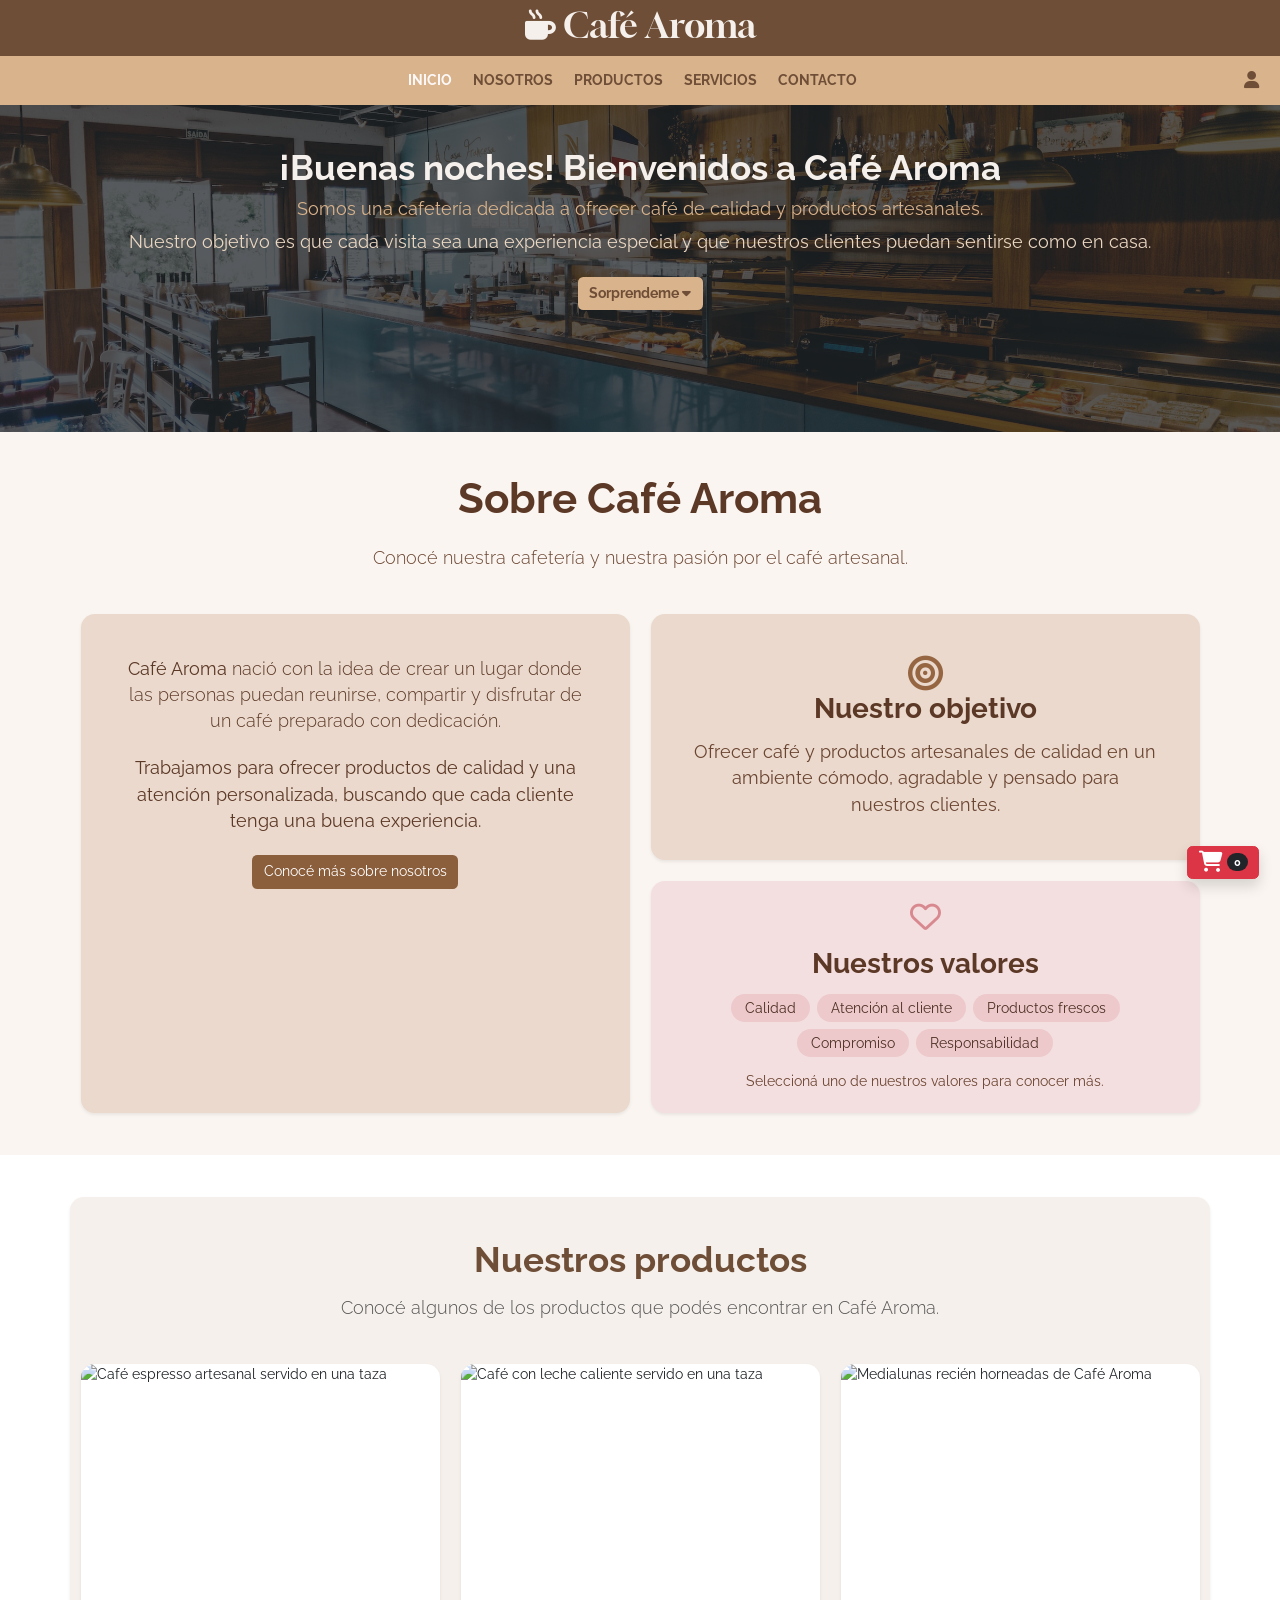
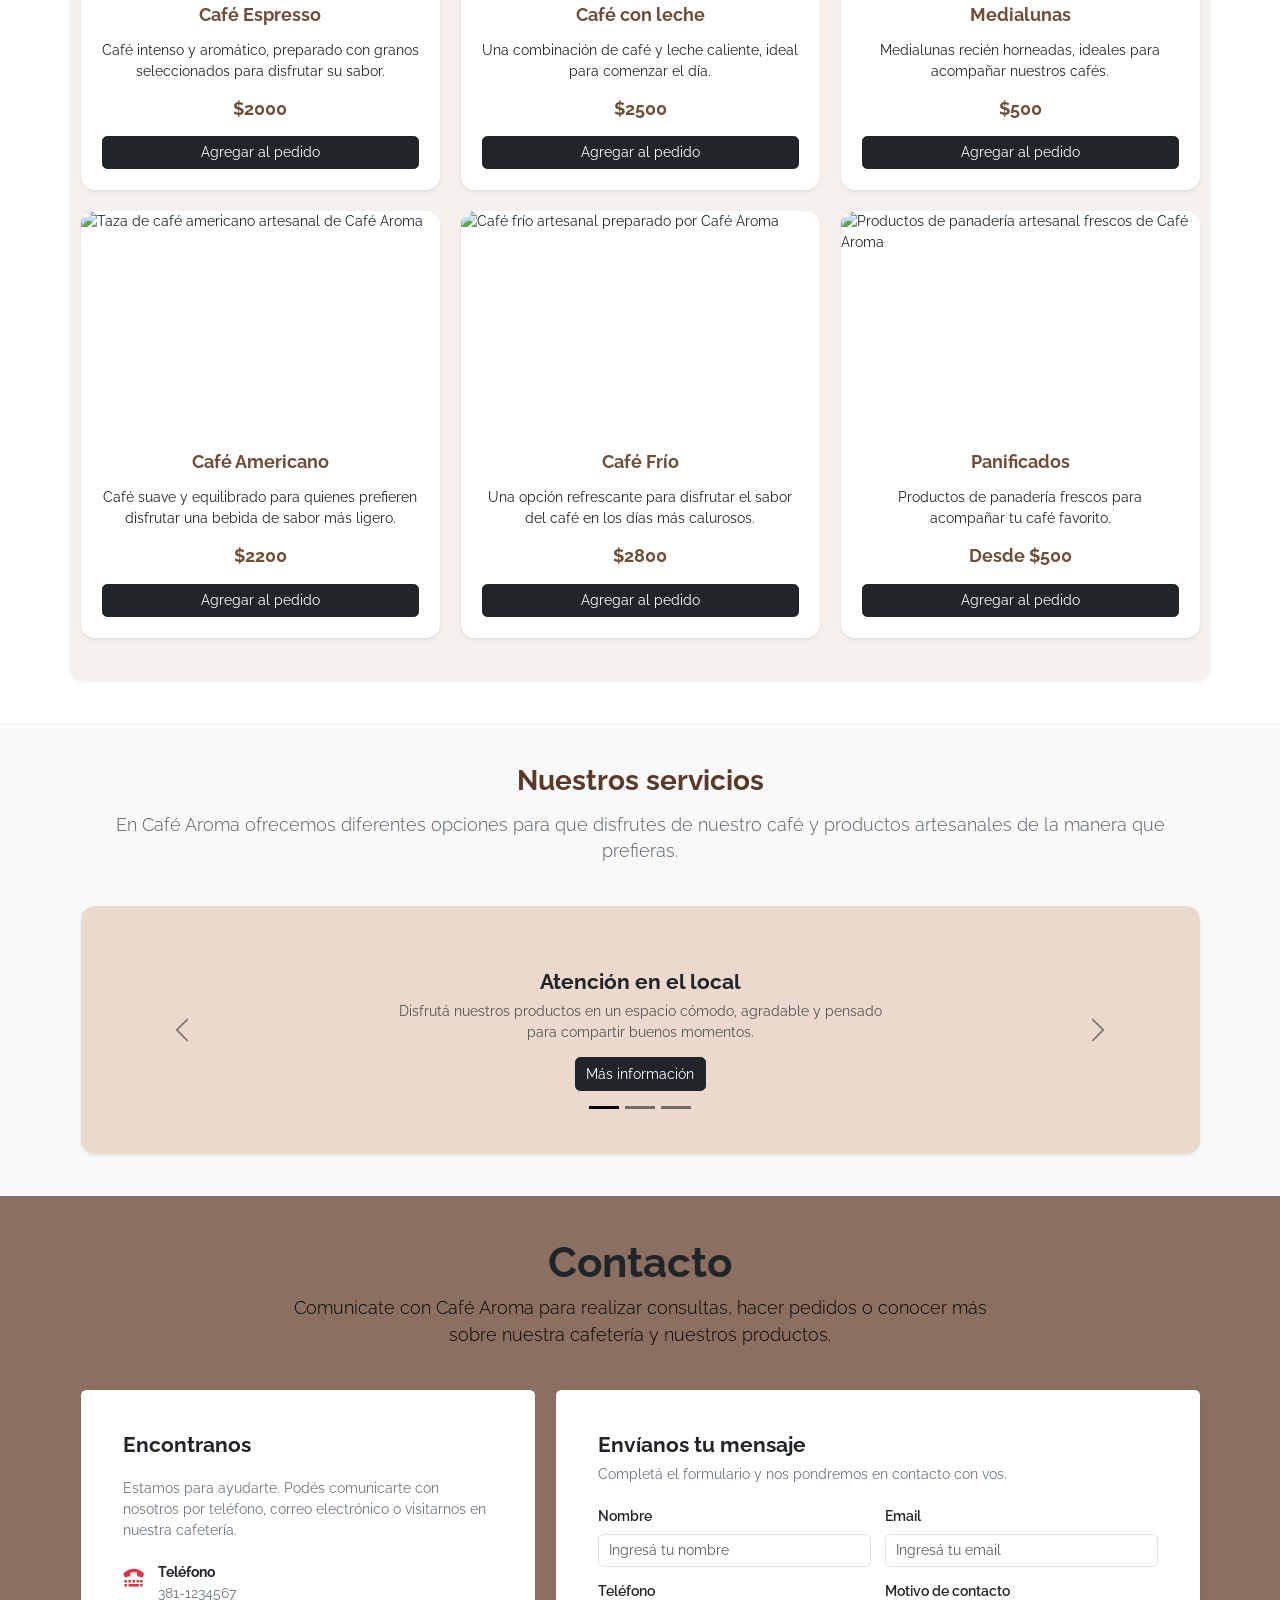
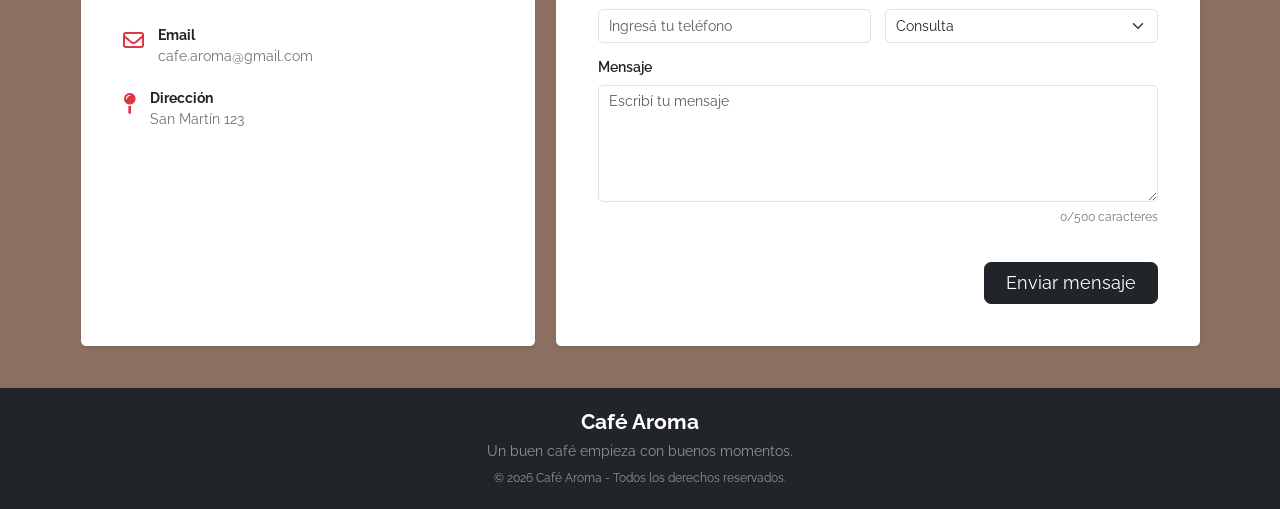
==== commit 448e5b83: "Agregue nueva funcion al NavBar - Scroll" ====
--- a/index.html
+++ b/index.html
@@ -20,7 +20,7 @@
     <link rel="stylesheet" href="style.css">
 </head>
 
-<body style="font-family: 'Raleway', sans-serif;">
+<body data-bs-spy="scroll" data-bs-target="#menu-principal" style="font-family: 'Raleway', sans-serif;">
     <header class="p-1" style="background-color: #6f4e37;">
         <div class="container text-center">
             <h1 class="display-6" style="color: #f5f0eb; font-family: 'Gloock', cursive;"><i
@@ -28,7 +28,7 @@
         </div>
     </header>
 
-    <nav class="sticky-top d-flex py-3 px-4" style="background-color: #d9b38c;">
+    <nav id="menu-principal" class="sticky-top d-flex py-3 px-4" style="background-color: #d9b38c;">
 
         <div class="d-flex justify-content-center flex-wrap flex-grow-1 gap-2 gap-md-4">
             <a href="#inicio" class="nav-link fw-bold text-uppercase" style="color: #6f4e37;">Inicio</a>
--- a/style.css
+++ b/style.css
@@ -1,4 +1,3 @@
-/* TP2 ORIGINAL — CONSERVADO COMENTADO PARA LA REFACTORIZACIÓN TP3. */
 /*
 :root {
     --color-principal: #6f4e37;
@@ -9,409 +8,247 @@
     --espacio: 20px;
 }
 
-* {
-    box-sizing: border-box;
-    margin: 0;
-    padding: 0;
-}
-
-body {
-    font-family: Merriweather, serif;
-    background-color: var(--color-fondo);
-    color: var(--color-texto);
-}
-
-header {
-    background-color: var(--color-principal);
-    color: var(--color-blanco);
+#productos { 
+    display: grid; 
+    grid-template-columns: repeat(3, 1fr); 
+    gap: 30px; 
+    text-align: center; 
+} 
+ 
+#productos>h2 { 
+    grid-column: 1 / -1; 
+    color: var(--color-principal); 
+    margin-bottom: 5px; 
+} 
+ 
+#productos p { 
+    margin-bottom: 15px; 
+    line-height: 1.6; 
+} 
+ 
+#productos > p { 
+    grid-column: 1 / -1; 
+    max-width: 650px; 
+    margin: 0 auto 20px; 
+    text-align: center; 
+} 
+ 
+#productos article { 
+    padding: 20px; 
+    border-radius: 8px; 
+    background-color: white; 
+} 
+ 
+#productos img { 
+    width: 100%; 
+    max-width: 250px; 
+    height: auto; 
+    border-radius: 8px; 
+} 
+ 
+#productos h3 { 
+    color: var(--color-principal); 
+    margin-top: 10px; 
+    margin-bottom: 10px; 
+} 
+
+#productos {
     text-align: center;
-    padding: 40px 20px;
-}
-
-nav {
-    background-color: var(--color-secundario);
+}
+
+#productos h2 {
+    color: var(--color-principal);
+}
+
+#productos > p {
+    max-width: 650px;
+    margin-left: auto;
+    margin-right: auto;
+    line-height: 1.6;
+}
+
+#productos .card {
+    height: 100%;
+    border-radius: 10px;
+    overflow: hidden;
+    transition: transform 0.3s ease, box-shadow 0.3s ease;
+}
+
+#productos .card:hover {
+    transform: translateY(-5px);
+    box-shadow: 0 8px 18px rgba(0, 0, 0, 0.15);
+}
+
+#productos .card-img-top {
+    width: 100%;
+    height: 220px;
+    object-fit: cover;
+}
+
+#productos .card-body {
     display: flex;
+    flex-direction: column;
     justify-content: center;
-    padding: 15px;
-    gap: 20px;
-}
-
-nav a {
-    color: var(--color-texto);
-    text-decoration: none;
-    font-weight: bold;
-}
-
-section {
-    width: 90%;
-    max-width: 1000px;
-    margin: 30px auto;
-    padding: 30px;
-    background-color: var(--color-blanco);
-    border: 1px solid #ddd;
-    border-radius: 10px;
-}
-
-#nosotros {
-    text-align: center;
-    background-color: var(--color-secundario);
-}
-
-#nosotros h2 {
-    color: var(--color-principal);
-    margin-bottom: var(--espacio);
-}
-
-#nosotros h3 {
-    color: var(--color-principal);
-    margin-top: 25px;
-    margin-bottom: 10px;
-}
-
-#nosotros p {
-    margin-bottom: 15px;
-    line-height: 1;
-}
-
-#nosotros ul {
-    list-style: none;
-    margin-top: 15px;
-}
-
-#nosotros li {
-    margin-bottom: 8px;
-}
-
-
-*/
-/* SECCIÓN PRODUCTOS *//*
-
-#productos {
-    display: grid;
-    grid-template-columns: repeat(3, 1fr);
-    gap: 30px;
-    text-align: center;
-}
-
-#productos>h2 {
-    grid-column: 1 / -1;
-    color: var(--color-principal);
-    margin-bottom: 5px;
-}
-
-#productos p {
-    margin-bottom: 15px;
-    line-height: 1;
-}
-
-#productos > p {
-    grid-column: 1 / -1;
-    max-width: 650px;
-    margin: 0 auto 10px;
-    text-align: center;
-}
-
-#productos article {
-    padding: 20px;
-    border-radius: 8px;
-    background-color: white;
-}
-
-
-*/
-/* Aqui se muestran las Imágenes *//*
-
-#productos img {
-    width: 100%;
-    max-width: 250px;
-    height: auto;
-    border-radius: 8px;
-}
-
-
-*/
-/* En esta parte se muestra el texto debajo de las imagenes con sus margenes y color *//*
-
-#productos h3 {
-    color: var(--color-principal);
-    margin-top: 10px;
-    margin-bottom: 10px;
-}
-
-
-*/
-/* SECCIÓN SERVICIOS *//*
-
-#servicios {
-    text-align: center;
-}
-
-#servicios h2 {
-    color: var(--color-principal);
-    margin-bottom: var(--espacio);
-}
-
-#servicios>p {
-    margin-bottom: 20px;
-    line-height: 1.6;
-}
-
-#servicios article {
-    background-color: var(--color-secundario);
-    padding: 20px;
-    margin-bottom: 20px;
-    border-radius: 8px;
-}
-
-#servicios h3 {
-    color: var(--color-principal);
-    margin-bottom: 10px;
-}
-
-#servicios article p {
-    line-height: 1.6;
-}
-
-
-*/
-/* SECCIÓN CONTACTO *//*
-
-#contacto {
-    text-align: center;
-}
-
-#contacto h2 {
-    color: var(--color-principal);
-    margin-bottom: var(--espacio);
-}
-
-#contacto p {
-    margin-bottom: 15px;
-    line-height: 1.6;
-}
-
-#contacto address {
-    background-color: var(--color-secundario);
-    padding: 20px;
-    margin: 20px 0;
-    border-radius: 8px;
-    font-style: normal;
-}
-
-#contacto address strong {
-    color: var(--color-principal);
-}
-
-#contacto h3 {
-    color: var(--color-principal);
-    margin: 25px 0 15px;
-}
-
-#contacto form {
-    text-align: left;
-}
-
-#contacto label {
-    display: block;
+}
+
+#productos .card-title {
     color: var(--color-principal);
     font-weight: bold;
-    margin-bottom: 5px;
-}
-
-#contacto input,
-#contacto select,
-#contacto textarea {
-    width: 100%;
-    padding: 10px;
-    border: 1px solid #ccc;
-    border-radius: 5px;
-    font-family: inherit;
-}
-
-#contacto textarea {
-    resize: vertical;
-}
-
-#contacto button {
-    background-color: var(--color-principal);
-    color: var(--color-blanco);
-    border: none;
-    padding: 12px 20px;
-    border-radius: 5px;
-    font-family: inherit;
-    font-weight: bold;
+}
+
+#productos .card-text {
+    line-height: 1.6;
+}
+ 
+#servicios { 
+    text-align: center; 
+} 
+ 
+#servicios h2 { 
+    color: var(--color-principal); 
+    margin-bottom: var(--espacio); 
+} 
+ 
+#servicios>p { 
+    margin-bottom: 20px; 
+    line-height: 1.6; 
+} 
+ 
+#servicios article { 
+    background-color: var(--color-secundario); 
+    padding: 20px; 
+    margin-bottom: 20px; 
+    border-radius: 8px; 
+} 
+ 
+#servicios h3 { 
+    color: var(--color-principal); 
+    margin-bottom: 10px; 
+} 
+ 
+#servicios article p { 
+    line-height: 1.6; 
+} 
+ 
+#contacto { 
+    text-align: center; 
+} 
+ 
+#contacto h2 { 
+    color: var(--color-principal); 
+    margin-bottom: var(--espacio); 
+} 
+ 
+#contacto p { 
+    margin-bottom: 15px; 
+    line-height: 1.6; 
+} 
+ 
+#contacto address { 
+    background-color: var(--color-secundario); 
+    padding: 20px; 
+    margin: 20px 0; 
+    border-radius: 8px; 
+    font-style: normal; 
+} 
+ 
+#contacto address strong { 
+    color: var(--color-principal); 
+} 
+ 
+#contacto h3 { 
+    color: var(--color-principal); 
+    margin: 25px 0 15px; 
+} 
+ 
+#contacto form { 
+    text-align: left; 
+} 
+ 
+#contacto label { 
+    display: block; 
+    color: var(--color-principal); 
+    font-weight: bold; 
+    margin-bottom: 5px; 
+} 
+ 
+#contacto input, 
+#contacto select, 
+#contacto textarea { 
+    width: 100%; 
+    padding: 10px; 
+    border: 1px solid #ccc; 
+    border-radius: 5px; 
+    font-family: inherit; 
+} 
+ 
+#contacto textarea { 
+    resize: vertical; 
+} 
+ 
+#contacto button { 
+    background-color: var(--color-principal); 
+    color: var(--color-blanco); 
+    border: none; 
+    padding: 12px 20px; 
+    border-radius: 5px; 
+    font-family: inherit; 
+    font-weight: bold; 
+    cursor: pointer; 
+} 
+ 
+#contacto button:hover { 
+    background-color: var(--color-secundario); 
+    color: var(--color-texto); 
+} 
+ 
+footer { 
+    text-align: center; 
+} 
+
+@media (max-width: 500px) { 
+
+    nav { 
+        flex-direction: column; 
+        align-items: center; 
+    } 
+
+    #productos { 
+        grid-template-columns: 1fr; 
+    } 
+    
+
+    section { 
+        width: 95%; 
+        padding: 20px; 
+    } 
+
+    header h1 { 
+        font-size: 2em; 
+    } 
+}
+*/
+html {
+    font-size: 14px;
+}
+#productos .card {
+    transition: transform 0.3s ease, box-shadow 0.3s ease;
+}
+
+#productos .card:hover {
+    transform: translateY(-6px);
+    box-shadow: 0 12px 25px rgba(0, 0, 0, 0.22) !important;
+}
+
+#productos .card-img-top {
+    transition: transform 0.35s ease;
     cursor: pointer;
 }
 
-#contacto button:hover {
-    background-color: var(--color-secundario);
-    color: var(--color-texto);
-}
-
-footer {
-    text-align: center;
-}
-
-@media (max-width: 500px) {
-    nav {
-        flex-direction: column;
-        align-items: center;
-    }
-    #productos {
-        grid-template-columns: 1fr;
-    }
-    section {
-        width: 95%;
-        padding: 20px;
-    }
-    header h1 {
-        font-size: 2em;
-    }
-}
-
-*/
-
-/* EFECTOS PREVIOS COMPARTIDOS — CONSERVADOS, INACTIVOS.
-html { font-size: 14px; }
-#productos .card { transition: transform 0.3s ease, box-shadow 0.3s ease; }
-#productos .card:hover { transform: translateY(-6px); box-shadow: 0 12px 25px rgba(0, 0, 0, 0.22) !important; }
-#productos .card-img-top { transition: transform 0.35s ease; cursor: pointer; }
-#productos .card:hover .card-img-top { transform: scale(1.08); }
-*/
-
-/* ESTILOS ACTIVOS — BOOTSTRAP + PERSONALIZACIÓN TP3/TP4 */
-:root {
-    --color-principal: #6f4e37;
-    --color-secundario: #d9b38c;
-    --color-fondo: #f5f0eb;
-    --color-blanco: #fff;
-    --color-texto: #35261e;
-    --espacio: 1.5rem;
-}
-html { font-size: 14px; }
-body { padding-bottom: 4.5rem; }
-* { box-sizing: border-box; }
-/* Bootstrap resuelve grilla, formularios y modal. Este archivo aporta identidad. */
-#productos {
-    --aroma-cafe: var(--color-principal);
-    --aroma-tinta: var(--color-texto);
-    color: var(--aroma-tinta);
-    background: var(--color-fondo);
-    scroll-margin-top: 100px;
-}
-#productos h2, #productos h3 { font-family: 'Gloock', Georgia, serif; }
-#productos .lead { color: #68564a; }
-#productos .aroma-eyebrow { color: #79583c; font-weight: 700; letter-spacing: .14em; font-size: .78rem; }
-#productos .aroma-toolbar { background: #fffaf5; border: 1px solid #dfd0c1; border-radius: 1rem; }
-#productos .form-control, #productos .form-select { min-height: 46px; border-color: #c2ad9a; }
-#productos .btn-filtro { border: 1px solid #ad8c70; color: #62442e; border-radius: 2rem; padding: .55rem 1.1rem; }
-#productos .btn-filtro.active, #productos .btn-filtro:hover { background: #6f4e37; color: white; }
-.btn-aroma {
-    --bs-btn-color: #fff;
-    --bs-btn-bg: #6f4e37;
-    --bs-btn-border-color: #6f4e37;
-    --bs-btn-hover-color: #fff;
-    --bs-btn-hover-bg: #503521;
-    --bs-btn-hover-border-color: #503521;
-    --bs-btn-active-color: #fff;
-    --bs-btn-active-bg: #503521;
-    --bs-btn-active-border-color: #503521;
-    --bs-btn-disabled-bg: #6f4e37;
-    --bs-btn-disabled-border-color: #6f4e37;
-    --bs-btn-disabled-color: #fff;
-    border-radius: .7rem;
-    min-height: 44px;
-}
-#productos .aroma-card { box-shadow: 0 4px 20px #35261e0a; transition: transform .25s ease, box-shadow .25s ease; }
-#productos .aroma-foto { height: 220px; overflow: hidden; background: #ead9cc; }
-#productos .card-img-top { width: 100%; height: 100%; object-fit: cover; transition: transform .35s ease; }
-#productos .card-text { color: #68564a; line-height: 1.7; }
-#productos .aroma-precio { color: #6f4e37; }
-#productos :focus-visible, #modalCarrito :focus-visible { outline: 3px solid #98600f; outline-offset: 3px; }
-#productos .aroma-aviso { position: fixed; bottom: 85px; left: 1rem; z-index: 1040; max-width: min(350px, calc(100vw - 2rem)); background: #35261e; color: #fff; padding: 1rem 1.3rem; border-radius: .8rem; opacity: 0; pointer-events: none; transition: opacity .2s; }
-#productos .aroma-aviso.visible { opacity: 1; }
-#modalCarrito .modal-content { border: 0; border-radius: 1rem; overflow: hidden; }
-#modalCarrito .modal-header { background: #d9b38c; }
-#modalCarrito .btn-sm { min-width: 36px; min-height: 36px; }
-@media (hover: hover) {
-    #productos .aroma-card:hover { transform: translateY(-5px); box-shadow: 0 12px 28px #35261e18; }
-    #productos .aroma-card:hover .card-img-top { transform: scale(1.04); }
-}
-@media (prefers-reduced-motion: reduce) {
-    #productos .aroma-card, #productos .card-img-top, #productos .aroma-aviso { transition: none; transform: none !important; }
-}
-
-/* Productos como flujo de pedido: Grid en pasos; Flexbox en Navbar y controles. */
-#productos .pedido-pasos {
-    display: grid;
-    grid-template-columns: repeat(3, minmax(0, 1fr));
-    gap: var(--espacio);
-}
-#productos .pedido-pasos li { display: flex; align-items: center; gap: .75rem; }
-#productos .pedido-pasos span { color: var(--color-principal); font-size: 1.5rem; font-family: Georgia, serif; }
-#productos .aroma-pedido-intro { background: var(--color-blanco); border: 1px solid #dfd0c1; }
-#productos .aroma-promos { background: #ead9cc; border: 1px solid #dfd0c1; border-radius: 1rem; overflow: hidden; }
-#productos .aroma-promo-foto { position: relative; min-height: min(48vh, 400px); }
-#productos .aroma-promo-foto img { position: absolute; inset: 0; }
-#productos .aroma-promo-cuerpo { min-height: 360px; }
-#productos .aroma-promo-cuerpo h4 { font-family: 'Gloock', Georgia, serif; color: var(--color-principal); }
-#productos .aroma-foto-nota { position: absolute; bottom: .75rem; left: .75rem; padding: .25rem .6rem; border-radius: .35rem; background: #35261ed9; color: white; font-size: .75rem; }
-#productos .aroma-carousel-controles { background: #fffaf5; }
-#productos .aroma-card { border-radius: .8rem; }
-#productos .aroma-card:hover { transform: none; box-shadow: 0 4px 20px #35261e0a; }
-#productos .aroma-card .card-text { font-size: .95rem; }
-#productos .aroma-card .aroma-precio { font-size: 1.35rem !important; }
-#productos .aroma-card [data-agregar] { width: auto !important; align-self: flex-start; }
-#btn-abrir-carrito { display: inline-flex; align-items: center; gap: .5rem; }
-#carta-productos { scroll-margin-top: 100px; }
-@media (max-width: 767.98px) {
-    #productos .pedido-pasos { grid-template-columns: 1fr; gap: .65rem; }
-    #productos .aroma-promo-foto { min-height: 220px; }
-    #productos .aroma-promo-cuerpo { min-height: 300px; }
-    #productos .display-4 { font-size: clamp(2.2rem, 8vw, 3.2rem); }
-    #productos #btn-ver-carta { width: 100%; }
-}
-
-/* Tipografía de cafetería y estado del pedido (solo HTML + CSS). */
-:root {
-    --fuente-titulos: 'Gloock', Georgia, serif;
-    --fuente-texto: 'Lora', Georgia, serif;
-    --bs-body-font-family: var(--fuente-texto);
-}
-body, button, input, select, textarea, .btn, .form-control, .form-select {
-    font-family: var(--fuente-texto);
-}
-h1, h2, h3, h4, #productos h2, #productos h3,
-#productos .aroma-promo-cuerpo h4, #modalCarrito .modal-title {
-    font-family: var(--fuente-titulos);
-}
-#modalCarrito { color: var(--color-texto); }
-#modalCarrito .modal-body { background: #fffdf9; }
-#modalCarrito .aroma-datos-mesa, #modalCarrito .aroma-resumen { background: var(--color-fondo); }
-#modalCarrito #numero-mesa { max-width: 190px; font-size: 1.2rem; }
-#modalCarrito .aroma-alerta { color: #274633; background: #e8efe5; border: 1px solid #a8bda5; }
-#modalCarrito .aroma-estado { padding: .65rem 1rem; border-radius: 2rem; color: var(--color-principal); background: #ead9cc; }
-#modalCarrito .aroma-taza { position: relative; width: 120px; padding-top: 40px; margin: .5rem auto 1rem; color: var(--color-principal); }
-#modalCarrito .aroma-vapor { position: absolute; top: 3px; left: 30px; display: flex; gap: 10px; }
-#modalCarrito .aroma-vapor span { display: block; width: 7px; height: 37px; border-radius: 50%; background: #aa8060; animation: aroma-vapor 2.2s ease-in-out infinite; }
-#modalCarrito .aroma-vapor span:nth-child(2) { animation-delay: .35s; }
-#modalCarrito .aroma-vapor span:nth-child(3) { animation-delay: .7s; }
-#modalCarrito #resumen-preparacion li { display: flex; justify-content: space-between; gap: 1rem; margin-bottom: .65rem; }
-#modalCarrito #resumen-preparacion li span { min-width: 0; overflow-wrap: anywhere; }
-#modalCarrito #resumen-preparacion li strong { white-space: nowrap; }
-@keyframes aroma-vapor {
-    0% { transform: translateY(10px) scaleX(.7); opacity: 0; }
-    40% { opacity: .6; }
-    100% { transform: translateY(-16px) scaleX(1.15); opacity: 0; }
-}
-@media (prefers-reduced-motion: reduce) {
-    #modalCarrito .aroma-vapor span, #modalCarrito .spinner-border { animation: none; }
-    #modalCarrito .aroma-vapor span { opacity: .45; }
-}
-#productos .aroma-alerta-en-curso { color: var(--color-texto); background: #ead9cc; border: 1px solid #cbb198; }
-
-/* Modalidad del pedido: radios nativos con estilo Bootstrap. */
-#modalCarrito .btn-modalidad { color: var(--color-principal); border: 1px solid #ad8c70; background: #fffdf9; }
-#modalCarrito .btn-check:checked + .btn-modalidad { color: #fff; background: var(--color-principal); border-color: var(--color-principal); }
-#modalCarrito .btn-check:focus-visible + .btn-modalidad { outline: 3px solid #98600f; outline-offset: 3px; }
-#modalCarrito .aroma-estado { flex-wrap: wrap; justify-content: center; }
+#productos .card:hover .card-img-top {
+    transform: scale(1.08);
+}
+
+#menu-principal .nav-link.active {
+    color: #fdf9f9 !important;
+}
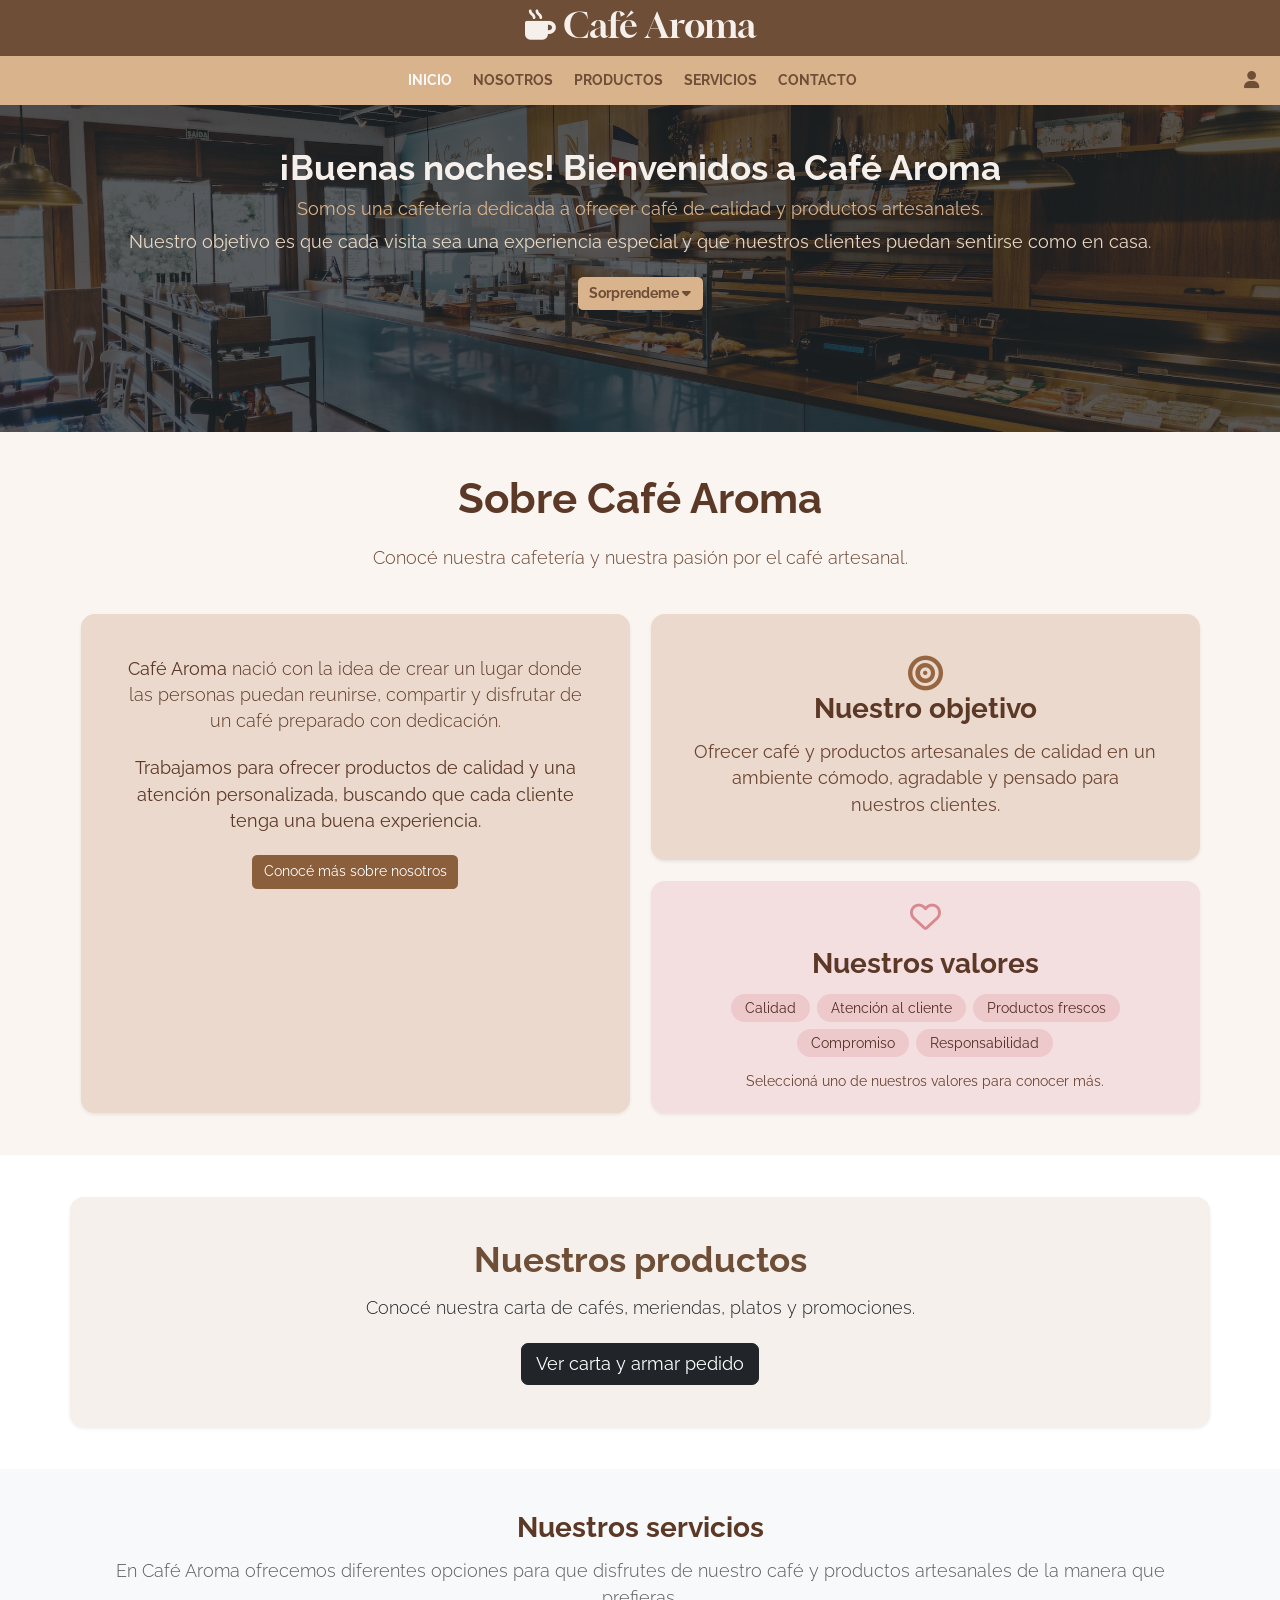
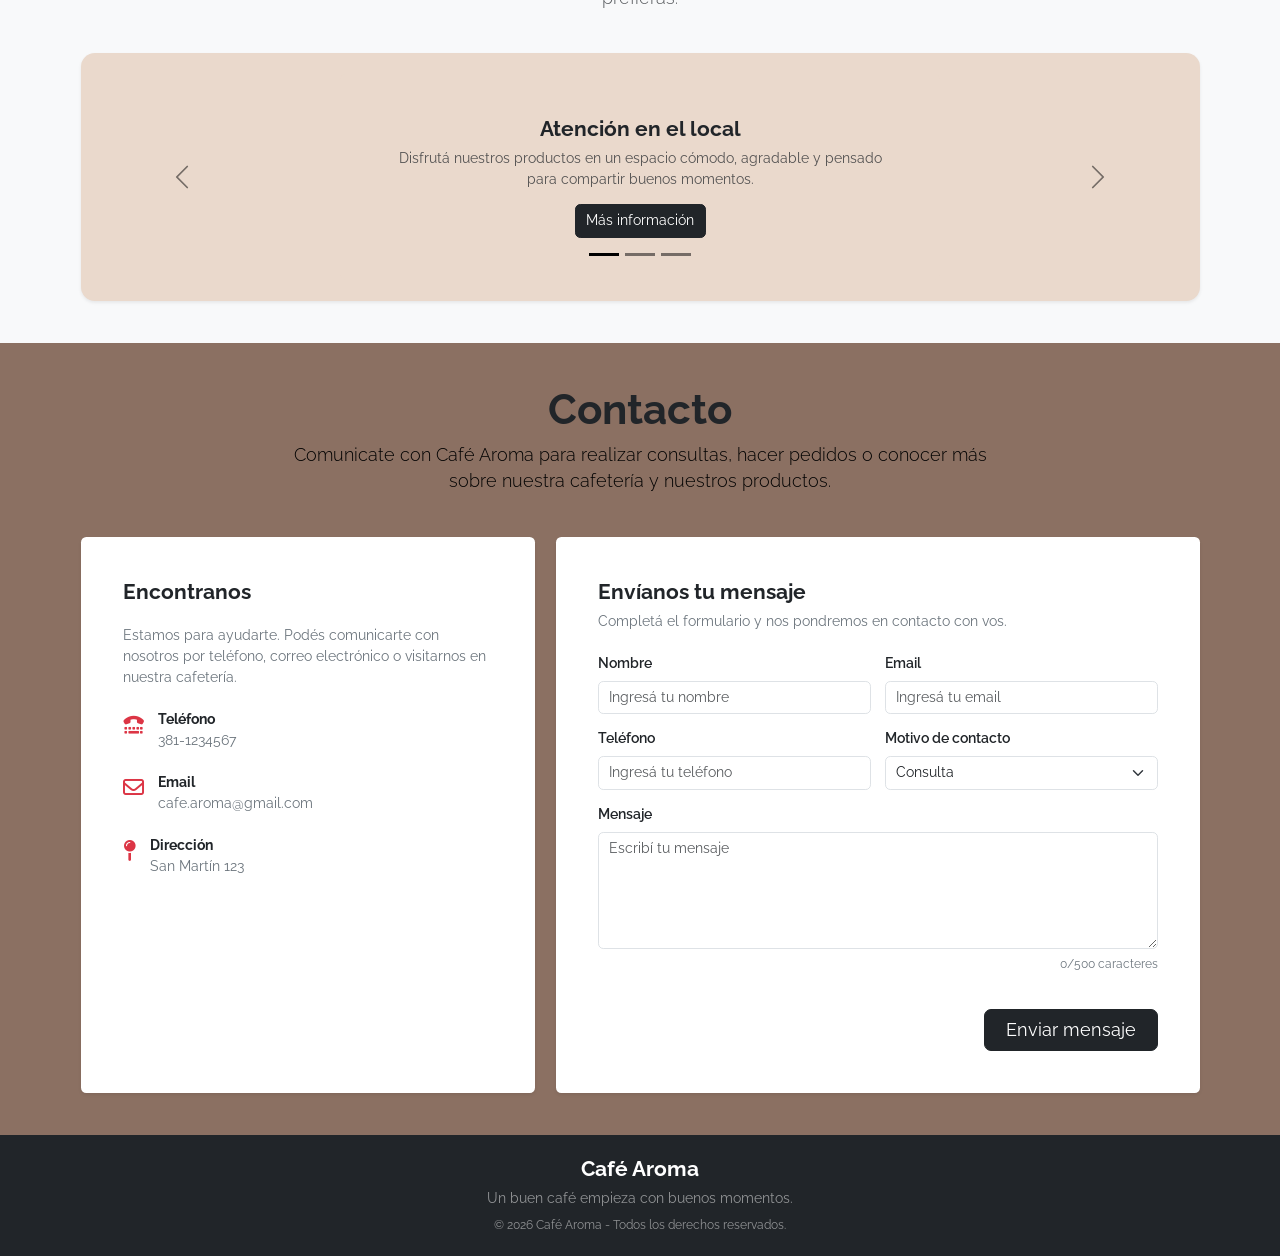
==== commit 75775621: "Hice cambios en la organizacion del codigo y las funcionalidades en la seccion de productos y agregu" ====
--- a/index.html
+++ b/index.html
@@ -193,185 +193,12 @@
             </div>
         </section>
 
-        <section id="productos" class="container py-5 my-5 rounded-4 shadow-sm" style="background-color: #f5f0eb;">
-
-            <div class="text-center mb-5">
-                <h2 class="display-6 fw-bold mb-3" style="color: #6f4e37;">
-                    Nuestros productos
-                </h2>
-
-                <p class="lead mx-auto mb-0" style="max-width: 650px; color: #555;">
-                    Conocé algunos de los productos que podés encontrar
-                    en Café Aroma.
-                </p>
-            </div>
-
-            <div class="row g-4">
-                <div class="col-12 col-md-6 col-lg-4">
-                    <article class="card h-100 shadow-sm border-0 rounded-4 overflow-hidden">
-                        <img src="imagenes/img1.jpg" class="card-img-top object-fit-cover"
-                            alt="Café espresso artesanal servido en una taza" style="height: 220px;">
-                        <div class="card-body d-flex flex-column text-center p-4">
-                            <h3 class="card-title h5 fw-bold mb-3" style="color: #6f4e37;">
-                                Café Espresso
-                            </h3>
-                            <p class="card-text flex-grow-1">
-                                Café intenso y aromático, preparado con granos
-                                seleccionados para disfrutar su sabor.
-                            </p>
-                            <p class="fw-bold fs-5 mb-0" style="color: #6f4e37;">
-                                $2000
-                            </p>
-                        </div>
-                    </article>
-                </div>
-
-                <div class="col-12 col-md-6 col-lg-4">
-                    <article class="card h-100 shadow-sm border-0 rounded-4 overflow-hidden">
-                        <img src="imagenes/img9.jpg" class="card-img-top object-fit-cover"
-                            alt="Café con leche caliente servido en una taza" style="height: 220px;">
-
-                        <div class="card-body d-flex flex-column text-center p-4">
-                            <h3 class="card-title h5 fw-bold mb-3" style="color: #6f4e37;">
-                                Café con leche
-                            </h3>
-                            <p class="card-text flex-grow-1">
-                                Una combinación de café y leche caliente,
-                                ideal para comenzar el día.
-                            </p>
-                            <p class="fw-bold fs-5 mb-0" style="color: #6f4e37;">
-                                $2500
-                            </p>
-                        </div>
-                    </article>
-                </div>
-
-                <div class="col-12 col-md-6 col-lg-4">
-                    <article class="card h-100 shadow-sm border-0 rounded-4 overflow-hidden">
-                        <img src="imagenes/img3.jpg" class="card-img-top object-fit-cover"
-                            alt="Medialunas recién horneadas de Café Aroma" style="height: 220px;">
-
-                        <div class="card-body d-flex flex-column text-center p-4">
-                            <h3 class="card-title h5 fw-bold mb-3" style="color: #6f4e37;">
-                                Medialunas
-                            </h3>
-                            <p class="card-text flex-grow-1">
-                                Medialunas recién horneadas, ideales para
-                                acompañar nuestros cafés.
-                            </p>
-                            <p class="fw-bold fs-5 mb-0" style="color: #6f4e37;">
-                                $500
-                            </p>
-                        </div>
-                    </article>
-                </div>
-
-                <div class="col-12 col-md-6 col-lg-4">
-                    <article class="card h-100 shadow-sm border-0 rounded-4 overflow-hidden">
-                        <img src="imagenes/img4.jpg" class="card-img-top object-fit-cover"
-                            alt="Taza de café americano artesanal de Café Aroma" style="height: 220px;">
-
-                        <div class="card-body d-flex flex-column text-center p-4">
-                            <h3 class="card-title h5 fw-bold mb-3" style="color: #6f4e37;">
-                                Café Americano
-                            </h3>
-                            <p class="card-text flex-grow-1">
-                                Café suave y equilibrado para quienes prefieren
-                                disfrutar una bebida de sabor más ligero.
-                            </p>
-                            <p class="fw-bold fs-5 mb-0" style="color: #6f4e37;">
-                                $2200
-                            </p>
-                        </div>
-                    </article>
-                </div>
-
-                <div class="col-12 col-md-6 col-lg-4">
-                    <article class="card h-100 shadow-sm border-0 rounded-4 overflow-hidden">
-                        <img src="imagenes/img5.jpg" class="card-img-top object-fit-cover"
-                            alt="Café frío artesanal preparado por Café Aroma" style="height: 220px;">
-
-                        <div class="card-body d-flex flex-column text-center p-4">
-                            <h3 class="card-title h5 fw-bold mb-3" style="color: #6f4e37;">
-                                Café Frío
-                            </h3>
-                            <p class="card-text flex-grow-1">
-                                Una opción refrescante para disfrutar el sabor
-                                del café en los días más calurosos.
-                            </p>
-                            <p class="fw-bold fs-5 mb-0" style="color: #6f4e37;">
-                                $2800
-                            </p>
-                        </div>
-                    </article>
-                </div>
-                <div class="col-12 col-md-6 col-lg-4">
-                    <article class="card h-100 shadow-sm border-0 rounded-4 overflow-hidden">
-                        <img src="imagenes/img6.jpg" class="card-img-top object-fit-cover"
-                            alt="Productos de panadería artesanal frescos de Café Aroma" style="height: 220px;">
-
-                        <div class="card-body d-flex flex-column text-center p-4">
-                            <h3 class="card-title h5 fw-bold mb-3" style="color: #6f4e37;">
-                                Panificados
-                            </h3>
-                            <p class="card-text flex-grow-1">
-                                Productos de panadería frescos para acompañar
-                                tu café favorito.
-                            </p>
-                            <p class="fw-bold fs-5 mb-0" style="color: #6f4e37;">
-                                Desde $500
-                            </p>
-                        </div>
-                    </article>
-                </div>
-            </div>
+        <section id="productos" class="container py-5 my-5 rounded-4 shadow-sm text-center"
+            style="background-color: #f5f0eb;" aria-labelledby="titulo-productos">
+            <h2 id="titulo-productos" class="display-6 fw-bold mb-3" style="color: #6f4e37;">Nuestros productos</h2>
+            <p class="lead mb-4">Conocé nuestra carta de cafés, meriendas, platos y promociones.</p>
+            <a href="carta.html" class="btn btn-dark btn-lg">Ver carta y armar pedido</a>
         </section>
-
-        <button id="btn-abrir-carrito" type="button" class="btn btn-danger position-fixed bottom-0 end-0 m-4 shadow z-3"
-            data-bs-toggle="modal" data-bs-target="#modalCarrito" aria-label="Abrir carrito de compras">
-            <i class="fa-solid fa-cart-shopping fa-xl"></i>
-
-            <span id="cantidad-carrito" class="badge rounded-pill bg-dark">
-                0
-            </span>
-        </button>
-
-        <div class="modal fade" id="modalCarrito" tabindex="-1" aria-labelledby="tituloModalCarrito" aria-hidden="true">
-            <div class="modal-dialog modal-dialog-centered modal-lg">
-                <div class="modal-content">
-                    <div class="modal-header text-black" style="background-color: #d9b38c;">
-                        <h2 class="modal-title fs-4" id="tituloModalCarrito">
-                            Pedido para llevar
-                        </h2>
-                        <button type="button" class="btn-close btn-close-white" data-bs-dismiss="modal"
-                            aria-label="Cerrar"></button>
-                    </div>
-
-                    <div class="modal-body">
-                        <p id="carrito-vacio" class="text-secondary">
-                            Todavía no agregaste productos.
-                        </p>
-                        <div id="lista-carrito" class="list-group mb-3" aria-live="polite"></div>
-                        <div class="d-flex justify-content-between align-items-center border-top pt-3">
-                            <strong class="fs-5">
-                                Total
-                            </strong>
-                            <strong id="total-carrito" class="fs-4 text-dark">
-                                $0
-                            </strong>
-                        </div>
-                    </div>
-                    <div class="modal-footer">
-                        <button id="vaciar-carrito" type="button" class="btn btn-outline-danger">
-                            Vaciar carrito
-                        </button>
-                        <button id="finalizar-carrito" type="button" class="btn btn-dark">
-                            Continuar pedido
-                        </button>
-                    </div>
-                </div>
-            </div>
-        </div>
 
         <section id="servicios" class="py-5 bg-light">
             <div class="container">
@@ -659,6 +486,8 @@
             </div>
         </section>
 
+    </main>
+
         <footer class="bg-dark text-white py-4">
 
             <div class="container text-center">
@@ -678,3 +507,5 @@
         </footer>
         <script src="https://cdn.jsdelivr.net/npm/bootstrap@5.3.8/dist/js/bootstrap.bundle.min.js">
         </script>
+</body>
+</html>
--- a/style.css
+++ b/style.css
@@ -8,49 +8,49 @@
     --espacio: 20px;
 }
 
-#productos { 
-    display: grid; 
-    grid-template-columns: repeat(3, 1fr); 
-    gap: 30px; 
-    text-align: center; 
-} 
- 
-#productos>h2 { 
-    grid-column: 1 / -1; 
-    color: var(--color-principal); 
-    margin-bottom: 5px; 
-} 
- 
-#productos p { 
-    margin-bottom: 15px; 
-    line-height: 1.6; 
-} 
- 
-#productos > p { 
-    grid-column: 1 / -1; 
-    max-width: 650px; 
-    margin: 0 auto 20px; 
-    text-align: center; 
-} 
- 
-#productos article { 
-    padding: 20px; 
-    border-radius: 8px; 
-    background-color: white; 
-} 
- 
-#productos img { 
-    width: 100%; 
-    max-width: 250px; 
-    height: auto; 
-    border-radius: 8px; 
-} 
- 
-#productos h3 { 
-    color: var(--color-principal); 
-    margin-top: 10px; 
-    margin-bottom: 10px; 
-} 
+#productos {
+    display: grid;
+    grid-template-columns: repeat(3, 1fr);
+    gap: 30px;
+    text-align: center;
+}
+
+#productos>h2 {
+    grid-column: 1 / -1;
+    color: var(--color-principal);
+    margin-bottom: 5px;
+}
+
+#productos p {
+    margin-bottom: 15px;
+    line-height: 1.6;
+}
+
+#productos > p {
+    grid-column: 1 / -1;
+    max-width: 650px;
+    margin: 0 auto 20px;
+    text-align: center;
+}
+
+#productos article {
+    padding: 20px;
+    border-radius: 8px;
+    background-color: white;
+}
+
+#productos img {
+    width: 100%;
+    max-width: 250px;
+    height: auto;
+    border-radius: 8px;
+}
+
+#productos h3 {
+    color: var(--color-principal);
+    margin-top: 10px;
+    margin-bottom: 10px;
+}
 
 #productos {
     text-align: center;
@@ -99,133 +99,133 @@
 #productos .card-text {
     line-height: 1.6;
 }
- 
-#servicios { 
-    text-align: center; 
-} 
- 
-#servicios h2 { 
-    color: var(--color-principal); 
-    margin-bottom: var(--espacio); 
-} 
- 
-#servicios>p { 
-    margin-bottom: 20px; 
-    line-height: 1.6; 
-} 
- 
-#servicios article { 
-    background-color: var(--color-secundario); 
-    padding: 20px; 
-    margin-bottom: 20px; 
-    border-radius: 8px; 
-} 
- 
-#servicios h3 { 
-    color: var(--color-principal); 
-    margin-bottom: 10px; 
-} 
- 
-#servicios article p { 
-    line-height: 1.6; 
-} 
- 
-#contacto { 
-    text-align: center; 
-} 
- 
-#contacto h2 { 
-    color: var(--color-principal); 
-    margin-bottom: var(--espacio); 
-} 
- 
-#contacto p { 
-    margin-bottom: 15px; 
-    line-height: 1.6; 
-} 
- 
-#contacto address { 
-    background-color: var(--color-secundario); 
-    padding: 20px; 
-    margin: 20px 0; 
-    border-radius: 8px; 
-    font-style: normal; 
-} 
- 
-#contacto address strong { 
-    color: var(--color-principal); 
-} 
- 
-#contacto h3 { 
-    color: var(--color-principal); 
-    margin: 25px 0 15px; 
-} 
- 
-#contacto form { 
-    text-align: left; 
-} 
- 
-#contacto label { 
-    display: block; 
-    color: var(--color-principal); 
-    font-weight: bold; 
-    margin-bottom: 5px; 
-} 
- 
-#contacto input, 
-#contacto select, 
-#contacto textarea { 
-    width: 100%; 
-    padding: 10px; 
-    border: 1px solid #ccc; 
-    border-radius: 5px; 
-    font-family: inherit; 
-} 
- 
-#contacto textarea { 
-    resize: vertical; 
-} 
- 
-#contacto button { 
-    background-color: var(--color-principal); 
-    color: var(--color-blanco); 
-    border: none; 
-    padding: 12px 20px; 
-    border-radius: 5px; 
-    font-family: inherit; 
-    font-weight: bold; 
-    cursor: pointer; 
-} 
- 
-#contacto button:hover { 
-    background-color: var(--color-secundario); 
-    color: var(--color-texto); 
-} 
- 
-footer { 
-    text-align: center; 
-} 
-
-@media (max-width: 500px) { 
-
-    nav { 
-        flex-direction: column; 
-        align-items: center; 
-    } 
-
-    #productos { 
-        grid-template-columns: 1fr; 
-    } 
-    
-
-    section { 
-        width: 95%; 
-        padding: 20px; 
-    } 
-
-    header h1 { 
-        font-size: 2em; 
-    } 
+
+#servicios {
+    text-align: center;
+}
+
+#servicios h2 {
+    color: var(--color-principal);
+    margin-bottom: var(--espacio);
+}
+
+#servicios>p {
+    margin-bottom: 20px;
+    line-height: 1.6;
+}
+
+#servicios article {
+    background-color: var(--color-secundario);
+    padding: 20px;
+    margin-bottom: 20px;
+    border-radius: 8px;
+}
+
+#servicios h3 {
+    color: var(--color-principal);
+    margin-bottom: 10px;
+}
+
+#servicios article p {
+    line-height: 1.6;
+}
+
+#contacto {
+    text-align: center;
+}
+
+#contacto h2 {
+    color: var(--color-principal);
+    margin-bottom: var(--espacio);
+}
+
+#contacto p {
+    margin-bottom: 15px;
+    line-height: 1.6;
+}
+
+#contacto address {
+    background-color: var(--color-secundario);
+    padding: 20px;
+    margin: 20px 0;
+    border-radius: 8px;
+    font-style: normal;
+}
+
+#contacto address strong {
+    color: var(--color-principal);
+}
+
+#contacto h3 {
+    color: var(--color-principal);
+    margin: 25px 0 15px;
+}
+
+#contacto form {
+    text-align: left;
+}
+
+#contacto label {
+    display: block;
+    color: var(--color-principal);
+    font-weight: bold;
+    margin-bottom: 5px;
+}
+
+#contacto input,
+#contacto select,
+#contacto textarea {
+    width: 100%;
+    padding: 10px;
+    border: 1px solid #ccc;
+    border-radius: 5px;
+    font-family: inherit;
+}
+
+#contacto textarea {
+    resize: vertical;
+}
+
+#contacto button {
+    background-color: var(--color-principal);
+    color: var(--color-blanco);
+    border: none;
+    padding: 12px 20px;
+    border-radius: 5px;
+    font-family: inherit;
+    font-weight: bold;
+    cursor: pointer;
+}
+
+#contacto button:hover {
+    background-color: var(--color-secundario);
+    color: var(--color-texto);
+}
+
+footer {
+    text-align: center;
+}
+
+@media (max-width: 500px) {
+
+    nav {
+        flex-direction: column;
+        align-items: center;
+    }
+
+    #productos {
+        grid-template-columns: 1fr;
+    }
+
+
+    section {
+        width: 95%;
+        padding: 20px;
+    }
+
+    header h1 {
+        font-size: 2em;
+    }
 }
 */
 html {
@@ -251,4 +251,52 @@
 
 #menu-principal .nav-link.active {
     color: #fdf9f9 !important;
-}+}
+
+/* CARTA: estilos propios; Bootstrap resuelve distribución y componentes. */
+.pagina-carta {
+    --color-principal: #6f4e37;
+    --color-secundario: #d9b38c;
+    --color-fondo: #f5f0eb;
+    --color-texto: #35261e;
+    --fuente-texto: 'Lora', Georgia, serif;
+    --bs-body-font-family: var(--fuente-texto);
+}
+.pagina-carta, .pagina-carta button, .pagina-carta input, .pagina-carta select, .pagina-carta textarea { font-family: var(--fuente-texto); }
+.pagina-carta h1, .pagina-carta h2, .pagina-carta h3, .pagina-carta h4 { font-family: 'Gloock', Georgia, serif; }
+.pagina-carta { padding-bottom: 5rem; }
+.pagina-carta #productos { color: var(--color-texto); background: var(--color-fondo); }
+.pagina-carta #productos, .pagina-carta #carta-productos { scroll-margin-top: 100px; }
+.pagina-carta .btn-aroma {
+    --bs-btn-color: white;
+    --bs-btn-bg: #6f4e37;
+    --bs-btn-border-color: #6f4e37;
+    --bs-btn-hover-color: white;
+    --bs-btn-hover-bg: #503521;
+    --bs-btn-hover-border-color: #503521;
+    --bs-btn-active-color: white;
+    --bs-btn-active-bg: #503521;
+    --bs-btn-active-border-color: #503521;
+    --bs-btn-disabled-color: white;
+    --bs-btn-disabled-bg: #6f4e37;
+    --bs-btn-disabled-border-color: #6f4e37;
+}
+.pagina-carta #productos .aroma-precio { color: var(--color-principal); }
+.pagina-carta #productos :focus-visible, .pagina-carta #modalCarrito :focus-visible { outline: 3px solid #98600f; outline-offset: 3px; }
+.pagina-carta .aroma-aviso {
+    position: fixed;
+    bottom: 85px;
+    left: 1rem;
+    z-index: 1040;
+    max-width: min(350px, calc(100vw - 2rem));
+    padding: 1rem;
+    border-radius: .5rem;
+    color: white;
+    background: #35261e;
+    opacity: 0;
+    pointer-events: none;
+}
+.pagina-carta .aroma-aviso.visible { opacity: 1; }
+
+/* Mantener las tarjetas de la carta sin el efecto hover del inicio. */
+.pagina-carta #productos .card:hover { transform: none; box-shadow: var(--bs-box-shadow-sm) !important; }
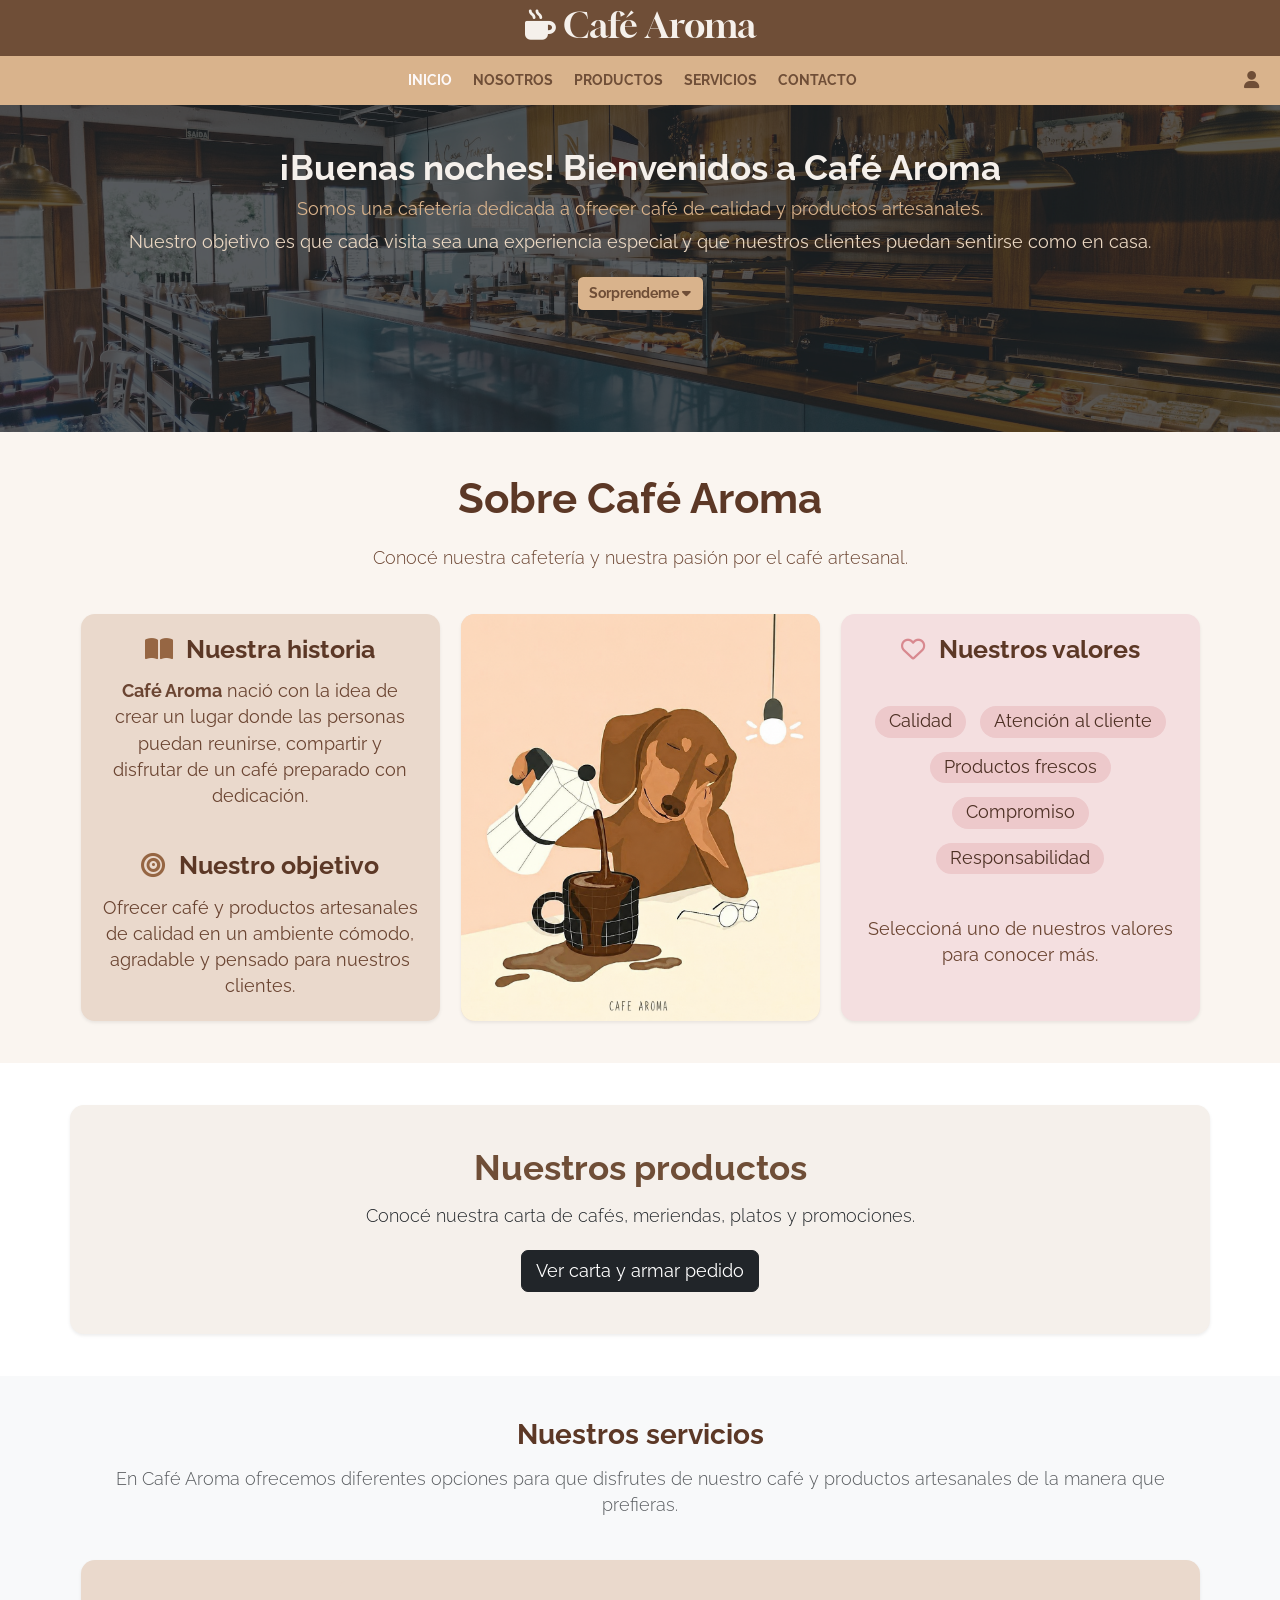
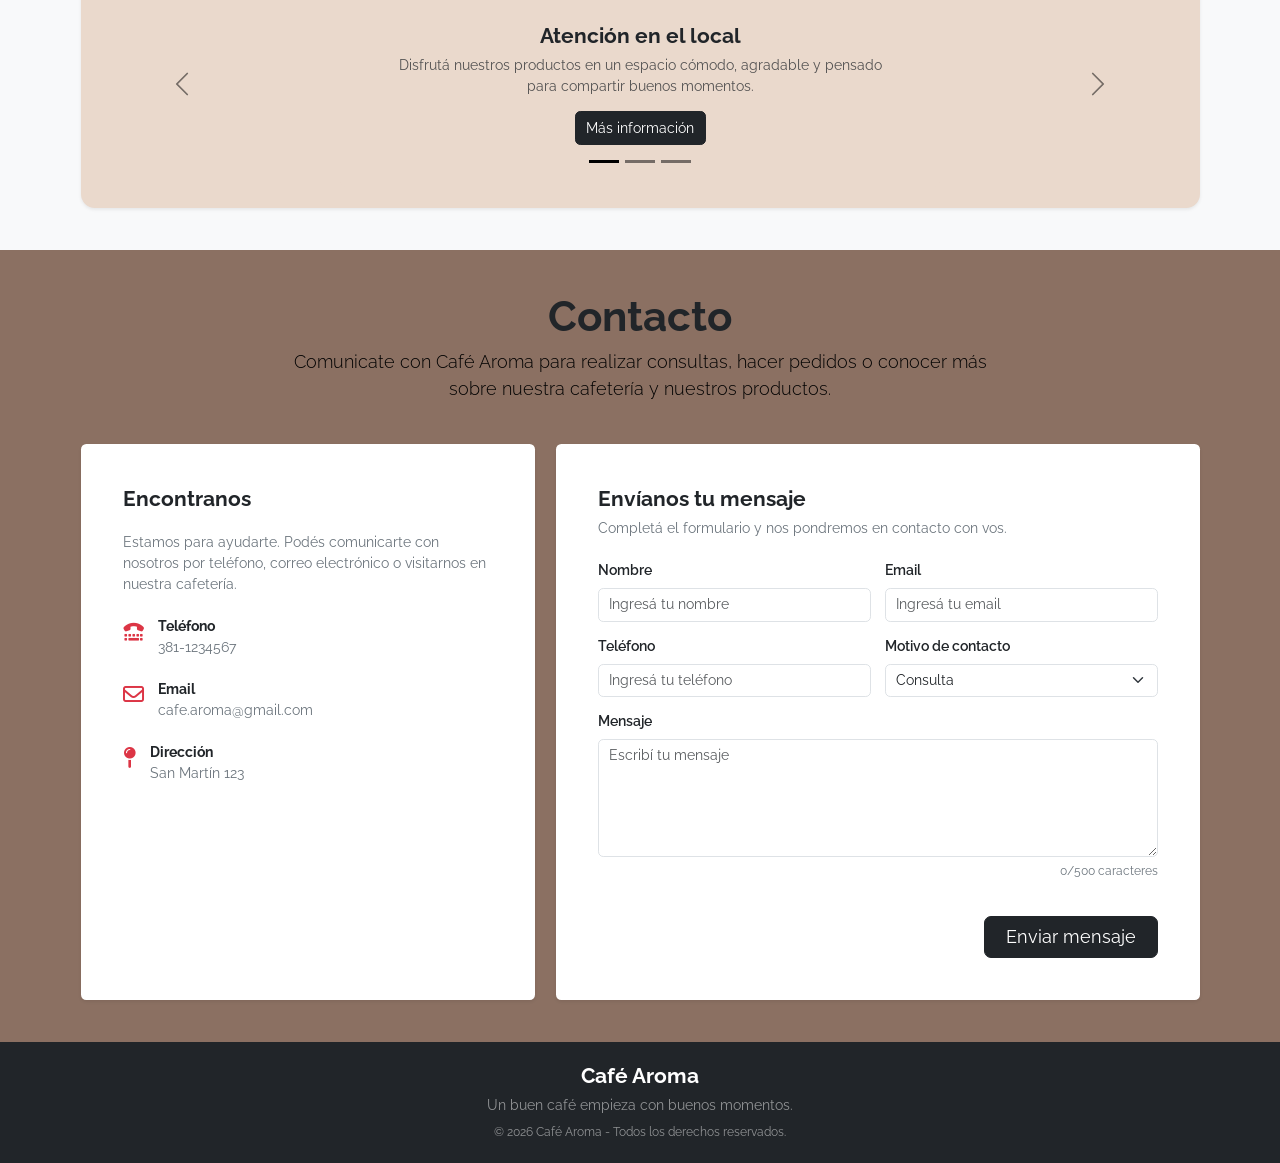
==== commit d9b489bf: "mejore el estilo de seccion nosotros" ====
--- a/index.html
+++ b/index.html
@@ -107,88 +107,110 @@
 
                 <div class="row g-4 align-items-stretch">
 
-                    <div class="col-12 col-lg-6">
-                        <article class="text-center rounded-4 shadow-sm p-4 p-md-5 h-100"
-                            style="background-color: #ead9cc; color: #5c3826;">
-
-                            <p class="lead mb-4">
+                    <!-- TARJETA IZQUIERDA -->
+                    <div class="col-12 col-lg-4">
+
+                        <article class="rounded-4 shadow-sm p-4 text-center h-100"
+                            style="background-color: #ead9cc; color: #5c3826; min-height: 400px;">
+
+                            <h3 class="h3 fw-bold mb-3" style="color: #5c3826;">
+                                <i class="fa-solid fa-book-open me-2" style="color: #966643;"></i>
+                                Nuestra historia
+                            </h3>
+
+                            <p class="fs-5 mb-5" style="color: #6b4532;">
                                 <strong>Café Aroma</strong> nació con la idea de crear un lugar
                                 donde las personas puedan reunirse, compartir y disfrutar de un
                                 café preparado con dedicación.
                             </p>
-                            <p class="mb-0 fs-5">
-                                Trabajamos para ofrecer productos de calidad y una atención personalizada,
-                                buscando que cada cliente tenga una buena experiencia.
+
+                            <h3 class="h3 fw-bold mb-3" style="color: #5c3826;">
+                                <i class="fa-solid fa-bullseye me-2" style="color: #966643;"></i>
+                                Nuestro objetivo
+                            </h3>
+
+                            <p class="fs-5 mb-0" style="color: #6b4532;">
+                                Ofrecer café y productos artesanales de calidad
+                                en un ambiente cómodo, agradable y pensado
+                                para nuestros clientes.
                             </p>
-                            <p id="texto-extra-nosotros" class="fs-5 mt-4 d-none">
-                                En Café Aroma buscamos combinar la tradición del café artesanal
-                                con un espacio moderno y cálido, donde cada visita sea una experiencia
-                                especial para nuestros clientes.
-                            </p>
-                            <button id="btn-nosotros" type="button" class="btn mt-4"
-                                style="background-color: #8b5e3c; color: white;">
-                                Conocé más sobre nosotros
-                            </button>
+
                         </article>
-                    </div>
-
-                    <div class="col-12 col-lg-6 d-flex flex-column gap-4">
-                        <article class="card flex-fill border-0 shadow-sm rounded-4 text-center"
-                            style="background-color: #ead9cc;">
-                            <div class="card-body p-4 p-lg-5">
-                                <i class="fa-solid fa-bullseye" style="color: #966643; font-size: 2.5rem;"></i>
-                                <h3 class="h2 fw-bold mb-3" style="color: #5c3826;">
-                                    Nuestro objetivo
-                                </h3>
-                                <p class="fs-5 mb-0" style="color: #6b4532;">
-                                    Ofrecer café y productos artesanales de calidad
-                                    en un ambiente cómodo, agradable y pensado
-                                    para nuestros clientes.
-                                </p>
-                            </div>
+
+                    </div>
+
+
+                    <!-- IMAGEN CENTRAL -->
+                    <div class="col-12 col-lg-4">
+
+                        <article class="rounded-4 shadow-sm overflow-hidden h-100"
+                            style="background-color: #ead9cc; min-height: 400px;">
+
+                            <img src="imagenes/img-perro.png" alt="Ilustración de un perro preparando café para Café Aroma"
+                                class="img-fluid w-100 h-100" style="object-fit: cover;">
+
                         </article>
 
-                        <article class="card flex-fill border-0 shadow-sm rounded-4 text-center"
-                            style="background-color: #f4dfe0;">
-
-                            <div class="card-body p-3 p-lg-4">
-                                <i class="fa-regular fa-heart mb-3" style="color: #d8898f; font-size: 2.2rem;"></i>
-                                <h3 class="h2 fw-bold mb-2" style="color: #5c3826;">
+                    </div>
+
+
+                    <!-- TARJETA DERECHA -->
+                    <div class="col-12 col-lg-4">
+
+                        <article class="rounded-4 shadow-sm text-center h-100"
+                            style="background-color: #f4dfe0; min-height: 400px;">
+
+                            <div class="p-4">
+
+                                <h3 class="h3 fw-bold mb-5" style="color: #5c3826;">
+                                    <i class="fa-regular fa-heart me-2" style="color: #d8898f;"></i>
                                     Nuestros valores
                                 </h3>
-                                <div class="d-flex flex-wrap justify-content-center gap-2 mt-3">
-                                    <span class="badge rounded-pill px-3 py-2 fs-6 fw-normal valor-nosotros"
+
+                                <div class="d-flex flex-wrap justify-content-center gap-3 mb-5">
+
+                                    <span class="badge rounded-pill px-3 py-2 fs-5 fw-normal valor-nosotros"
                                         data-descripcion="Seleccionamos productos de calidad para ofrecer una mejor experiencia."
                                         style="background-color: #edc9cb; color: #4d3024; cursor: pointer;">
                                         Calidad
                                     </span>
-                                    <span class="badge rounded-pill px-3 py-2 fs-6 fw-normal valor-nosotros"
+
+                                    <span class="badge rounded-pill px-3 py-2 fs-5 fw-normal valor-nosotros"
                                         data-descripcion="Buscamos brindar una atención amable y personalizada a cada cliente."
                                         style="background-color: #edc9cb; color: #4d3024; cursor: pointer;">
                                         Atención al cliente
                                     </span>
-                                    <span class="badge rounded-pill px-3 py-2 fs-6 fw-normal valor-nosotros"
+
+                                    <span class="badge rounded-pill px-3 py-2 fs-5 fw-normal valor-nosotros"
                                         data-descripcion="Trabajamos con productos frescos para mantener la calidad de nuestras preparaciones."
                                         style="background-color: #edc9cb; color: #4d3024; cursor: pointer;">
                                         Productos frescos
                                     </span>
-                                    <span class="badge rounded-pill px-3 py-2 fs-6 fw-normal valor-nosotros"
+
+                                    <span class="badge rounded-pill px-3 py-2 fs-5 fw-normal valor-nosotros"
                                         data-descripcion="Estamos comprometidos con ofrecer una buena experiencia en cada visita."
                                         style="background-color: #edc9cb; color: #4d3024; cursor: pointer;">
                                         Compromiso
                                     </span>
-                                    <span class="badge rounded-pill px-3 py-2 fs-6 fw-normal valor-nosotros"
+
+                                    <span class="badge rounded-pill px-3 py-2 fs-5 fw-normal valor-nosotros"
                                         data-descripcion="Trabajamos de manera responsable para mantener la confianza de nuestros clientes."
                                         style="background-color: #edc9cb; color: #4d3024; cursor: pointer;">
                                         Responsabilidad
                                     </span>
+
                                 </div>
-                                <p id="descripcion-valor" class="mt-3 mb-0 fs-6" style="color: #6b4532;">
+
+                                <p id="descripcion-valor" class="mt-4 mb-0 fs-5" style="color: #6b4532;">
                                     Seleccioná uno de nuestros valores para conocer más.
                                 </p>
+
                             </div>
+
                         </article>
-                    </div>
+
+                    </div>
+
                 </div>
             </div>
         </section>
@@ -488,24 +510,25 @@
 
     </main>
 
-        <footer class="bg-dark text-white py-4">
-
-            <div class="container text-center">
-
-                <h2 class="h4 fw-bold mb-2">
-                    Café Aroma
-                </h2>
-
-                <p class="text-white-50 mb-2">
-                    Un buen café empieza con buenos momentos.
-                </p>
-
-                <p class="small text-white-50 mb-0">
-                    &copy; 2026 Café Aroma - Todos los derechos reservados.
-                </p>
-            </div>
-        </footer>
-        <script src="https://cdn.jsdelivr.net/npm/bootstrap@5.3.8/dist/js/bootstrap.bundle.min.js">
-        </script>
+    <footer class="bg-dark text-white py-4">
+
+        <div class="container text-center">
+
+            <h2 class="h4 fw-bold mb-2">
+                Café Aroma
+            </h2>
+
+            <p class="text-white-50 mb-2">
+                Un buen café empieza con buenos momentos.
+            </p>
+
+            <p class="small text-white-50 mb-0">
+                &copy; 2026 Café Aroma - Todos los derechos reservados.
+            </p>
+        </div>
+    </footer>
+    <script src="https://cdn.jsdelivr.net/npm/bootstrap@5.3.8/dist/js/bootstrap.bundle.min.js">
+    </script>
 </body>
+
 </html>
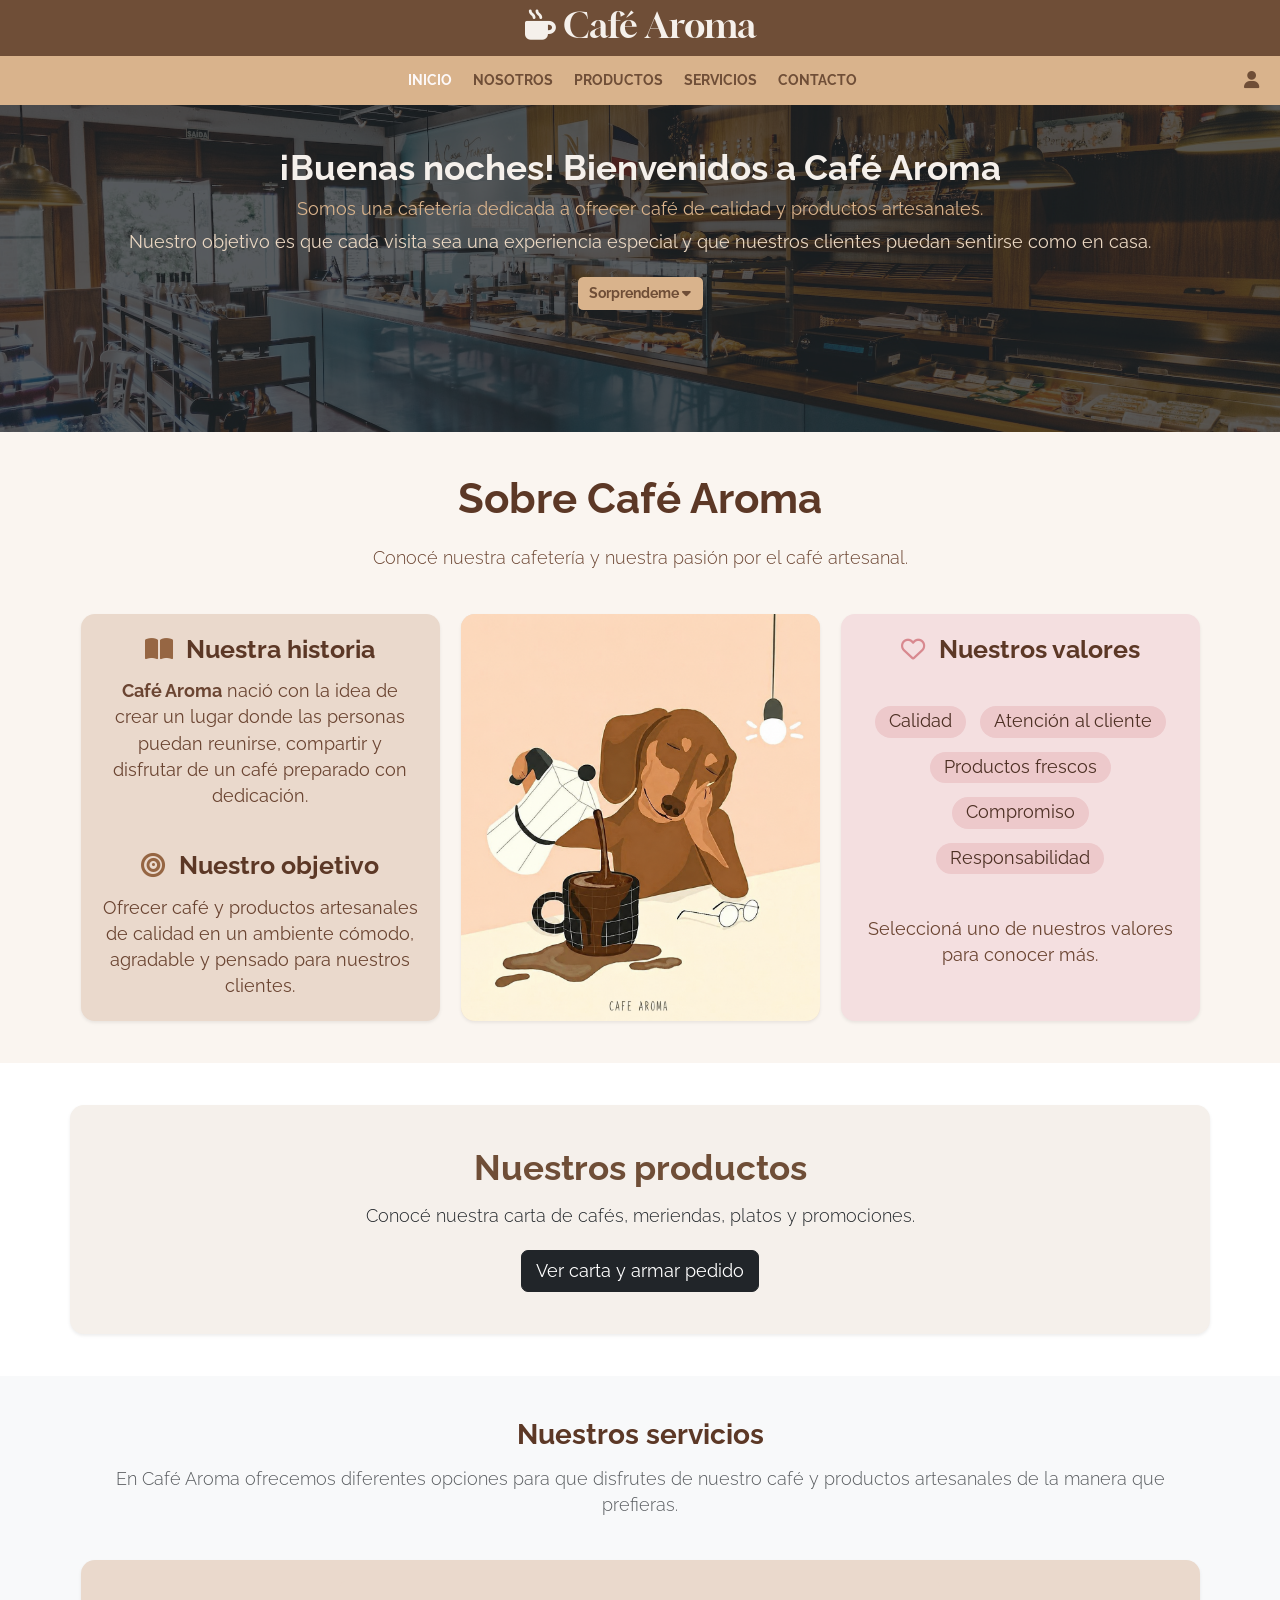
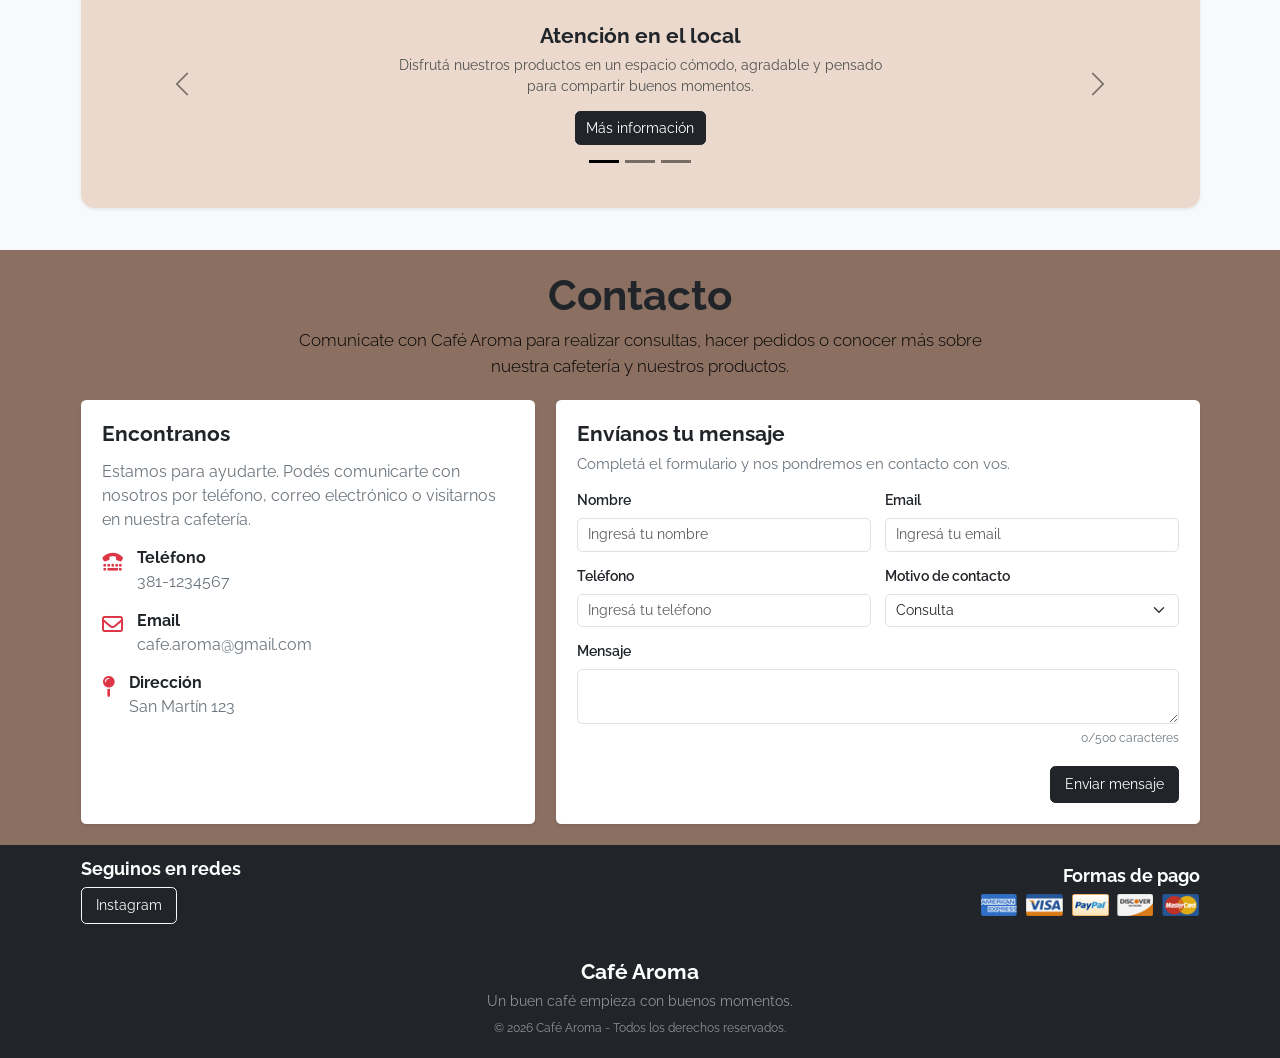
==== commit 3b24d20b: "Ajuste contacto y agregue sección de redes y pagos" ====
--- a/index.html
+++ b/index.html
@@ -146,7 +146,8 @@
                         <article class="rounded-4 shadow-sm overflow-hidden h-100"
                             style="background-color: #ead9cc; min-height: 400px;">
 
-                            <img src="imagenes/img-perro.png" alt="Ilustración de un perro preparando café para Café Aroma"
+                            <img src="imagenes/img-perro.png"
+                                alt="Ilustración de un perro preparando café para Café Aroma"
                                 class="img-fluid w-100 h-100" style="object-fit: cover;">
 
                         </article>
@@ -341,55 +342,57 @@
                 </div>
         </section>
 
-        <section id="contacto" class="py-5" aria-labelledby="titulo-contacto" style="background-color: #8b7062;">
-
+        <section id="contacto" class="py-4" aria-labelledby="titulo-contacto" style="background-color: #8b7062;">
             <div class="container">
-
-                <div class="text-center mb-5">
+                <div class="text-center mb-4">
                     <h2 id="titulo-contacto" class="display-5 fw-bold text-dark">
                         Contacto
                     </h2>
-
-                    <p class="lead text-black mx-auto" style="max-width: 700px;">
+                    <p class="lead text-black mx-auto" style="max-width: 700px; font-size: 1.2rem;">
                         Comunicate con Café Aroma para realizar consultas, hacer pedidos
                         o conocer más sobre nuestra cafetería y nuestros productos.
                     </p>
                 </div>
+
                 <div class="row g-4">
                     <div class="col-12 col-lg-5">
                         <article class="card h-100 border-0 shadow-sm">
-                            <div class="card-body p-4 p-md-5">
-                                <h3 class="card-title h4 fw-bold mb-4">
+                            <div class="card-body p-3 p-md-4">
+                                <h3 class="card-title fw-bold mb-3" style="font-size: 1.5rem;">
                                     Encontranos
                                 </h3>
-                                <p class="text-secondary mb-4">
+                                <p class="text-secondary mb-3" style="font-size: 1.15rem;">
                                     Estamos para ayudarte. Podés comunicarte con nosotros
                                     por teléfono, correo electrónico o visitarnos en nuestra
                                     cafetería.
                                 </p>
+
                                 <address class="mb-0">
-                                    <div class="d-flex align-items-start mb-4">
+
+                                    <div class="d-flex align-items-start mb-3">
                                         <div class="me-3 fs-4 text-danger" aria-hidden="true">
                                             <i class="fa-solid fa-tty"></i>
                                         </div>
 
-                                        <div>
-                                            <strong class="d-block">Teléfono</strong>
-
+                                        <div style="font-size: 1.15rem;">
+                                            <strong class="d-block">
+                                                Teléfono
+                                            </strong>
                                             <a href="tel:+543811234567" class="text-decoration-none text-secondary">
                                                 381-1234567
                                             </a>
                                         </div>
                                     </div>
 
-                                    <div class="d-flex align-items-start mb-4">
+                                    <div class="d-flex align-items-start mb-3">
                                         <div class="me-3 fs-4 text-danger" aria-hidden="true">
                                             <i class="fa-regular fa-envelope"></i>
                                         </div>
 
-                                        <div>
-                                            <strong class="d-block">Email</strong>
-
+                                        <div style="font-size: 1.15rem;">
+                                            <strong class="d-block">
+                                                Email
+                                            </strong>
                                             <a href="mailto:cafe.aroma@gmail.com"
                                                 class="text-decoration-none text-secondary">
                                                 cafe.aroma@gmail.com
@@ -397,39 +400,40 @@
                                         </div>
                                     </div>
 
-
                                     <div class="d-flex align-items-start">
                                         <div class="me-3 fs-4 text-danger" aria-hidden="true">
                                             <i class="fa-solid fa-map-pin"></i>
                                         </div>
 
-                                        <div>
-                                            <strong class="d-block">Dirección</strong>
-
+                                        <div style="font-size: 1.15rem;">
+                                            <strong class="d-block">
+                                                Dirección
+                                            </strong>
                                             <span class="text-secondary">
                                                 San Martín 123
                                             </span>
                                         </div>
                                     </div>
                                 </address>
-
                             </div>
                         </article>
                     </div>
+
                     <div class="col-12 col-lg-7">
-                        <article class="card border-0 shadow-sm">
-                            <div class="card-body p-4 p-md-5">
+                        <article class="card border-0 shadow-sm h-100">
+                            <div class="card-body p-3 p-md-4 d-flex flex-column">
                                 <h3 class="h4 fw-bold mb-2">
                                     Envíanos tu mensaje
                                 </h3>
-                                <p class="text-secondary mb-4">
+                                <p class="text-secondary mb-3" style="font-size: 1.1rem;">
                                     Completá el formulario y nos pondremos en contacto
                                     con vos.
                                 </p>
 
-                                <form id="form-contacto" action="#" method="post" novalidate>
-
-                                    <div class="row g-3">
+                                <form id="form-contacto" action="#" method="post" novalidate
+                                    class="d-flex flex-column flex-grow-1">
+                                    <div class="row g-3 flex-grow-1">
+
                                         <div class="col-12 col-md-6">
                                             <label for="nombre" class="form-label fw-semibold">
                                                 Nombre
@@ -474,29 +478,33 @@
                                                 </option>
                                             </select>
                                         </div>
+
                                         <div class="col-12">
                                             <label for="mensaje" class="form-label fw-semibold">
+
                                                 Mensaje
+
                                             </label>
-
-                                            <textarea class="form-control" id="mensaje" name="mensaje" rows="5"
-                                                maxlength="500" placeholder="Escribí tu mensaje" required></textarea>
-
+                                            <textarea class="form-control" id="mensaje" name="mensaje" rows="2"
+                                                maxlength="500" placeholder="Escribí tu mensaje" required>
+                                            </textarea>
                                             <div class="text-end mt-1">
                                                 <small id="contador-mensaje" class="text-secondary">
                                                     0/500 caracteres
                                                 </small>
                                             </div>
                                         </div>
+
                                         <div class="col-12">
-
-                                            <div id="mensaje-formulario" class="mt-2" role="alert" aria-live="polite">
+                                            <div id="mensaje-formulario" class="mt-1" role="alert" aria-live="polite">
                                             </div>
                                         </div>
-                                        <div class="col-12 text-md-end">
-
-                                            <button type="submit" class="btn btn-dark btn-lg px-4">
+
+                                        <div class="col-12 text-md-end mt-auto">
+                                            <button type="submit" class="btn btn-dark px-3 py-2">
+
                                                 Enviar mensaje
+
                                             </button>
                                         </div>
                                     </div>
@@ -508,6 +516,30 @@
             </div>
         </section>
 
+        <section class="bg-dark text-white py-3">
+            <div class="container">
+                <div class="row align-items-center">
+                    <div class="col-12 col-md-6 text-center text-md-start mb-3 mb-md-0">
+                        <h3 class="h5 fw-bold mb-2">
+                            Seguinos en redes
+                        </h3>
+                        <a href="https://www.instagram.com/cafeteria_cafe.aroma?utm_source=ig_web_button_share_sheet&stkn=ZDNlZDc0MzIxNw==" target="_blank" rel="noopener noreferrer"
+                            class="btn btn-outline-light px-3 py-2">
+
+                            Instagram
+                        </a>
+                    </div>
+
+                    <div class="col-12 col-md-6 text-center text-md-end">
+                        <h3 class="h5 fw-bold mb-2">
+                            Formas de pago
+                        </h3>
+                        <img src="imagenes/payment.png" alt="Formas de pago aceptadas" class="img-fluid"
+                            style="max-width: 220px;">
+                    </div>
+                </div>
+            </div>
+        </section>
     </main>
 
     <footer class="bg-dark text-white py-4">
